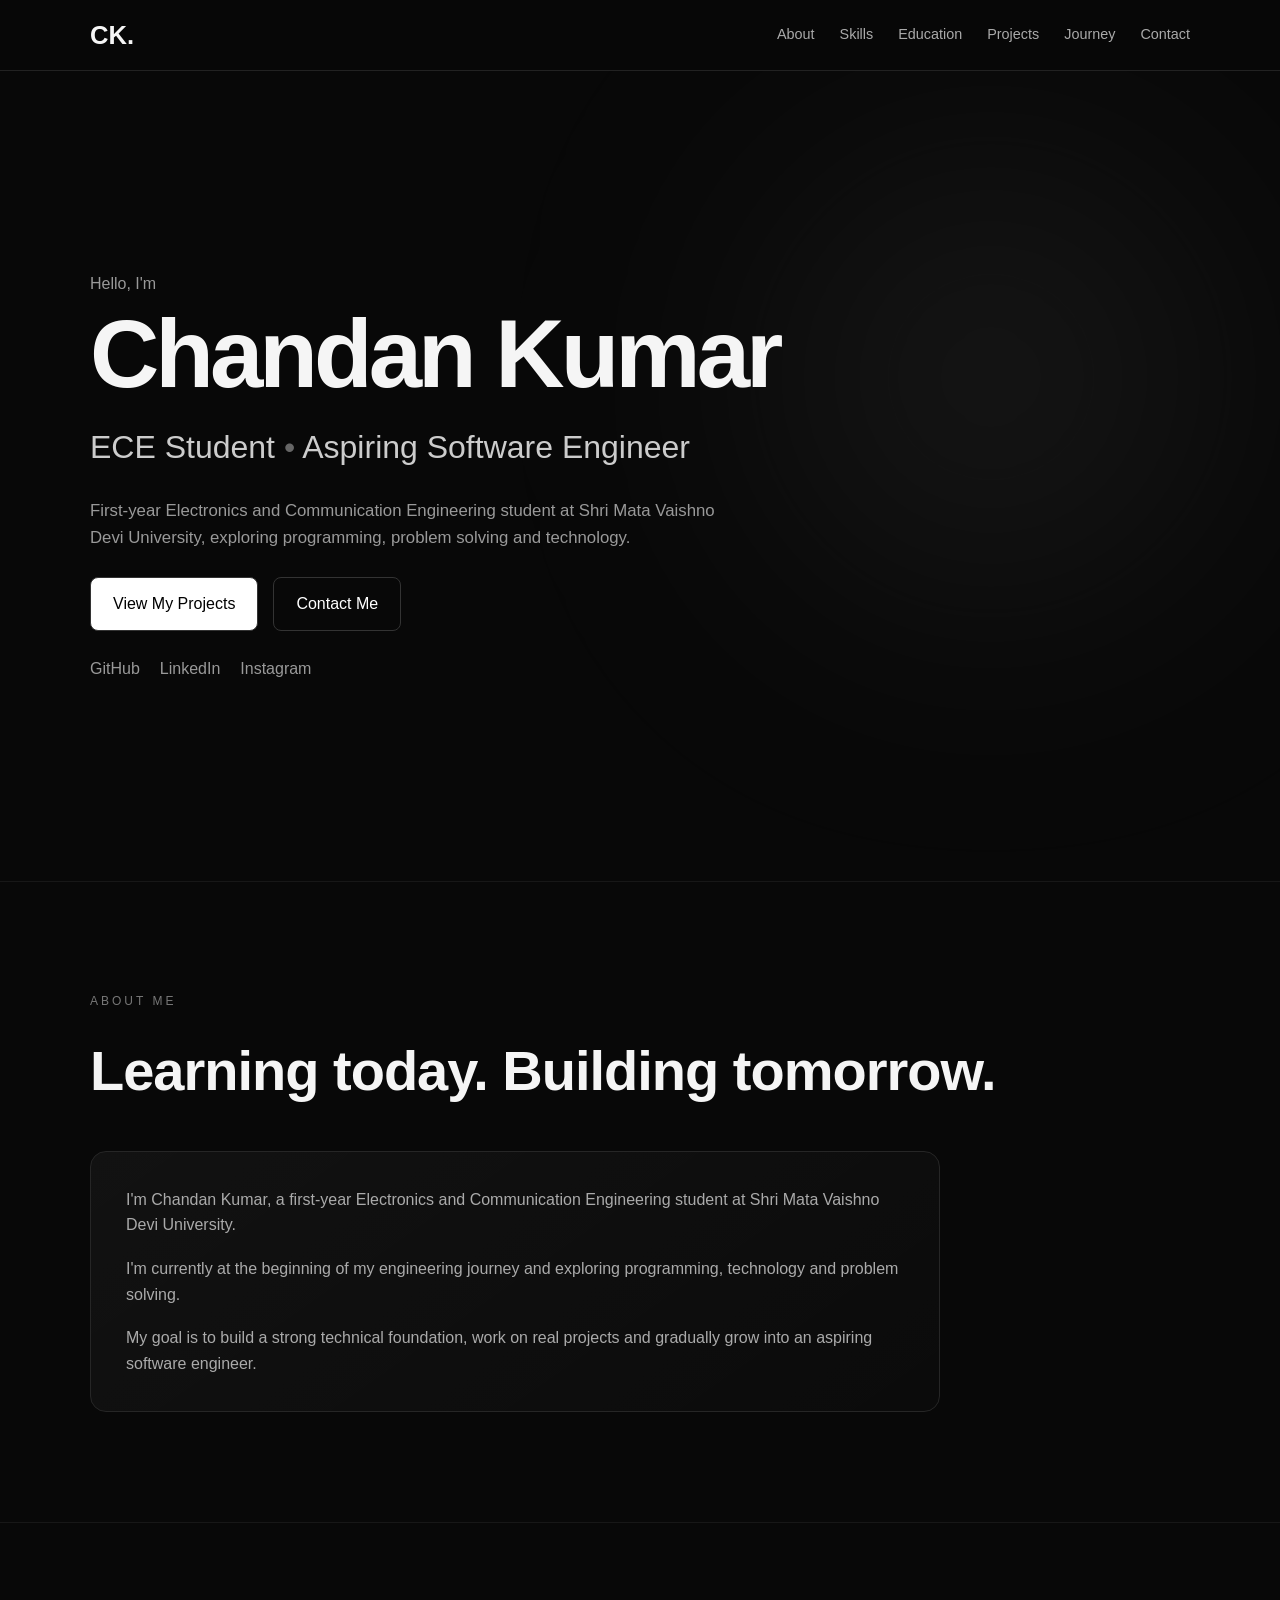
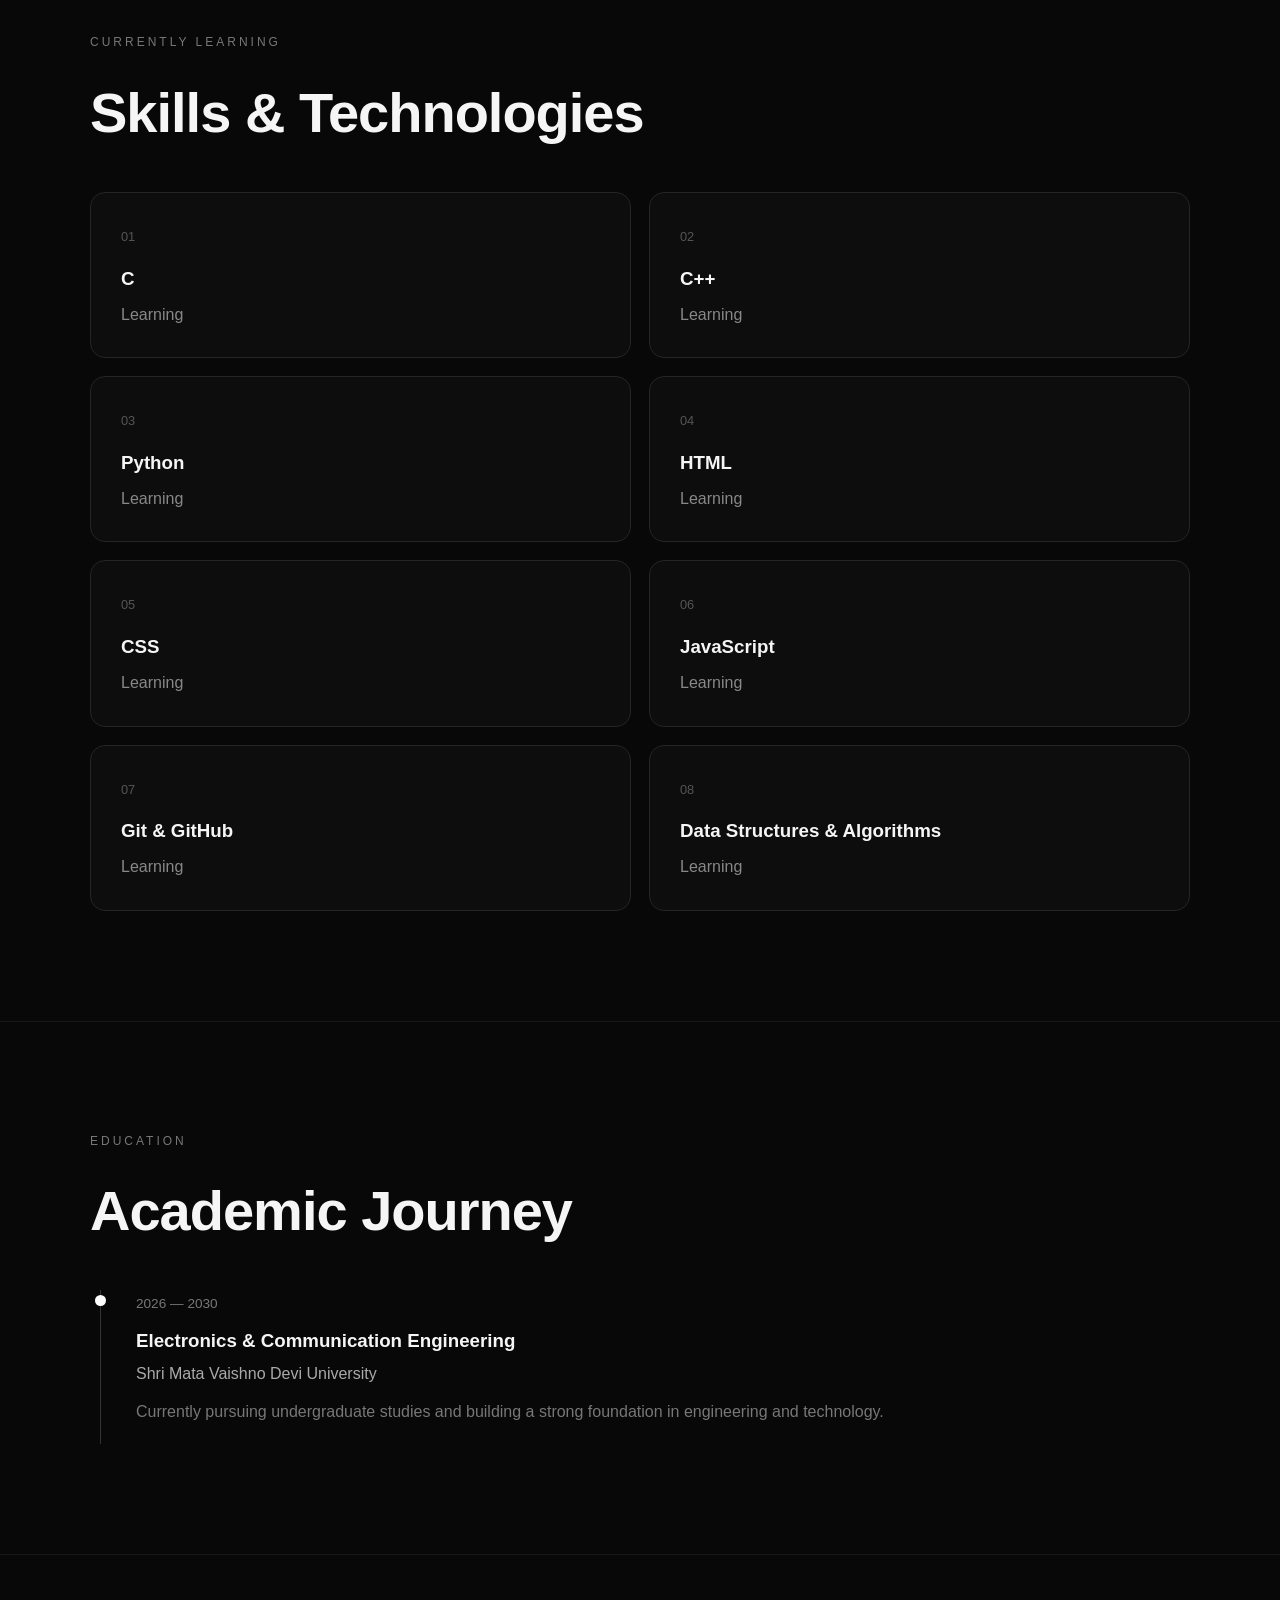
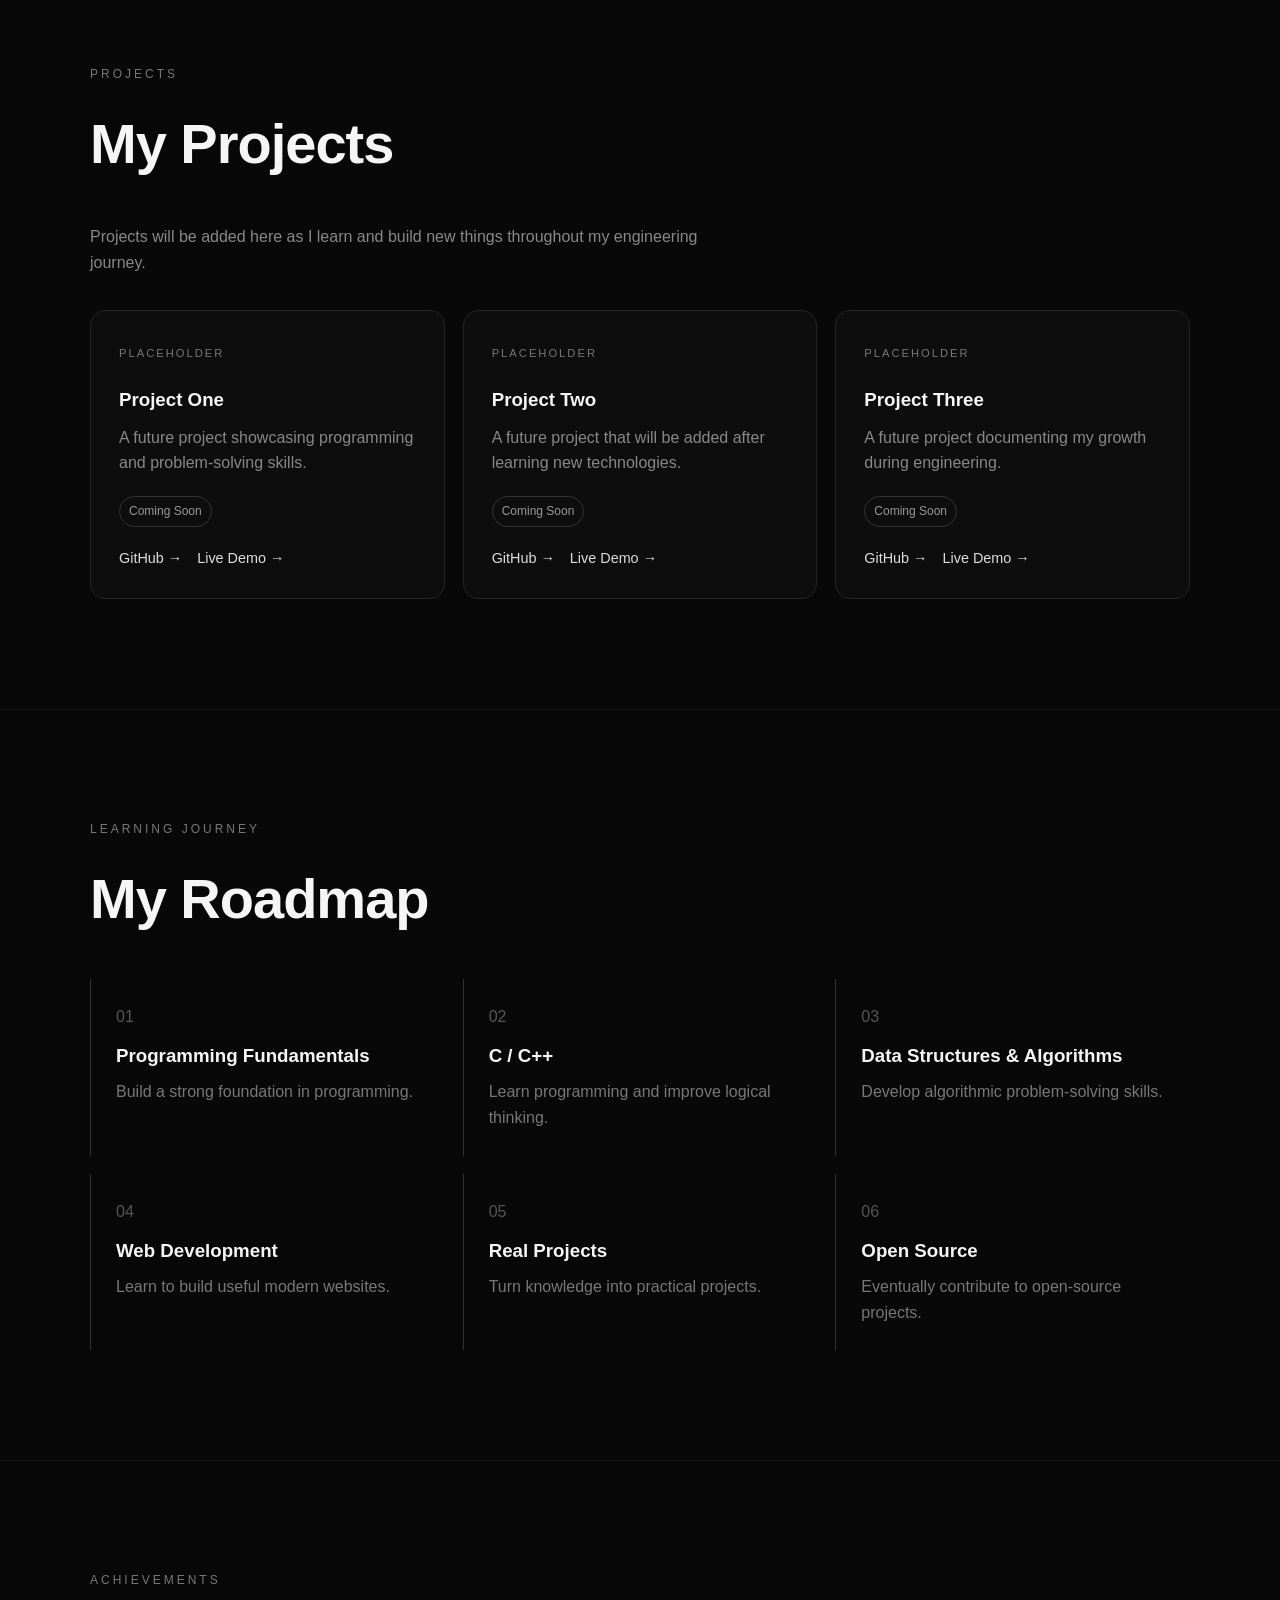
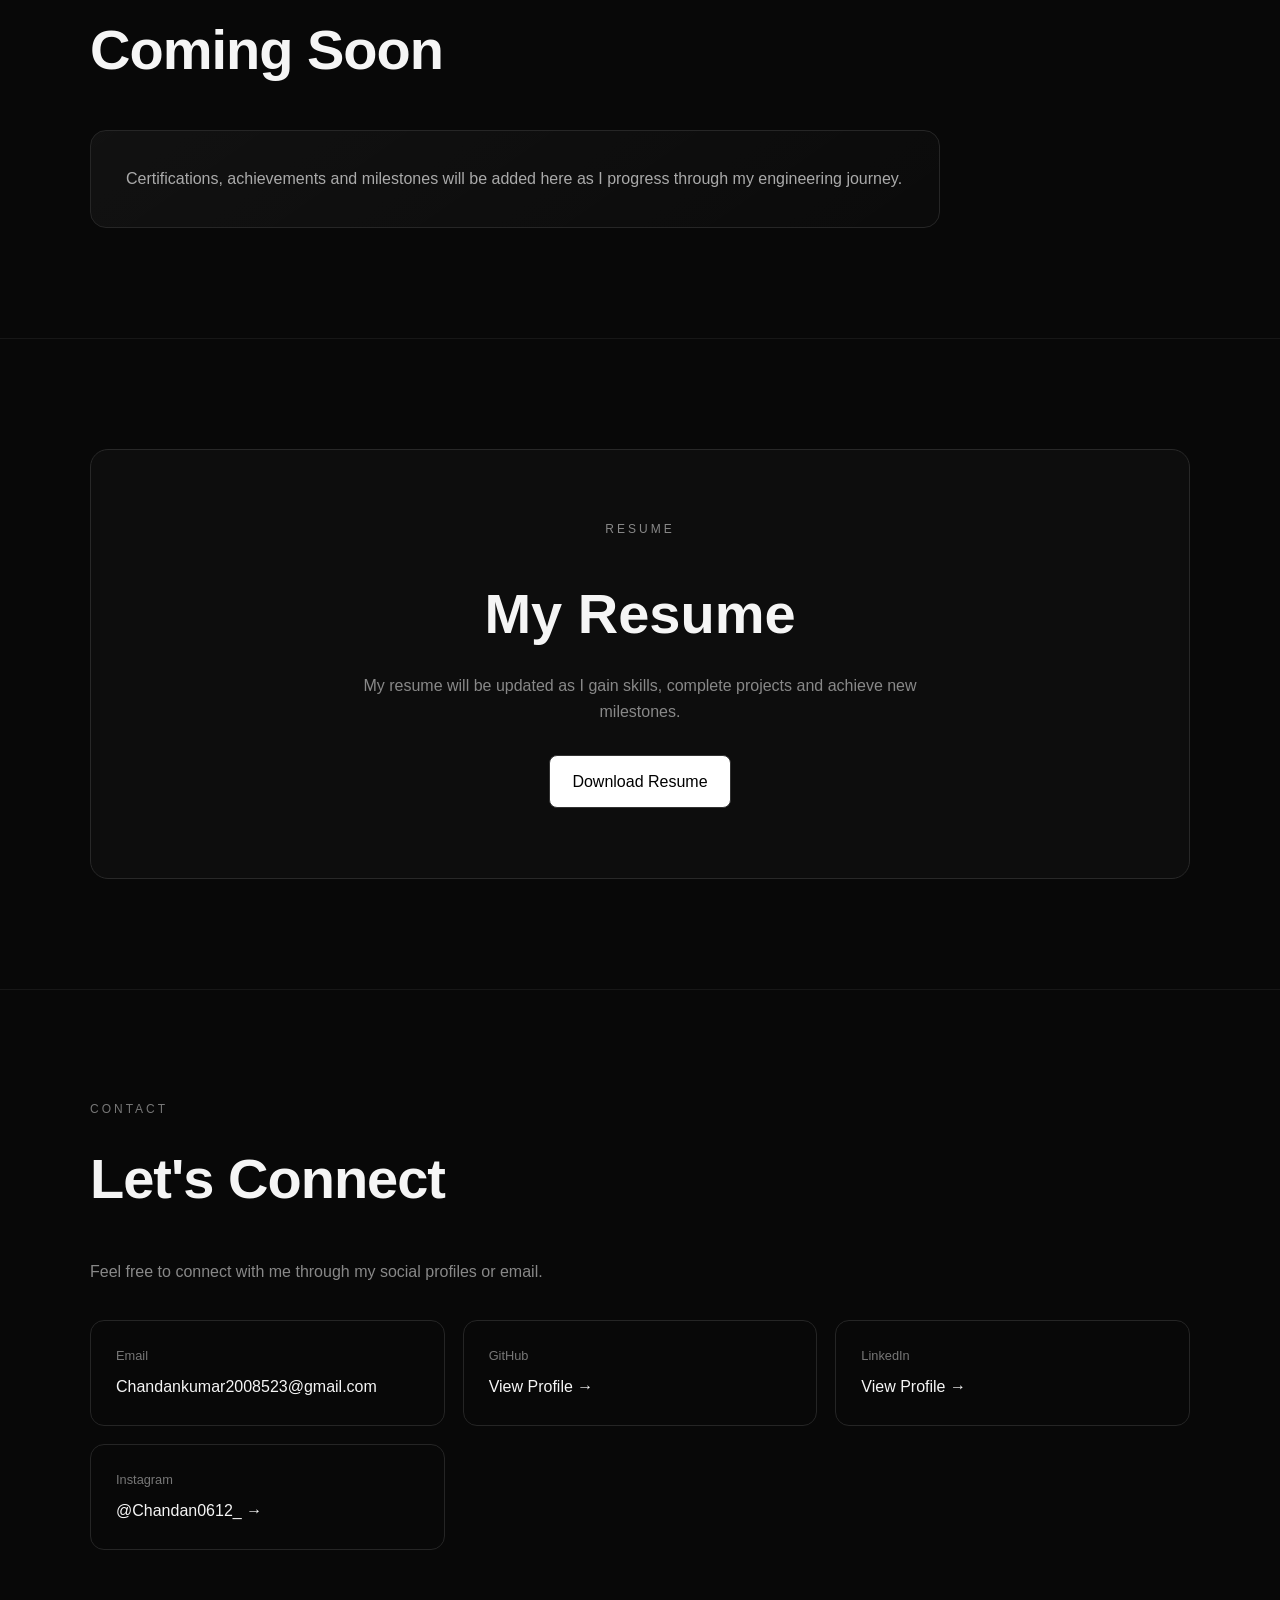
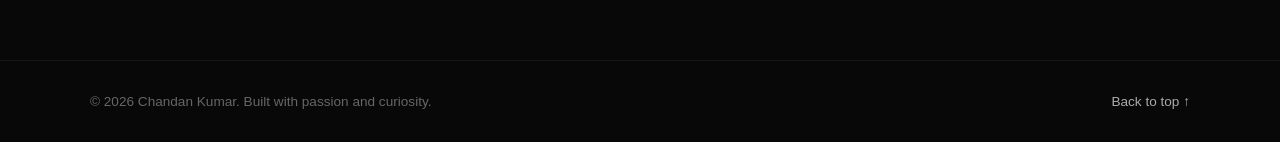
==== index.html @ fbb28e98 "Rename intel.html to index.html" ====
<!DOCTYPE html>
<html lang="en">

<head>
    <meta charset="UTF-8">
    <meta name="viewport" content="width=device-width, initial-scale=1.0">

    <meta name="description"
        content="Chandan Kumar - Electronics and Communication Engineering student and aspiring software engineer.">

    <title>Chandan Kumar | ECE Student</title>

    <link rel="stylesheet" href="style.css">
</head>

<body>

    <!-- NAVBAR -->
    <header class="navbar">
        <div class="container nav-content">

            <a href="#home" class="logo">CK.</a>

            <nav>
                <a href="#about">About</a>
                <a href="#skills">Skills</a>
                <a href="#education">Education</a>
                <a href="#projects">Projects</a>
                <a href="#journey">Journey</a>
                <a href="#contact">Contact</a>
            </nav>

        </div>
    </header>


    <main>

        <!-- HERO -->
        <section id="home" class="hero">

            <div class="container hero-content">

                <p class="intro">Hello, I'm</p>

                <h1>Chandan Kumar</h1>

                <h2>
                    ECE Student
                    <span>•</span>
                    Aspiring Software Engineer
                </h2>

                <p class="hero-text">
                    First-year Electronics and Communication Engineering
                    student at Shri Mata Vaishno Devi University,
                    exploring programming, problem solving and technology.
                </p>

                <div class="buttons">

                    <a href="#projects" class="btn primary">
                        View My Projects
                    </a>

                    <a href="#contact" class="btn secondary">
                        Contact Me
                    </a>

                </div>


                <!-- SOCIAL LINKS -->

                <div class="social-links">

                    <a href="https://github.com/chandan2079"
                       target="_blank"
                       rel="noopener noreferrer">
                        GitHub
                    </a>

                    <a href="https://www.linkedin.com/in/chandan-kumar-9a03062ab/"
                       target="_blank"
                       rel="noopener noreferrer">
                        LinkedIn
                    </a>

                    <a href="https://www.instagram.com/Chandan0612_/"
                       target="_blank"
                       rel="noopener noreferrer">
                        Instagram
                    </a>

                </div>

            </div>

        </section>


        <!-- ABOUT -->
        <section id="about" class="section">

            <div class="container">

                <p class="section-label">
                    ABOUT ME
                </p>

                <h2 class="section-title">
                    Learning today. Building tomorrow.
                </h2>

                <div class="about-card">

                    <p>
                        I'm Chandan Kumar, a first-year Electronics and
                        Communication Engineering student at Shri Mata
                        Vaishno Devi University.
                    </p>

                    <p>
                        I'm currently at the beginning of my engineering
                        journey and exploring programming, technology
                        and problem solving.
                    </p>

                    <p>
                        My goal is to build a strong technical foundation,
                        work on real projects and gradually grow into
                        an aspiring software engineer.
                    </p>

                </div>

            </div>

        </section>


        <!-- SKILLS -->
        <section id="skills" class="section">

            <div class="container">

                <p class="section-label">
                    CURRENTLY LEARNING
                </p>

                <h2 class="section-title">
                    Skills & Technologies
                </h2>

                <div class="cards">

                    <div class="card">
                        <span class="card-number">01</span>
                        <h3>C</h3>
                        <p>Learning</p>
                    </div>

                    <div class="card">
                        <span class="card-number">02</span>
                        <h3>C++</h3>
                        <p>Learning</p>
                    </div>

                    <div class="card">
                        <span class="card-number">03</span>
                        <h3>Python</h3>
                        <p>Learning</p>
                    </div>

                    <div class="card">
                        <span class="card-number">04</span>
                        <h3>HTML</h3>
                        <p>Learning</p>
                    </div>

                    <div class="card">
                        <span class="card-number">05</span>
                        <h3>CSS</h3>
                        <p>Learning</p>
                    </div>

                    <div class="card">
                        <span class="card-number">06</span>
                        <h3>JavaScript</h3>
                        <p>Learning</p>
                    </div>

                    <div class="card">
                        <span class="card-number">07</span>
                        <h3>Git & GitHub</h3>
                        <p>Learning</p>
                    </div>

                    <div class="card">
                        <span class="card-number">08</span>
                        <h3>Data Structures & Algorithms</h3>
                        <p>Learning</p>
                    </div>

                </div>

            </div>

        </section>


        <!-- EDUCATION -->
        <section id="education" class="section">

            <div class="container">

                <p class="section-label">
                    EDUCATION
                </p>

                <h2 class="section-title">
                    Academic Journey
                </h2>

                <div class="timeline">

                    <div class="timeline-item">

                        <div class="timeline-dot"></div>

                        <div class="timeline-content">

                            <span class="date">
                                2026 — 2030
                            </span>

                            <h3>
                                Electronics & Communication Engineering
                            </h3>

                            <h4>
                                Shri Mata Vaishno Devi University
                            </h4>

                            <p>
                                Currently pursuing undergraduate studies
                                and building a strong foundation in
                                engineering and technology.
                            </p>

                        </div>

                    </div>

                </div>

            </div>

        </section>


        <!-- PROJECTS -->
        <section id="projects" class="section">

            <div class="container">

                <p class="section-label">
                    PROJECTS
                </p>

                <h2 class="section-title">
                    My Projects
                </h2>

                <p class="section-description">
                    Projects will be added here as I learn and build
                    new things throughout my engineering journey.
                </p>


                <div class="projects-grid">

                    <article class="project-card">

                        <span class="project-tag">
                            PLACEHOLDER
                        </span>

                        <h3>
                            Project One
                        </h3>

                        <p>
                            A future project showcasing programming
                            and problem-solving skills.
                        </p>

                        <div class="project-tech">
                            <span>Coming Soon</span>
                        </div>

                        <div class="project-links">
                            <a href="#">GitHub →</a>
                            <a href="#">Live Demo →</a>
                        </div>

                    </article>


                    <article class="project-card">

                        <span class="project-tag">
                            PLACEHOLDER
                        </span>

                        <h3>
                            Project Two
                        </h3>

                        <p>
                            A future project that will be added after
                            learning new technologies.
                        </p>

                        <div class="project-tech">
                            <span>Coming Soon</span>
                        </div>

                        <div class="project-links">
                            <a href="#">GitHub →</a>
                            <a href="#">Live Demo →</a>
                        </div>

                    </article>


                    <article class="project-card">

                        <span class="project-tag">
                            PLACEHOLDER
                        </span>

                        <h3>
                            Project Three
                        </h3>

                        <p>
                            A future project documenting my growth
                            during engineering.
                        </p>

                        <div class="project-tech">
                            <span>Coming Soon</span>
                        </div>

                        <div class="project-links">
                            <a href="#">GitHub →</a>
                            <a href="#">Live Demo →</a>
                        </div>

                    </article>

                </div>

            </div>

        </section>


        <!-- LEARNING JOURNEY -->
        <section id="journey" class="section">

            <div class="container">

                <p class="section-label">
                    LEARNING JOURNEY
                </p>

                <h2 class="section-title">
                    My Roadmap
                </h2>

                <div class="journey-grid">

                    <div class="journey-item">
                        <span>01</span>
                        <h3>Programming Fundamentals</h3>
                        <p>Build a strong foundation in programming.</p>
                    </div>

                    <div class="journey-item">
                        <span>02</span>
                        <h3>C / C++</h3>
                        <p>Learn programming and improve logical thinking.</p>
                    </div>

                    <div class="journey-item">
                        <span>03</span>
                        <h3>Data Structures & Algorithms</h3>
                        <p>Develop algorithmic problem-solving skills.</p>
                    </div>

                    <div class="journey-item">
                        <span>04</span>
                        <h3>Web Development</h3>
                        <p>Learn to build useful modern websites.</p>
                    </div>

                    <div class="journey-item">
                        <span>05</span>
                        <h3>Real Projects</h3>
                        <p>Turn knowledge into practical projects.</p>
                    </div>

                    <div class="journey-item">
                        <span>06</span>
                        <h3>Open Source</h3>
                        <p>Eventually contribute to open-source projects.</p>
                    </div>

                </div>

            </div>

        </section>


        <!-- ACHIEVEMENTS -->
        <section id="achievements" class="section">

            <div class="container">

                <p class="section-label">
                    ACHIEVEMENTS
                </p>

                <h2 class="section-title">
                    Coming Soon
                </h2>

                <div class="about-card">

                    <p>
                        Certifications, achievements and milestones
                        will be added here as I progress through my
                        engineering journey.
                    </p>

                </div>

            </div>

        </section>


        <!-- RESUME -->
        <section id="resume" class="section">

            <div class="container resume-box">

                <p class="section-label">
                    RESUME
                </p>

                <h2>
                    My Resume
                </h2>

                <p>
                    My resume will be updated as I gain skills,
                    complete projects and achieve new milestones.
                </p>

                <a href="#" class="btn primary">
                    Download Resume
                </a>

            </div>

        </section>


        <!-- CONTACT -->
        <section id="contact" class="section">

            <div class="container">

                <p class="section-label">
                    CONTACT
                </p>

                <h2 class="section-title">
                    Let's Connect
                </h2>

                <p class="section-description">
                    Feel free to connect with me through my social
                    profiles or email.
                </p>


                <div class="contact-grid">

                    <!-- EMAIL -->

                    <a href="mailto:Chandankumar2008523@gmail.com"
                       class="contact-card">

                        <span>Email</span>

                        <strong>
                            Chandankumar2008523@gmail.com
                        </strong>

                    </a>


                    <!-- GITHUB -->

                    <a href="https://github.com/chandan2079"
                       target="_blank"
                       rel="noopener noreferrer"
                       class="contact-card">

                        <span>GitHub</span>

                        <strong>
                            View Profile →
                        </strong>

                    </a>


                    <!-- LINKEDIN -->

                    <a href="https://www.linkedin.com/in/chandan-kumar-9a03062ab/"
                       target="_blank"
                       rel="noopener noreferrer"
                       class="contact-card">

                        <span>LinkedIn</span>

                        <strong>
                            View Profile →
                        </strong>

                    </a>


                    <!-- INSTAGRAM -->

                    <a href="https://www.instagram.com/Chandan0612_/"
                       target="_blank"
                       rel="noopener noreferrer"
                       class="contact-card">

                        <span>Instagram</span>

                        <strong>
                            @Chandan0612_ →
                        </strong>

                    </a>

                </div>

            </div>

        </section>

    </main>


    <!-- FOOTER -->

    <footer>

        <div class="container footer-content">

            <p>
                © 2026 Chandan Kumar.
                Built with passion and curiosity.
            </p>

            <a href="#home">
                Back to top ↑
            </a>

        </div>

    </footer>


    <script src="script.js"></script>

</body>

</html>
---- style.css ----
* {
    margin: 0;
    padding: 0;
    box-sizing: border-box;
}

html {
    scroll-behavior: smooth;
}

body {
    font-family: Arial, Helvetica, sans-serif;
    background: #080808;
    color: #f5f5f5;
    line-height: 1.6;
}

a {
    color: inherit;
    text-decoration: none;
}

.container {
    width: min(1100px, 90%);
    margin: auto;
}

/* NAVBAR */

.navbar {
    position: sticky;
    top: 0;
    z-index: 1000;
    background: rgba(8, 8, 8, 0.85);
    backdrop-filter: blur(12px);
    border-bottom: 1px solid #222;
}

.nav-content {
    min-height: 70px;
    display: flex;
    align-items: center;
    justify-content: space-between;
}

.logo {
    font-size: 1.6rem;
    font-weight: 800;
}

nav {
    display: flex;
    gap: 25px;
}

nav a {
    color: #aaa;
    font-size: 0.9rem;
    transition: 0.3s;
}

nav a:hover {
    color: white;
}

/* HERO */

.hero {
    min-height: 90vh;
    display: flex;
    align-items: center;
    position: relative;
    overflow: hidden;
}

.hero::before {
    content: "";
    position: absolute;
    width: 450px;
    height: 450px;
    background: #303030;
    filter: blur(130px);
    opacity: 0.35;
    border-radius: 50%;
    top: 10%;
    right: 5%;
}

.hero-content {
    position: relative;
    z-index: 1;
}

.intro {
    color: #999;
    margin-bottom: 10px;
}

h1 {
    font-size: clamp(3rem, 8vw, 6rem);
    line-height: 1;
    letter-spacing: -4px;
    margin-bottom: 20px;
}

.hero h2 {
    font-size: clamp(1.2rem, 3vw, 2rem);
    font-weight: 500;
    color: #ccc;
}

.hero h2 span {
    color: #666;
}

.hero-text {
    max-width: 650px;
    color: #999;
    margin: 25px 0;
    font-size: 1.05rem;
}

.buttons {
    display: flex;
    gap: 15px;
    flex-wrap: wrap;
}

.btn {
    display: inline-block;
    padding: 13px 22px;
    border-radius: 8px;
    border: 1px solid #333;
    transition: 0.3s;
}

.btn.primary {
    background: white;
    color: black;
}

.btn.primary:hover {
    transform: translateY(-3px);
}

.btn.secondary {
    color: white;
}

.btn.secondary:hover {
    background: #181818;
}

.social-links {
    display: flex;
    gap: 20px;
    margin-top: 25px;
    color: #999;
}

.social-links a:hover {
    color: white;
}

/* SECTIONS */

.section {
    padding: 110px 0;
    border-top: 1px solid #171717;
}

.section-label {
    font-size: 0.75rem;
    letter-spacing: 3px;
    color: #777;
    margin-bottom: 15px;
}

.section-title {
    font-size: clamp(2rem, 5vw, 3.5rem);
    margin-bottom: 35px;
    letter-spacing: -1px;
}

.section-description {
    color: #888;
    max-width: 650px;
    margin-bottom: 35px;
}

/* ABOUT */

.about-card {
    max-width: 850px;
    padding: 35px;
    border: 1px solid #262626;
    border-radius: 16px;
    background: linear-gradient(
        145deg,
        rgba(255,255,255,0.04),
        rgba(255,255,255,0.01)
    );
}

.about-card p {
    color: #aaa;
    margin-bottom: 18px;
}

.about-card p:last-child {
    margin-bottom: 0;
}

/* CARDS */

.cards {
    display: grid;
    grid-template-columns: repeat(2, 1fr);
    gap: 18px;
}

.card {
    padding: 30px;
    border: 1px solid #252525;
    border-radius: 15px;
    background: #0d0d0d;
    transition: 0.3s;
}

.card:hover {
    transform: translateY(-5px);
    border-color: #444;
}

.card-number {
    color: #555;
    font-size: 0.8rem;
}

.card h3 {
    margin: 15px 0 8px;
}

.card p {
    color: #888;
}

/* TIMELINE */

.timeline {
    border-left: 1px solid #333;
    margin-left: 10px;
}

.timeline-item {
    position: relative;
    padding-left: 35px;
    padding-bottom: 20px;
}

.timeline-dot {
    position: absolute;
    left: -6px;
    top: 5px;
    width: 11px;
    height: 11px;
    border-radius: 50%;
    background: white;
}

.date {
    color: #777;
    font-size: 0.85rem;
}

.timeline-content h3 {
    margin: 10px 0 5px;
}

.timeline-content h4 {
    color: #aaa;
    font-weight: 500;
}

.timeline-content p {
    color: #777;
    margin-top: 12px;
}

/* PROJECTS */

.projects-grid {
    display: grid;
    grid-template-columns: repeat(3, 1fr);
    gap: 18px;
}

.project-card {
    padding: 28px;
    border: 1px solid #252525;
    border-radius: 15px;
    background: #0d0d0d;
    transition: 0.3s;
}

.project-card:hover {
    transform: translateY(-6px);
}

.project-tag {
    font-size: 0.7rem;
    letter-spacing: 2px;
    color: #777;
}

.project-card h3 {
    margin: 20px 0 10px;
}

.project-card p {
    color: #888;
}

.project-tech {
    display: flex;
    flex-wrap: wrap;
    gap: 8px;
    margin: 20px 0;
}

.project-tech span {
    font-size: 0.75rem;
    padding: 5px 9px;
    border: 1px solid #333;
    border-radius: 20px;
    color: #999;
}

.project-links {
    display: flex;
    gap: 15px;
    color: #ddd;
    font-size: 0.9rem;
}

/* JOURNEY */

.journey-grid {
    display: grid;
    grid-template-columns: repeat(3, 1fr);
    gap: 18px;
}

.journey-item {
    padding: 25px;
    border-left: 1px solid #333;
}

.journey-item span {
    color: #555;
}

.journey-item h3 {
    margin: 12px 0 8px;
}

.journey-item p {
    color: #777;
}

/* RESUME */

.resume-box {
    text-align: center;
    padding: 70px 25px;
    border: 1px solid #282828;
    border-radius: 18px;
    background: #0d0d0d;
}

.resume-box h2 {
    font-size: clamp(2rem, 5vw, 3.5rem);
    margin-bottom: 15px;
}

.resume-box p {
    color: #888;
    max-width: 600px;
    margin: 0 auto 30px;
}

/* CONTACT */

.contact-grid {
    display: grid;
    grid-template-columns: repeat(3, 1fr);
    gap: 18px;
}

.contact-card {
    padding: 25px;
    border: 1px solid #252525;
    border-radius: 14px;
    transition: 0.3s;
}

.contact-card:hover {
    transform: translateY(-4px);
}

.contact-card span {
    display: block;
    color: #777;
    font-size: 0.8rem;
    margin-bottom: 8px;
}

.contact-card strong {
    font-weight: 500;
}

/* FOOTER */

footer {
    border-top: 1px solid #171717;
    padding: 30px 0;
}

.footer-content {
    display: flex;
    justify-content: space-between;
    gap: 20px;
    color: #666;
    font-size: 0.85rem;
}

.footer-content a {
    color: #aaa;
}

/* ANIMATION */

.hidden {
    opacity: 0;
    transform: translateY(25px);
    transition: opacity 0.7s ease, transform 0.7s ease;
}

.show {
    opacity: 1;
    transform: translateY(0);
}

/* MOBILE */

@media (max-width: 800px) {

    nav {
        display: none;
    }

    .hero {
        min-height: 80vh;
    }

    h1 {
        letter-spacing: -2px;
    }

    .cards,
    .projects-grid,
    .journey-grid,
    .contact-grid {
        grid-template-columns: 1fr;
    }

    .section {
        padding: 80px 0;
    }

    .footer-content {
        flex-direction: column;
    }
}

@media (max-width: 500px) {

    .buttons {
        flex-direction: column;
        align-items: flex-start;
    }

    .btn {
        width: 100%;
        text-align: center;
    }

    .about-card {
        padding: 25px;
    }
}
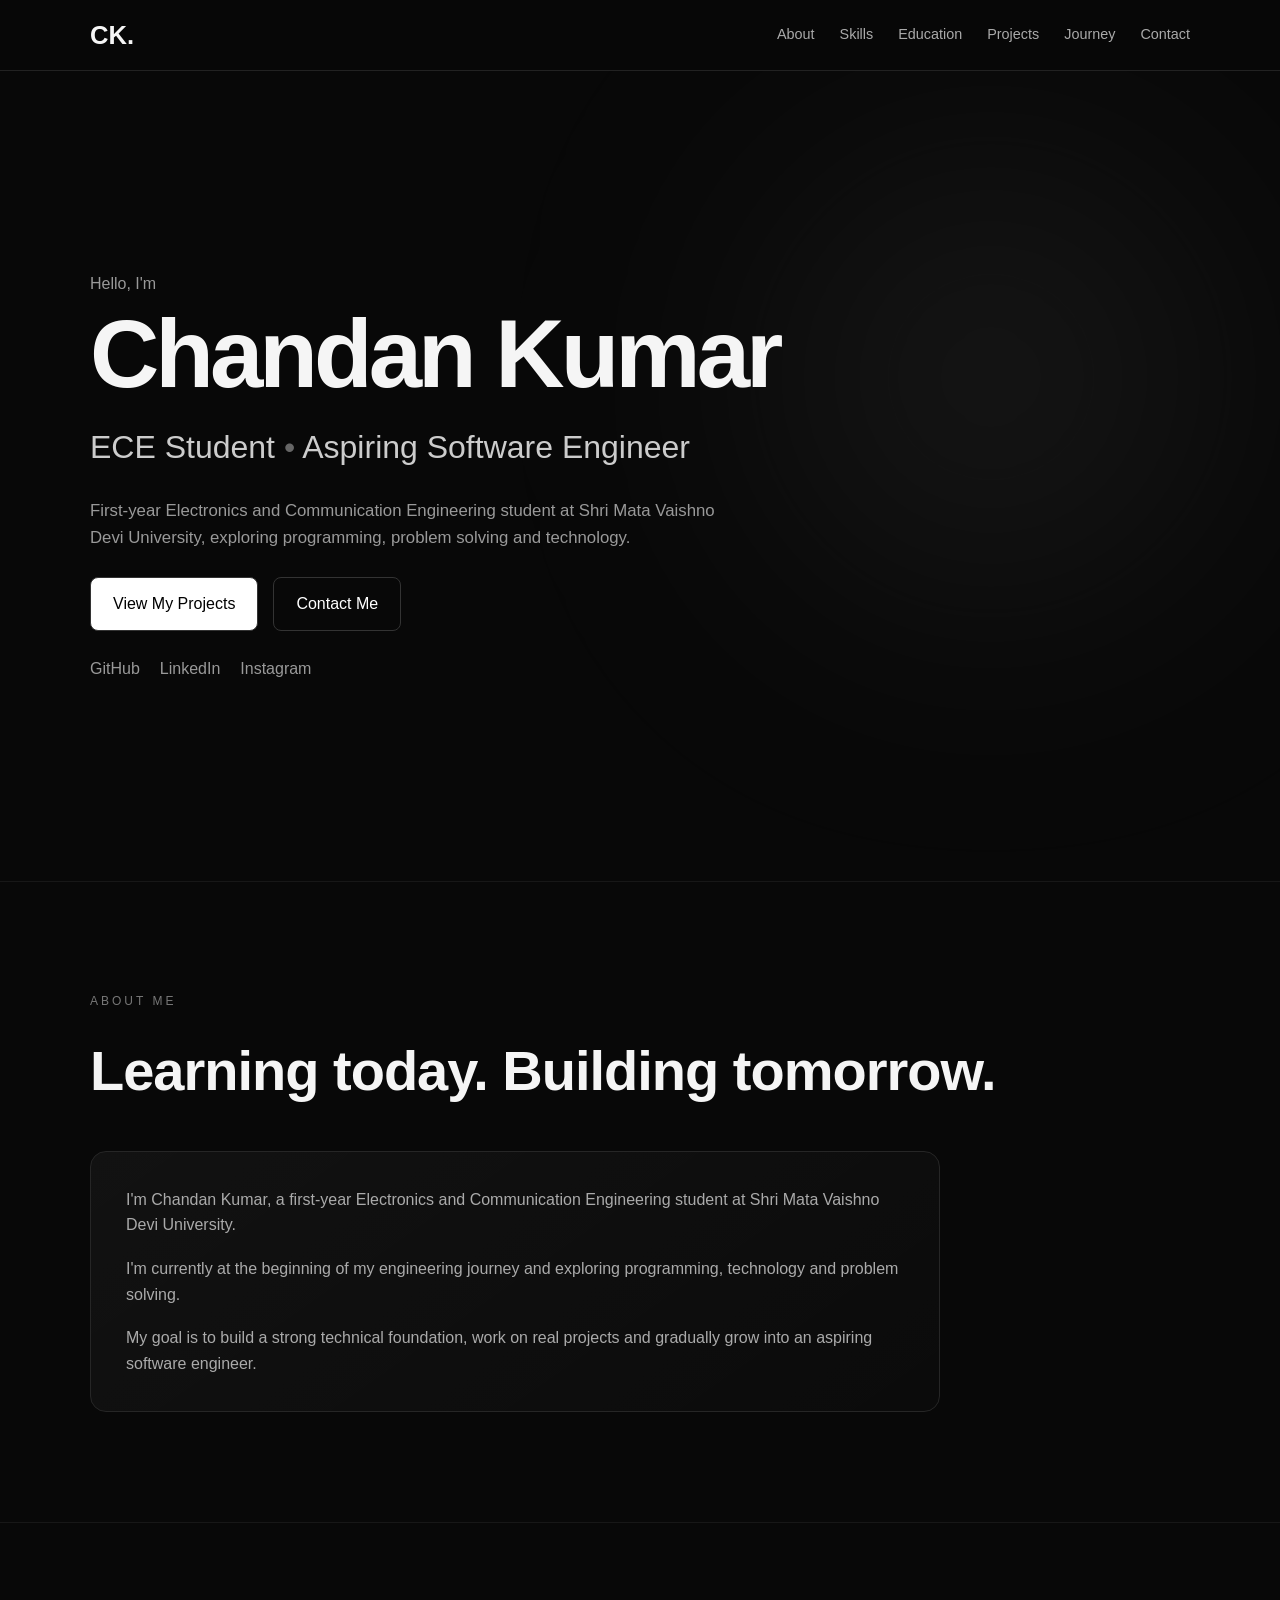
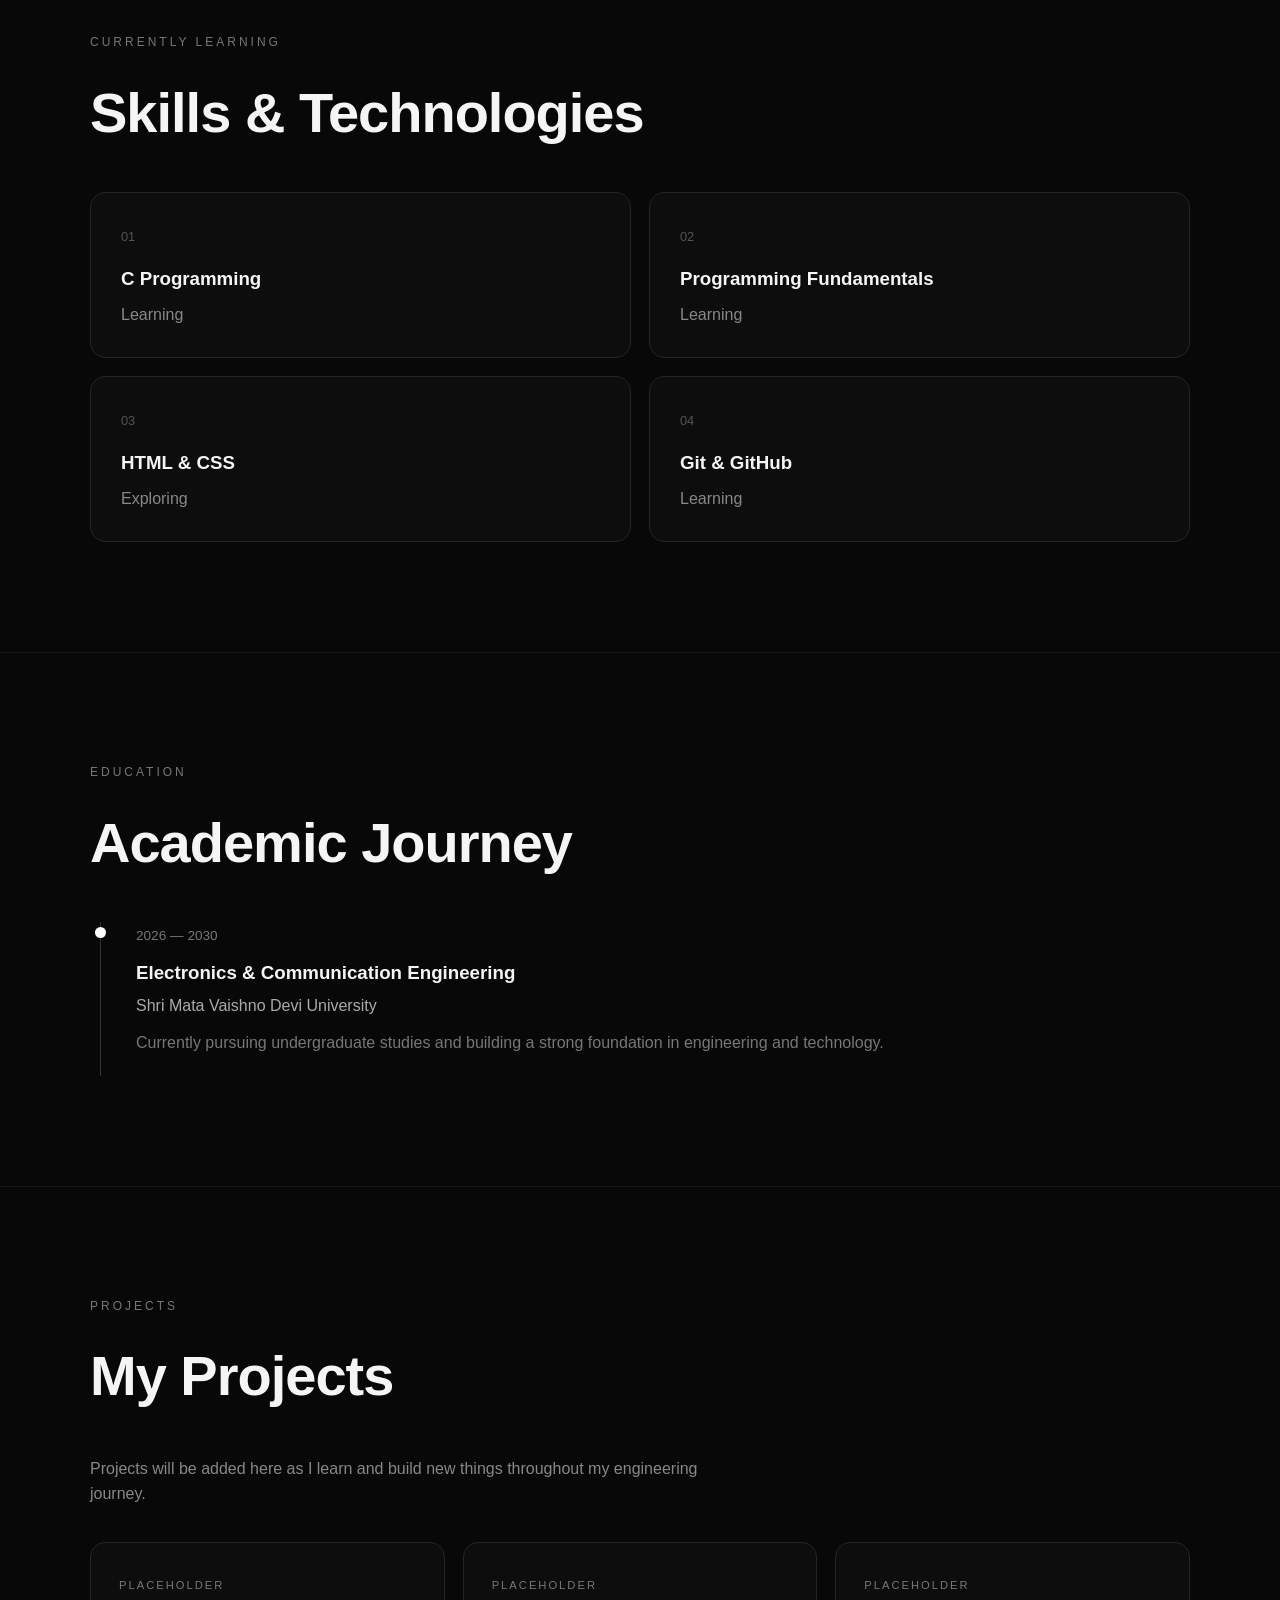
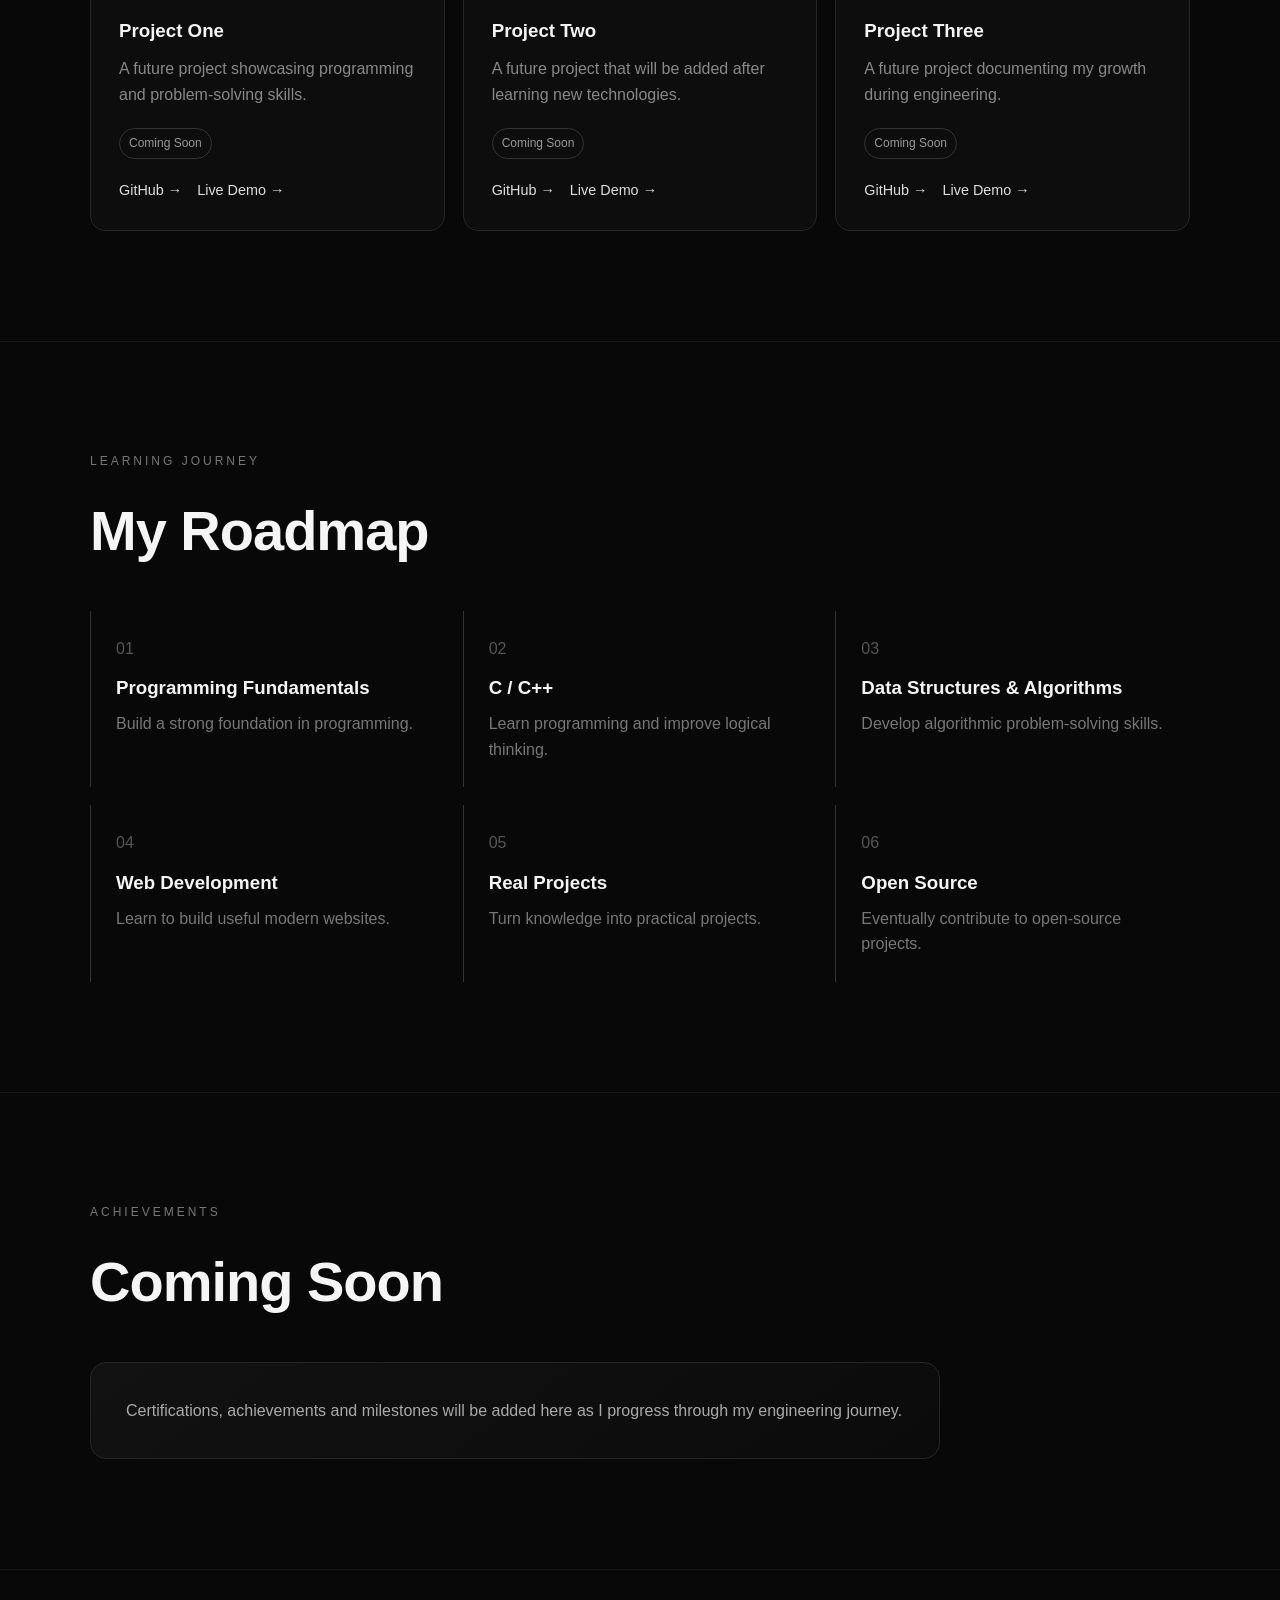
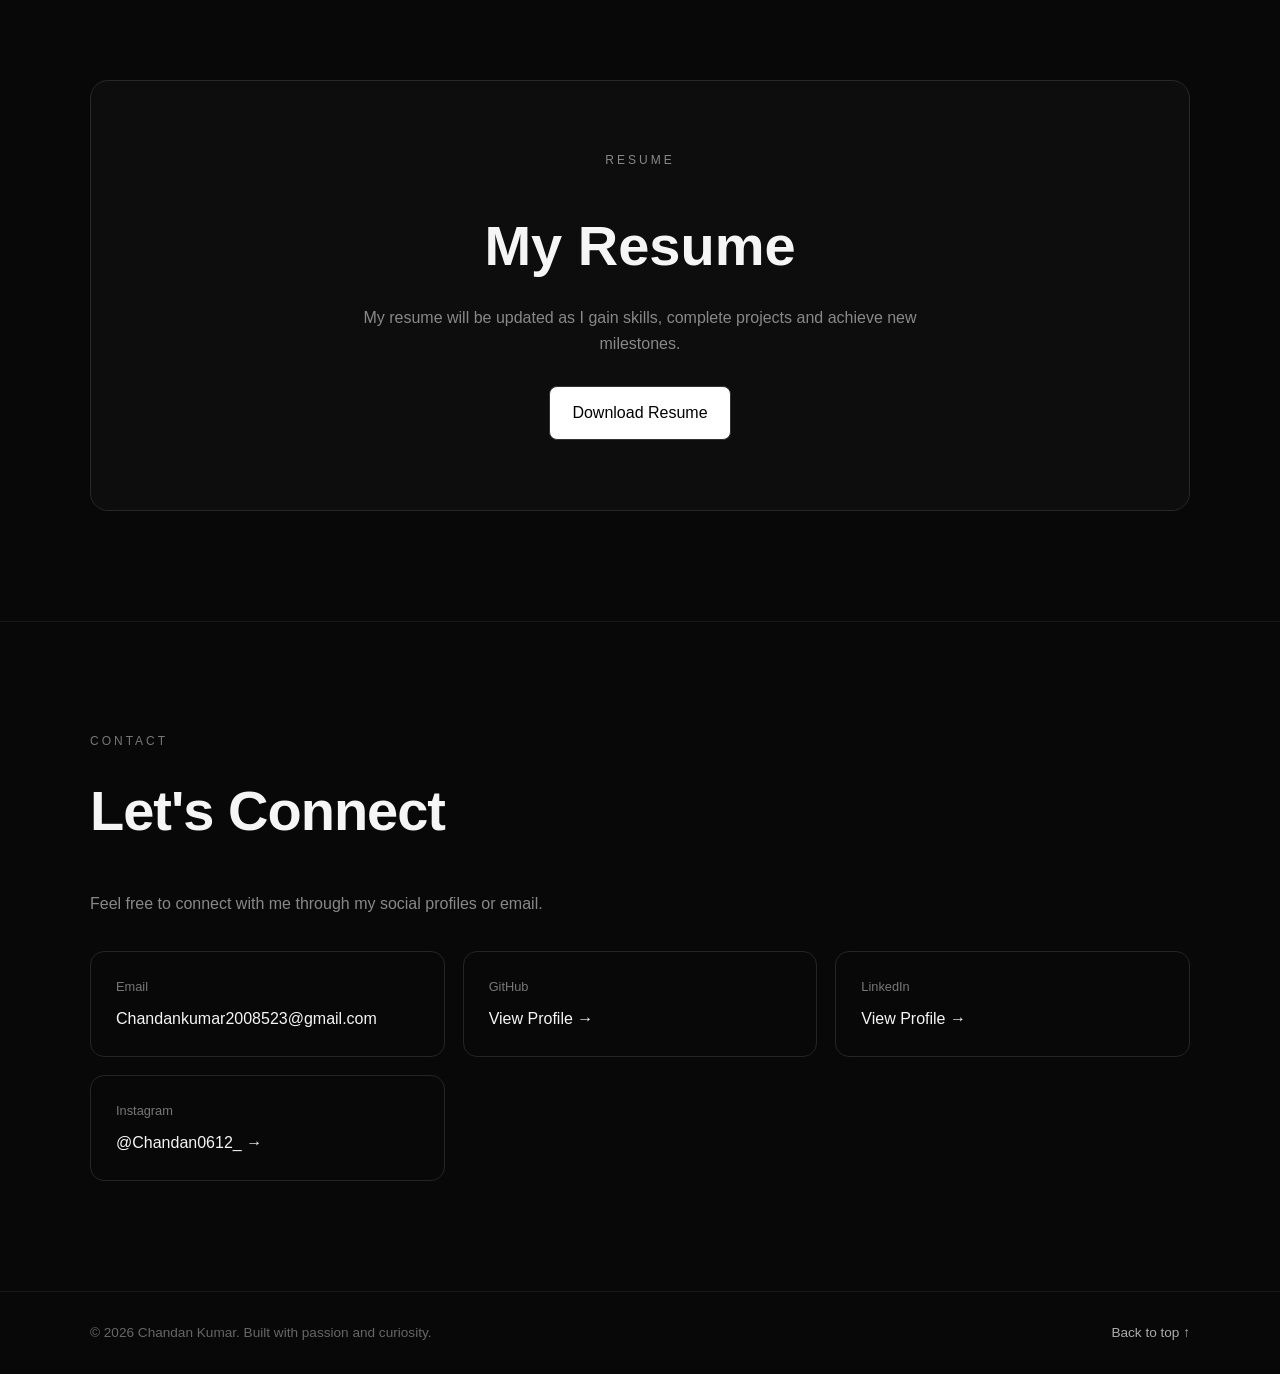
==== commit a3c9e26c: "Refactor course titles and improve social links Updated course titles and descriptions for clarity. " ====
--- a/index.html
+++ b/index.html
@@ -71,7 +71,6 @@
 
 
                 <!-- SOCIAL LINKS -->
-
                 <div class="social-links">
 
                     <a href="https://github.com/chandan2079"
@@ -156,49 +155,25 @@
 
                     <div class="card">
                         <span class="card-number">01</span>
-                        <h3>C</h3>
+                        <h3>C Programming</h3>
                         <p>Learning</p>
                     </div>
 
                     <div class="card">
                         <span class="card-number">02</span>
-                        <h3>C++</h3>
+                        <h3>Programming Fundamentals</h3>
                         <p>Learning</p>
                     </div>
 
                     <div class="card">
                         <span class="card-number">03</span>
-                        <h3>Python</h3>
-                        <p>Learning</p>
+                        <h3>HTML & CSS</h3>
+                        <p>Exploring</p>
                     </div>
 
                     <div class="card">
                         <span class="card-number">04</span>
-                        <h3>HTML</h3>
-                        <p>Learning</p>
-                    </div>
-
-                    <div class="card">
-                        <span class="card-number">05</span>
-                        <h3>CSS</h3>
-                        <p>Learning</p>
-                    </div>
-
-                    <div class="card">
-                        <span class="card-number">06</span>
-                        <h3>JavaScript</h3>
-                        <p>Learning</p>
-                    </div>
-
-                    <div class="card">
-                        <span class="card-number">07</span>
                         <h3>Git & GitHub</h3>
-                        <p>Learning</p>
-                    </div>
-
-                    <div class="card">
-                        <span class="card-number">08</span>
-                        <h3>Data Structures & Algorithms</h3>
                         <p>Learning</p>
                     </div>
 
@@ -385,37 +360,49 @@
                     <div class="journey-item">
                         <span>01</span>
                         <h3>Programming Fundamentals</h3>
-                        <p>Build a strong foundation in programming.</p>
+                        <p>
+                            Build a strong foundation in programming.
+                        </p>
                     </div>
 
                     <div class="journey-item">
                         <span>02</span>
                         <h3>C / C++</h3>
-                        <p>Learn programming and improve logical thinking.</p>
+                        <p>
+                            Learn programming and improve logical thinking.
+                        </p>
                     </div>
 
                     <div class="journey-item">
                         <span>03</span>
                         <h3>Data Structures & Algorithms</h3>
-                        <p>Develop algorithmic problem-solving skills.</p>
+                        <p>
+                            Develop algorithmic problem-solving skills.
+                        </p>
                     </div>
 
                     <div class="journey-item">
                         <span>04</span>
                         <h3>Web Development</h3>
-                        <p>Learn to build useful modern websites.</p>
+                        <p>
+                            Learn to build useful modern websites.
+                        </p>
                     </div>
 
                     <div class="journey-item">
                         <span>05</span>
                         <h3>Real Projects</h3>
-                        <p>Turn knowledge into practical projects.</p>
+                        <p>
+                            Turn knowledge into practical projects.
+                        </p>
                     </div>
 
                     <div class="journey-item">
                         <span>06</span>
                         <h3>Open Source</h3>
-                        <p>Eventually contribute to open-source projects.</p>
+                        <p>
+                            Eventually contribute to open-source projects.
+                        </p>
                     </div>
 
                 </div>
@@ -502,11 +489,12 @@
                 <div class="contact-grid">
 
                     <!-- EMAIL -->
-
                     <a href="mailto:Chandankumar2008523@gmail.com"
                        class="contact-card">
 
-                        <span>Email</span>
+                        <span>
+                            Email
+                        </span>
 
                         <strong>
                             Chandankumar2008523@gmail.com
@@ -516,13 +504,14 @@
 
 
                     <!-- GITHUB -->
-
                     <a href="https://github.com/chandan2079"
                        target="_blank"
                        rel="noopener noreferrer"
                        class="contact-card">
 
-                        <span>GitHub</span>
+                        <span>
+                            GitHub
+                        </span>
 
                         <strong>
                             View Profile →
@@ -532,13 +521,14 @@
 
 
                     <!-- LINKEDIN -->
-
                     <a href="https://www.linkedin.com/in/chandan-kumar-9a03062ab/"
                        target="_blank"
                        rel="noopener noreferrer"
                        class="contact-card">
 
-                        <span>LinkedIn</span>
+                        <span>
+                            LinkedIn
+                        </span>
 
                         <strong>
                             View Profile →
@@ -548,13 +538,14 @@
 
 
                     <!-- INSTAGRAM -->
-
                     <a href="https://www.instagram.com/Chandan0612_/"
                        target="_blank"
                        rel="noopener noreferrer"
                        class="contact-card">
 
-                        <span>Instagram</span>
+                        <span>
+                            Instagram
+                        </span>
 
                         <strong>
                             @Chandan0612_ →
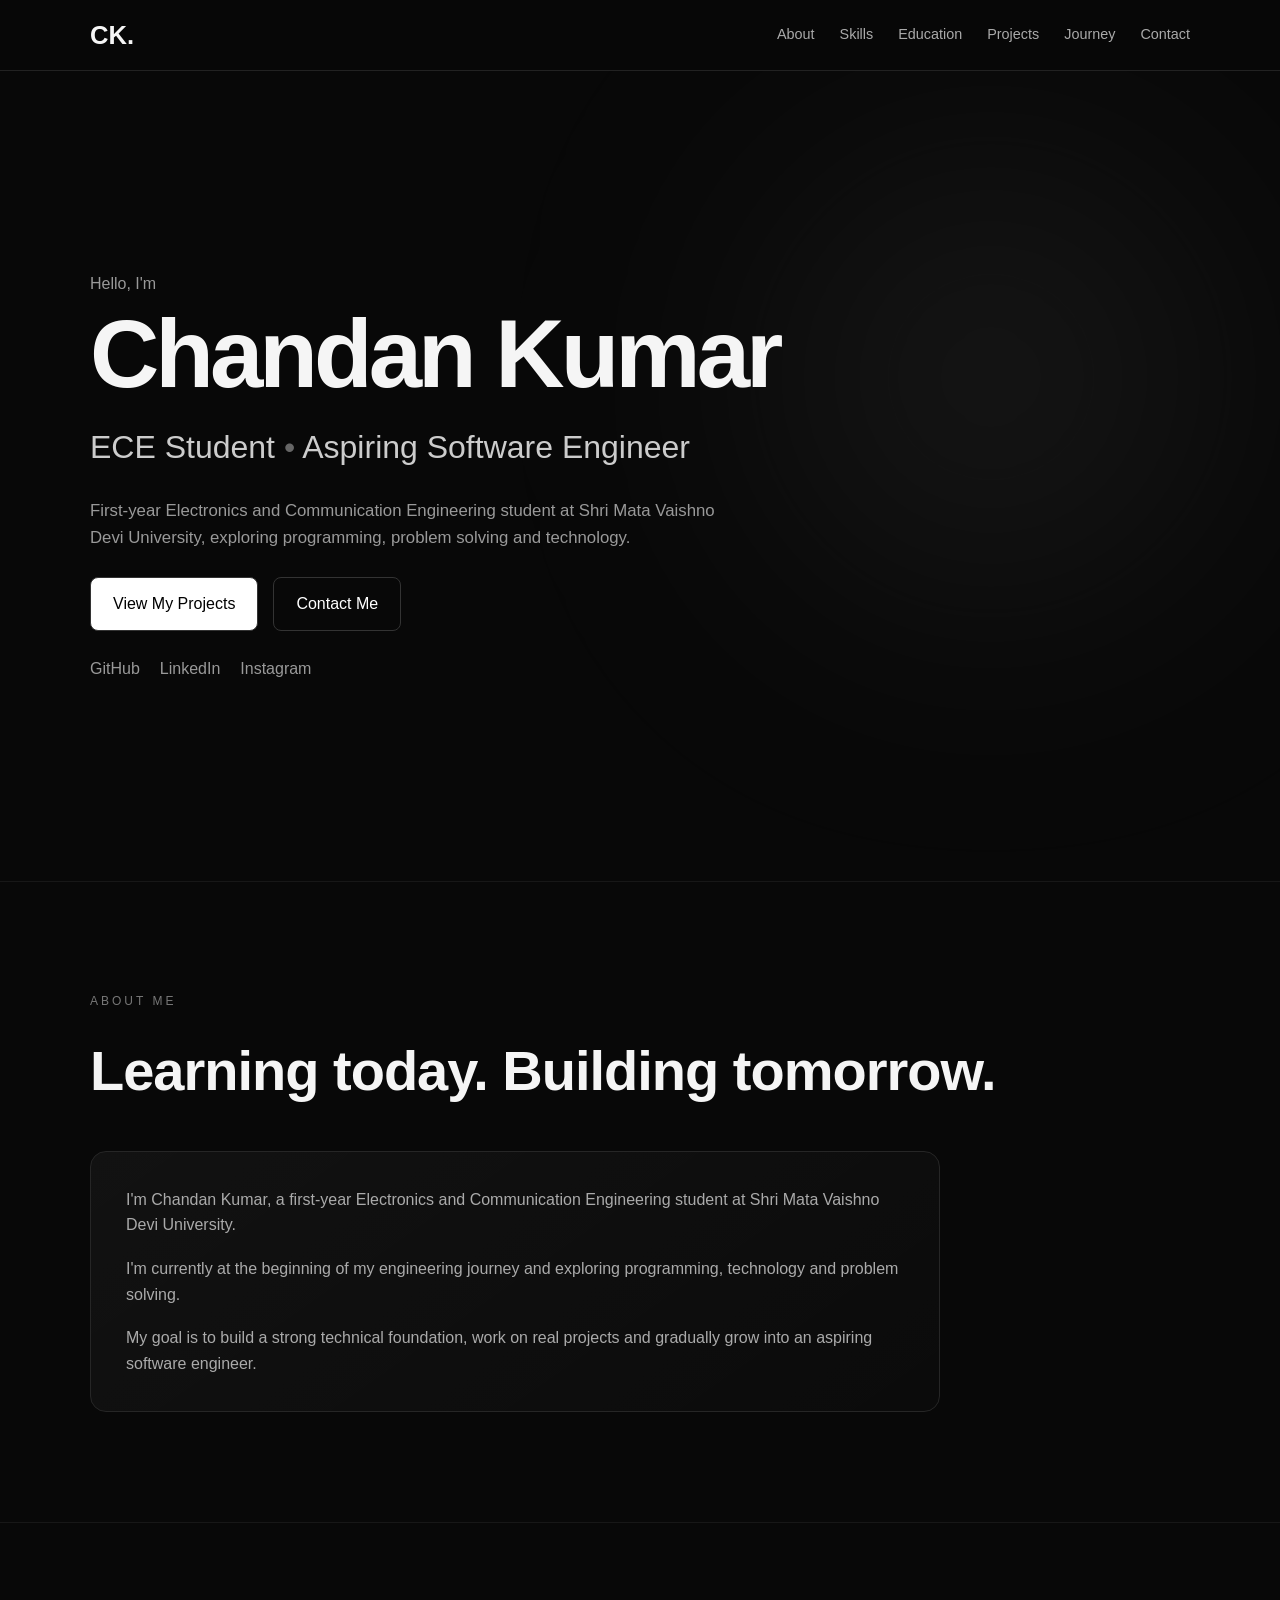
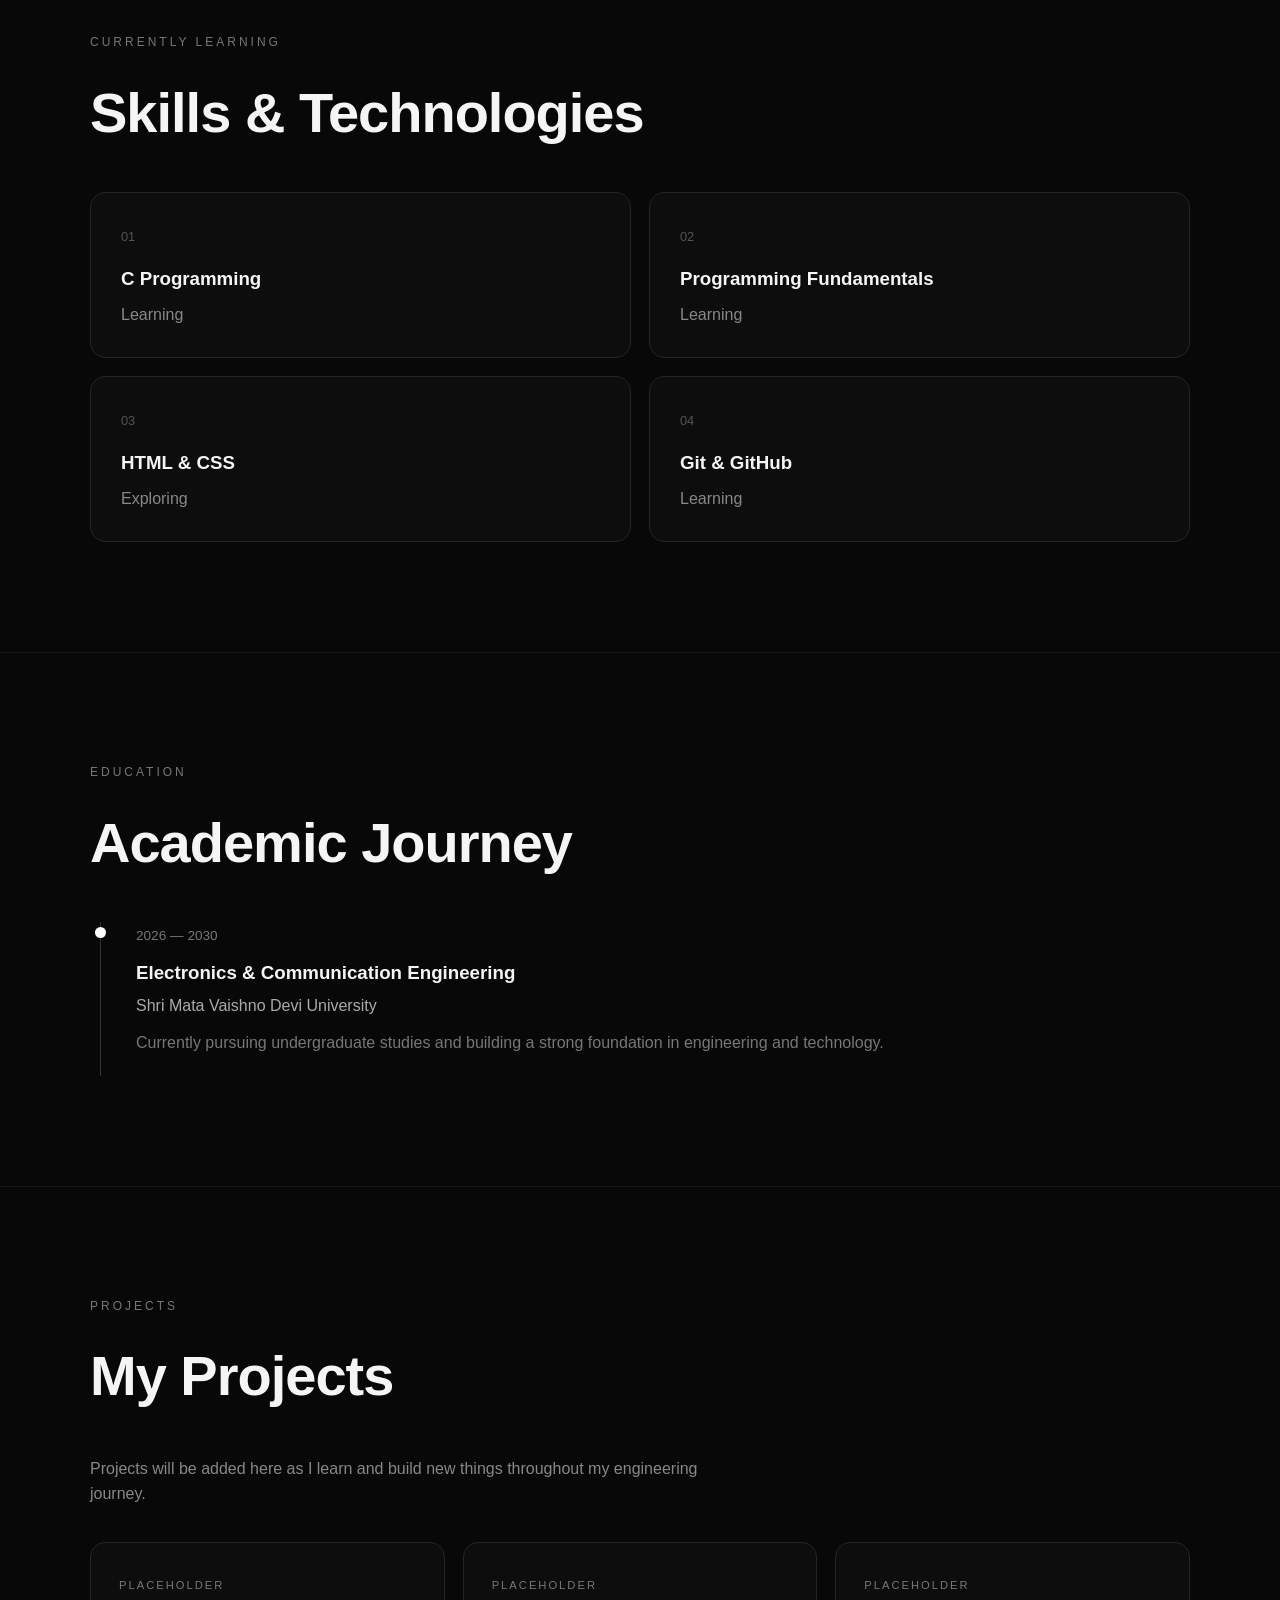
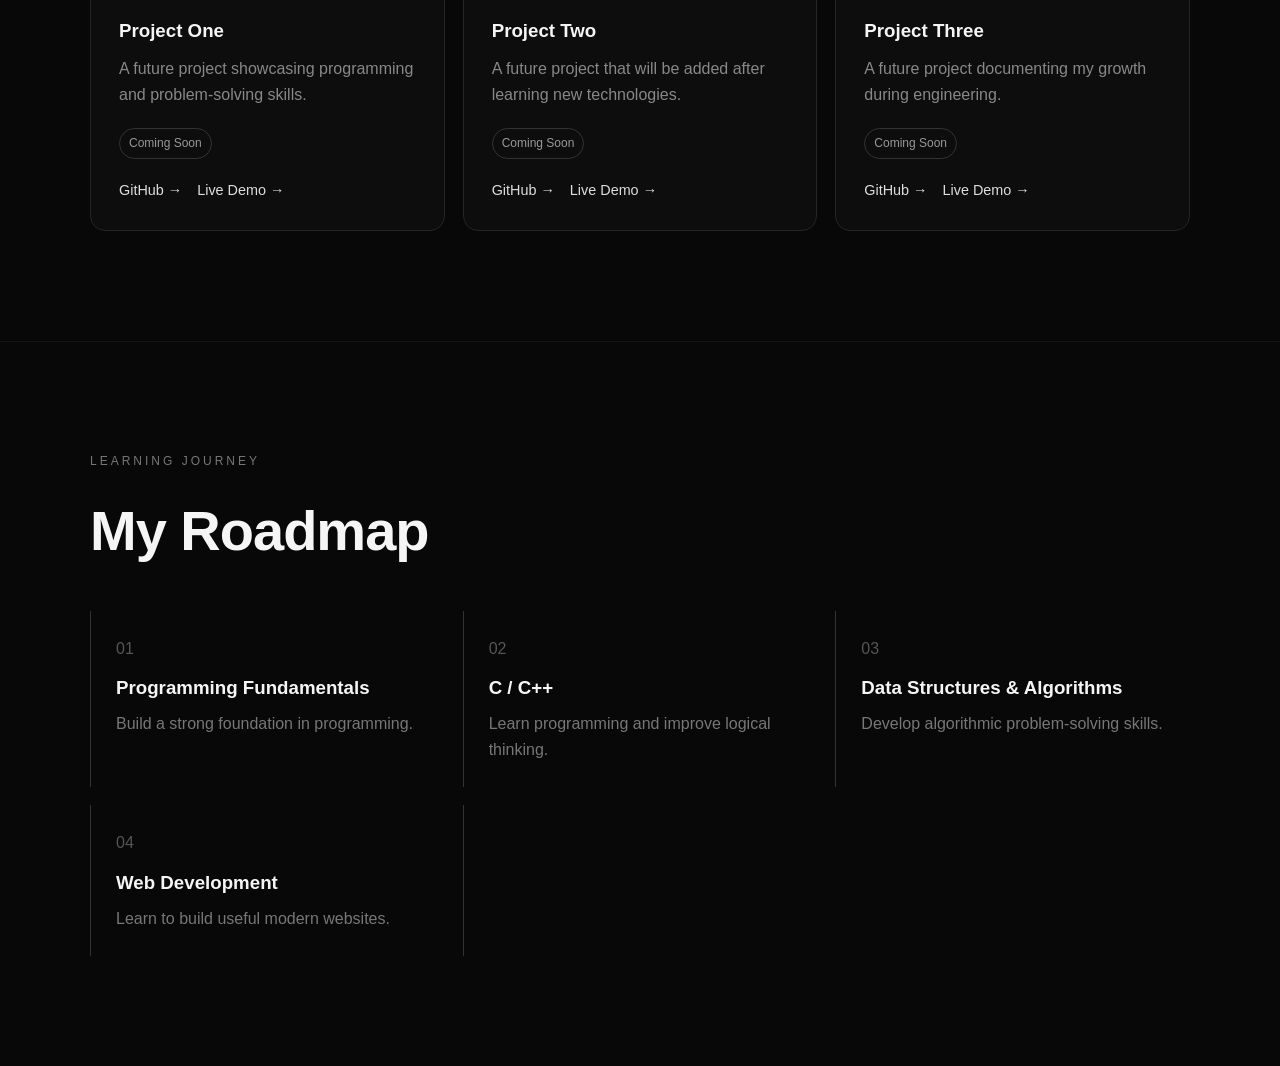
==== commit 7aa83ce2: "Implement portfolio intro animation and layout changes Added portfolio intro animation and adjusted " ====
--- a/index.html
+++ b/index.html
@@ -11,51 +11,445 @@
     <title>Chandan Kumar | ECE Student</title>
 
     <link rel="stylesheet" href="style.css">
+
+    <!-- PORTFOLIO INTRO ANIMATION -->
+    <style>
+
+        /* =========================================
+           INTRO SCREEN
+           ========================================= */
+
+        #intro-screen {
+            position: fixed;
+            inset: 0;
+            z-index: 99999;
+
+            background: #080b12;
+
+            display: flex;
+            align-items: center;
+            justify-content: center;
+
+            overflow: hidden;
+
+            animation: introExit 0.9s ease 5s forwards;
+        }
+
+
+        /* Background glow */
+
+        #intro-screen::before,
+        #intro-screen::after {
+            content: "";
+            position: absolute;
+
+            width: 500px;
+            height: 500px;
+
+            border-radius: 50%;
+
+            filter: blur(110px);
+
+            opacity: 0.15;
+
+            animation: floatingLight 5s ease-in-out infinite alternate;
+        }
+
+
+        #intro-screen::before {
+            top: -250px;
+            left: -150px;
+
+            background: #315cff;
+        }
+
+
+        #intro-screen::after {
+            bottom: -250px;
+            right: -150px;
+
+            background: #7a35ff;
+
+            animation-delay: 1s;
+        }
+
+
+        /* Main intro content */
+
+        .intro-content {
+            position: relative;
+            z-index: 2;
+
+            text-align: center;
+
+            animation: introAppear 1.2s ease forwards;
+        }
+
+
+        /* CK */
+
+        .intro-logo {
+            font-size: 32px;
+
+            font-weight: 800;
+
+            letter-spacing: 5px;
+
+            opacity: 0;
+
+            animation: fadeUp 0.8s ease 0.2s forwards;
+        }
+
+
+        /* Line */
+
+        .intro-line {
+            width: 0;
+            height: 2px;
+
+            margin: 22px auto;
+
+            background: white;
+
+            animation: lineGrow 0.8s ease 0.7s forwards;
+        }
+
+
+        /* Name */
+
+        .intro-content h1 {
+            margin: 0;
+
+            font-size: clamp(38px, 7vw, 72px);
+
+            letter-spacing: 8px;
+
+            opacity: 0;
+
+            transform: translateY(20px);
+
+            animation: fadeUp 1s ease 1s forwards;
+        }
+
+
+        /* ECE Student */
+
+        .intro-content p {
+            margin: 15px 0 5px;
+
+            font-size: 18px;
+
+            letter-spacing: 6px;
+
+            color: #c4cad6;
+
+            opacity: 0;
+
+            animation: fadeUp 0.8s ease 1.6s forwards;
+        }
+
+
+        /* Software Engineer */
+
+        .intro-content span {
+            display: block;
+
+            font-size: 12px;
+
+            letter-spacing: 4px;
+
+            color: #8993a7;
+
+            opacity: 0;
+
+            animation: fadeUp 0.8s ease 2s forwards;
+        }
+
+
+        /* Loading bar */
+
+        .loading-box {
+            width: 260px;
+            height: 2px;
+
+            background: #252b38;
+
+            margin: 40px auto 14px;
+
+            overflow: hidden;
+        }
+
+
+        .loading-bar {
+            width: 0;
+            height: 100%;
+
+            background: white;
+
+            animation: loading 4.5s linear forwards;
+        }
+
+
+        /* Loading text */
+
+        .intro-content small {
+            color: #727c90;
+
+            font-size: 10px;
+
+            letter-spacing: 3px;
+        }
+
+
+        /* =========================================
+           ANIMATIONS
+           ========================================= */
+
+        @keyframes introAppear {
+
+            from {
+                opacity: 0;
+                transform: scale(0.96);
+            }
+
+            to {
+                opacity: 1;
+                transform: scale(1);
+            }
+
+        }
+
+
+        @keyframes fadeUp {
+
+            from {
+                opacity: 0;
+                transform: translateY(20px);
+            }
+
+            to {
+                opacity: 1;
+                transform: translateY(0);
+            }
+
+        }
+
+
+        @keyframes lineGrow {
+
+            from {
+                width: 0;
+            }
+
+            to {
+                width: 110px;
+            }
+
+        }
+
+
+        @keyframes loading {
+
+            from {
+                width: 0;
+            }
+
+            to {
+                width: 100%;
+            }
+
+        }
+
+
+        @keyframes floatingLight {
+
+            from {
+                transform: translate(0, 0) scale(1);
+            }
+
+            to {
+                transform: translate(100px, 60px) scale(1.2);
+            }
+
+        }
+
+
+        @keyframes introExit {
+
+            0% {
+                opacity: 1;
+                visibility: visible;
+            }
+
+            100% {
+                opacity: 0;
+                visibility: hidden;
+                pointer-events: none;
+            }
+
+        }
+
+
+        /* Mobile adjustment */
+
+        @media (max-width: 600px) {
+
+            .intro-content h1 {
+                font-size: 34px;
+                letter-spacing: 4px;
+            }
+
+            .intro-content p {
+                font-size: 14px;
+                letter-spacing: 4px;
+            }
+
+            .intro-content span {
+                font-size: 9px;
+                letter-spacing: 2px;
+            }
+
+            .loading-box {
+                width: 200px;
+            }
+
+        }
+
+    </style>
+
 </head>
 
+
 <body>
 
-    <!-- NAVBAR -->
+
+    <!-- =========================================
+         PORTFOLIO INTRO ANIMATION
+         ========================================= -->
+
+    <div id="intro-screen">
+
+        <div class="intro-content">
+
+            <div class="intro-logo">
+                CK.
+            </div>
+
+            <div class="intro-line"></div>
+
+            <h1>
+                CHANDAN KUMAR
+            </h1>
+
+            <p>
+                ECE STUDENT
+            </p>
+
+            <span>
+                ASPIRING SOFTWARE ENGINEER
+            </span>
+
+            <div class="loading-box">
+
+                <div class="loading-bar"></div>
+
+            </div>
+
+            <small>
+                INITIALIZING PORTFOLIO...
+            </small>
+
+        </div>
+
+    </div>
+
+
+
+    <!-- =========================================
+         NAVBAR
+         ========================================= -->
+
     <header class="navbar">
+
         <div class="container nav-content">
 
-            <a href="#home" class="logo">CK.</a>
+            <a href="#home" class="logo">
+                CK.
+            </a>
 
             <nav>
-                <a href="#about">About</a>
-                <a href="#skills">Skills</a>
-                <a href="#education">Education</a>
-                <a href="#projects">Projects</a>
-                <a href="#journey">Journey</a>
-                <a href="#contact">Contact</a>
+
+                <a href="#about">
+                    About
+                </a>
+
+                <a href="#skills">
+                    Skills
+                </a>
+
+                <a href="#education">
+                    Education
+                </a>
+
+                <a href="#projects">
+                    Projects
+                </a>
+
+                <a href="#journey">
+                    Journey
+                </a>
+
+                <a href="#contact">
+                    Contact
+                </a>
+
             </nav>
 
         </div>
+
     </header>
 
 
+
     <main>
 
-        <!-- HERO -->
+
+        <!-- =========================================
+             HERO
+             ========================================= -->
+
         <section id="home" class="hero">
 
             <div class="container hero-content">
 
-                <p class="intro">Hello, I'm</p>
-
-                <h1>Chandan Kumar</h1>
+                <p class="intro">
+                    Hello, I'm
+                </p>
+
+                <h1>
+                    Chandan Kumar
+                </h1>
 
                 <h2>
+
                     ECE Student
-                    <span>•</span>
+
+                    <span>
+                        •
+                    </span>
+
                     Aspiring Software Engineer
+
                 </h2>
 
                 <p class="hero-text">
+
                     First-year Electronics and Communication Engineering
                     student at Shri Mata Vaishno Devi University,
                     exploring programming, problem solving and technology.
+
                 </p>
+
 
                 <div class="buttons">
 
@@ -70,25 +464,35 @@
                 </div>
 
 
+
                 <!-- SOCIAL LINKS -->
+
                 <div class="social-links">
 
                     <a href="https://github.com/chandan2079"
                        target="_blank"
                        rel="noopener noreferrer">
+
                         GitHub
+
                     </a>
+
 
                     <a href="https://www.linkedin.com/in/chandan-kumar-9a03062ab/"
                        target="_blank"
                        rel="noopener noreferrer">
+
                         LinkedIn
+
                     </a>
+
 
                     <a href="https://www.instagram.com/Chandan0612_/"
                        target="_blank"
                        rel="noopener noreferrer">
+
                         Instagram
+
                     </a>
 
                 </div>
@@ -98,7 +502,11 @@
         </section>
 
 
-        <!-- ABOUT -->
+
+        <!-- =========================================
+             ABOUT
+             ========================================= -->
+
         <section id="about" class="section">
 
             <div class="container">
@@ -111,24 +519,33 @@
                     Learning today. Building tomorrow.
                 </h2>
 
+
                 <div class="about-card">
 
                     <p>
+
                         I'm Chandan Kumar, a first-year Electronics and
                         Communication Engineering student at Shri Mata
                         Vaishno Devi University.
+
                     </p>
 
+
                     <p>
+
                         I'm currently at the beginning of my engineering
                         journey and exploring programming, technology
                         and problem solving.
+
                     </p>
 
+
                     <p>
+
                         My goal is to build a strong technical foundation,
                         work on real projects and gradually grow into
                         an aspiring software engineer.
+
                     </p>
 
                 </div>
@@ -138,7 +555,11 @@
         </section>
 
 
-        <!-- SKILLS -->
+
+        <!-- =========================================
+             SKILLS
+             ========================================= -->
+
         <section id="skills" class="section">
 
             <div class="container">
@@ -151,32 +572,81 @@
                     Skills & Technologies
                 </h2>
 
+
                 <div class="cards">
 
+
                     <div class="card">
-                        <span class="card-number">01</span>
-                        <h3>C Programming</h3>
-                        <p>Learning</p>
+
+                        <span class="card-number">
+                            01
+                        </span>
+
+                        <h3>
+                            C Programming
+                        </h3>
+
+                        <p>
+                            Learning
+                        </p>
+
                     </div>
 
+
+
                     <div class="card">
-                        <span class="card-number">02</span>
-                        <h3>Programming Fundamentals</h3>
-                        <p>Learning</p>
+
+                        <span class="card-number">
+                            02
+                        </span>
+
+                        <h3>
+                            Programming Fundamentals
+                        </h3>
+
+                        <p>
+                            Learning
+                        </p>
+
                     </div>
 
+
+
                     <div class="card">
-                        <span class="card-number">03</span>
-                        <h3>HTML & CSS</h3>
-                        <p>Exploring</p>
+
+                        <span class="card-number">
+                            03
+                        </span>
+
+                        <h3>
+                            HTML & CSS
+                        </h3>
+
+                        <p>
+                            Exploring
+                        </p>
+
                     </div>
 
+
+
                     <div class="card">
-                        <span class="card-number">04</span>
-                        <h3>Git & GitHub</h3>
-                        <p>Learning</p>
+
+                        <span class="card-number">
+                            04
+                        </span>
+
+                        <h3>
+                            Git & GitHub
+                        </h3>
+
+                        <p>
+                            Learning
+                        </p>
+
                     </div>
 
+
                 </div>
 
             </div>
@@ -184,7 +654,11 @@
         </section>
 
 
-        <!-- EDUCATION -->
+
+        <!-- =========================================
+             EDUCATION
+             ========================================= -->
+
         <section id="education" class="section">
 
             <div class="container">
@@ -197,11 +671,13 @@
                     Academic Journey
                 </h2>
 
+
                 <div class="timeline">
 
                     <div class="timeline-item">
 
                         <div class="timeline-dot"></div>
+
 
                         <div class="timeline-content">
 
@@ -209,18 +685,23 @@
                                 2026 — 2030
                             </span>
 
+
                             <h3>
                                 Electronics & Communication Engineering
                             </h3>
 
+
                             <h4>
                                 Shri Mata Vaishno Devi University
                             </h4>
 
+
                             <p>
+
                                 Currently pursuing undergraduate studies
                                 and building a strong foundation in
                                 engineering and technology.
+
                             </p>
 
                         </div>
@@ -234,7 +715,11 @@
         </section>
 
 
-        <!-- PROJECTS -->
+
+        <!-- =========================================
+             PROJECTS
+             ========================================= -->
+
         <section id="projects" class="section">
 
             <div class="container">
@@ -247,13 +732,18 @@
                     My Projects
                 </h2>
 
+
                 <p class="section-description">
+
                     Projects will be added here as I learn and build
                     new things throughout my engineering journey.
+
                 </p>
 
 
+
                 <div class="projects-grid">
+
 
                     <article class="project-card">
 
@@ -266,20 +756,36 @@
                         </h3>
 
                         <p>
+
                             A future project showcasing programming
                             and problem-solving skills.
-                        </p>
+
+                        </p>
+
 
                         <div class="project-tech">
-                            <span>Coming Soon</span>
+
+                            <span>
+                                Coming Soon
+                            </span>
+
                         </div>
 
+
                         <div class="project-links">
-                            <a href="#">GitHub →</a>
-                            <a href="#">Live Demo →</a>
+
+                            <a href="#">
+                                GitHub →
+                            </a>
+
+                            <a href="#">
+                                Live Demo →
+                            </a>
+
                         </div>
 
                     </article>
+
 
 
                     <article class="project-card">
@@ -293,20 +799,36 @@
                         </h3>
 
                         <p>
+
                             A future project that will be added after
                             learning new technologies.
-                        </p>
+
+                        </p>
+
 
                         <div class="project-tech">
-                            <span>Coming Soon</span>
+
+                            <span>
+                                Coming Soon
+                            </span>
+
                         </div>
 
+
                         <div class="project-links">
-                            <a href="#">GitHub →</a>
-                            <a href="#">Live Demo →</a>
+
+                            <a href="#">
+                                GitHub →
+                            </a>
+
+                            <a href="#">
+                                Live Demo →
+                            </a>
+
                         </div>
 
                     </article>
+
 
 
                     <article class="project-card">
@@ -320,21 +842,37 @@
                         </h3>
 
                         <p>
+
                             A future project documenting my growth
                             during engineering.
-                        </p>
+
+                        </p>
+
 
                         <div class="project-tech">
-                            <span>Coming Soon</span>
+
+                            <span>
+                                Coming Soon
+                            </span>
+
                         </div>
 
+
                         <div class="project-links">
-                            <a href="#">GitHub →</a>
-                            <a href="#">Live Demo →</a>
+
+                            <a href="#">
+                                GitHub →
+                            </a>
+
+                            <a href="#">
+                                Live Demo →
+                            </a>
+
                         </div>
 
                     </article>
 
+
                 </div>
 
             </div>
@@ -342,7 +880,11 @@
         </section>
 
 
-        <!-- LEARNING JOURNEY -->
+
+        <!-- =========================================
+             LEARNING JOURNEY
+             ========================================= -->
+
         <section id="journey" class="section">
 
             <div class="container">
@@ -355,235 +897,80 @@
                     My Roadmap
                 </h2>
 
+
                 <div class="journey-grid">
 
+
                     <div class="journey-item">
-                        <span>01</span>
-                        <h3>Programming Fundamentals</h3>
+
+                        <span>
+                            01
+                        </span>
+
+                        <h3>
+                            Programming Fundamentals
+                        </h3>
+
                         <p>
                             Build a strong foundation in programming.
                         </p>
+
                     </div>
 
+
+
                     <div class="journey-item">
-                        <span>02</span>
-                        <h3>C / C++</h3>
+
+                        <span>
+                            02
+                        </span>
+
+                        <h3>
+                            C / C++
+                        </h3>
+
                         <p>
                             Learn programming and improve logical thinking.
                         </p>
+
                     </div>
 
+
+
                     <div class="journey-item">
-                        <span>03</span>
-                        <h3>Data Structures & Algorithms</h3>
+
+                        <span>
+                            03
+                        </span>
+
+                        <h3>
+                            Data Structures & Algorithms
+                        </h3>
+
                         <p>
                             Develop algorithmic problem-solving skills.
                         </p>
+
                     </div>
 
+
+
                     <div class="journey-item">
-                        <span>04</span>
-                        <h3>Web Development</h3>
+
+                        <span>
+                            04
+                        </span>
+
+                        <h3>
+                            Web Development
+                        </h3>
+
                         <p>
                             Learn to build useful modern websites.
                         </p>
+
                     </div>
 
+
+
                     <div class="journey-item">
-                        <span>05</span>
-                        <h3>Real Projects</h3>
-                        <p>
-                            Turn knowledge into practical projects.
-                        </p>
-                    </div>
-
-                    <div class="journey-item">
-                        <span>06</span>
-                        <h3>Open Source</h3>
-                        <p>
-                            Eventually contribute to open-source projects.
-                        </p>
-                    </div>
-
-                </div>
-
-            </div>
-
-        </section>
-
-
-        <!-- ACHIEVEMENTS -->
-        <section id="achievements" class="section">
-
-            <div class="container">
-
-                <p class="section-label">
-                    ACHIEVEMENTS
-                </p>
-
-                <h2 class="section-title">
-                    Coming Soon
-                </h2>
-
-                <div class="about-card">
-
-                    <p>
-                        Certifications, achievements and milestones
-                        will be added here as I progress through my
-                        engineering journey.
-                    </p>
-
-                </div>
-
-            </div>
-
-        </section>
-
-
-        <!-- RESUME -->
-        <section id="resume" class="section">
-
-            <div class="container resume-box">
-
-                <p class="section-label">
-                    RESUME
-                </p>
-
-                <h2>
-                    My Resume
-                </h2>
-
-                <p>
-                    My resume will be updated as I gain skills,
-                    complete projects and achieve new milestones.
-                </p>
-
-                <a href="#" class="btn primary">
-                    Download Resume
-                </a>
-
-            </div>
-
-        </section>
-
-
-        <!-- CONTACT -->
-        <section id="contact" class="section">
-
-            <div class="container">
-
-                <p class="section-label">
-                    CONTACT
-                </p>
-
-                <h2 class="section-title">
-                    Let's Connect
-                </h2>
-
-                <p class="section-description">
-                    Feel free to connect with me through my social
-                    profiles or email.
-                </p>
-
-
-                <div class="contact-grid">
-
-                    <!-- EMAIL -->
-                    <a href="mailto:Chandankumar2008523@gmail.com"
-                       class="contact-card">
-
-                        <span>
-                            Email
-                        </span>
-
-                        <strong>
-                            Chandankumar2008523@gmail.com
-                        </strong>
-
-                    </a>
-
-
-                    <!-- GITHUB -->
-                    <a href="https://github.com/chandan2079"
-                       target="_blank"
-                       rel="noopener noreferrer"
-                       class="contact-card">
-
-                        <span>
-                            GitHub
-                        </span>
-
-                        <strong>
-                            View Profile →
-                        </strong>
-
-                    </a>
-
-
-                    <!-- LINKEDIN -->
-                    <a href="https://www.linkedin.com/in/chandan-kumar-9a03062ab/"
-                       target="_blank"
-                       rel="noopener noreferrer"
-                       class="contact-card">
-
-                        <span>
-                            LinkedIn
-                        </span>
-
-                        <strong>
-                            View Profile →
-                        </strong>
-
-                    </a>
-
-
-                    <!-- INSTAGRAM -->
-                    <a href="https://www.instagram.com/Chandan0612_/"
-                       target="_blank"
-                       rel="noopener noreferrer"
-                       class="contact-card">
-
-                        <span>
-                            Instagram
-                        </span>
-
-                        <strong>
-                            @Chandan0612_ →
-                        </strong>
-
-                    </a>
-
-                </div>
-
-            </div>
-
-        </section>
-
-    </main>
-
-
-    <!-- FOOTER -->
-
-    <footer>
-
-        <div class="container footer-content">
-
-            <p>
-                © 2026 Chandan Kumar.
-                Built with passion and curiosity.
-            </p>
-
-            <a href="#home">
-                Back to top ↑
-            </a>
-
-        </div>
-
-    </footer>
-
-
-    <script src="script.js"></script>
-
-</body>
-
-</html>
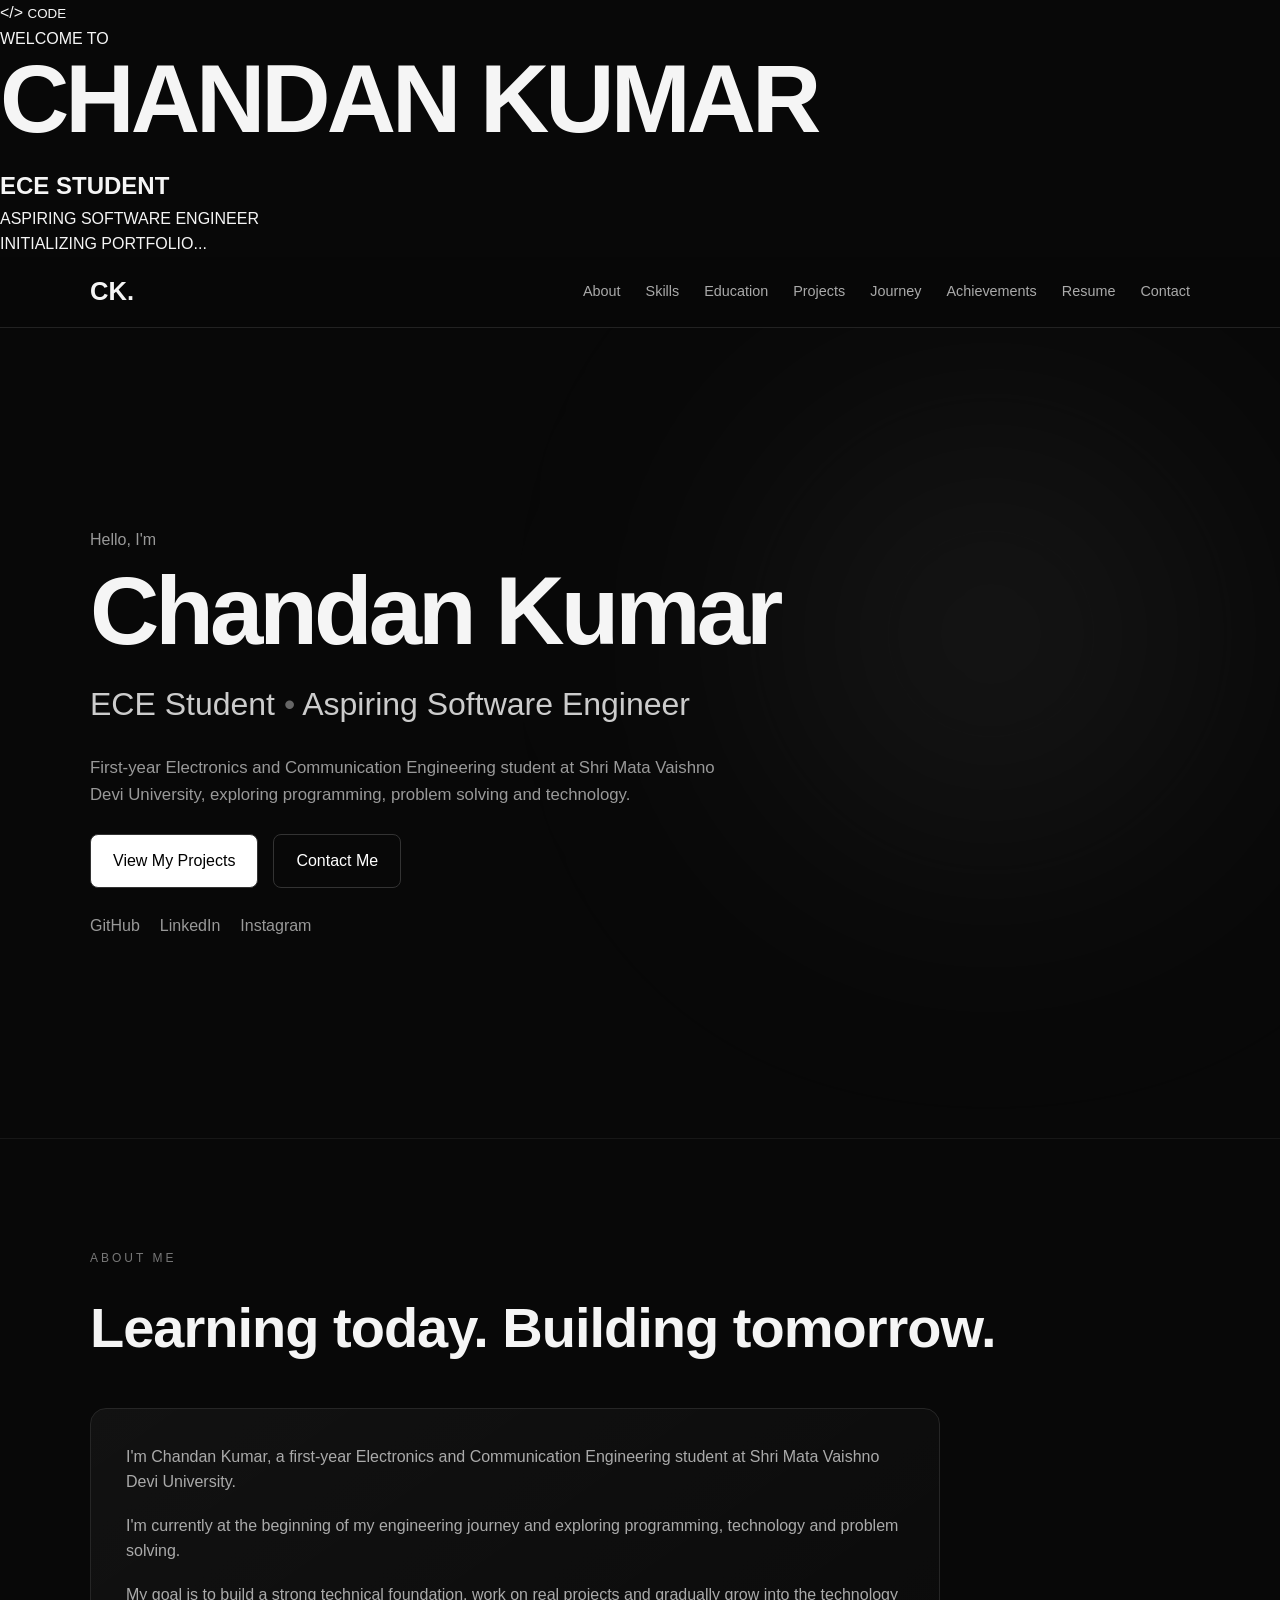
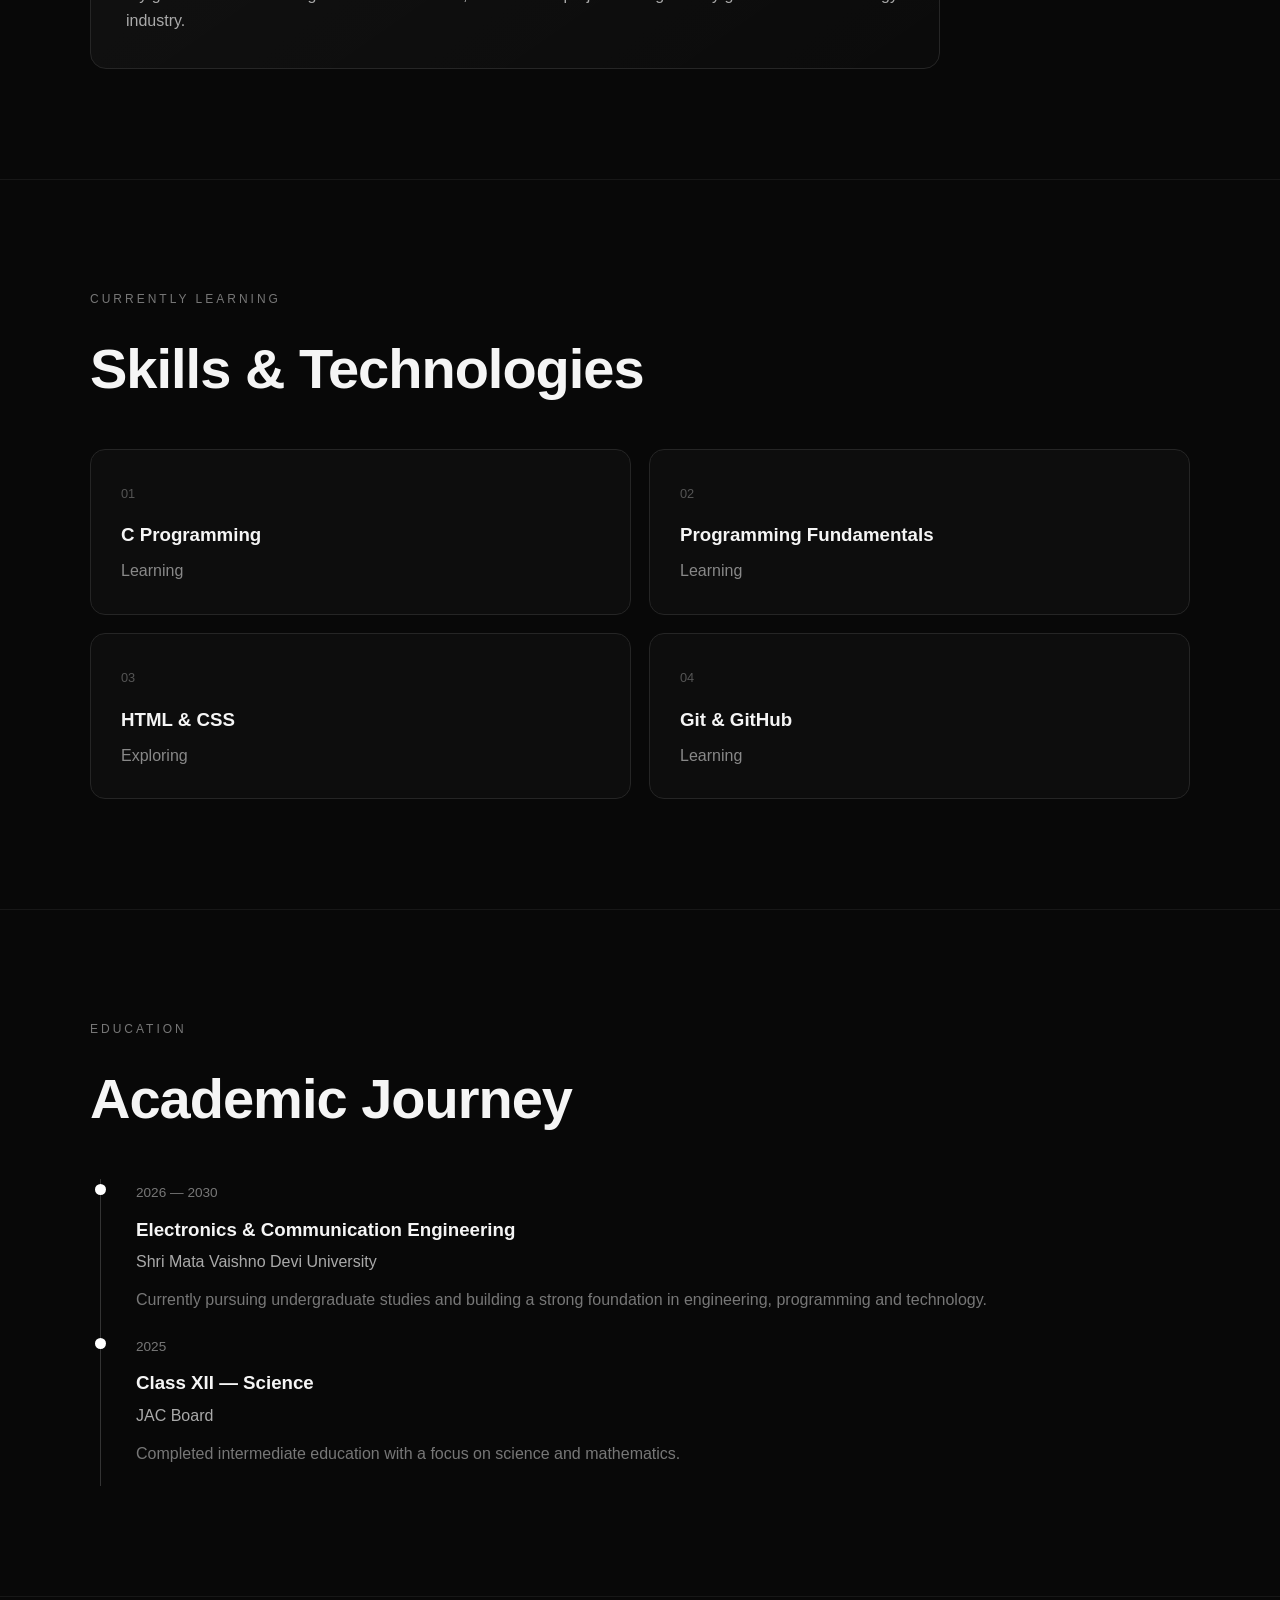
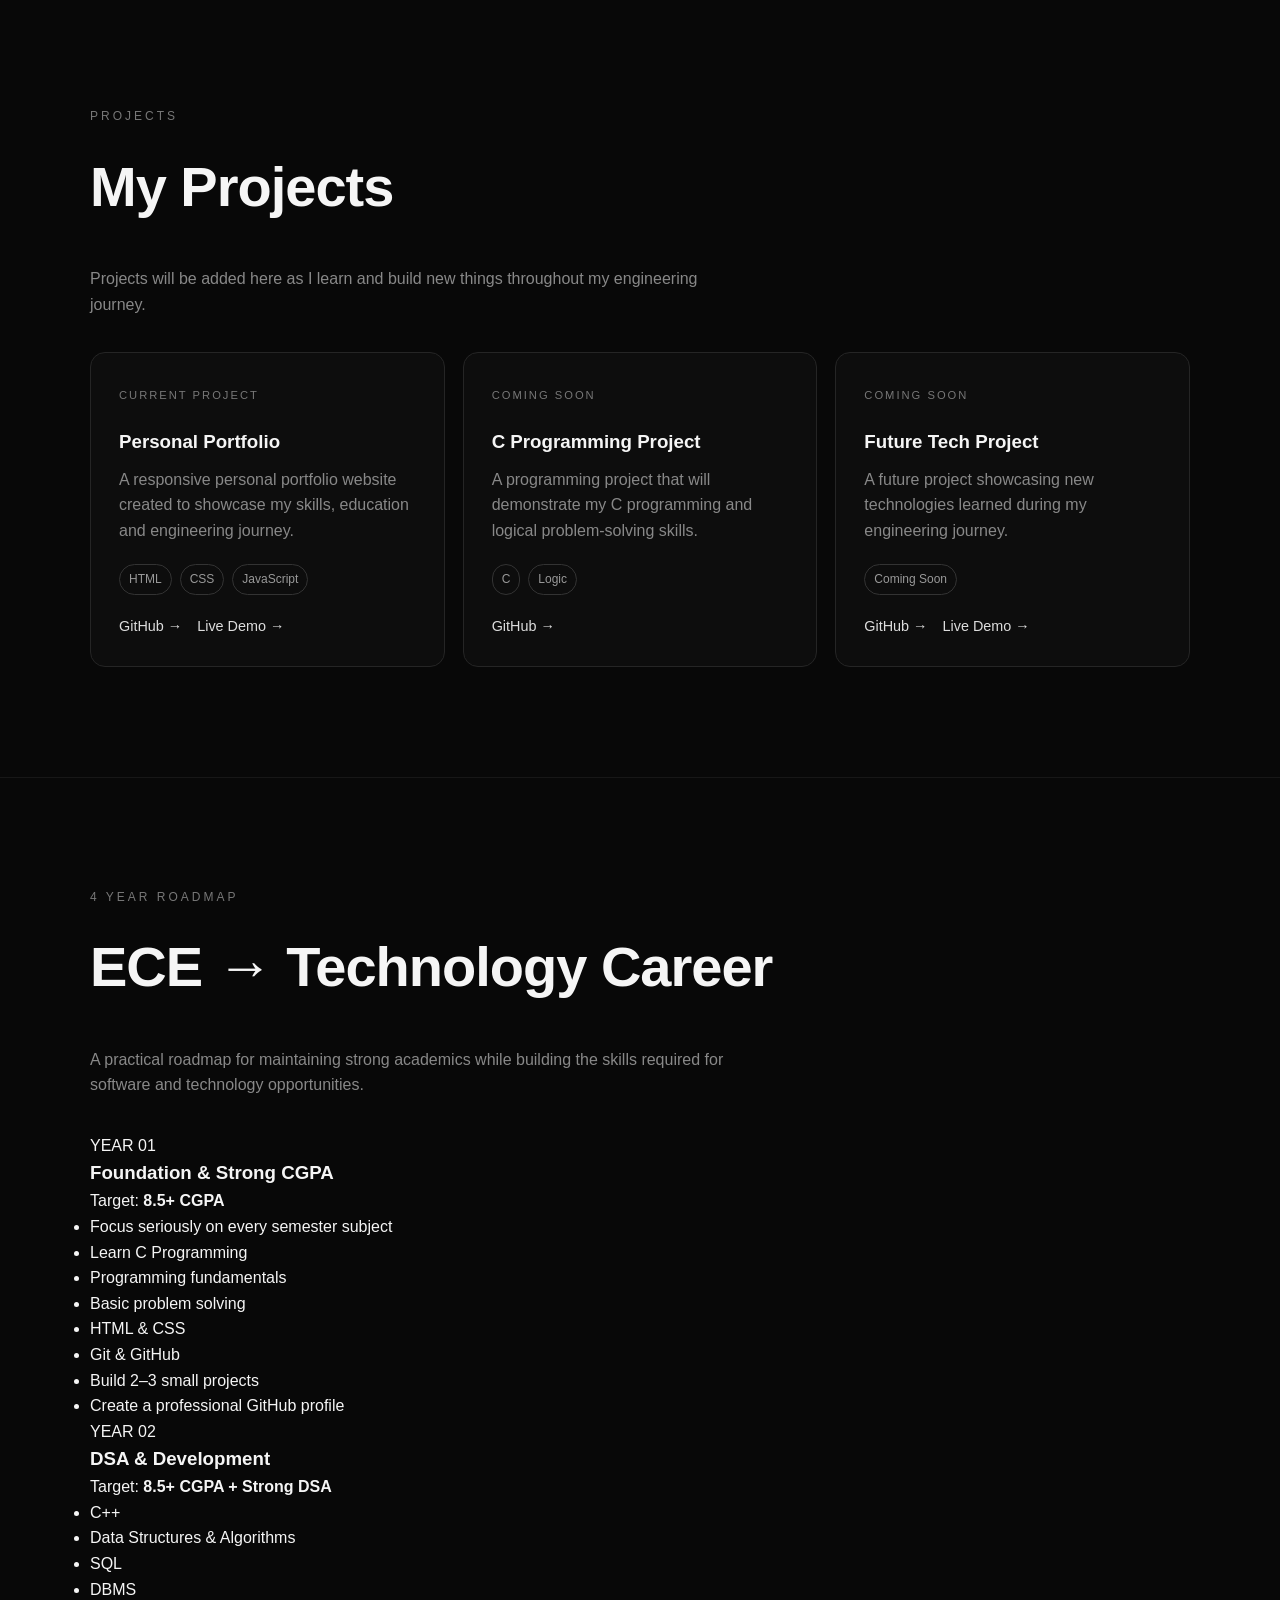
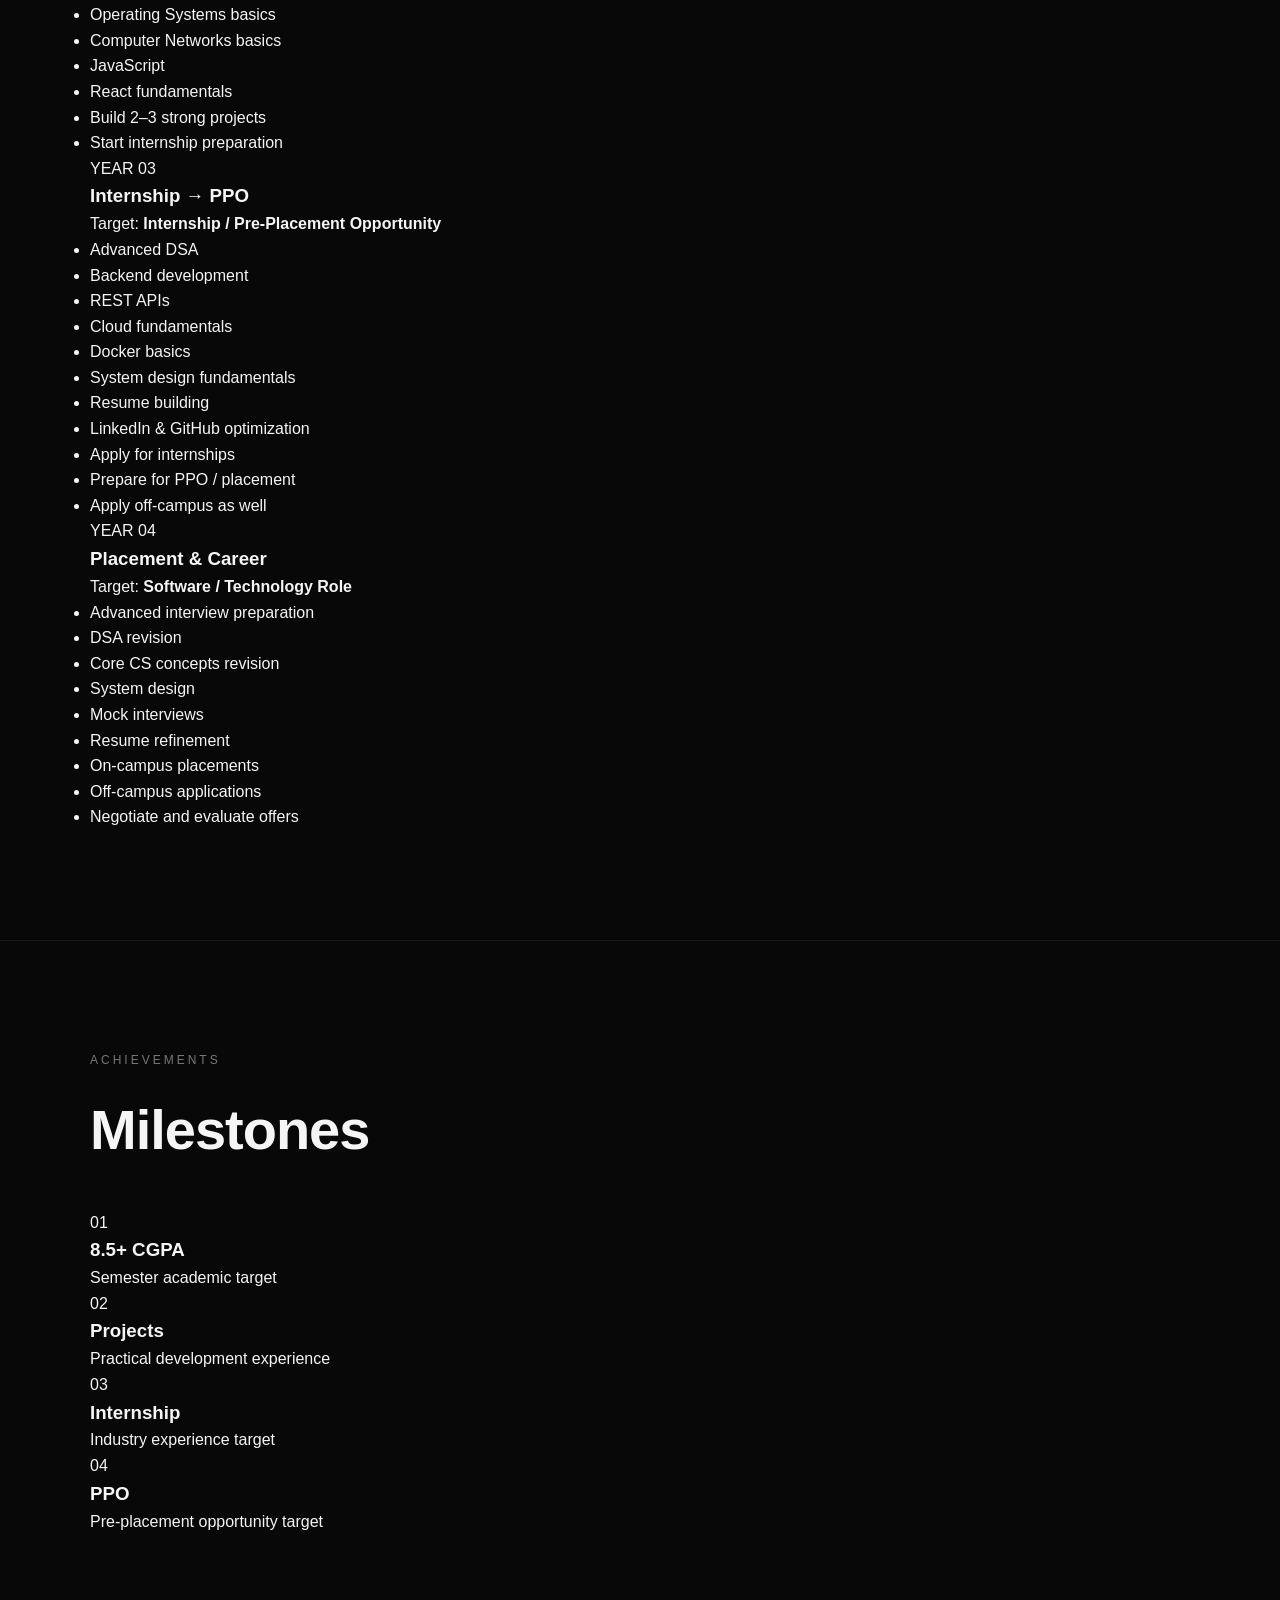
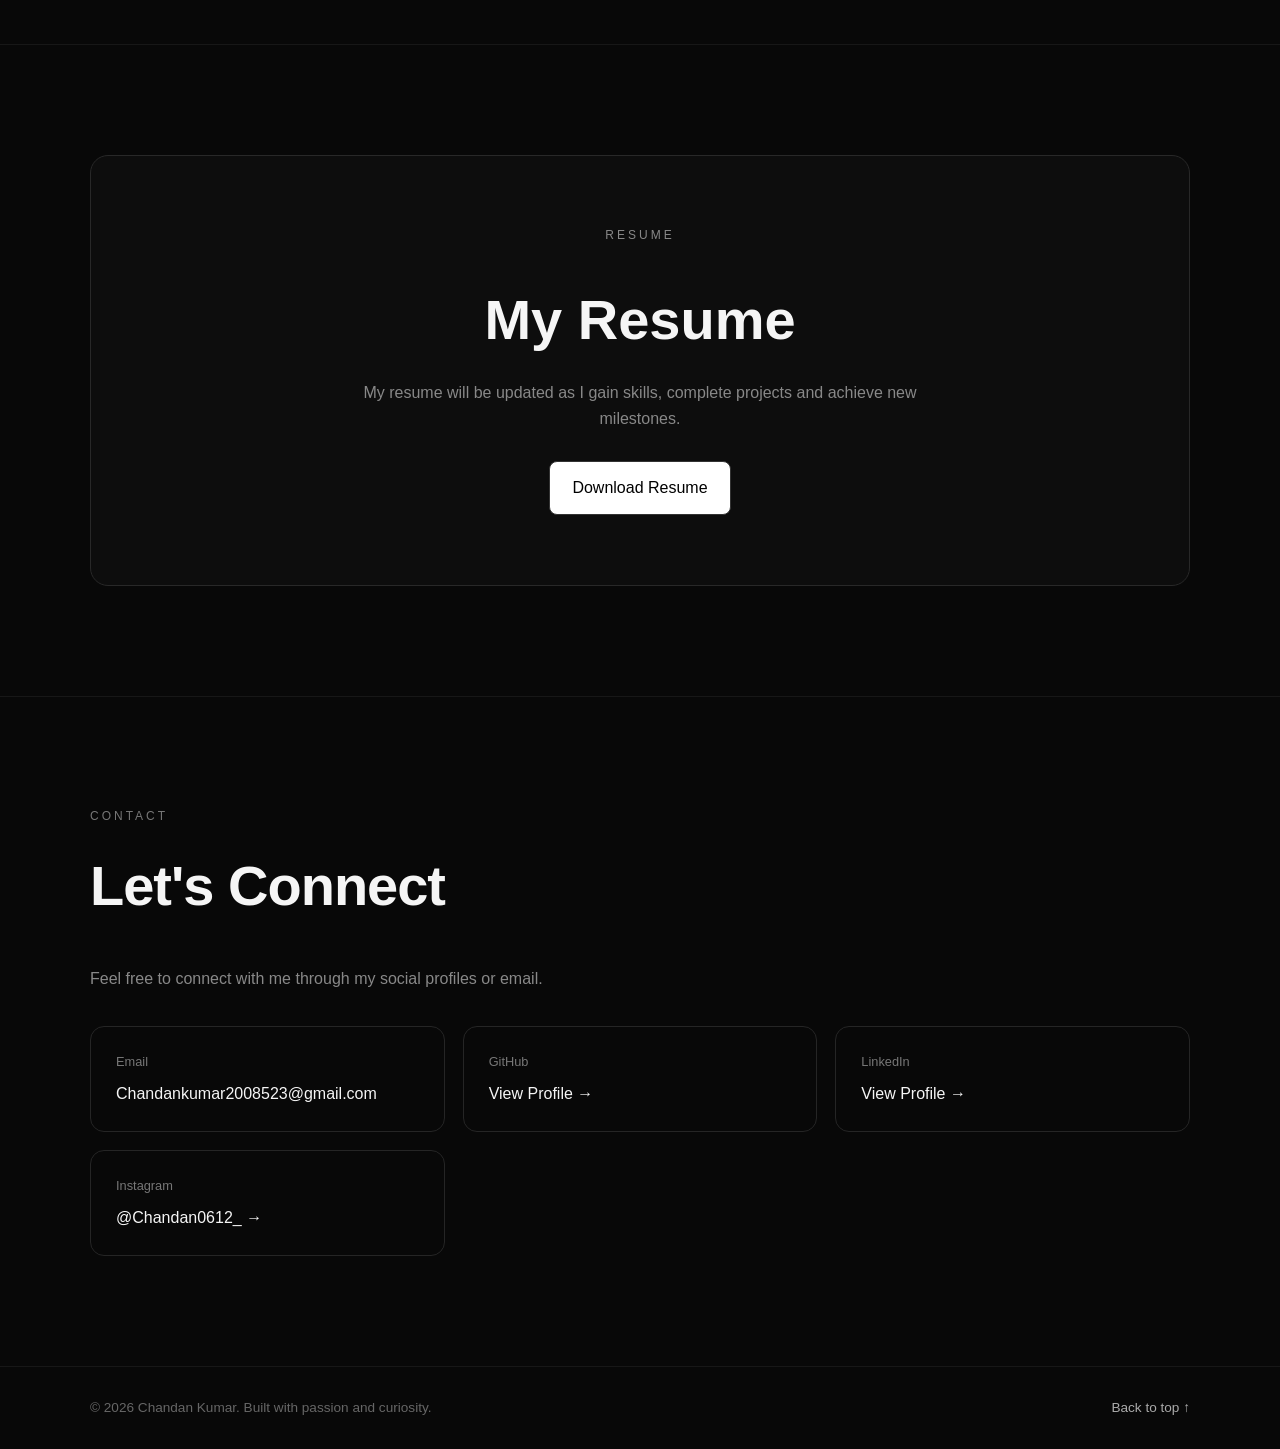
==== commit 76eb2e98: "Revise portfolio layout and enhance animations Updated the portfolio introduction animation and stru" ====
--- a/index.html
+++ b/index.html
@@ -11,363 +11,101 @@
     <title>Chandan Kumar | ECE Student</title>
 
     <link rel="stylesheet" href="style.css">
-
-    <!-- PORTFOLIO INTRO ANIMATION -->
-    <style>
-
-        /* =========================================
-           INTRO SCREEN
-           ========================================= */
-
-        #intro-screen {
-            position: fixed;
-            inset: 0;
-            z-index: 99999;
-
-            background: #080b12;
-
-            display: flex;
-            align-items: center;
-            justify-content: center;
-
-            overflow: hidden;
-
-            animation: introExit 0.9s ease 5s forwards;
-        }
-
-
-        /* Background glow */
-
-        #intro-screen::before,
-        #intro-screen::after {
-            content: "";
-            position: absolute;
-
-            width: 500px;
-            height: 500px;
-
-            border-radius: 50%;
-
-            filter: blur(110px);
-
-            opacity: 0.15;
-
-            animation: floatingLight 5s ease-in-out infinite alternate;
-        }
-
-
-        #intro-screen::before {
-            top: -250px;
-            left: -150px;
-
-            background: #315cff;
-        }
-
-
-        #intro-screen::after {
-            bottom: -250px;
-            right: -150px;
-
-            background: #7a35ff;
-
-            animation-delay: 1s;
-        }
-
-
-        /* Main intro content */
-
-        .intro-content {
-            position: relative;
-            z-index: 2;
-
-            text-align: center;
-
-            animation: introAppear 1.2s ease forwards;
-        }
-
-
-        /* CK */
-
-        .intro-logo {
-            font-size: 32px;
-
-            font-weight: 800;
-
-            letter-spacing: 5px;
-
-            opacity: 0;
-
-            animation: fadeUp 0.8s ease 0.2s forwards;
-        }
-
-
-        /* Line */
-
-        .intro-line {
-            width: 0;
-            height: 2px;
-
-            margin: 22px auto;
-
-            background: white;
-
-            animation: lineGrow 0.8s ease 0.7s forwards;
-        }
-
-
-        /* Name */
-
-        .intro-content h1 {
-            margin: 0;
-
-            font-size: clamp(38px, 7vw, 72px);
-
-            letter-spacing: 8px;
-
-            opacity: 0;
-
-            transform: translateY(20px);
-
-            animation: fadeUp 1s ease 1s forwards;
-        }
-
-
-        /* ECE Student */
-
-        .intro-content p {
-            margin: 15px 0 5px;
-
-            font-size: 18px;
-
-            letter-spacing: 6px;
-
-            color: #c4cad6;
-
-            opacity: 0;
-
-            animation: fadeUp 0.8s ease 1.6s forwards;
-        }
-
-
-        /* Software Engineer */
-
-        .intro-content span {
-            display: block;
-
-            font-size: 12px;
-
-            letter-spacing: 4px;
-
-            color: #8993a7;
-
-            opacity: 0;
-
-            animation: fadeUp 0.8s ease 2s forwards;
-        }
-
-
-        /* Loading bar */
-
-        .loading-box {
-            width: 260px;
-            height: 2px;
-
-            background: #252b38;
-
-            margin: 40px auto 14px;
-
-            overflow: hidden;
-        }
-
-
-        .loading-bar {
-            width: 0;
-            height: 100%;
-
-            background: white;
-
-            animation: loading 4.5s linear forwards;
-        }
-
-
-        /* Loading text */
-
-        .intro-content small {
-            color: #727c90;
-
-            font-size: 10px;
-
-            letter-spacing: 3px;
-        }
-
-
-        /* =========================================
-           ANIMATIONS
-           ========================================= */
-
-        @keyframes introAppear {
-
-            from {
-                opacity: 0;
-                transform: scale(0.96);
-            }
-
-            to {
-                opacity: 1;
-                transform: scale(1);
-            }
-
-        }
-
-
-        @keyframes fadeUp {
-
-            from {
-                opacity: 0;
-                transform: translateY(20px);
-            }
-
-            to {
-                opacity: 1;
-                transform: translateY(0);
-            }
-
-        }
-
-
-        @keyframes lineGrow {
-
-            from {
-                width: 0;
-            }
-
-            to {
-                width: 110px;
-            }
-
-        }
-
-
-        @keyframes loading {
-
-            from {
-                width: 0;
-            }
-
-            to {
-                width: 100%;
-            }
-
-        }
-
-
-        @keyframes floatingLight {
-
-            from {
-                transform: translate(0, 0) scale(1);
-            }
-
-            to {
-                transform: translate(100px, 60px) scale(1.2);
-            }
-
-        }
-
-
-        @keyframes introExit {
-
-            0% {
-                opacity: 1;
-                visibility: visible;
-            }
-
-            100% {
-                opacity: 0;
-                visibility: hidden;
-                pointer-events: none;
-            }
-
-        }
-
-
-        /* Mobile adjustment */
-
-        @media (max-width: 600px) {
-
-            .intro-content h1 {
-                font-size: 34px;
-                letter-spacing: 4px;
-            }
-
-            .intro-content p {
-                font-size: 14px;
-                letter-spacing: 4px;
-            }
-
-            .intro-content span {
-                font-size: 9px;
-                letter-spacing: 2px;
-            }
-
-            .loading-box {
-                width: 200px;
-            }
-
-        }
-
-    </style>
-
 </head>
 
-
 <body>
 
-
-    <!-- =========================================
-         PORTFOLIO INTRO ANIMATION
-         ========================================= -->
-
-    <div id="intro-screen">
+    <!-- =========================
+         7 SECOND INTRO ANIMATION
+    ========================== -->
+
+    <div id="intro">
+
+        <div class="stars"></div>
+
+        <div class="intro-glow glow-one"></div>
+        <div class="intro-glow glow-two"></div>
+
+        <!-- Student Illustration -->
+        <div class="student-scene">
+
+            <div class="desk"></div>
+
+            <div class="laptop">
+                <div class="laptop-screen">
+                    <span>&lt;/&gt;</span>
+                    <small>CODE</small>
+                </div>
+                <div class="laptop-base"></div>
+            </div>
+
+            <div class="student">
+
+                <div class="head"></div>
+
+                <div class="body">
+                    <div class="arm"></div>
+                </div>
+
+            </div>
+
+            <div class="book">
+                <span></span>
+                <span></span>
+                <span></span>
+            </div>
+
+            <div class="lamp">
+                <div class="lamp-head"></div>
+                <div class="lamp-pole"></div>
+                <div class="lamp-base"></div>
+            </div>
+
+        </div>
+
+
+        <!-- Intro Text -->
 
         <div class="intro-content">
 
-            <div class="intro-logo">
-                CK.
-            </div>
-
-            <div class="intro-line"></div>
+            <div class="intro-small">
+                WELCOME TO
+            </div>
 
             <h1>
                 CHANDAN KUMAR
             </h1>
 
+            <div class="intro-line"></div>
+
+            <h2>
+                ECE STUDENT
+            </h2>
+
             <p>
-                ECE STUDENT
+                ASPIRING SOFTWARE ENGINEER
             </p>
 
-            <span>
-                ASPIRING SOFTWARE ENGINEER
-            </span>
-
-            <div class="loading-box">
-
-                <div class="loading-bar"></div>
-
-            </div>
-
-            <small>
-                INITIALIZING PORTFOLIO...
-            </small>
+            <div class="loading-area">
+
+                <div class="loading-track">
+                    <div class="loading-progress"></div>
+                </div>
+
+                <span class="loading-percent">
+                    INITIALIZING PORTFOLIO...
+                </span>
+
+            </div>
 
         </div>
 
     </div>
 
 
-
-    <!-- =========================================
+    <!-- =========================
          NAVBAR
-         ========================================= -->
+    ========================== -->
 
     <header class="navbar">
 
@@ -378,31 +116,14 @@
             </a>
 
             <nav>
-
-                <a href="#about">
-                    About
-                </a>
-
-                <a href="#skills">
-                    Skills
-                </a>
-
-                <a href="#education">
-                    Education
-                </a>
-
-                <a href="#projects">
-                    Projects
-                </a>
-
-                <a href="#journey">
-                    Journey
-                </a>
-
-                <a href="#contact">
-                    Contact
-                </a>
-
+                <a href="#about">About</a>
+                <a href="#skills">Skills</a>
+                <a href="#education">Education</a>
+                <a href="#projects">Projects</a>
+                <a href="#journey">Journey</a>
+                <a href="#achievements">Achievements</a>
+                <a href="#resume">Resume</a>
+                <a href="#contact">Contact</a>
             </nav>
 
         </div>
@@ -410,15 +131,15 @@
     </header>
 
 
-
     <main>
 
-
-        <!-- =========================================
+        <!-- =========================
              HERO
-             ========================================= -->
+        ========================== -->
 
         <section id="home" class="hero">
+
+            <div class="hero-background"></div>
 
             <div class="container hero-content">
 
@@ -431,25 +152,16 @@
                 </h1>
 
                 <h2>
-
                     ECE Student
-
-                    <span>
-                        •
-                    </span>
-
+                    <span>•</span>
                     Aspiring Software Engineer
-
                 </h2>
 
                 <p class="hero-text">
-
                     First-year Electronics and Communication Engineering
                     student at Shri Mata Vaishno Devi University,
                     exploring programming, problem solving and technology.
-
-                </p>
-
+                </p>
 
                 <div class="buttons">
 
@@ -463,36 +175,24 @@
 
                 </div>
 
-
-
-                <!-- SOCIAL LINKS -->
-
                 <div class="social-links">
 
                     <a href="https://github.com/chandan2079"
                        target="_blank"
                        rel="noopener noreferrer">
-
                         GitHub
-
                     </a>
-
 
                     <a href="https://www.linkedin.com/in/chandan-kumar-9a03062ab/"
                        target="_blank"
                        rel="noopener noreferrer">
-
                         LinkedIn
-
                     </a>
-
 
                     <a href="https://www.instagram.com/Chandan0612_/"
                        target="_blank"
                        rel="noopener noreferrer">
-
                         Instagram
-
                     </a>
 
                 </div>
@@ -502,10 +202,9 @@
         </section>
 
 
-
-        <!-- =========================================
+        <!-- =========================
              ABOUT
-             ========================================= -->
+        ========================== -->
 
         <section id="about" class="section">
 
@@ -519,33 +218,24 @@
                     Learning today. Building tomorrow.
                 </h2>
 
-
                 <div class="about-card">
 
                     <p>
-
                         I'm Chandan Kumar, a first-year Electronics and
                         Communication Engineering student at Shri Mata
                         Vaishno Devi University.
-
                     </p>
 
-
                     <p>
-
                         I'm currently at the beginning of my engineering
                         journey and exploring programming, technology
                         and problem solving.
-
                     </p>
 
-
                     <p>
-
                         My goal is to build a strong technical foundation,
                         work on real projects and gradually grow into
-                        an aspiring software engineer.
-
+                        the technology industry.
                     </p>
 
                 </div>
@@ -555,10 +245,9 @@
         </section>
 
 
-
-        <!-- =========================================
+        <!-- =========================
              SKILLS
-             ========================================= -->
+        ========================== -->
 
         <section id="skills" class="section">
 
@@ -572,80 +261,31 @@
                     Skills & Technologies
                 </h2>
 
-
                 <div class="cards">
 
-
                     <div class="card">
-
-                        <span class="card-number">
-                            01
-                        </span>
-
-                        <h3>
-                            C Programming
-                        </h3>
-
-                        <p>
-                            Learning
-                        </p>
-
-                    </div>
-
-
+                        <span class="card-number">01</span>
+                        <h3>C Programming</h3>
+                        <p>Learning</p>
+                    </div>
 
                     <div class="card">
-
-                        <span class="card-number">
-                            02
-                        </span>
-
-                        <h3>
-                            Programming Fundamentals
-                        </h3>
-
-                        <p>
-                            Learning
-                        </p>
-
-                    </div>
-
-
+                        <span class="card-number">02</span>
+                        <h3>Programming Fundamentals</h3>
+                        <p>Learning</p>
+                    </div>
 
                     <div class="card">
-
-                        <span class="card-number">
-                            03
-                        </span>
-
-                        <h3>
-                            HTML & CSS
-                        </h3>
-
-                        <p>
-                            Exploring
-                        </p>
-
-                    </div>
-
-
+                        <span class="card-number">03</span>
+                        <h3>HTML & CSS</h3>
+                        <p>Exploring</p>
+                    </div>
 
                     <div class="card">
-
-                        <span class="card-number">
-                            04
-                        </span>
-
-                        <h3>
-                            Git & GitHub
-                        </h3>
-
-                        <p>
-                            Learning
-                        </p>
-
-                    </div>
-
+                        <span class="card-number">04</span>
+                        <h3>Git & GitHub</h3>
+                        <p>Learning</p>
+                    </div>
 
                 </div>
 
@@ -654,10 +294,9 @@
         </section>
 
 
-
-        <!-- =========================================
+        <!-- =========================
              EDUCATION
-             ========================================= -->
+        ========================== -->
 
         <section id="education" class="section">
 
@@ -671,13 +310,11 @@
                     Academic Journey
                 </h2>
 
-
                 <div class="timeline">
 
                     <div class="timeline-item">
 
                         <div class="timeline-dot"></div>
-
 
                         <div class="timeline-content">
 
@@ -685,29 +322,51 @@
                                 2026 — 2030
                             </span>
 
-
                             <h3>
                                 Electronics & Communication Engineering
                             </h3>
 
-
                             <h4>
                                 Shri Mata Vaishno Devi University
                             </h4>
 
-
                             <p>
-
                                 Currently pursuing undergraduate studies
                                 and building a strong foundation in
-                                engineering and technology.
-
+                                engineering, programming and technology.
                             </p>
 
                         </div>
 
                     </div>
 
+                    <div class="timeline-item">
+
+                        <div class="timeline-dot"></div>
+
+                        <div class="timeline-content">
+
+                            <span class="date">
+                                2025
+                            </span>
+
+                            <h3>
+                                Class XII — Science
+                            </h3>
+
+                            <h4>
+                                JAC Board
+                            </h4>
+
+                            <p>
+                                Completed intermediate education with
+                                a focus on science and mathematics.
+                            </p>
+
+                        </div>
+
+                    </div>
+
                 </div>
 
             </div>
@@ -715,10 +374,9 @@
         </section>
 
 
-
-        <!-- =========================================
+        <!-- =========================
              PROJECTS
-             ========================================= -->
+        ========================== -->
 
         <section id="projects" class="section">
 
@@ -732,146 +390,459 @@
                     My Projects
                 </h2>
 
-
                 <p class="section-description">
-
                     Projects will be added here as I learn and build
                     new things throughout my engineering journey.
-
-                </p>
-
-
+                </p>
 
                 <div class="projects-grid">
 
-
                     <article class="project-card">
 
                         <span class="project-tag">
-                            PLACEHOLDER
+                            CURRENT PROJECT
                         </span>
 
                         <h3>
-                            Project One
+                            Personal Portfolio
                         </h3>
 
                         <p>
-
-                            A future project showcasing programming
-                            and problem-solving skills.
-
-                        </p>
-
+                            A responsive personal portfolio website
+                            created to showcase my skills, education
+                            and engineering journey.
+                        </p>
 
                         <div class="project-tech">
-
-                            <span>
-                                Coming Soon
-                            </span>
-
+                            <span>HTML</span>
+                            <span>CSS</span>
+                            <span>JavaScript</span>
                         </div>
 
-
                         <div class="project-links">
-
+                            <a href="https://github.com/chandan2079"
+                               target="_blank">
+                                GitHub →
+                            </a>
+
+                            <a href="https://portfolio-puce-three-no1bymq1vd.vercel.app/"
+                               target="_blank">
+                                Live Demo →
+                            </a>
+                        </div>
+
+                    </article>
+
+
+                    <article class="project-card">
+
+                        <span class="project-tag">
+                            COMING SOON
+                        </span>
+
+                        <h3>
+                            C Programming Project
+                        </h3>
+
+                        <p>
+                            A programming project that will demonstrate
+                            my C programming and logical problem-solving
+                            skills.
+                        </p>
+
+                        <div class="project-tech">
+                            <span>C</span>
+                            <span>Logic</span>
+                        </div>
+
+                        <div class="project-links">
                             <a href="#">
                                 GitHub →
                             </a>
+                        </div>
+
+                    </article>
+
+
+                    <article class="project-card">
+
+                        <span class="project-tag">
+                            COMING SOON
+                        </span>
+
+                        <h3>
+                            Future Tech Project
+                        </h3>
+
+                        <p>
+                            A future project showcasing new technologies
+                            learned during my engineering journey.
+                        </p>
+
+                        <div class="project-tech">
+                            <span>Coming Soon</span>
+                        </div>
+
+                        <div class="project-links">
+                            <a href="#">
+                                GitHub →
+                            </a>
 
                             <a href="#">
                                 Live Demo →
                             </a>
-
                         </div>
 
                     </article>
 
-
-
-                    <article class="project-card">
-
-                        <span class="project-tag">
-                            PLACEHOLDER
+                </div>
+
+            </div>
+
+        </section>
+
+
+        <!-- =========================
+             LEARNING ROADMAP
+        ========================== -->
+
+        <section id="journey" class="section roadmap-section">
+
+            <div class="container">
+
+                <p class="section-label">
+                    4 YEAR ROADMAP
+                </p>
+
+                <h2 class="section-title">
+                    ECE → Technology Career
+                </h2>
+
+                <p class="section-description">
+                    A practical roadmap for maintaining strong academics
+                    while building the skills required for software and
+                    technology opportunities.
+                </p>
+
+
+                <!-- YEAR 1 -->
+
+                <div class="roadmap-card">
+
+                    <div class="roadmap-year">
+                        YEAR 01
+                    </div>
+
+                    <div class="roadmap-content">
+
+                        <h3>
+                            Foundation & Strong CGPA
+                        </h3>
+
+                        <p>
+                            Target: <strong>8.5+ CGPA</strong>
+                        </p>
+
+                        <ul>
+                            <li>Focus seriously on every semester subject</li>
+                            <li>Learn C Programming</li>
+                            <li>Programming fundamentals</li>
+                            <li>Basic problem solving</li>
+                            <li>HTML & CSS</li>
+                            <li>Git & GitHub</li>
+                            <li>Build 2–3 small projects</li>
+                            <li>Create a professional GitHub profile</li>
+                        </ul>
+
+                    </div>
+
+                </div>
+
+
+                <!-- YEAR 2 -->
+
+                <div class="roadmap-card">
+
+                    <div class="roadmap-year">
+                        YEAR 02
+                    </div>
+
+                    <div class="roadmap-content">
+
+                        <h3>
+                            DSA & Development
+                        </h3>
+
+                        <p>
+                            Target: <strong>8.5+ CGPA + Strong DSA</strong>
+                        </p>
+
+                        <ul>
+                            <li>C++</li>
+                            <li>Data Structures & Algorithms</li>
+                            <li>SQL</li>
+                            <li>DBMS</li>
+                            <li>Operating Systems basics</li>
+                            <li>Computer Networks basics</li>
+                            <li>JavaScript</li>
+                            <li>React fundamentals</li>
+                            <li>Build 2–3 strong projects</li>
+                            <li>Start internship preparation</li>
+                        </ul>
+
+                    </div>
+
+                </div>
+
+
+                <!-- YEAR 3 -->
+
+                <div class="roadmap-card">
+
+                    <div class="roadmap-year">
+                        YEAR 03
+                    </div>
+
+                    <div class="roadmap-content">
+
+                        <h3>
+                            Internship → PPO
+                        </h3>
+
+                        <p>
+                            Target:
+                            <strong>Internship / Pre-Placement Opportunity</strong>
+                        </p>
+
+                        <ul>
+                            <li>Advanced DSA</li>
+                            <li>Backend development</li>
+                            <li>REST APIs</li>
+                            <li>Cloud fundamentals</li>
+                            <li>Docker basics</li>
+                            <li>System design fundamentals</li>
+                            <li>Resume building</li>
+                            <li>LinkedIn & GitHub optimization</li>
+                            <li>Apply for internships</li>
+                            <li>Prepare for PPO / placement</li>
+                            <li>Apply off-campus as well</li>
+                        </ul>
+
+                    </div>
+
+                </div>
+
+
+                <!-- YEAR 4 -->
+
+                <div class="roadmap-card">
+
+                    <div class="roadmap-year">
+                        YEAR 04
+                    </div>
+
+                    <div class="roadmap-content">
+
+                        <h3>
+                            Placement & Career
+                        </h3>
+
+                        <p>
+                            Target:
+                            <strong>Software / Technology Role</strong>
+                        </p>
+
+                        <ul>
+                            <li>Advanced interview preparation</li>
+                            <li>DSA revision</li>
+                            <li>Core CS concepts revision</li>
+                            <li>System design</li>
+                            <li>Mock interviews</li>
+                            <li>Resume refinement</li>
+                            <li>On-campus placements</li>
+                            <li>Off-campus applications</li>
+                            <li>Negotiate and evaluate offers</li>
+                        </ul>
+
+                    </div>
+
+                </div>
+
+            </div>
+
+        </section>
+
+
+        <!-- =========================
+             ACHIEVEMENTS
+        ========================== -->
+
+        <section id="achievements" class="section">
+
+            <div class="container">
+
+                <p class="section-label">
+                    ACHIEVEMENTS
+                </p>
+
+                <h2 class="section-title">
+                    Milestones
+                </h2>
+
+                <div class="achievement-grid">
+
+                    <div class="achievement-card">
+                        <span>01</span>
+                        <h3>8.5+ CGPA</h3>
+                        <p>
+                            Semester academic target
+                        </p>
+                    </div>
+
+                    <div class="achievement-card">
+                        <span>02</span>
+                        <h3>Projects</h3>
+                        <p>
+                            Practical development experience
+                        </p>
+                    </div>
+
+                    <div class="achievement-card">
+                        <span>03</span>
+                        <h3>Internship</h3>
+                        <p>
+                            Industry experience target
+                        </p>
+                    </div>
+
+                    <div class="achievement-card">
+                        <span>04</span>
+                        <h3>PPO</h3>
+                        <p>
+                            Pre-placement opportunity target
+                        </p>
+                    </div>
+
+                </div>
+
+            </div>
+
+        </section>
+
+
+        <!-- =========================
+             RESUME
+        ========================== -->
+
+        <section id="resume" class="section">
+
+            <div class="container resume-box">
+
+                <p class="section-label">
+                    RESUME
+                </p>
+
+                <h2>
+                    My Resume
+                </h2>
+
+                <p>
+                    My resume will be updated as I gain skills,
+                    complete projects and achieve new milestones.
+                </p>
+
+                <a href="#" class="btn primary">
+                    Download Resume
+                </a>
+
+            </div>
+
+        </section>
+
+
+        <!-- =========================
+             CONTACT
+        ========================== -->
+
+        <section id="contact" class="section">
+
+            <div class="container">
+
+                <p class="section-label">
+                    CONTACT
+                </p>
+
+                <h2 class="section-title">
+                    Let's Connect
+                </h2>
+
+                <p class="section-description">
+                    Feel free to connect with me through my social
+                    profiles or email.
+                </p>
+
+                <div class="contact-grid">
+
+                    <a href="mailto:Chandankumar2008523@gmail.com"
+                       class="contact-card">
+
+                        <span>
+                            Email
                         </span>
 
-                        <h3>
-                            Project Two
-                        </h3>
-
-                        <p>
-
-                            A future project that will be added after
-                            learning new technologies.
-
-                        </p>
-
-
-                        <div class="project-tech">
-
-                            <span>
-                                Coming Soon
-                            </span>
-
-                        </div>
-
-
-                        <div class="project-links">
-
-                            <a href="#">
-                                GitHub →
-                            </a>
-
-                            <a href="#">
-                                Live Demo →
-                            </a>
-
-                        </div>
-
-                    </article>
-
-
-
-                    <article class="project-card">
-
-                        <span class="project-tag">
-                            PLACEHOLDER
+                        <strong>
+                            Chandankumar2008523@gmail.com
+                        </strong>
+
+                    </a>
+
+
+                    <a href="https://github.com/chandan2079"
+                       target="_blank"
+                       rel="noopener noreferrer"
+                       class="contact-card">
+
+                        <span>
+                            GitHub
                         </span>
 
-                        <h3>
-                            Project Three
-                        </h3>
-
-                        <p>
-
-                            A future project documenting my growth
-                            during engineering.
-
-                        </p>
-
-
-                        <div class="project-tech">
-
-                            <span>
-                                Coming Soon
-                            </span>
-
-                        </div>
-
-
-                        <div class="project-links">
-
-                            <a href="#">
-                                GitHub →
-                            </a>
-
-                            <a href="#">
-                                Live Demo →
-                            </a>
-
-                        </div>
-
-                    </article>
-
+                        <strong>
+                            View Profile →
+                        </strong>
+
+                    </a>
+
+
+                    <a href="https://www.linkedin.com/in/chandan-kumar-9a03062ab/"
+                       target="_blank"
+                       rel="noopener noreferrer"
+                       class="contact-card">
+
+                        <span>
+                            LinkedIn
+                        </span>
+
+                        <strong>
+                            View Profile →
+                        </strong>
+
+                    </a>
+
+
+                    <a href="https://www.instagram.com/Chandan0612_/"
+                       target="_blank"
+                       rel="noopener noreferrer"
+                       class="contact-card">
+
+                        <span>
+                            Instagram
+                        </span>
+
+                        <strong>
+                            @Chandan0612_ →
+                        </strong>
+
+                    </a>
 
                 </div>
 
@@ -879,98 +850,33 @@
 
         </section>
 
-
-
-        <!-- =========================================
-             LEARNING JOURNEY
-             ========================================= -->
-
-        <section id="journey" class="section">
-
-            <div class="container">
-
-                <p class="section-label">
-                    LEARNING JOURNEY
-                </p>
-
-                <h2 class="section-title">
-                    My Roadmap
-                </h2>
-
-
-                <div class="journey-grid">
-
-
-                    <div class="journey-item">
-
-                        <span>
-                            01
-                        </span>
-
-                        <h3>
-                            Programming Fundamentals
-                        </h3>
-
-                        <p>
-                            Build a strong foundation in programming.
-                        </p>
-
-                    </div>
-
-
-
-                    <div class="journey-item">
-
-                        <span>
-                            02
-                        </span>
-
-                        <h3>
-                            C / C++
-                        </h3>
-
-                        <p>
-                            Learn programming and improve logical thinking.
-                        </p>
-
-                    </div>
-
-
-
-                    <div class="journey-item">
-
-                        <span>
-                            03
-                        </span>
-
-                        <h3>
-                            Data Structures & Algorithms
-                        </h3>
-
-                        <p>
-                            Develop algorithmic problem-solving skills.
-                        </p>
-
-                    </div>
-
-
-
-                    <div class="journey-item">
-
-                        <span>
-                            04
-                        </span>
-
-                        <h3>
-                            Web Development
-                        </h3>
-
-                        <p>
-                            Learn to build useful modern websites.
-                        </p>
-
-                    </div>
-
-
-
-                    <div class="journey-item">
+    </main>
+
+
+    <!-- =========================
+         FOOTER
+    ========================== -->
+
+    <footer>
+
+        <div class="container footer-content">
+
+            <p>
+                © 2026 Chandan Kumar.
+                Built with passion and curiosity.
+            </p>
+
+            <a href="#home">
+                Back to top ↑
+            </a>
+
+        </div>
+
+    </footer>
+
+
+    <script src="script.js"></script>
+
+</body>
+
+</html>
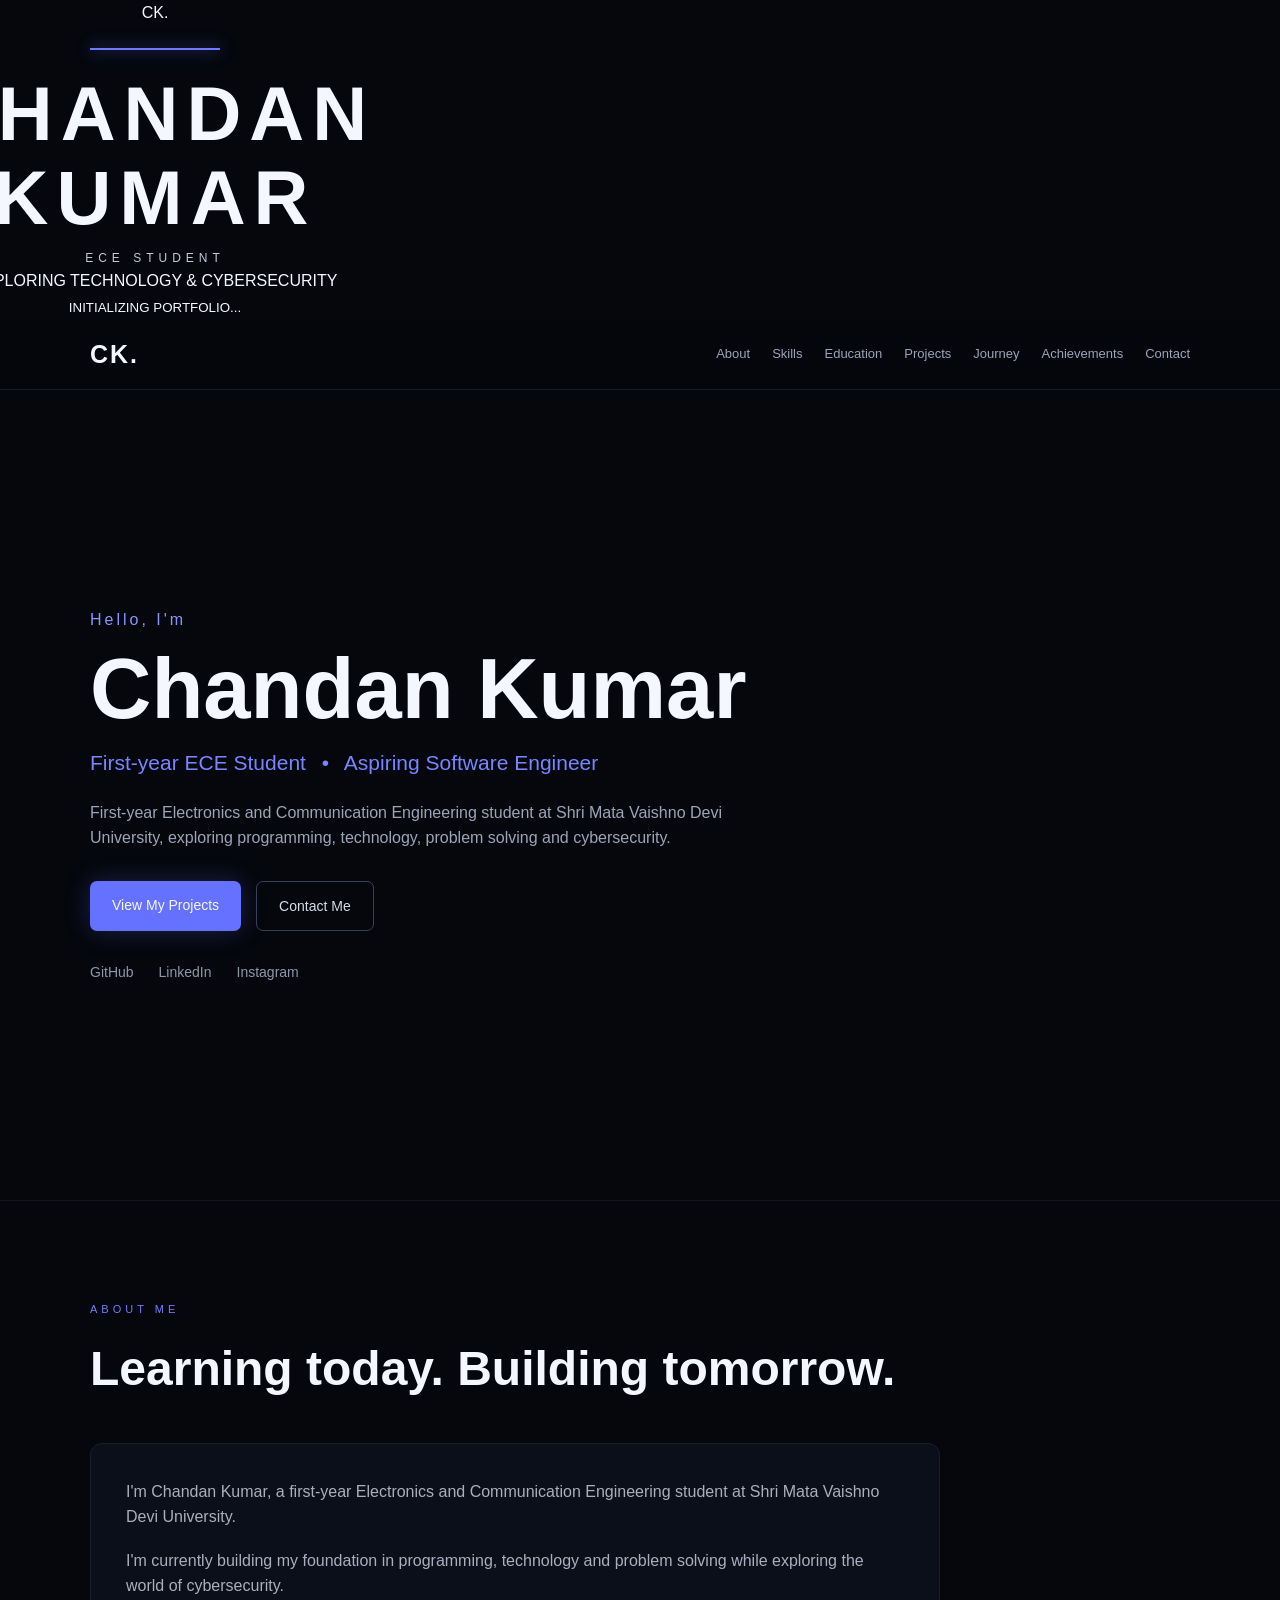
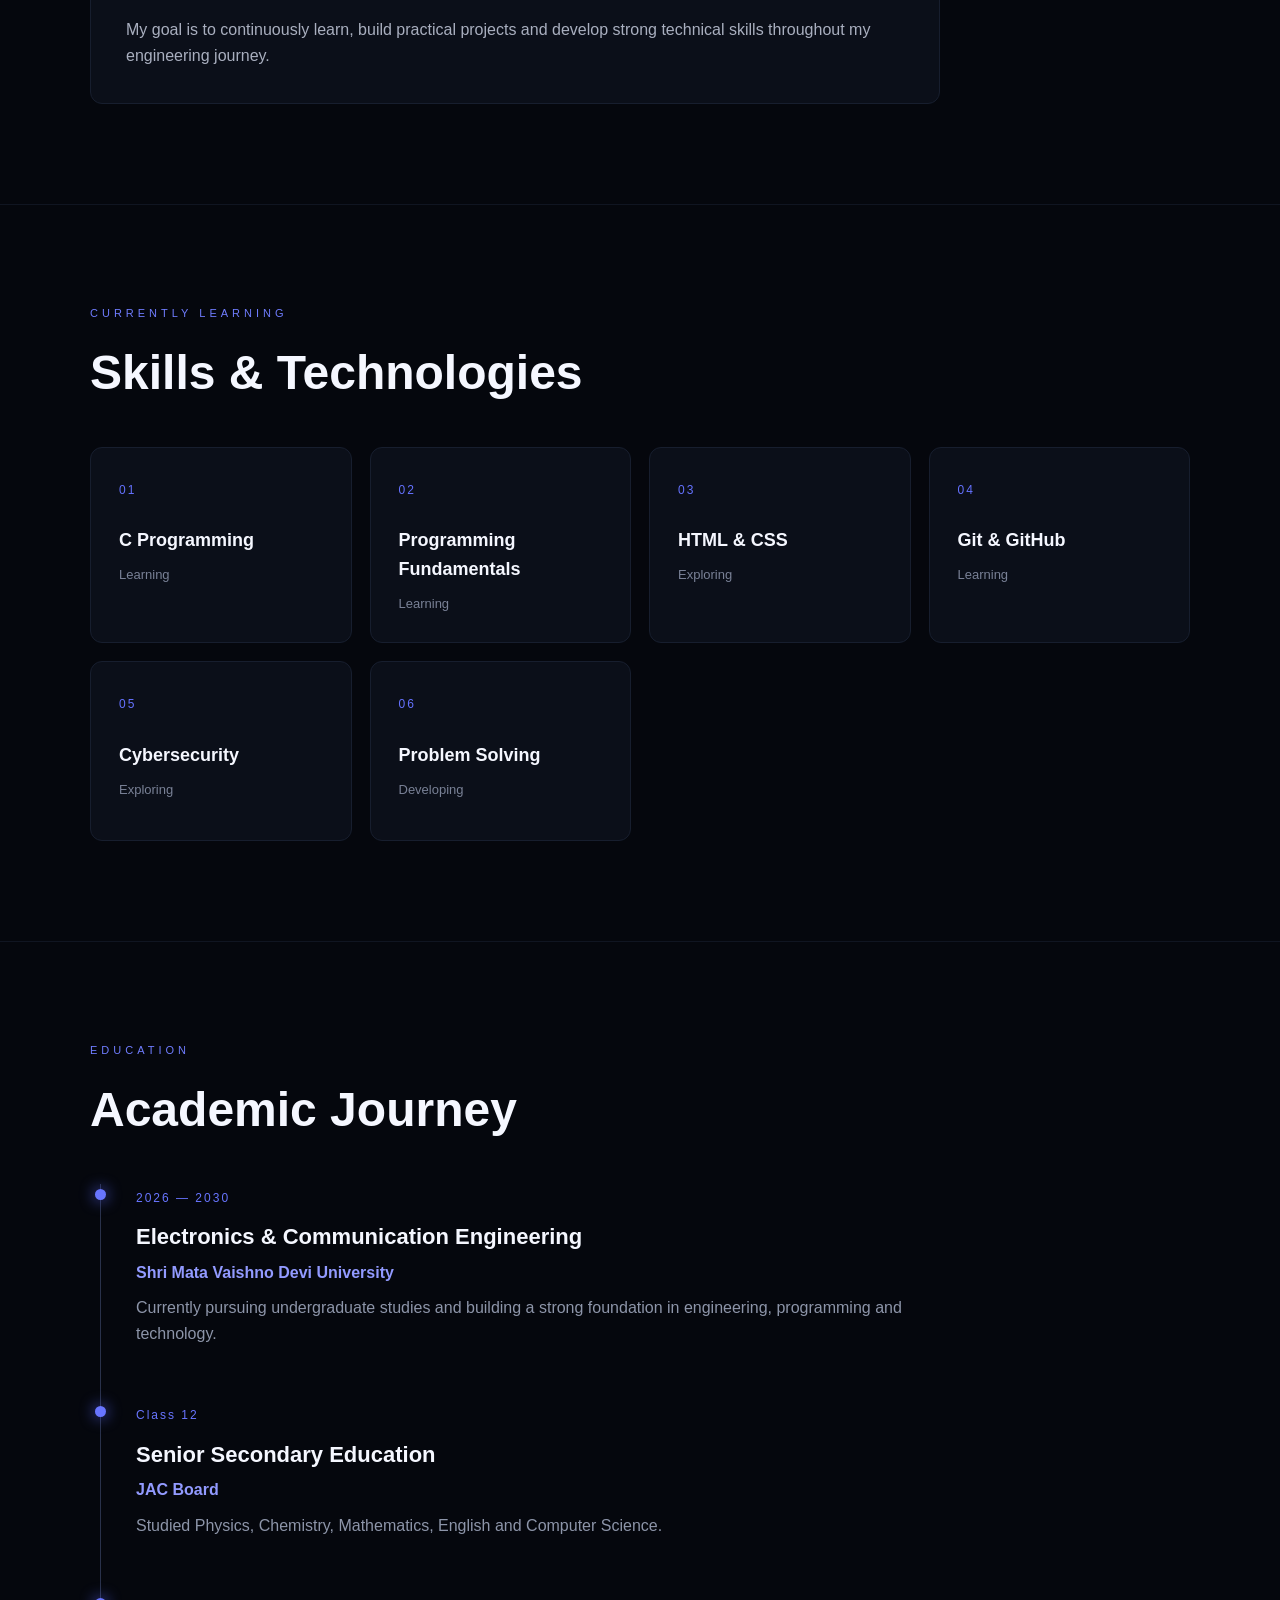
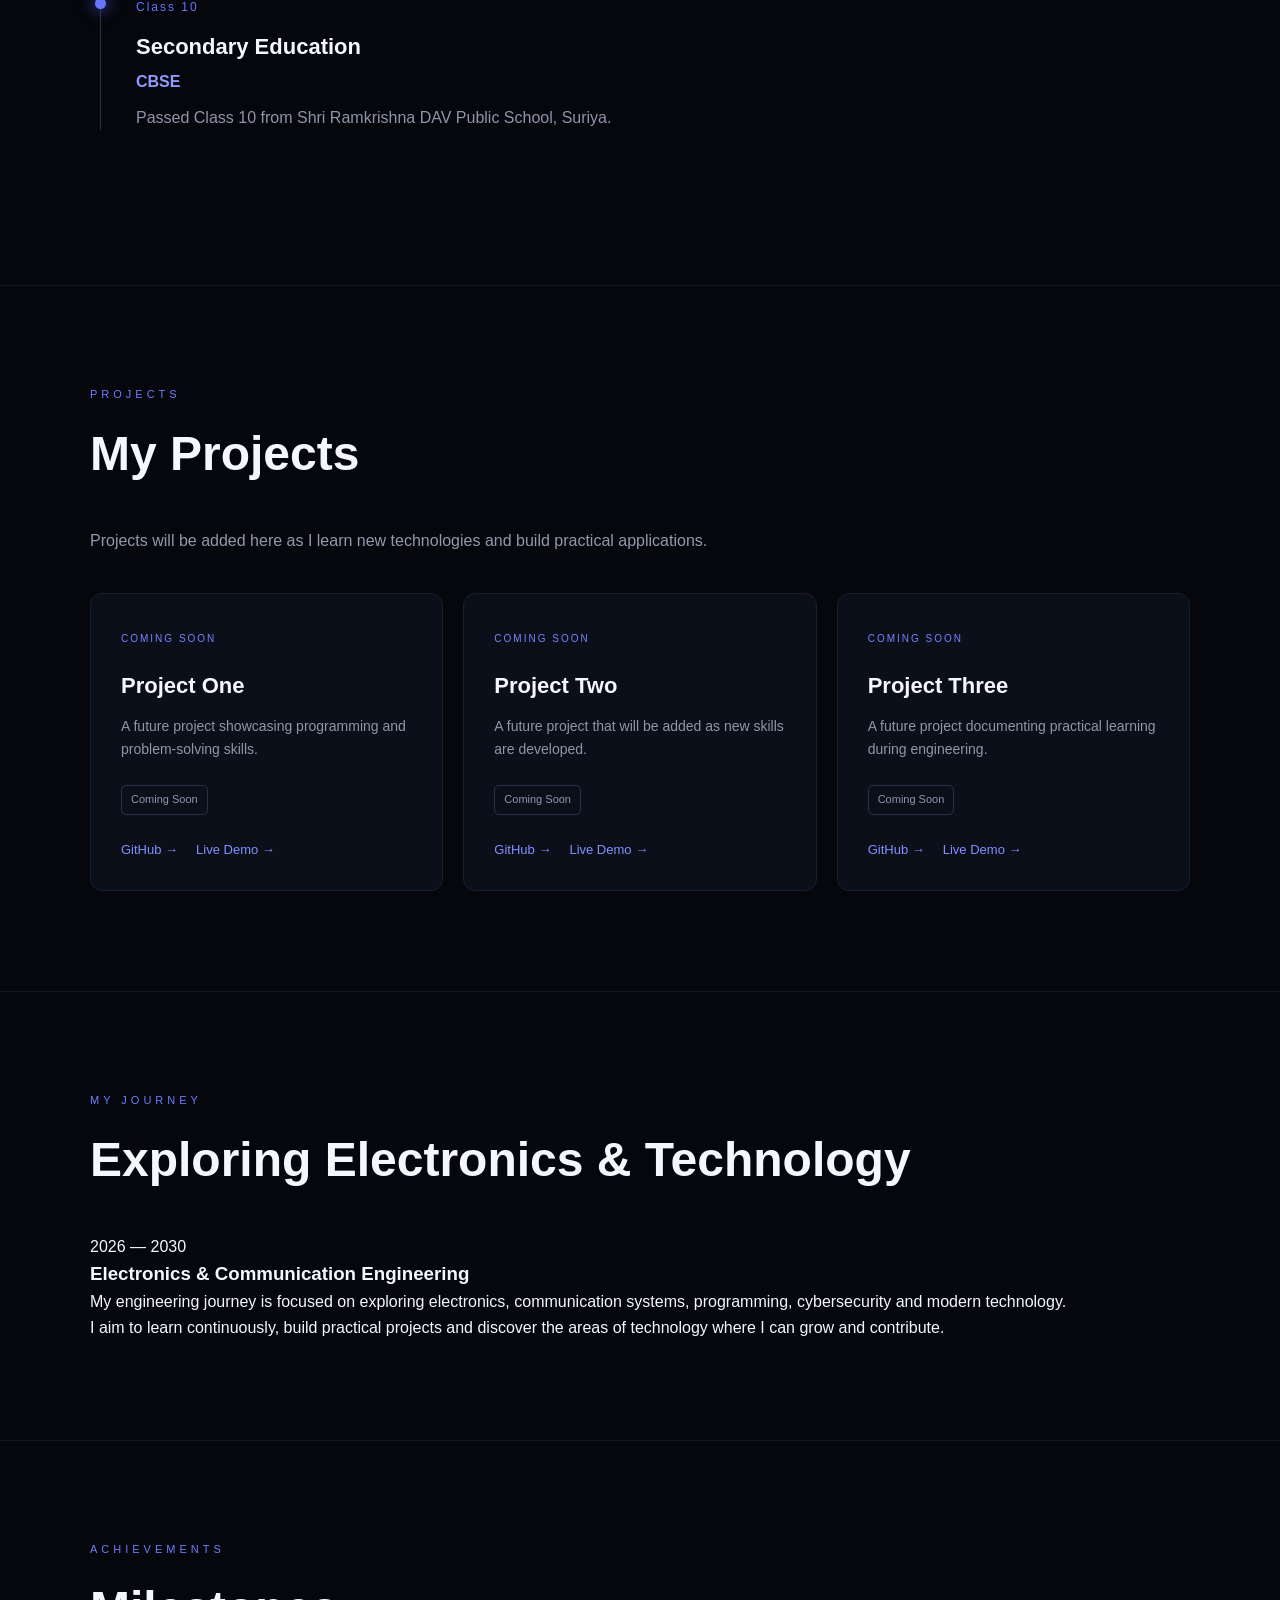
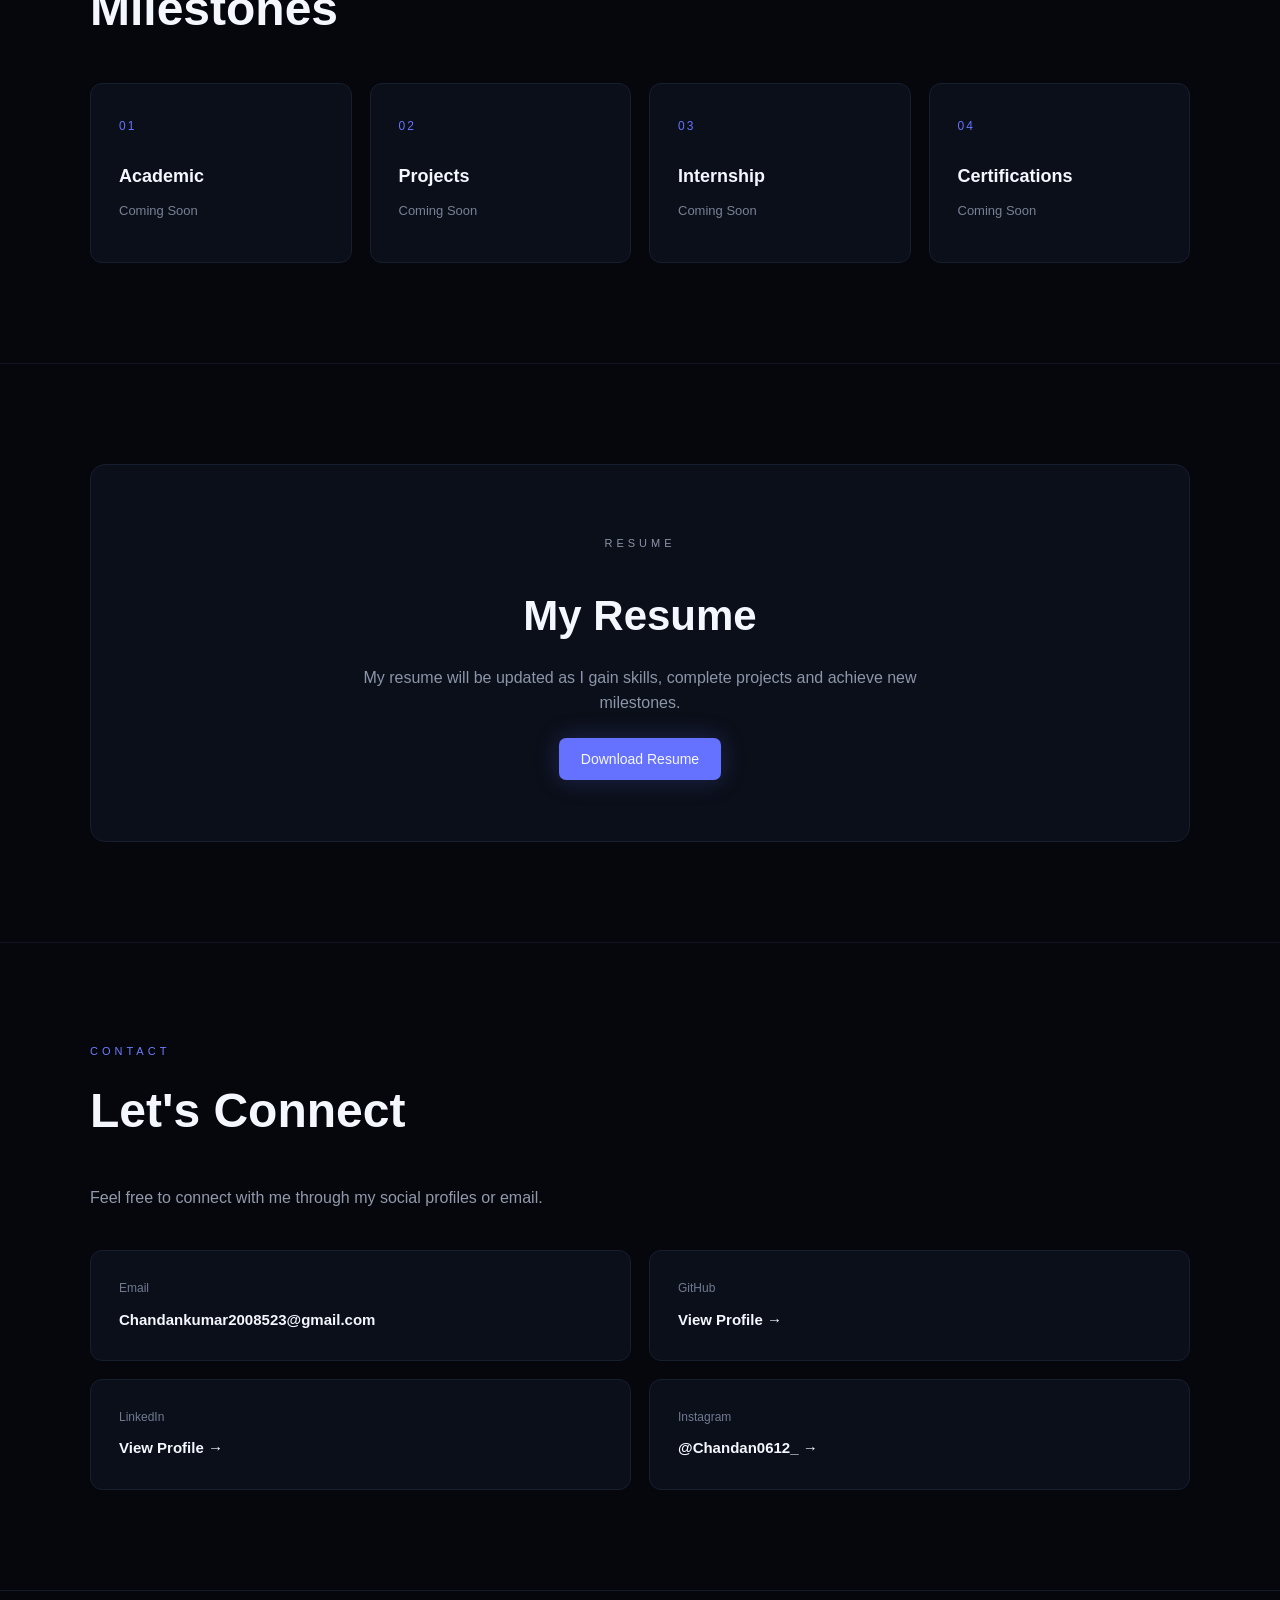
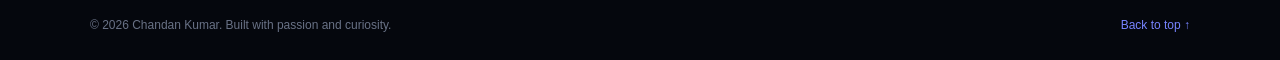
==== commit fecc8d7b: "Update index.html" ====
--- a/index.html
+++ b/index.html
@@ -6,7 +6,7 @@
     <meta name="viewport" content="width=device-width, initial-scale=1.0">
 
     <meta name="description"
-        content="Chandan Kumar - Electronics and Communication Engineering student and aspiring software engineer.">
+        content="Chandan Kumar - Electronics and Communication Engineering student exploring technology, programming and cybersecurity.">
 
     <title>Chandan Kumar | ECE Student</title>
 
@@ -15,97 +15,51 @@
 
 <body>
 
-    <!-- =========================
-         7 SECOND INTRO ANIMATION
-    ========================== -->
-
-    <div id="intro">
-
-        <div class="stars"></div>
-
-        <div class="intro-glow glow-one"></div>
-        <div class="intro-glow glow-two"></div>
-
-        <!-- Student Illustration -->
-        <div class="student-scene">
-
-            <div class="desk"></div>
-
-            <div class="laptop">
-                <div class="laptop-screen">
-                    <span>&lt;/&gt;</span>
-                    <small>CODE</small>
-                </div>
-                <div class="laptop-base"></div>
-            </div>
-
-            <div class="student">
-
-                <div class="head"></div>
-
-                <div class="body">
-                    <div class="arm"></div>
-                </div>
-
-            </div>
-
-            <div class="book">
+    <!-- ================================
+         INTRO ANIMATION
+         ================================ -->
+
+    <div id="intro-screen">
+
+        <div class="circuit-bg">
+            <div class="chip">
                 <span></span>
                 <span></span>
                 <span></span>
-            </div>
-
-            <div class="lamp">
-                <div class="lamp-head"></div>
-                <div class="lamp-pole"></div>
-                <div class="lamp-base"></div>
-            </div>
-
+                <span></span>
+                <span></span>
+                <span></span>
+                <span></span>
+                <span></span>
+            </div>
         </div>
 
-
-        <!-- Intro Text -->
-
         <div class="intro-content">
 
-            <div class="intro-small">
-                WELCOME TO
-            </div>
-
-            <h1>
-                CHANDAN KUMAR
-            </h1>
+            <div class="intro-logo">CK.</div>
 
             <div class="intro-line"></div>
 
-            <h2>
-                ECE STUDENT
-            </h2>
-
-            <p>
-                ASPIRING SOFTWARE ENGINEER
-            </p>
-
-            <div class="loading-area">
-
-                <div class="loading-track">
-                    <div class="loading-progress"></div>
-                </div>
-
-                <span class="loading-percent">
-                    INITIALIZING PORTFOLIO...
-                </span>
-
-            </div>
+            <h1>CHANDAN KUMAR</h1>
+
+            <p>ECE STUDENT</p>
+
+            <span>EXPLORING TECHNOLOGY & CYBERSECURITY</span>
+
+            <div class="loading-box">
+                <div class="loading-bar"></div>
+            </div>
+
+            <small>INITIALIZING PORTFOLIO...</small>
 
         </div>
 
     </div>
 
 
-    <!-- =========================
+    <!-- ================================
          NAVBAR
-    ========================== -->
+         ================================ -->
 
     <header class="navbar">
 
@@ -116,14 +70,15 @@
             </a>
 
             <nav>
+
                 <a href="#about">About</a>
                 <a href="#skills">Skills</a>
                 <a href="#education">Education</a>
                 <a href="#projects">Projects</a>
                 <a href="#journey">Journey</a>
                 <a href="#achievements">Achievements</a>
-                <a href="#resume">Resume</a>
                 <a href="#contact">Contact</a>
+
             </nav>
 
         </div>
@@ -133,13 +88,11 @@
 
     <main>
 
-        <!-- =========================
+        <!-- ================================
              HERO
-        ========================== -->
+             ================================ -->
 
         <section id="home" class="hero">
-
-            <div class="hero-background"></div>
 
             <div class="container hero-content">
 
@@ -152,7 +105,7 @@
                 </h1>
 
                 <h2>
-                    ECE Student
+                    First-year ECE Student
                     <span>•</span>
                     Aspiring Software Engineer
                 </h2>
@@ -160,7 +113,8 @@
                 <p class="hero-text">
                     First-year Electronics and Communication Engineering
                     student at Shri Mata Vaishno Devi University,
-                    exploring programming, problem solving and technology.
+                    exploring programming, technology, problem solving
+                    and cybersecurity.
                 </p>
 
                 <div class="buttons">
@@ -174,6 +128,9 @@
                     </a>
 
                 </div>
+
+
+                <!-- SOCIAL LINKS -->
 
                 <div class="social-links">
 
@@ -202,9 +159,9 @@
         </section>
 
 
-        <!-- =========================
+        <!-- ================================
              ABOUT
-        ========================== -->
+             ================================ -->
 
         <section id="about" class="section">
 
@@ -227,15 +184,15 @@
                     </p>
 
                     <p>
-                        I'm currently at the beginning of my engineering
-                        journey and exploring programming, technology
-                        and problem solving.
+                        I'm currently building my foundation in
+                        programming, technology and problem solving while
+                        exploring the world of cybersecurity.
                     </p>
 
                     <p>
-                        My goal is to build a strong technical foundation,
-                        work on real projects and gradually grow into
-                        the technology industry.
+                        My goal is to continuously learn, build practical
+                        projects and develop strong technical skills
+                        throughout my engineering journey.
                     </p>
 
                 </div>
@@ -245,9 +202,9 @@
         </section>
 
 
-        <!-- =========================
+        <!-- ================================
              SKILLS
-        ========================== -->
+             ================================ -->
 
         <section id="skills" class="section">
 
@@ -287,6 +244,18 @@
                         <p>Learning</p>
                     </div>
 
+                    <div class="card">
+                        <span class="card-number">05</span>
+                        <h3>Cybersecurity</h3>
+                        <p>Exploring</p>
+                    </div>
+
+                    <div class="card">
+                        <span class="card-number">06</span>
+                        <h3>Problem Solving</h3>
+                        <p>Developing</p>
+                    </div>
+
                 </div>
 
             </div>
@@ -294,9 +263,9 @@
         </section>
 
 
-        <!-- =========================
+        <!-- ================================
              EDUCATION
-        ========================== -->
+             ================================ -->
 
         <section id="education" class="section">
 
@@ -311,6 +280,9 @@
                 </h2>
 
                 <div class="timeline">
+
+
+                    <!-- BTECH -->
 
                     <div class="timeline-item">
 
@@ -340,6 +312,9 @@
 
                     </div>
 
+
+                    <!-- CLASS 12 -->
+
                     <div class="timeline-item">
 
                         <div class="timeline-dot"></div>
@@ -347,11 +322,11 @@
                         <div class="timeline-content">
 
                             <span class="date">
-                                2025
+                                Class 12
                             </span>
 
                             <h3>
-                                Class XII — Science
+                                Senior Secondary Education
                             </h3>
 
                             <h4>
@@ -359,14 +334,44 @@
                             </h4>
 
                             <p>
-                                Completed intermediate education with
-                                a focus on science and mathematics.
+                                Studied Physics, Chemistry, Mathematics,
+                                English and Computer Science.
                             </p>
 
                         </div>
 
                     </div>
 
+
+                    <!-- CLASS 10 -->
+
+                    <div class="timeline-item">
+
+                        <div class="timeline-dot"></div>
+
+                        <div class="timeline-content">
+
+                            <span class="date">
+                                Class 10
+                            </span>
+
+                            <h3>
+                                Secondary Education
+                            </h3>
+
+                            <h4>
+                                CBSE
+                            </h4>
+
+                            <p>
+                                Passed Class 10 from Shri Ramkrishna DAV
+                                Public School, Suriya.
+                            </p>
+
+                        </div>
+
+                    </div>
+
                 </div>
 
             </div>
@@ -374,9 +379,9 @@
         </section>
 
 
-        <!-- =========================
+        <!-- ================================
              PROJECTS
-        ========================== -->
+             ================================ -->
 
         <section id="projects" class="section">
 
@@ -391,47 +396,12 @@
                 </h2>
 
                 <p class="section-description">
-                    Projects will be added here as I learn and build
-                    new things throughout my engineering journey.
-                </p>
+                    Projects will be added here as I learn new
+                    technologies and build practical applications.
+                </p>
+
 
                 <div class="projects-grid">
-
-                    <article class="project-card">
-
-                        <span class="project-tag">
-                            CURRENT PROJECT
-                        </span>
-
-                        <h3>
-                            Personal Portfolio
-                        </h3>
-
-                        <p>
-                            A responsive personal portfolio website
-                            created to showcase my skills, education
-                            and engineering journey.
-                        </p>
-
-                        <div class="project-tech">
-                            <span>HTML</span>
-                            <span>CSS</span>
-                            <span>JavaScript</span>
-                        </div>
-
-                        <div class="project-links">
-                            <a href="https://github.com/chandan2079"
-                               target="_blank">
-                                GitHub →
-                            </a>
-
-                            <a href="https://portfolio-puce-three-no1bymq1vd.vercel.app/"
-                               target="_blank">
-                                Live Demo →
-                            </a>
-                        </div>
-
-                    </article>
 
 
                     <article class="project-card">
@@ -441,24 +411,30 @@
                         </span>
 
                         <h3>
-                            C Programming Project
+                            Project One
                         </h3>
 
                         <p>
-                            A programming project that will demonstrate
-                            my C programming and logical problem-solving
-                            skills.
+                            A future project showcasing programming
+                            and problem-solving skills.
                         </p>
 
                         <div class="project-tech">
-                            <span>C</span>
-                            <span>Logic</span>
+                            <span>
+                                Coming Soon
+                            </span>
                         </div>
 
                         <div class="project-links">
+
                             <a href="#">
                                 GitHub →
                             </a>
+
+                            <a href="#">
+                                Live Demo →
+                            </a>
+
                         </div>
 
                     </article>
@@ -471,19 +447,22 @@
                         </span>
 
                         <h3>
-                            Future Tech Project
+                            Project Two
                         </h3>
 
                         <p>
-                            A future project showcasing new technologies
-                            learned during my engineering journey.
+                            A future project that will be added as
+                            new skills are developed.
                         </p>
 
                         <div class="project-tech">
-                            <span>Coming Soon</span>
+                            <span>
+                                Coming Soon
+                            </span>
                         </div>
 
                         <div class="project-links">
+
                             <a href="#">
                                 GitHub →
                             </a>
@@ -491,10 +470,47 @@
                             <a href="#">
                                 Live Demo →
                             </a>
+
                         </div>
 
                     </article>
 
+
+                    <article class="project-card">
+
+                        <span class="project-tag">
+                            COMING SOON
+                        </span>
+
+                        <h3>
+                            Project Three
+                        </h3>
+
+                        <p>
+                            A future project documenting practical
+                            learning during engineering.
+                        </p>
+
+                        <div class="project-tech">
+                            <span>
+                                Coming Soon
+                            </span>
+                        </div>
+
+                        <div class="project-links">
+
+                            <a href="#">
+                                GitHub →
+                            </a>
+
+                            <a href="#">
+                                Live Demo →
+                            </a>
+
+                        </div>
+
+                    </article>
+
                 </div>
 
             </div>
@@ -502,180 +518,58 @@
         </section>
 
 
-        <!-- =========================
-             LEARNING ROADMAP
-        ========================== -->
-
-        <section id="journey" class="section roadmap-section">
+        <!-- ================================
+             JOURNEY
+             ================================ -->
+
+        <section id="journey" class="section">
 
             <div class="container">
 
                 <p class="section-label">
-                    4 YEAR ROADMAP
+                    MY JOURNEY
                 </p>
 
                 <h2 class="section-title">
-                    ECE → Technology Career
+                    Exploring Electronics & Technology
                 </h2>
 
-                <p class="section-description">
-                    A practical roadmap for maintaining strong academics
-                    while building the skills required for software and
-                    technology opportunities.
-                </p>
-
-
-                <!-- YEAR 1 -->
-
-                <div class="roadmap-card">
-
-                    <div class="roadmap-year">
-                        YEAR 01
-                    </div>
-
-                    <div class="roadmap-content">
+                <div class="journey-card">
+
+                    <div class="journey-year">
+                        2026 — 2030
+                    </div>
+
+                    <div class="journey-content">
 
                         <h3>
-                            Foundation & Strong CGPA
+                            Electronics & Communication Engineering
                         </h3>
 
                         <p>
-                            Target: <strong>8.5+ CGPA</strong>
+                            My engineering journey is focused on exploring
+                            electronics, communication systems, programming,
+                            cybersecurity and modern technology.
                         </p>
 
-                        <ul>
-                            <li>Focus seriously on every semester subject</li>
-                            <li>Learn C Programming</li>
-                            <li>Programming fundamentals</li>
-                            <li>Basic problem solving</li>
-                            <li>HTML & CSS</li>
-                            <li>Git & GitHub</li>
-                            <li>Build 2–3 small projects</li>
-                            <li>Create a professional GitHub profile</li>
-                        </ul>
+                        <p>
+                            I aim to learn continuously, build practical
+                            projects and discover the areas of technology
+                            where I can grow and contribute.
+                        </p>
 
                     </div>
 
                 </div>
 
-
-                <!-- YEAR 2 -->
-
-                <div class="roadmap-card">
-
-                    <div class="roadmap-year">
-                        YEAR 02
-                    </div>
-
-                    <div class="roadmap-content">
-
-                        <h3>
-                            DSA & Development
-                        </h3>
-
-                        <p>
-                            Target: <strong>8.5+ CGPA + Strong DSA</strong>
-                        </p>
-
-                        <ul>
-                            <li>C++</li>
-                            <li>Data Structures & Algorithms</li>
-                            <li>SQL</li>
-                            <li>DBMS</li>
-                            <li>Operating Systems basics</li>
-                            <li>Computer Networks basics</li>
-                            <li>JavaScript</li>
-                            <li>React fundamentals</li>
-                            <li>Build 2–3 strong projects</li>
-                            <li>Start internship preparation</li>
-                        </ul>
-
-                    </div>
-
-                </div>
-
-
-                <!-- YEAR 3 -->
-
-                <div class="roadmap-card">
-
-                    <div class="roadmap-year">
-                        YEAR 03
-                    </div>
-
-                    <div class="roadmap-content">
-
-                        <h3>
-                            Internship → PPO
-                        </h3>
-
-                        <p>
-                            Target:
-                            <strong>Internship / Pre-Placement Opportunity</strong>
-                        </p>
-
-                        <ul>
-                            <li>Advanced DSA</li>
-                            <li>Backend development</li>
-                            <li>REST APIs</li>
-                            <li>Cloud fundamentals</li>
-                            <li>Docker basics</li>
-                            <li>System design fundamentals</li>
-                            <li>Resume building</li>
-                            <li>LinkedIn & GitHub optimization</li>
-                            <li>Apply for internships</li>
-                            <li>Prepare for PPO / placement</li>
-                            <li>Apply off-campus as well</li>
-                        </ul>
-
-                    </div>
-
-                </div>
-
-
-                <!-- YEAR 4 -->
-
-                <div class="roadmap-card">
-
-                    <div class="roadmap-year">
-                        YEAR 04
-                    </div>
-
-                    <div class="roadmap-content">
-
-                        <h3>
-                            Placement & Career
-                        </h3>
-
-                        <p>
-                            Target:
-                            <strong>Software / Technology Role</strong>
-                        </p>
-
-                        <ul>
-                            <li>Advanced interview preparation</li>
-                            <li>DSA revision</li>
-                            <li>Core CS concepts revision</li>
-                            <li>System design</li>
-                            <li>Mock interviews</li>
-                            <li>Resume refinement</li>
-                            <li>On-campus placements</li>
-                            <li>Off-campus applications</li>
-                            <li>Negotiate and evaluate offers</li>
-                        </ul>
-
-                    </div>
-
-                </div>
-
             </div>
 
         </section>
 
 
-        <!-- =========================
+        <!-- ================================
              ACHIEVEMENTS
-        ========================== -->
+             ================================ -->
 
         <section id="achievements" class="section">
 
@@ -689,38 +583,74 @@
                     Milestones
                 </h2>
 
-                <div class="achievement-grid">
-
-                    <div class="achievement-card">
-                        <span>01</span>
-                        <h3>8.5+ CGPA</h3>
+                <div class="cards">
+
+
+                    <div class="card">
+
+                        <span class="card-number">
+                            01
+                        </span>
+
+                        <h3>
+                            Academic
+                        </h3>
+
                         <p>
-                            Semester academic target
+                            Coming Soon
                         </p>
-                    </div>
-
-                    <div class="achievement-card">
-                        <span>02</span>
-                        <h3>Projects</h3>
+
+                    </div>
+
+
+                    <div class="card">
+
+                        <span class="card-number">
+                            02
+                        </span>
+
+                        <h3>
+                            Projects
+                        </h3>
+
                         <p>
-                            Practical development experience
+                            Coming Soon
                         </p>
-                    </div>
-
-                    <div class="achievement-card">
-                        <span>03</span>
-                        <h3>Internship</h3>
+
+                    </div>
+
+
+                    <div class="card">
+
+                        <span class="card-number">
+                            03
+                        </span>
+
+                        <h3>
+                            Internship
+                        </h3>
+
                         <p>
-                            Industry experience target
+                            Coming Soon
                         </p>
-                    </div>
-
-                    <div class="achievement-card">
-                        <span>04</span>
-                        <h3>PPO</h3>
+
+                    </div>
+
+
+                    <div class="card">
+
+                        <span class="card-number">
+                            04
+                        </span>
+
+                        <h3>
+                            Certifications
+                        </h3>
+
                         <p>
-                            Pre-placement opportunity target
+                            Coming Soon
                         </p>
+
                     </div>
 
                 </div>
@@ -730,9 +660,9 @@
         </section>
 
 
-        <!-- =========================
+        <!-- ================================
              RESUME
-        ========================== -->
+             ================================ -->
 
         <section id="resume" class="section">
 
@@ -760,9 +690,9 @@
         </section>
 
 
-        <!-- =========================
+        <!-- ================================
              CONTACT
-        ========================== -->
+             ================================ -->
 
         <section id="contact" class="section">
 
@@ -781,7 +711,11 @@
                     profiles or email.
                 </p>
 
+
                 <div class="contact-grid">
+
+
+                    <!-- EMAIL -->
 
                     <a href="mailto:Chandankumar2008523@gmail.com"
                        class="contact-card">
@@ -796,6 +730,8 @@
 
                     </a>
 
+
+                    <!-- GITHUB -->
 
                     <a href="https://github.com/chandan2079"
                        target="_blank"
@@ -813,6 +749,8 @@
                     </a>
 
 
+                    <!-- LINKEDIN -->
+
                     <a href="https://www.linkedin.com/in/chandan-kumar-9a03062ab/"
                        target="_blank"
                        rel="noopener noreferrer"
@@ -829,6 +767,8 @@
                     </a>
 
 
+                    <!-- INSTAGRAM -->
+
                     <a href="https://www.instagram.com/Chandan0612_/"
                        target="_blank"
                        rel="noopener noreferrer"
@@ -853,9 +793,9 @@
     </main>
 
 
-    <!-- =========================
+    <!-- ================================
          FOOTER
-    ========================== -->
+         ================================ -->
 
     <footer>
 
--- a/style.css
+++ b/style.css
@@ -1,3 +1,7 @@
+/* =========================
+   GLOBAL
+========================= */
+
 * {
     margin: 0;
     padding: 0;
@@ -10,9 +14,14 @@
 
 body {
     font-family: Arial, Helvetica, sans-serif;
-    background: #080808;
-    color: #f5f5f5;
+    background: #05070d;
+    color: #f5f7ff;
     line-height: 1.6;
+    overflow-x: hidden;
+}
+
+body.intro-active {
+    overflow: hidden;
 }
 
 a {
@@ -25,185 +34,809 @@
     margin: auto;
 }
 
-/* NAVBAR */
+
+/* =========================
+   INTRO
+========================= */
+
+#intro {
+    position: fixed;
+    inset: 0;
+    z-index: 99999;
+
+    background:
+        radial-gradient(circle at 20% 20%, rgba(55, 85, 255, .15), transparent 35%),
+        radial-gradient(circle at 80% 70%, rgba(130, 45, 255, .13), transparent 35%),
+        #020308;
+
+    display: flex;
+    align-items: center;
+    justify-content: center;
+
+    overflow: hidden;
+
+    animation: introExit 1s ease 6.5s forwards;
+}
+
+
+/* Stars */
+
+.stars {
+    position: absolute;
+    inset: 0;
+
+    background-image:
+        radial-gradient(circle, rgba(100, 130, 255, .8) 1px, transparent 1px);
+
+    background-size: 90px 90px;
+
+    opacity: .35;
+
+    animation: starsMove 8s linear infinite;
+}
+
+.stars::after {
+    content: "";
+    position: absolute;
+    inset: 0;
+
+    background-image:
+        radial-gradient(circle, rgba(150, 100, 255, .7) 1px, transparent 1px);
+
+    background-size: 140px 140px;
+
+    animation: starsMove 12s linear infinite reverse;
+}
+
+
+/* Glow */
+
+.intro-glow {
+    position: absolute;
+
+    width: 450px;
+    height: 450px;
+
+    border-radius: 50%;
+
+    filter: blur(120px);
+
+    opacity: .15;
+}
+
+.glow-one {
+    background: #244cff;
+
+    top: -220px;
+    left: -150px;
+
+    animation: glowMove 5s infinite alternate;
+}
+
+.glow-two {
+    background: #8c32ff;
+
+    bottom: -220px;
+    right: -150px;
+
+    animation: glowMove 6s infinite alternate-reverse;
+}
+
+
+/* =========================
+   STUDENT SCENE
+========================= */
+
+.student-scene {
+    position: absolute;
+
+    width: 520px;
+    height: 400px;
+
+    right: 7%;
+    bottom: 0;
+
+    opacity: 0;
+
+    transform: translateY(40px);
+
+    animation: sceneAppear 1.5s ease 1s forwards;
+}
+
+
+/* Desk */
+
+.desk {
+    position: absolute;
+
+    width: 430px;
+    height: 10px;
+
+    background: #171c2a;
+
+    bottom: 65px;
+    right: 10px;
+
+    border-radius: 10px;
+
+    box-shadow:
+        0 0 25px rgba(70, 90, 255, .15);
+}
+
+
+/* Laptop */
+
+.laptop {
+    position: absolute;
+
+    right: 110px;
+    bottom: 78px;
+
+    width: 190px;
+    height: 130px;
+}
+
+
+/* Screen */
+
+.laptop-screen {
+    width: 175px;
+    height: 110px;
+
+    border: 5px solid #252c40;
+
+    border-radius: 10px 10px 4px 4px;
+
+    background:
+        linear-gradient(135deg, #070a13, #0e1424);
+
+    box-shadow:
+        0 0 35px rgba(74, 92, 255, .25);
+
+    display: flex;
+    flex-direction: column;
+    align-items: center;
+    justify-content: center;
+
+    color: #6d7dff;
+}
+
+.laptop-screen span {
+    font-size: 30px;
+    font-weight: bold;
+}
+
+.laptop-screen small {
+    letter-spacing: 4px;
+    font-size: 9px;
+    margin-top: 5px;
+}
+
+
+/* Laptop base */
+
+.laptop-base {
+    width: 215px;
+    height: 9px;
+
+    background: #252c40;
+
+    margin-left: -20px;
+
+    border-radius: 0 0 15px 15px;
+}
+
+
+/* Student */
+
+.student {
+    position: absolute;
+
+    width: 130px;
+    height: 230px;
+
+    bottom: 65px;
+    right: 280px;
+}
+
+
+/* Head */
+
+.head {
+    position: absolute;
+
+    width: 60px;
+    height: 70px;
+
+    background: #737d99;
+
+    border-radius: 50%;
+
+    top: 15px;
+    left: 38px;
+
+    opacity: .7;
+}
+
+
+/* Body */
+
+.body {
+    position: absolute;
+
+    width: 105px;
+    height: 130px;
+
+    background: #353e59;
+
+    border-radius: 45px 45px 15px 15px;
+
+    left: 18px;
+    top: 75px;
+
+    transform: rotate(-8deg);
+}
+
+
+/* Arm */
+
+.arm {
+    position: absolute;
+
+    width: 100px;
+    height: 18px;
+
+    background: #59647f;
+
+    border-radius: 20px;
+
+    top: 55px;
+    right: -55px;
+
+    transform: rotate(25deg);
+}
+
+
+/* Book */
+
+.book {
+    position: absolute;
+
+    width: 100px;
+    height: 50px;
+
+    left: 40px;
+    bottom: 75px;
+
+    transform: rotate(-8deg);
+
+    background: #171d30;
+
+    border: 1px solid #35405e;
+
+    box-shadow: 0 0 20px rgba(60, 80, 255, .12);
+}
+
+.book span {
+    display: block;
+
+    width: 65px;
+    height: 2px;
+
+    background: #5969a1;
+
+    margin: 9px auto;
+}
+
+
+/* Lamp */
+
+.lamp {
+    position: absolute;
+
+    right: 25px;
+    bottom: 75px;
+
+    width: 70px;
+    height: 180px;
+}
+
+.lamp-head {
+    width: 70px;
+    height: 35px;
+
+    border-radius: 50% 50% 10px 10px;
+
+    background: #272e44;
+
+    transform: rotate(-20deg);
+}
+
+.lamp-pole {
+    width: 5px;
+    height: 110px;
+
+    background: #303850;
+
+    margin-left: 45px;
+
+    transform: rotate(-12deg);
+}
+
+.lamp-base {
+    width: 70px;
+    height: 8px;
+
+    background: #303850;
+
+    border-radius: 10px;
+}
+
+
+/* =========================
+   INTRO CONTENT
+========================= */
+
+.intro-content {
+    position: relative;
+    z-index: 5;
+
+    width: 650px;
+
+    text-align: center;
+
+    transform: translateX(-170px);
+}
+
+
+.intro-small {
+    color: #9da7c5;
+
+    font-size: 12px;
+
+    letter-spacing: 8px;
+
+    opacity: 0;
+
+    animation: fadeUp .8s ease .4s forwards;
+}
+
+
+.intro-content h1 {
+    margin-top: 18px;
+
+    font-size: clamp(42px, 6vw, 76px);
+
+    letter-spacing: 8px;
+
+    line-height: 1.1;
+
+    opacity: 0;
+
+    animation: nameReveal 1.1s ease .8s forwards;
+}
+
+
+.intro-line {
+    width: 0;
+    height: 2px;
+
+    background: #6d79ff;
+
+    margin: 22px auto;
+
+    box-shadow: 0 0 15px #5967ff;
+
+    animation: lineGrow 1s ease 1.8s forwards;
+}
+
+
+.intro-content h2 {
+    font-size: 19px;
+
+    letter-spacing: 7px;
+
+    color: #7885ff;
+
+    opacity: 0;
+
+    animation: fadeUp .8s ease 2s forwards;
+}
+
+
+.intro-content p {
+    margin-top: 10px;
+
+    color: #c5c9d8;
+
+    font-size: 12px;
+
+    letter-spacing: 5px;
+
+    opacity: 0;
+
+    animation: fadeUp .8s ease 2.3s forwards;
+}
+
+
+/* Loading */
+
+.loading-area {
+    width: 330px;
+
+    margin: 55px auto 0;
+
+    opacity: 0;
+
+    animation: fadeUp .8s ease 2.7s forwards;
+}
+
+
+.loading-track {
+    width: 100%;
+    height: 3px;
+
+    background: #202638;
+
+    overflow: hidden;
+}
+
+
+.loading-progress {
+    width: 0;
+    height: 100%;
+
+    background: linear-gradient(90deg, #596aff, #a15cff);
+
+    box-shadow: 0 0 15px #6975ff;
+
+    animation: loading 6s linear forwards;
+}
+
+
+.loading-percent {
+    display: block;
+
+    margin-top: 12px;
+
+    color: #68728e;
+
+    font-size: 9px;
+
+    letter-spacing: 4px;
+}
+
+
+/* =========================
+   INTRO ANIMATIONS
+========================= */
+
+@keyframes introExit {
+    0% {
+        opacity: 1;
+        visibility: visible;
+    }
+
+    100% {
+        opacity: 0;
+        visibility: hidden;
+        pointer-events: none;
+    }
+}
+
+@keyframes fadeUp {
+    from {
+        opacity: 0;
+        transform: translateY(25px);
+    }
+
+    to {
+        opacity: 1;
+        transform: translateY(0);
+    }
+}
+
+@keyframes nameReveal {
+    from {
+        opacity: 0;
+        transform: scale(.9);
+        letter-spacing: 20px;
+    }
+
+    to {
+        opacity: 1;
+        transform: scale(1);
+        letter-spacing: 8px;
+    }
+}
+
+@keyframes lineGrow {
+    from {
+        width: 0;
+    }
+
+    to {
+        width: 130px;
+    }
+}
+
+@keyframes loading {
+    from {
+        width: 0;
+    }
+
+    to {
+        width: 100%;
+    }
+}
+
+@keyframes starsMove {
+    from {
+        transform: translate(0, 0);
+    }
+
+    to {
+        transform: translate(-80px, -40px);
+    }
+}
+
+@keyframes glowMove {
+    from {
+        transform: translate(0, 0);
+    }
+
+    to {
+        transform: translate(80px, 50px);
+    }
+}
+
+@keyframes sceneAppear {
+    from {
+        opacity: 0;
+        transform: translateY(60px) scale(.95);
+    }
+
+    to {
+        opacity: .55;
+        transform: translateY(0) scale(1);
+    }
+}
+
+
+/* =========================
+   NAVBAR
+========================= */
 
 .navbar {
     position: sticky;
+
     top: 0;
+
     z-index: 1000;
-    background: rgba(8, 8, 8, 0.85);
-    backdrop-filter: blur(12px);
-    border-bottom: 1px solid #222;
+
+    background: rgba(5, 7, 13, .88);
+
+    backdrop-filter: blur(15px);
+
+    border-bottom: 1px solid #151b2a;
 }
 
 .nav-content {
     min-height: 70px;
+
     display: flex;
+
     align-items: center;
+
     justify-content: space-between;
 }
 
 .logo {
-    font-size: 1.6rem;
+    font-size: 25px;
+
     font-weight: 800;
+
+    letter-spacing: 2px;
 }
 
 nav {
     display: flex;
-    gap: 25px;
+
+    gap: 22px;
+
+    flex-wrap: wrap;
+
+    justify-content: flex-end;
 }
 
 nav a {
-    color: #aaa;
-    font-size: 0.9rem;
-    transition: 0.3s;
+    color: #9ba3b8;
+
+    font-size: 13px;
+
+    transition: .3s;
 }
 
 nav a:hover {
-    color: white;
-}
-
-/* HERO */
+    color: #7b88ff;
+}
+
+
+/* =========================
+   HERO
+========================= */
 
 .hero {
+    position: relative;
+
     min-height: 90vh;
+
     display: flex;
+
     align-items: center;
-    position: relative;
+
     overflow: hidden;
 }
 
-.hero::before {
-    content: "";
+.hero-background {
     position: absolute;
-    width: 450px;
-    height: 450px;
-    background: #303030;
-    filter: blur(130px);
-    opacity: 0.35;
-    border-radius: 50%;
-    top: 10%;
-    right: 5%;
+
+    inset: 0;
+
+    background:
+        radial-gradient(circle at 80% 40%, rgba(70, 80, 255, .14), transparent 30%),
+        radial-gradient(circle at 20% 80%, rgba(120, 50, 255, .08), transparent 30%);
 }
 
 .hero-content {
     position: relative;
-    z-index: 1;
+
+    z-index: 2;
 }
 
 .intro {
-    color: #999;
-    margin-bottom: 10px;
-}
-
-h1 {
-    font-size: clamp(3rem, 8vw, 6rem);
-    line-height: 1;
-    letter-spacing: -4px;
-    margin-bottom: 20px;
+    color: #8995ff;
+
+    letter-spacing: 3px;
+}
+
+.hero h1 {
+    font-size: clamp(45px, 8vw, 85px);
+
+    line-height: 1.1;
+
+    margin: 10px 0;
 }
 
 .hero h2 {
-    font-size: clamp(1.2rem, 3vw, 2rem);
+    color: #7885ff;
+
+    font-size: 21px;
+
     font-weight: 500;
-    color: #ccc;
 }
 
 .hero h2 span {
-    color: #666;
+    margin: 0 10px;
 }
 
 .hero-text {
     max-width: 650px;
-    color: #999;
-    margin: 25px 0;
-    font-size: 1.05rem;
+
+    color: #9ca4b7;
+
+    margin-top: 20px;
 }
 
 .buttons {
     display: flex;
+
     gap: 15px;
+
+    margin-top: 30px;
+
     flex-wrap: wrap;
 }
 
 .btn {
-    display: inline-block;
     padding: 13px 22px;
-    border-radius: 8px;
-    border: 1px solid #333;
-    transition: 0.3s;
+
+    border-radius: 7px;
+
+    font-size: 14px;
+
+    transition: .3s;
 }
 
 .btn.primary {
-    background: white;
-    color: black;
+    background: #6571ff;
+
+    box-shadow: 0 0 25px rgba(101, 113, 255, .25);
 }
 
 .btn.primary:hover {
     transform: translateY(-3px);
+
+    box-shadow: 0 0 35px rgba(101, 113, 255, .4);
 }
 
 .btn.secondary {
-    color: white;
+    border: 1px solid #394158;
+
+    color: #d7dbea;
 }
 
 .btn.secondary:hover {
-    background: #181818;
+    border-color: #707cff;
 }
 
 .social-links {
     display: flex;
-    gap: 20px;
-    margin-top: 25px;
-    color: #999;
-}
-
-.social-links a:hover {
-    color: white;
-}
-
-/* SECTIONS */
+
+    gap: 25px;
+
+    margin-top: 30px;
+
+    color: #8e96ab;
+
+    font-size: 14px;
+}
+
+
+/* =========================
+   SECTIONS
+========================= */
 
 .section {
-    padding: 110px 0;
-    border-top: 1px solid #171717;
+    padding: 100px 0;
+
+    border-top: 1px solid #101521;
 }
 
 .section-label {
-    font-size: 0.75rem;
-    letter-spacing: 3px;
-    color: #777;
-    margin-bottom: 15px;
+    color: #707dff;
+
+    font-size: 11px;
+
+    letter-spacing: 4px;
+
+    margin-bottom: 12px;
 }
 
 .section-title {
-    font-size: clamp(2rem, 5vw, 3.5rem);
+    font-size: clamp(30px, 5vw, 48px);
+
     margin-bottom: 35px;
-    letter-spacing: -1px;
 }
 
 .section-description {
-    color: #888;
-    max-width: 650px;
-    margin-bottom: 35px;
-}
-
-/* ABOUT */
+    color: #9299aa;
+
+    max-width: 700px;
+
+    margin-bottom: 40px;
+}
+
+
+/* =========================
+   ABOUT
+========================= */
 
 .about-card {
+    padding: 35px;
+
+    background: #0b0f19;
+
+    border: 1px solid #171e2e;
+
+    border-radius: 12px;
+
     max-width: 850px;
-    padding: 35px;
-    border: 1px solid #262626;
-    border-radius: 16px;
-    background: linear-gradient(
-        145deg,
-        rgba(255,255,255,0.04),
-        rgba(255,255,255,0.01)
-    );
 }
 
 .about-card p {
-    color: #aaa;
+    color: #a9afbf;
+
     margin-bottom: 18px;
 }
 
@@ -211,291 +844,575 @@
     margin-bottom: 0;
 }
 
-/* CARDS */
+
+/* =========================
+   SKILLS
+========================= */
 
 .cards {
     display: grid;
-    grid-template-columns: repeat(2, 1fr);
+
+    grid-template-columns: repeat(4, 1fr);
+
     gap: 18px;
 }
 
 .card {
-    padding: 30px;
-    border: 1px solid #252525;
-    border-radius: 15px;
-    background: #0d0d0d;
-    transition: 0.3s;
+    background: #0b0f19;
+
+    border: 1px solid #171e2e;
+
+    border-radius: 12px;
+
+    padding: 28px;
+
+    min-height: 180px;
+
+    transition: .3s;
 }
 
 .card:hover {
-    transform: translateY(-5px);
-    border-color: #444;
+    transform: translateY(-6px);
+
+    border-color: #5967d9;
 }
 
 .card-number {
-    color: #555;
-    font-size: 0.8rem;
+    color: #6572ff;
+
+    font-size: 12px;
+
+    letter-spacing: 2px;
 }
 
 .card h3 {
-    margin: 15px 0 8px;
+    margin: 25px 0 10px;
+
+    font-size: 18px;
 }
 
 .card p {
-    color: #888;
-}
-
-/* TIMELINE */
+    color: #798196;
+
+    font-size: 13px;
+}
+
+
+/* =========================
+   TIMELINE
+========================= */
 
 .timeline {
-    border-left: 1px solid #333;
+    position: relative;
+
+    max-width: 850px;
+
+    border-left: 1px solid #29314a;
+
     margin-left: 10px;
 }
 
 .timeline-item {
     position: relative;
+
     padding-left: 35px;
-    padding-bottom: 20px;
+
+    margin-bottom: 55px;
 }
 
 .timeline-dot {
     position: absolute;
+
+    width: 11px;
+    height: 11px;
+
+    background: #6875ff;
+
+    border-radius: 50%;
+
     left: -6px;
     top: 5px;
-    width: 11px;
-    height: 11px;
-    border-radius: 50%;
-    background: white;
+
+    box-shadow: 0 0 15px #5967ff;
 }
 
 .date {
-    color: #777;
-    font-size: 0.85rem;
+    color: #6875ff;
+
+    font-size: 12px;
+
+    letter-spacing: 2px;
 }
 
 .timeline-content h3 {
-    margin: 10px 0 5px;
+    margin-top: 10px;
+
+    font-size: 22px;
 }
 
 .timeline-content h4 {
-    color: #aaa;
-    font-weight: 500;
+    color: #929aff;
+
+    margin: 5px 0 10px;
 }
 
 .timeline-content p {
-    color: #777;
-    margin-top: 12px;
-}
-
-/* PROJECTS */
+    color: #8d95a9;
+}
+
+
+/* =========================
+   PROJECTS
+========================= */
 
 .projects-grid {
     display: grid;
+
     grid-template-columns: repeat(3, 1fr);
-    gap: 18px;
+
+    gap: 20px;
 }
 
 .project-card {
-    padding: 28px;
-    border: 1px solid #252525;
-    border-radius: 15px;
-    background: #0d0d0d;
-    transition: 0.3s;
+    background: #0b0f19;
+
+    border: 1px solid #171e2e;
+
+    padding: 30px;
+
+    border-radius: 12px;
+
+    transition: .3s;
 }
 
 .project-card:hover {
-    transform: translateY(-6px);
+    transform: translateY(-7px);
+
+    border-color: #5967d9;
 }
 
 .project-tag {
-    font-size: 0.7rem;
+    font-size: 10px;
+
     letter-spacing: 2px;
-    color: #777;
+
+    color: #7784ff;
 }
 
 .project-card h3 {
-    margin: 20px 0 10px;
+    margin: 18px 0 12px;
+
+    font-size: 22px;
 }
 
 .project-card p {
-    color: #888;
+    color: #8e96a9;
+
+    font-size: 14px;
 }
 
 .project-tech {
     display: flex;
+
+    gap: 8px;
+
     flex-wrap: wrap;
-    gap: 8px;
-    margin: 20px 0;
+
+    margin: 25px 0;
 }
 
 .project-tech span {
-    font-size: 0.75rem;
+    border: 1px solid #29314a;
+
     padding: 5px 9px;
-    border: 1px solid #333;
-    border-radius: 20px;
-    color: #999;
+
+    border-radius: 5px;
+
+    color: #8f98b1;
+
+    font-size: 11px;
 }
 
 .project-links {
     display: flex;
-    gap: 15px;
-    color: #ddd;
-    font-size: 0.9rem;
-}
-
-/* JOURNEY */
-
-.journey-grid {
+
+    gap: 18px;
+
+    color: #8290ff;
+
+    font-size: 13px;
+}
+
+
+/* =========================
+   ROADMAP
+========================= */
+
+.roadmap-section {
+    background:
+        radial-gradient(circle at 50% 0%, rgba(75, 85, 255, .07), transparent 35%);
+}
+
+.roadmap-card {
     display: grid;
-    grid-template-columns: repeat(3, 1fr);
+
+    grid-template-columns: 140px 1fr;
+
+    gap: 30px;
+
+    padding: 35px;
+
+    margin-bottom: 20px;
+
+    background: #0a0e17;
+
+    border: 1px solid #182036;
+
+    border-radius: 14px;
+
+    transition: .3s;
+}
+
+.roadmap-card:hover {
+    border-color: #5665df;
+
+    transform: translateX(5px);
+}
+
+.roadmap-year {
+    color: #707dff;
+
+    font-weight: bold;
+
+    letter-spacing: 3px;
+
+    font-size: 13px;
+}
+
+.roadmap-content h3 {
+    font-size: 25px;
+
+    margin-bottom: 8px;
+}
+
+.roadmap-content > p {
+    color: #8e98b0;
+
+    margin-bottom: 20px;
+}
+
+.roadmap-content strong {
+    color: #8290ff;
+}
+
+.roadmap-content ul {
+    list-style: none;
+
+    display: grid;
+
+    grid-template-columns: repeat(2, 1fr);
+
+    gap: 10px 30px;
+}
+
+.roadmap-content li {
+    color: #9ca4b8;
+
+    font-size: 14px;
+
+    padding-left: 18px;
+
+    position: relative;
+}
+
+.roadmap-content li::before {
+    content: "✓";
+
+    position: absolute;
+
+    left: 0;
+
+    color: #6e7bff;
+}
+
+
+/* =========================
+   ACHIEVEMENTS
+========================= */
+
+.achievement-grid {
+    display: grid;
+
+    grid-template-columns: repeat(4, 1fr);
+
     gap: 18px;
 }
 
-.journey-item {
-    padding: 25px;
-    border-left: 1px solid #333;
-}
-
-.journey-item span {
-    color: #555;
-}
-
-.journey-item h3 {
-    margin: 12px 0 8px;
-}
-
-.journey-item p {
-    color: #777;
-}
-
-/* RESUME */
+.achievement-card {
+    background: #0b0f19;
+
+    border: 1px solid #171e2e;
+
+    border-radius: 12px;
+
+    padding: 28px;
+}
+
+.achievement-card span {
+    color: #6977ff;
+
+    font-size: 12px;
+}
+
+.achievement-card h3 {
+    margin: 20px 0 8px;
+}
+
+.achievement-card p {
+    color: #858ea2;
+
+    font-size: 13px;
+}
+
+
+/* =========================
+   RESUME
+========================= */
 
 .resume-box {
     text-align: center;
-    padding: 70px 25px;
-    border: 1px solid #282828;
-    border-radius: 18px;
-    background: #0d0d0d;
+
+    padding: 70px 30px;
+
+    background: #0b0f19;
+
+    border: 1px solid #171e2e;
+
+    border-radius: 15px;
 }
 
 .resume-box h2 {
-    font-size: clamp(2rem, 5vw, 3.5rem);
+    font-size: 42px;
+
     margin-bottom: 15px;
 }
 
 .resume-box p {
-    color: #888;
+    color: #8c95a9;
+
     max-width: 600px;
+
     margin: 0 auto 30px;
 }
 
-/* CONTACT */
+
+/* =========================
+   CONTACT
+========================= */
 
 .contact-grid {
     display: grid;
-    grid-template-columns: repeat(3, 1fr);
+
+    grid-template-columns: repeat(2, 1fr);
+
     gap: 18px;
 }
 
 .contact-card {
-    padding: 25px;
-    border: 1px solid #252525;
-    border-radius: 14px;
-    transition: 0.3s;
+    padding: 28px;
+
+    background: #0b0f19;
+
+    border: 1px solid #171e2e;
+
+    border-radius: 12px;
+
+    transition: .3s;
 }
 
 .contact-card:hover {
+    border-color: #6572ff;
+
     transform: translateY(-4px);
 }
 
 .contact-card span {
     display: block;
-    color: #777;
-    font-size: 0.8rem;
+
+    color: #707a91;
+
+    font-size: 12px;
+
     margin-bottom: 8px;
 }
 
 .contact-card strong {
-    font-weight: 500;
-}
-
-/* FOOTER */
+    font-size: 15px;
+}
+
+
+/* =========================
+   FOOTER
+========================= */
 
 footer {
-    border-top: 1px solid #171717;
-    padding: 30px 0;
+    border-top: 1px solid #151b29;
+
+    padding: 25px 0;
+
+    color: #697286;
+
+    font-size: 12px;
 }
 
 .footer-content {
     display: flex;
+
+    align-items: center;
+
     justify-content: space-between;
+
     gap: 20px;
-    color: #666;
-    font-size: 0.85rem;
 }
 
 .footer-content a {
-    color: #aaa;
-}
-
-/* ANIMATION */
-
-.hidden {
-    opacity: 0;
-    transform: translateY(25px);
-    transition: opacity 0.7s ease, transform 0.7s ease;
-}
-
-.show {
-    opacity: 1;
-    transform: translateY(0);
-}
-
-/* MOBILE */
-
-@media (max-width: 800px) {
+    color: #7784ff;
+}
+
+
+/* =========================
+   RESPONSIVE
+========================= */
+
+@media (max-width: 900px) {
+
+    .student-scene {
+        right: -120px;
+        opacity: .2 !important;
+    }
+
+    .intro-content {
+        transform: none;
+        width: 90%;
+    }
+
+    .cards {
+        grid-template-columns: repeat(2, 1fr);
+    }
+
+    .projects-grid {
+        grid-template-columns: 1fr;
+    }
+
+    .achievement-grid {
+        grid-template-columns: repeat(2, 1fr);
+    }
 
     nav {
-        display: none;
+        gap: 12px;
+    }
+
+    nav a {
+        font-size: 11px;
+    }
+
+}
+
+
+@media (max-width: 600px) {
+
+    .navbar {
+        position: relative;
+    }
+
+    .nav-content {
+        flex-direction: column;
+
+        padding: 15px 0;
+
+        gap: 15px;
+    }
+
+    nav {
+        justify-content: center;
+
+        gap: 10px;
     }
 
     .hero {
         min-height: 80vh;
     }
 
-    h1 {
-        letter-spacing: -2px;
+    .hero h1 {
+        font-size: 48px;
+    }
+
+    .hero h2 {
+        font-size: 17px;
+    }
+
+    .hero-text {
+        font-size: 14px;
     }
 
     .cards,
-    .projects-grid,
-    .journey-grid,
+    .achievement-grid,
     .contact-grid {
         grid-template-columns: 1fr;
     }
 
+    .roadmap-card {
+        grid-template-columns: 1fr;
+
+        gap: 15px;
+
+        padding: 25px;
+    }
+
+    .roadmap-content h3 {
+        font-size: 21px;
+    }
+
+    .roadmap-content ul {
+        grid-template-columns: 1fr;
+    }
+
     .section {
-        padding: 80px 0;
+        padding: 75px 0;
+    }
+
+    .intro-content h1 {
+        font-size: 35px;
+
+        letter-spacing: 4px;
+    }
+
+    .intro-content h2 {
+        font-size: 13px;
+
+        letter-spacing: 4px;
+    }
+
+    .intro-content p {
+        font-size: 9px;
+
+        letter-spacing: 3px;
+    }
+
+    .loading-area {
+        width: 240px;
+    }
+
+    .student-scene {
+        transform: scale(.65);
+
+        right: -180px;
     }
 
     .footer-content {
         flex-direction: column;
-    }
-}
-
-@media (max-width: 500px) {
-
-    .buttons {
-        flex-direction: column;
-        align-items: flex-start;
-    }
-
-    .btn {
-        width: 100%;
+
         text-align: center;
     }
 
-    .about-card {
-        padding: 25px;
-    }
-}
+}
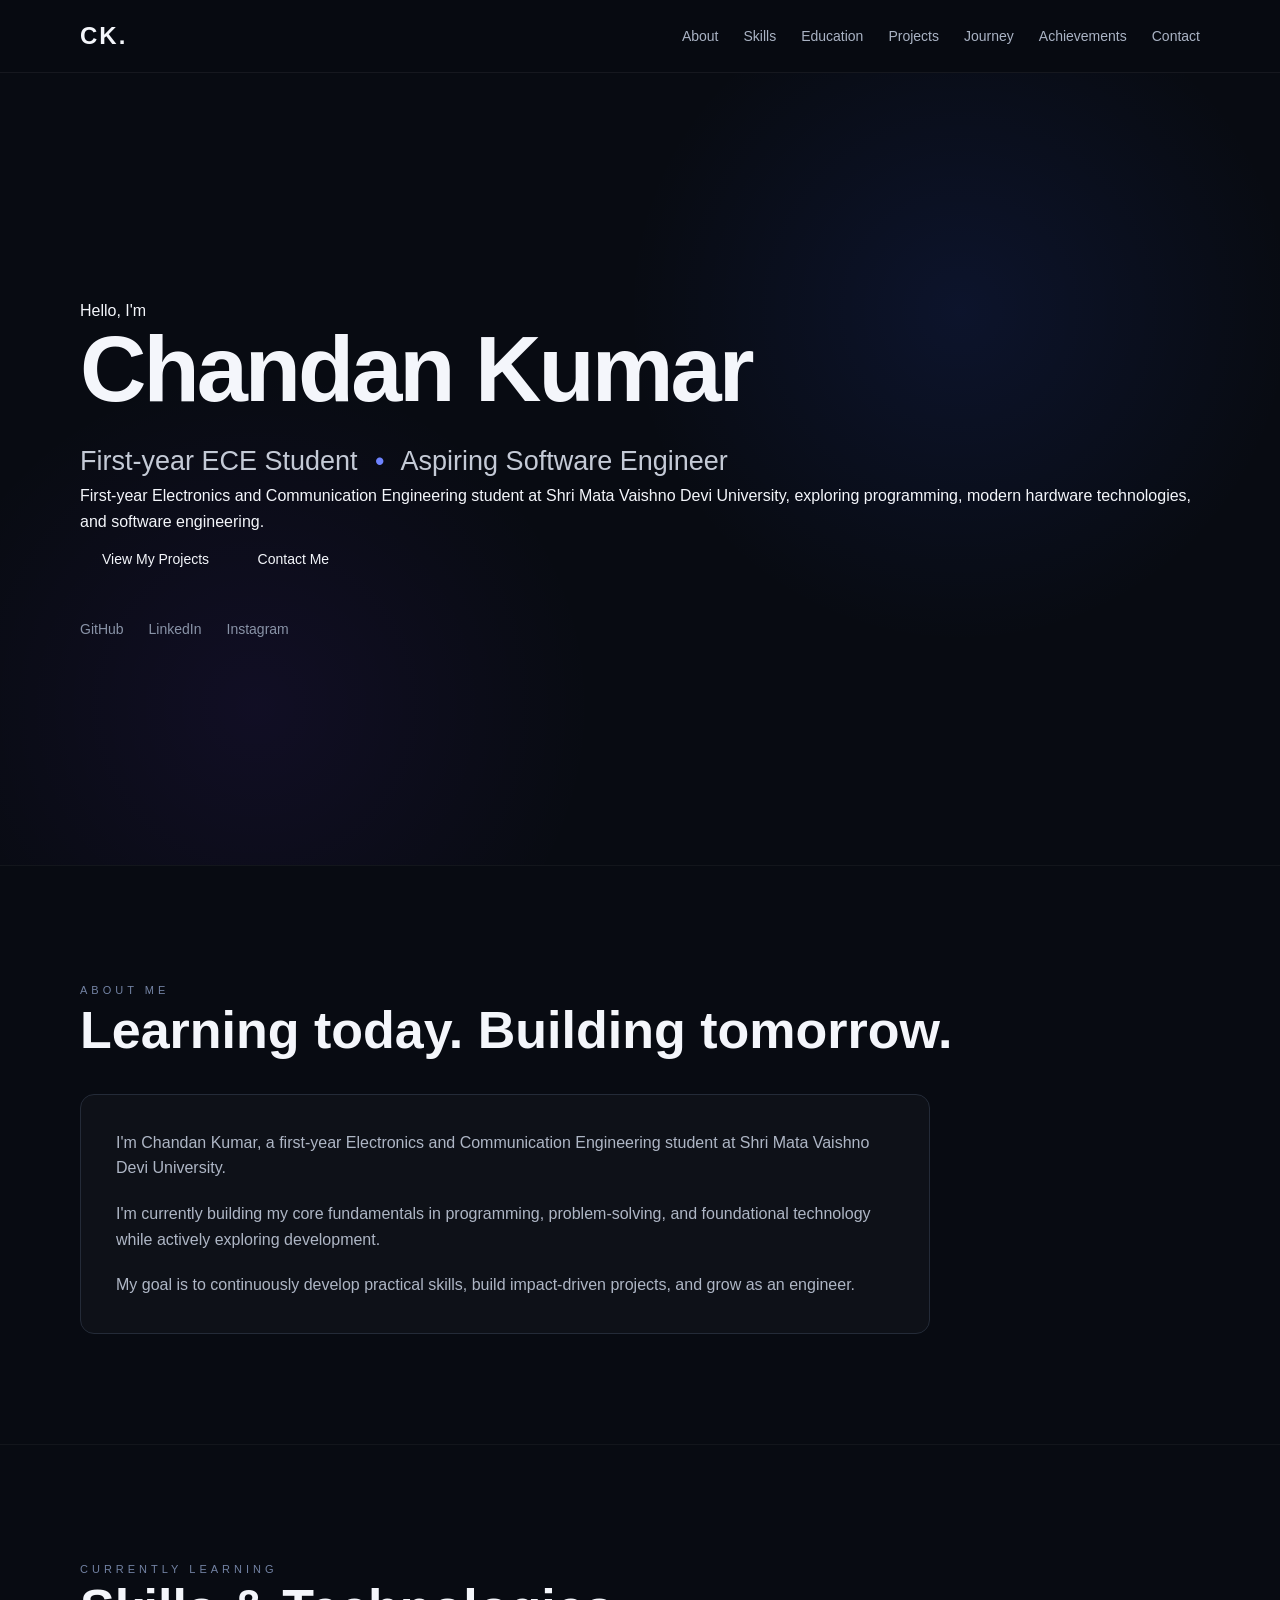
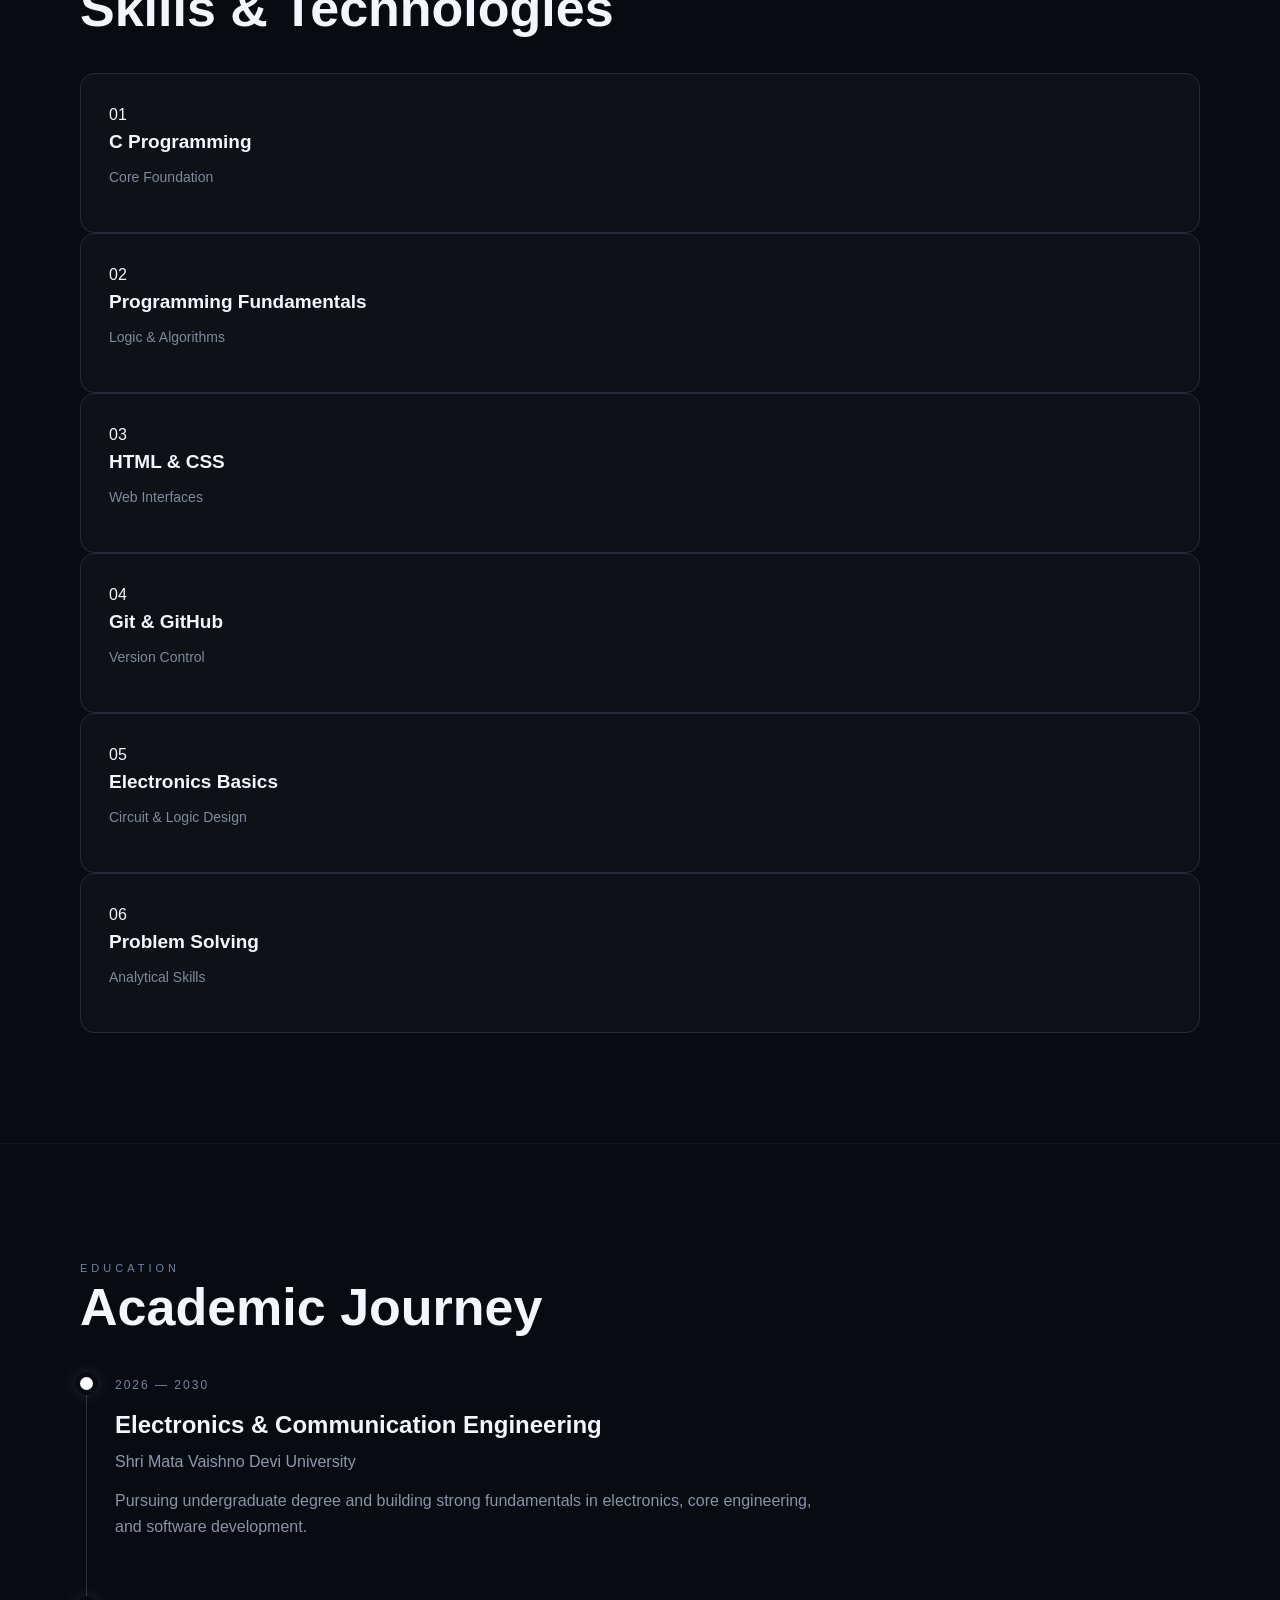
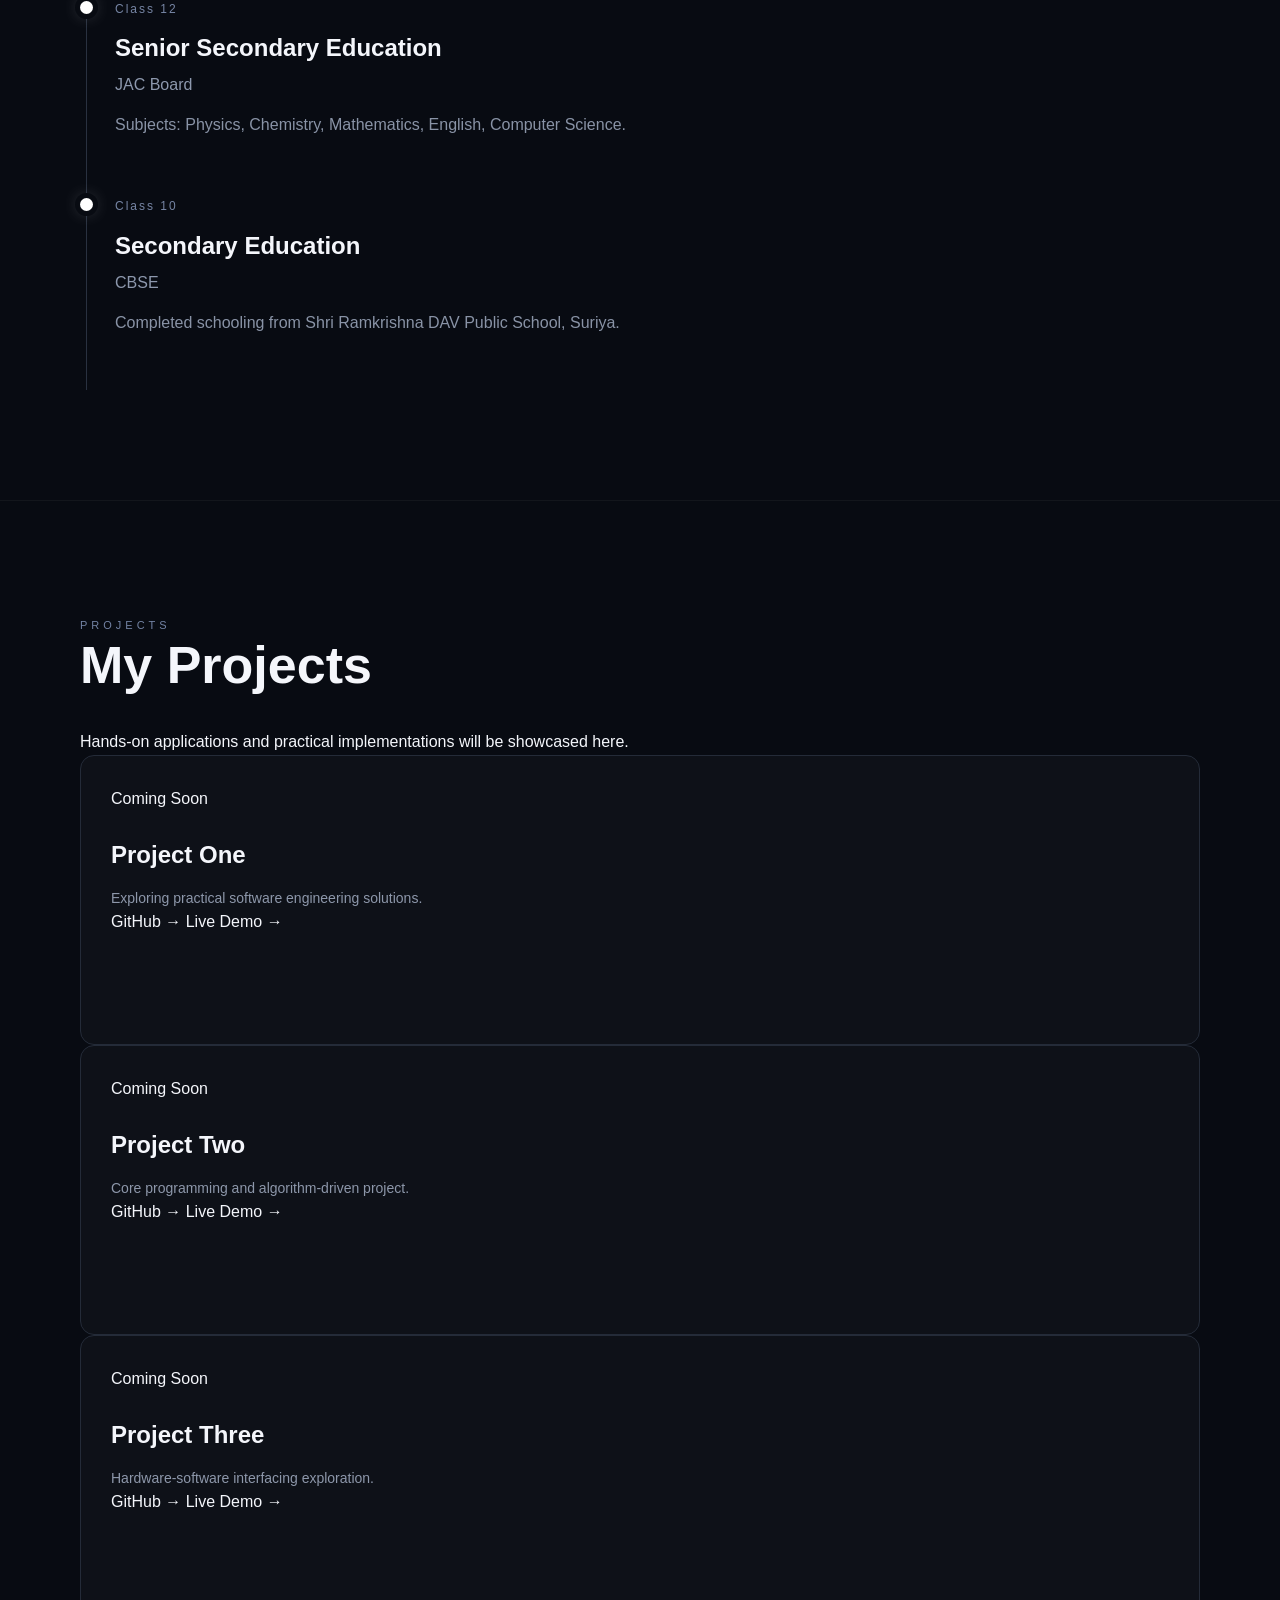
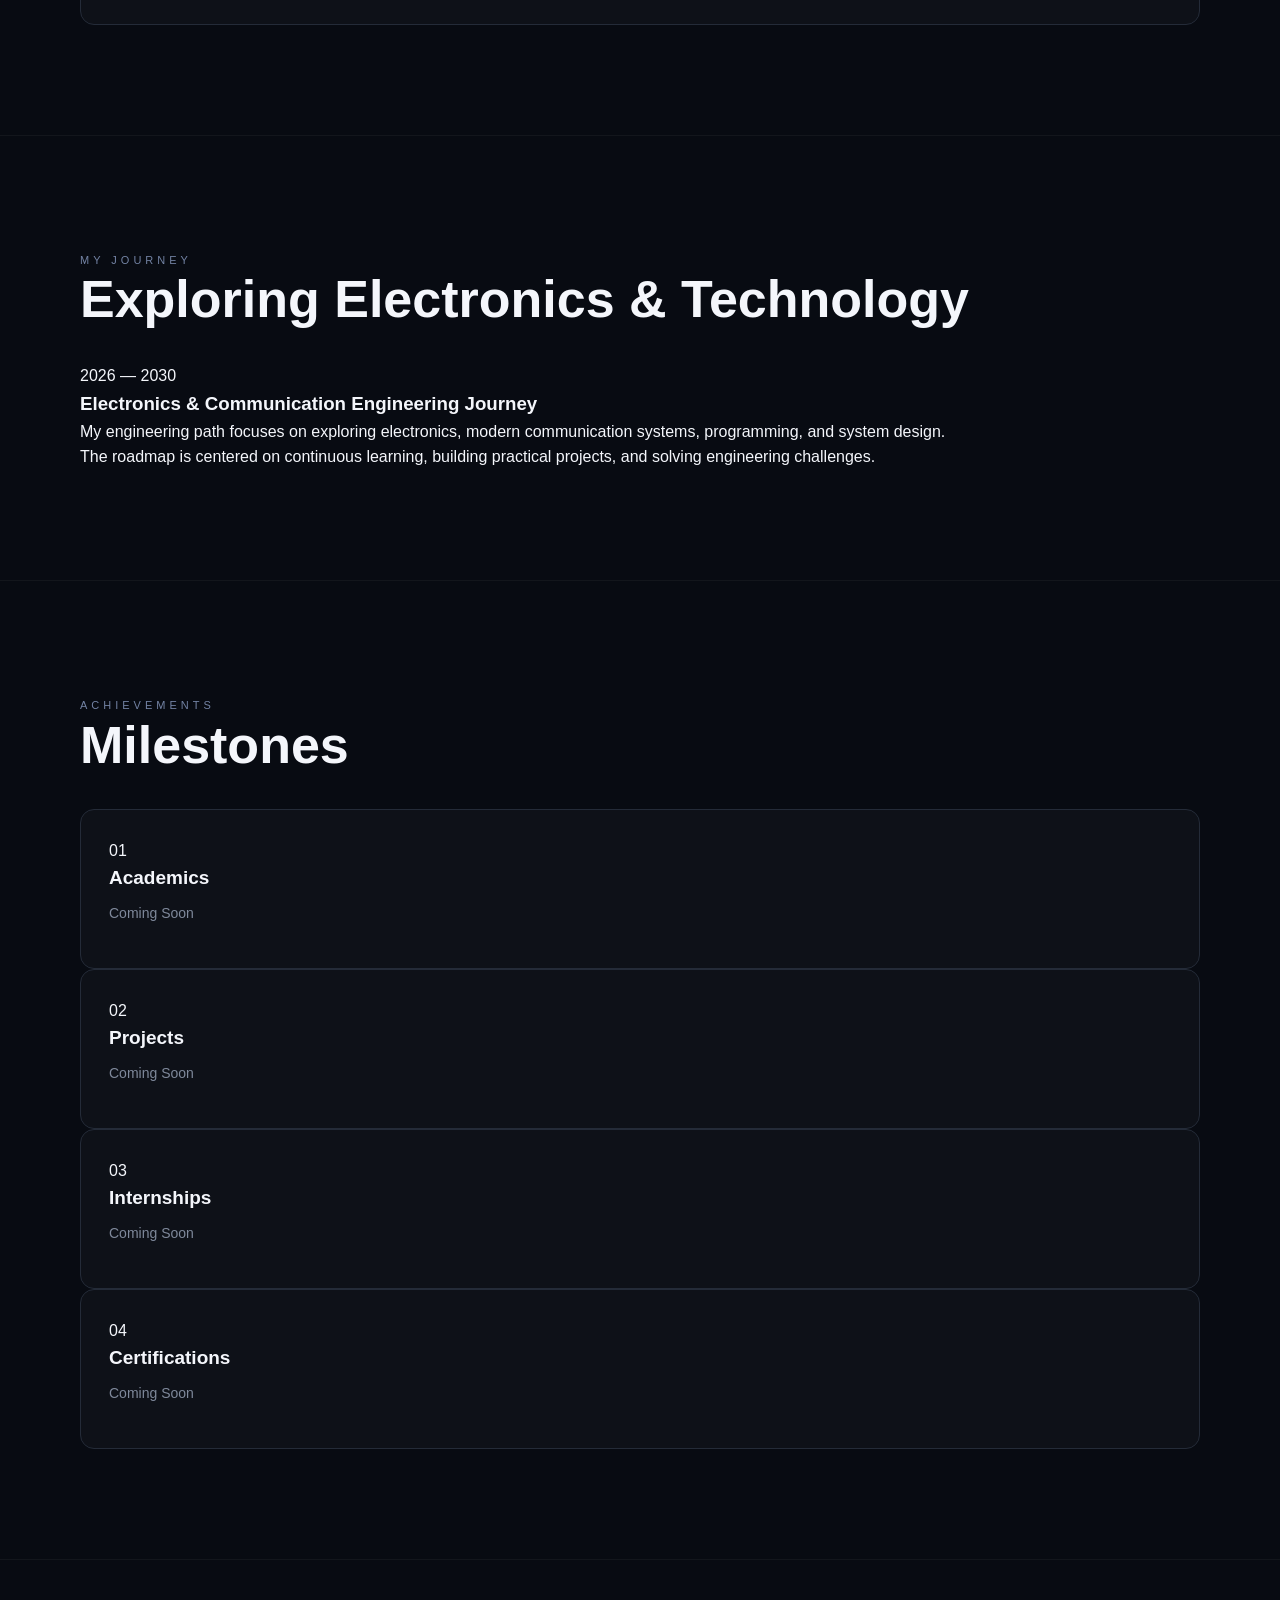
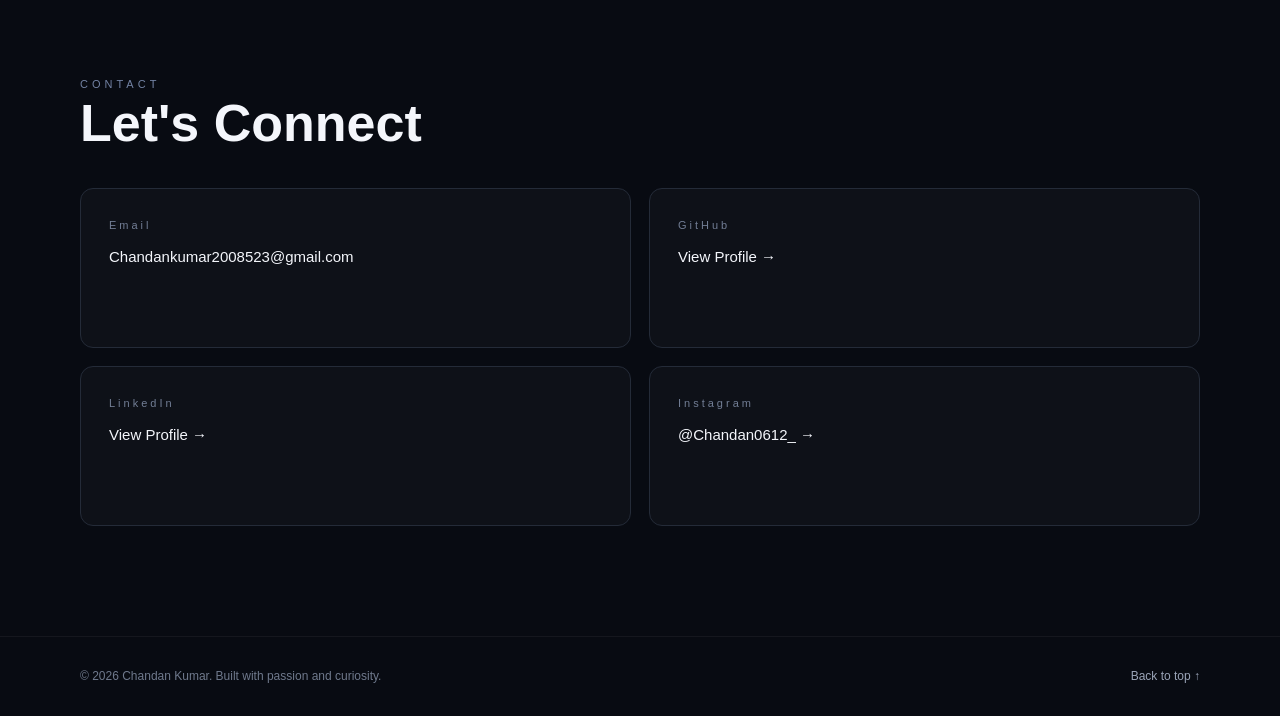
==== commit bbc626e6: "Refactor index.html with updated meta description Updated the description meta tag and improved comm" ====
--- a/index.html
+++ b/index.html
@@ -1,76 +1,69 @@
 <!DOCTYPE html>
 <html lang="en">
-
 <head>
     <meta charset="UTF-8">
     <meta name="viewport" content="width=device-width, initial-scale=1.0">
-
-    <meta name="description"
-        content="Chandan Kumar - Electronics and Communication Engineering student exploring technology, programming and cybersecurity.">
-
+    <meta name="description" content="Chandan Kumar - Electronics and Communication Engineering student exploring technology, programming, and development.">
     <title>Chandan Kumar | ECE Student</title>
-
     <link rel="stylesheet" href="style.css">
 </head>
-
 <body>
 
-    <!-- ================================
-         INTRO ANIMATION
-         ================================ -->
-
+    <!-- =========================================
+         FULL ECE INTRO ANIMATION SCREEN
+         ========================================= -->
     <div id="intro-screen">
-
-        <div class="circuit-bg">
-            <div class="chip">
-                <span></span>
-                <span></span>
-                <span></span>
-                <span></span>
-                <span></span>
-                <span></span>
-                <span></span>
-                <span></span>
-            </div>
-        </div>
-
-        <div class="intro-content">
-
-            <div class="intro-logo">CK.</div>
-
-            <div class="intro-line"></div>
-
-            <h1>CHANDAN KUMAR</h1>
-
-            <p>ECE STUDENT</p>
-
-            <span>EXPLORING TECHNOLOGY & CYBERSECURITY</span>
-
-            <div class="loading-box">
-                <div class="loading-bar"></div>
-            </div>
-
-            <small>INITIALIZING PORTFOLIO...</small>
-
-        </div>
-
+        <!-- Phase 1: Microchip & Circuit Glow -->
+        <div class="intro-phase phase-chip">
+            <div class="chip-box">
+                <div class="chip-core"></div>
+                <div class="circuit-line cl-1"></div>
+                <div class="circuit-line cl-2"></div>
+                <div class="circuit-line cl-3"></div>
+                <div class="circuit-line cl-4"></div>
+            </div>
+        </div>
+
+        <!-- Phase 2: Communication Waves & Signals -->
+        <div class="intro-phase phase-signals">
+            <div class="satellite-dish"></div>
+            <div class="signal-wave w1"></div>
+            <div class="signal-wave w2"></div>
+            <div class="signal-wave w3"></div>
+        </div>
+
+        <!-- Phase 3: Studying & Coding Vibe -->
+        <div class="intro-phase phase-study">
+            <div class="desk-glow"></div>
+            <div class="coding-screen-glow"></div>
+            <div class="floating-tech-nodes">
+                <span>&lt;/&gt;</span>
+                <span>0101</span>
+                <span>⚡</span>
+            </div>
+        </div>
+
+        <!-- Phase 4: Name & Progress Reveal -->
+        <div class="intro-phase phase-reveal">
+            <div class="intro-badge">CK.</div>
+            <h1 class="intro-title">CHANDAN KUMAR</h1>
+            <p class="intro-subtitle">ECE STUDENT</p>
+            <span class="intro-role">ASPIRING SOFTWARE ENGINEER</span>
+            
+            <div class="loading-wrapper">
+                <div class="loading-progress-bar"></div>
+            </div>
+            <div class="loading-status">INITIALIZING PORTFOLIO...</div>
+        </div>
     </div>
 
-
-    <!-- ================================
+    <!-- =========================================
          NAVBAR
-         ================================ -->
-
+         ========================================= -->
     <header class="navbar">
-
         <div class="container nav-content">
-
-            <a href="#home" class="logo">
-                CK.
-            </a>
-
+            <a href="#home" class="logo">CK.</a>
             <nav>
-
                 <a href="#about">About</a>
                 <a href="#skills">Skills</a>
                 <a href="#education">Education</a>
@@ -78,745 +71,260 @@
                 <a href="#journey">Journey</a>
                 <a href="#achievements">Achievements</a>
                 <a href="#contact">Contact</a>
-
             </nav>
-
-        </div>
-
+        </div>
     </header>
 
-
     <main>
-
-        <!-- ================================
-             HERO
-             ================================ -->
-
+        <!-- =========================================
+             HERO SECTION
+             ========================================= -->
         <section id="home" class="hero">
-
             <div class="container hero-content">
-
-                <p class="intro">
-                    Hello, I'm
+                <p class="hero-tag">Hello, I'm</p>
+                <h1 class="hero-name">Chandan Kumar</h1>
+                <h2 class="hero-role">First-year ECE Student <span>•</span> Aspiring Software Engineer</h2>
+                <p class="hero-desc">
+                    First-year Electronics and Communication Engineering student at Shri Mata Vaishno Devi University, exploring programming, modern hardware technologies, and software engineering.
                 </p>
-
-                <h1>
-                    Chandan Kumar
-                </h1>
-
-                <h2>
-                    First-year ECE Student
-                    <span>•</span>
-                    Aspiring Software Engineer
-                </h2>
-
-                <p class="hero-text">
-                    First-year Electronics and Communication Engineering
-                    student at Shri Mata Vaishno Devi University,
-                    exploring programming, technology, problem solving
-                    and cybersecurity.
-                </p>
-
-                <div class="buttons">
-
-                    <a href="#projects" class="btn primary">
-                        View My Projects
+                <div class="btn-group">
+                    <a href="#projects" class="btn btn-primary">View My Projects</a>
+                    <a href="#contact" class="btn btn-secondary">Contact Me</a>
+                </div>
+                
+                <div class="social-links">
+                    <a href="https://github.com/chandan2079" target="_blank" rel="noopener noreferrer">GitHub</a>
+                    <a href="https://www.linkedin.com/in/chandan-kumar-9a03062ab/" target="_blank" rel="noopener noreferrer">LinkedIn</a>
+                    <a href="https://www.instagram.com/Chandan0612_/" target="_blank" rel="noopener noreferrer">Instagram</a>
+                </div>
+            </div>
+        </section>
+
+        <!-- =========================================
+             ABOUT SECTION
+             ========================================= -->
+        <section id="about" class="section">
+            <div class="container">
+                <span class="section-label">ABOUT ME</span>
+                <h2 class="section-title">Learning today. Building tomorrow.</h2>
+                <div class="about-card">
+                    <p>I'm Chandan Kumar, a first-year Electronics and Communication Engineering student at Shri Mata Vaishno Devi University.</p>
+                    <p>I'm currently building my core fundamentals in programming, problem-solving, and foundational technology while actively exploring development.</p>
+                    <p>My goal is to continuously develop practical skills, build impact-driven projects, and grow as an engineer.</p>
+                </div>
+            </div>
+        </section>
+
+        <!-- =========================================
+             SKILLS SECTION
+             ========================================= -->
+        <section id="skills" class="section">
+            <div class="container">
+                <span class="section-label">CURRENTLY LEARNING</span>
+                <h2 class="section-title">Skills & Technologies</h2>
+                <div class="grid-cards">
+                    <div class="card">
+                        <span class="card-num">01</span>
+                        <h3>C Programming</h3>
+                        <p>Core Foundation</p>
+                    </div>
+                    <div class="card">
+                        <span class="card-num">02</span>
+                        <h3>Programming Fundamentals</h3>
+                        <p>Logic & Algorithms</p>
+                    </div>
+                    <div class="card">
+                        <span class="card-num">03</span>
+                        <h3>HTML & CSS</h3>
+                        <p>Web Interfaces</p>
+                    </div>
+                    <div class="card">
+                        <span class="card-num">04</span>
+                        <h3>Git & GitHub</h3>
+                        <p>Version Control</p>
+                    </div>
+                    <div class="card">
+                        <span class="card-num">05</span>
+                        <h3>Electronics Basics</h3>
+                        <p>Circuit & Logic Design</p>
+                    </div>
+                    <div class="card">
+                        <span class="card-num">06</span>
+                        <h3>Problem Solving</h3>
+                        <p>Analytical Skills</p>
+                    </div>
+                </div>
+            </div>
+        </section>
+
+        <!-- =========================================
+             EDUCATION SECTION
+             ========================================= -->
+        <section id="education" class="section">
+            <div class="container">
+                <span class="section-label">EDUCATION</span>
+                <h2 class="section-title">Academic Journey</h2>
+                <div class="timeline">
+                    <div class="timeline-item">
+                        <div class="timeline-dot"></div>
+                        <div class="timeline-content">
+                            <span class="date">2026 — 2030</span>
+                            <h3>Electronics & Communication Engineering</h3>
+                            <h4>Shri Mata Vaishno Devi University</h4>
+                            <p>Pursuing undergraduate degree and building strong fundamentals in electronics, core engineering, and software development.</p>
+                        </div>
+                    </div>
+                    <div class="timeline-item">
+                        <div class="timeline-dot"></div>
+                        <div class="timeline-content">
+                            <span class="date">Class 12</span>
+                            <h3>Senior Secondary Education</h3>
+                            <h4>JAC Board</h4>
+                            <p>Subjects: Physics, Chemistry, Mathematics, English, Computer Science.</p>
+                        </div>
+                    </div>
+                    <div class="timeline-item">
+                        <div class="timeline-dot"></div>
+                        <div class="timeline-content">
+                            <span class="date">Class 10</span>
+                            <h3>Secondary Education</h3>
+                            <h4>CBSE</h4>
+                            <p>Completed schooling from Shri Ramkrishna DAV Public School, Suriya.</p>
+                        </div>
+                    </div>
+                </div>
+            </div>
+        </section>
+
+        <!-- =========================================
+             PROJECTS SECTION
+             ========================================= -->
+        <section id="projects" class="section">
+            <div class="container">
+                <span class="section-label">PROJECTS</span>
+                <h2 class="section-title">My Projects</h2>
+                <p class="section-subtext">Hands-on applications and practical implementations will be showcased here.</p>
+                <div class="grid-cards">
+                    <div class="card project-card">
+                        <span class="badge-soon">Coming Soon</span>
+                        <h3>Project One</h3>
+                        <p>Exploring practical software engineering solutions.</p>
+                        <div class="card-links">
+                            <span>GitHub →</span>
+                            <span>Live Demo →</span>
+                        </div>
+                    </div>
+                    <div class="card project-card">
+                        <span class="badge-soon">Coming Soon</span>
+                        <h3>Project Two</h3>
+                        <p>Core programming and algorithm-driven project.</p>
+                        <div class="card-links">
+                            <span>GitHub →</span>
+                            <span>Live Demo →</span>
+                        </div>
+                    </div>
+                    <div class="card project-card">
+                        <span class="badge-soon">Coming Soon</span>
+                        <h3>Project Three</h3>
+                        <p>Hardware-software interfacing exploration.</p>
+                        <div class="card-links">
+                            <span>GitHub →</span>
+                            <span>Live Demo →</span>
+                        </div>
+                    </div>
+                </div>
+            </div>
+        </section>
+
+        <!-- =========================================
+             JOURNEY SECTION
+             ========================================= -->
+        <section id="journey" class="section">
+            <div class="container">
+                <span class="section-label">MY JOURNEY</span>
+                <h2 class="section-title">Exploring Electronics & Technology</h2>
+                <div class="journey-box">
+                    <div class="journey-badge">2026 — 2030</div>
+                    <div class="journey-details">
+                        <h3>Electronics & Communication Engineering Journey</h3>
+                        <p>My engineering path focuses on exploring electronics, modern communication systems, programming, and system design.</p>
+                        <p>The roadmap is centered on continuous learning, building practical projects, and solving engineering challenges.</p>
+                    </div>
+                </div>
+            </div>
+        </section>
+
+        <!-- =========================================
+             ACHIEVEMENTS SECTION
+             ========================================= -->
+        <section id="achievements" class="section">
+            <div class="container">
+                <span class="section-label">ACHIEVEMENTS</span>
+                <h2 class="section-title">Milestones</h2>
+                <div class="grid-cards">
+                    <div class="card">
+                        <span class="card-num">01</span>
+                        <h3>Academics</h3>
+                        <p class="status-soon">Coming Soon</p>
+                    </div>
+                    <div class="card">
+                        <span class="card-num">02</span>
+                        <h3>Projects</h3>
+                        <p class="status-soon">Coming Soon</p>
+                    </div>
+                    <div class="card">
+                        <span class="card-num">03</span>
+                        <h3>Internships</h3>
+                        <p class="status-soon">Coming Soon</p>
+                    </div>
+                    <div class="card">
+                        <span class="card-num">04</span>
+                        <h3>Certifications</h3>
+                        <p class="status-soon">Coming Soon</p>
+                    </div>
+                </div>
+            </div>
+        </section>
+
+        <!-- =========================================
+             CONTACT SECTION
+             ========================================= -->
+        <section id="contact" class="section">
+            <div class="container">
+                <span class="section-label">CONTACT</span>
+                <h2 class="section-title">Let's Connect</h2>
+                <div class="grid-cards contact-grid">
+                    <a href="mailto:Chandankumar2008523@gmail.com" class="card contact-card">
+                        <span>Email</span>
+                        <strong>Chandankumar2008523@gmail.com</strong>
                     </a>
-
-                    <a href="#contact" class="btn secondary">
-                        Contact Me
+                    <a href="https://github.com/chandan2079" target="_blank" rel="noopener noreferrer" class="card contact-card">
+                        <span>GitHub</span>
+                        <strong>View Profile →</strong>
                     </a>
-
-                </div>
-
-
-                <!-- SOCIAL LINKS -->
-
-                <div class="social-links">
-
-                    <a href="https://github.com/chandan2079"
-                       target="_blank"
-                       rel="noopener noreferrer">
-                        GitHub
+                    <a href="https://www.linkedin.com/in/chandan-kumar-9a03062ab/" target="_blank" rel="noopener noreferrer" class="card contact-card">
+                        <span>LinkedIn</span>
+                        <strong>View Profile →</strong>
                     </a>
-
-                    <a href="https://www.linkedin.com/in/chandan-kumar-9a03062ab/"
-                       target="_blank"
-                       rel="noopener noreferrer">
-                        LinkedIn
+                    <a href="https://www.instagram.com/Chandan0612_/" target="_blank" rel="noopener noreferrer" class="card contact-card">
+                        <span>Instagram</span>
+                        <strong>@Chandan0612_ →</strong>
                     </a>
-
-                    <a href="https://www.instagram.com/Chandan0612_/"
-                       target="_blank"
-                       rel="noopener noreferrer">
-                        Instagram
-                    </a>
-
-                </div>
-
-            </div>
-
-        </section>
-
-
-        <!-- ================================
-             ABOUT
-             ================================ -->
-
-        <section id="about" class="section">
-
-            <div class="container">
-
-                <p class="section-label">
-                    ABOUT ME
-                </p>
-
-                <h2 class="section-title">
-                    Learning today. Building tomorrow.
-                </h2>
-
-                <div class="about-card">
-
-                    <p>
-                        I'm Chandan Kumar, a first-year Electronics and
-                        Communication Engineering student at Shri Mata
-                        Vaishno Devi University.
-                    </p>
-
-                    <p>
-                        I'm currently building my foundation in
-                        programming, technology and problem solving while
-                        exploring the world of cybersecurity.
-                    </p>
-
-                    <p>
-                        My goal is to continuously learn, build practical
-                        projects and develop strong technical skills
-                        throughout my engineering journey.
-                    </p>
-
-                </div>
-
-            </div>
-
-        </section>
-
-
-        <!-- ================================
-             SKILLS
-             ================================ -->
-
-        <section id="skills" class="section">
-
-            <div class="container">
-
-                <p class="section-label">
-                    CURRENTLY LEARNING
-                </p>
-
-                <h2 class="section-title">
-                    Skills & Technologies
-                </h2>
-
-                <div class="cards">
-
-                    <div class="card">
-                        <span class="card-number">01</span>
-                        <h3>C Programming</h3>
-                        <p>Learning</p>
-                    </div>
-
-                    <div class="card">
-                        <span class="card-number">02</span>
-                        <h3>Programming Fundamentals</h3>
-                        <p>Learning</p>
-                    </div>
-
-                    <div class="card">
-                        <span class="card-number">03</span>
-                        <h3>HTML & CSS</h3>
-                        <p>Exploring</p>
-                    </div>
-
-                    <div class="card">
-                        <span class="card-number">04</span>
-                        <h3>Git & GitHub</h3>
-                        <p>Learning</p>
-                    </div>
-
-                    <div class="card">
-                        <span class="card-number">05</span>
-                        <h3>Cybersecurity</h3>
-                        <p>Exploring</p>
-                    </div>
-
-                    <div class="card">
-                        <span class="card-number">06</span>
-                        <h3>Problem Solving</h3>
-                        <p>Developing</p>
-                    </div>
-
-                </div>
-
-            </div>
-
-        </section>
-
-
-        <!-- ================================
-             EDUCATION
-             ================================ -->
-
-        <section id="education" class="section">
-
-            <div class="container">
-
-                <p class="section-label">
-                    EDUCATION
-                </p>
-
-                <h2 class="section-title">
-                    Academic Journey
-                </h2>
-
-                <div class="timeline">
-
-
-                    <!-- BTECH -->
-
-                    <div class="timeline-item">
-
-                        <div class="timeline-dot"></div>
-
-                        <div class="timeline-content">
-
-                            <span class="date">
-                                2026 — 2030
-                            </span>
-
-                            <h3>
-                                Electronics & Communication Engineering
-                            </h3>
-
-                            <h4>
-                                Shri Mata Vaishno Devi University
-                            </h4>
-
-                            <p>
-                                Currently pursuing undergraduate studies
-                                and building a strong foundation in
-                                engineering, programming and technology.
-                            </p>
-
-                        </div>
-
-                    </div>
-
-
-                    <!-- CLASS 12 -->
-
-                    <div class="timeline-item">
-
-                        <div class="timeline-dot"></div>
-
-                        <div class="timeline-content">
-
-                            <span class="date">
-                                Class 12
-                            </span>
-
-                            <h3>
-                                Senior Secondary Education
-                            </h3>
-
-                            <h4>
-                                JAC Board
-                            </h4>
-
-                            <p>
-                                Studied Physics, Chemistry, Mathematics,
-                                English and Computer Science.
-                            </p>
-
-                        </div>
-
-                    </div>
-
-
-                    <!-- CLASS 10 -->
-
-                    <div class="timeline-item">
-
-                        <div class="timeline-dot"></div>
-
-                        <div class="timeline-content">
-
-                            <span class="date">
-                                Class 10
-                            </span>
-
-                            <h3>
-                                Secondary Education
-                            </h3>
-
-                            <h4>
-                                CBSE
-                            </h4>
-
-                            <p>
-                                Passed Class 10 from Shri Ramkrishna DAV
-                                Public School, Suriya.
-                            </p>
-
-                        </div>
-
-                    </div>
-
-                </div>
-
-            </div>
-
-        </section>
-
-
-        <!-- ================================
-             PROJECTS
-             ================================ -->
-
-        <section id="projects" class="section">
-
-            <div class="container">
-
-                <p class="section-label">
-                    PROJECTS
-                </p>
-
-                <h2 class="section-title">
-                    My Projects
-                </h2>
-
-                <p class="section-description">
-                    Projects will be added here as I learn new
-                    technologies and build practical applications.
-                </p>
-
-
-                <div class="projects-grid">
-
-
-                    <article class="project-card">
-
-                        <span class="project-tag">
-                            COMING SOON
-                        </span>
-
-                        <h3>
-                            Project One
-                        </h3>
-
-                        <p>
-                            A future project showcasing programming
-                            and problem-solving skills.
-                        </p>
-
-                        <div class="project-tech">
-                            <span>
-                                Coming Soon
-                            </span>
-                        </div>
-
-                        <div class="project-links">
-
-                            <a href="#">
-                                GitHub →
-                            </a>
-
-                            <a href="#">
-                                Live Demo →
-                            </a>
-
-                        </div>
-
-                    </article>
-
-
-                    <article class="project-card">
-
-                        <span class="project-tag">
-                            COMING SOON
-                        </span>
-
-                        <h3>
-                            Project Two
-                        </h3>
-
-                        <p>
-                            A future project that will be added as
-                            new skills are developed.
-                        </p>
-
-                        <div class="project-tech">
-                            <span>
-                                Coming Soon
-                            </span>
-                        </div>
-
-                        <div class="project-links">
-
-                            <a href="#">
-                                GitHub →
-                            </a>
-
-                            <a href="#">
-                                Live Demo →
-                            </a>
-
-                        </div>
-
-                    </article>
-
-
-                    <article class="project-card">
-
-                        <span class="project-tag">
-                            COMING SOON
-                        </span>
-
-                        <h3>
-                            Project Three
-                        </h3>
-
-                        <p>
-                            A future project documenting practical
-                            learning during engineering.
-                        </p>
-
-                        <div class="project-tech">
-                            <span>
-                                Coming Soon
-                            </span>
-                        </div>
-
-                        <div class="project-links">
-
-                            <a href="#">
-                                GitHub →
-                            </a>
-
-                            <a href="#">
-                                Live Demo →
-                            </a>
-
-                        </div>
-
-                    </article>
-
-                </div>
-
-            </div>
-
-        </section>
-
-
-        <!-- ================================
-             JOURNEY
-             ================================ -->
-
-        <section id="journey" class="section">
-
-            <div class="container">
-
-                <p class="section-label">
-                    MY JOURNEY
-                </p>
-
-                <h2 class="section-title">
-                    Exploring Electronics & Technology
-                </h2>
-
-                <div class="journey-card">
-
-                    <div class="journey-year">
-                        2026 — 2030
-                    </div>
-
-                    <div class="journey-content">
-
-                        <h3>
-                            Electronics & Communication Engineering
-                        </h3>
-
-                        <p>
-                            My engineering journey is focused on exploring
-                            electronics, communication systems, programming,
-                            cybersecurity and modern technology.
-                        </p>
-
-                        <p>
-                            I aim to learn continuously, build practical
-                            projects and discover the areas of technology
-                            where I can grow and contribute.
-                        </p>
-
-                    </div>
-
-                </div>
-
-            </div>
-
-        </section>
-
-
-        <!-- ================================
-             ACHIEVEMENTS
-             ================================ -->
-
-        <section id="achievements" class="section">
-
-            <div class="container">
-
-                <p class="section-label">
-                    ACHIEVEMENTS
-                </p>
-
-                <h2 class="section-title">
-                    Milestones
-                </h2>
-
-                <div class="cards">
-
-
-                    <div class="card">
-
-                        <span class="card-number">
-                            01
-                        </span>
-
-                        <h3>
-                            Academic
-                        </h3>
-
-                        <p>
-                            Coming Soon
-                        </p>
-
-                    </div>
-
-
-                    <div class="card">
-
-                        <span class="card-number">
-                            02
-                        </span>
-
-                        <h3>
-                            Projects
-                        </h3>
-
-                        <p>
-                            Coming Soon
-                        </p>
-
-                    </div>
-
-
-                    <div class="card">
-
-                        <span class="card-number">
-                            03
-                        </span>
-
-                        <h3>
-                            Internship
-                        </h3>
-
-                        <p>
-                            Coming Soon
-                        </p>
-
-                    </div>
-
-
-                    <div class="card">
-
-                        <span class="card-number">
-                            04
-                        </span>
-
-                        <h3>
-                            Certifications
-                        </h3>
-
-                        <p>
-                            Coming Soon
-                        </p>
-
-                    </div>
-
-                </div>
-
-            </div>
-
-        </section>
-
-
-        <!-- ================================
-             RESUME
-             ================================ -->
-
-        <section id="resume" class="section">
-
-            <div class="container resume-box">
-
-                <p class="section-label">
-                    RESUME
-                </p>
-
-                <h2>
-                    My Resume
-                </h2>
-
-                <p>
-                    My resume will be updated as I gain skills,
-                    complete projects and achieve new milestones.
-                </p>
-
-                <a href="#" class="btn primary">
-                    Download Resume
-                </a>
-
-            </div>
-
-        </section>
-
-
-        <!-- ================================
-             CONTACT
-             ================================ -->
-
-        <section id="contact" class="section">
-
-            <div class="container">
-
-                <p class="section-label">
-                    CONTACT
-                </p>
-
-                <h2 class="section-title">
-                    Let's Connect
-                </h2>
-
-                <p class="section-description">
-                    Feel free to connect with me through my social
-                    profiles or email.
-                </p>
-
-
-                <div class="contact-grid">
-
-
-                    <!-- EMAIL -->
-
-                    <a href="mailto:Chandankumar2008523@gmail.com"
-                       class="contact-card">
-
-                        <span>
-                            Email
-                        </span>
-
-                        <strong>
-                            Chandankumar2008523@gmail.com
-                        </strong>
-
-                    </a>
-
-
-                    <!-- GITHUB -->
-
-                    <a href="https://github.com/chandan2079"
-                       target="_blank"
-                       rel="noopener noreferrer"
-                       class="contact-card">
-
-                        <span>
-                            GitHub
-                        </span>
-
-                        <strong>
-                            View Profile →
-                        </strong>
-
-                    </a>
-
-
-                    <!-- LINKEDIN -->
-
-                    <a href="https://www.linkedin.com/in/chandan-kumar-9a03062ab/"
-                       target="_blank"
-                       rel="noopener noreferrer"
-                       class="contact-card">
-
-                        <span>
-                            LinkedIn
-                        </span>
-
-                        <strong>
-                            View Profile →
-                        </strong>
-
-                    </a>
-
-
-                    <!-- INSTAGRAM -->
-
-                    <a href="https://www.instagram.com/Chandan0612_/"
-                       target="_blank"
-                       rel="noopener noreferrer"
-                       class="contact-card">
-
-                        <span>
-                            Instagram
-                        </span>
-
-                        <strong>
-                            @Chandan0612_ →
-                        </strong>
-
-                    </a>
-
-                </div>
-
-            </div>
-
-        </section>
-
+                </div>
+            </div>
+        </section>
     </main>
 
-
-    <!-- ================================
+    <!-- =========================================
          FOOTER
-         ================================ -->
-
+         ========================================= -->
     <footer>
-
         <div class="container footer-content">
-
-            <p>
-                © 2026 Chandan Kumar.
-                Built with passion and curiosity.
-            </p>
-
-            <a href="#home">
-                Back to top ↑
-            </a>
-
-        </div>
-
+            <p>© 2026 Chandan Kumar. Built with passion and curiosity.</p>
+            <a href="#home">Back to top ↑</a>
+        </div>
     </footer>
 
-
     <script src="script.js"></script>
-
 </body>
-
 </html>
--- a/style.css
+++ b/style.css
@@ -1,6 +1,6 @@
-/* =========================
+/* =========================================================
    GLOBAL
-========================= */
+   ========================================================= */
 
 * {
     margin: 0;
@@ -14,14 +14,10 @@
 
 body {
     font-family: Arial, Helvetica, sans-serif;
-    background: #05070d;
-    color: #f5f7ff;
+    background: #080b12;
+    color: #f4f6fb;
     line-height: 1.6;
     overflow-x: hidden;
-}
-
-body.intro-active {
-    overflow: hidden;
 }
 
 a {
@@ -30,390 +26,193 @@
 }
 
 .container {
-    width: min(1100px, 90%);
+    width: min(1120px, 90%);
     margin: auto;
 }
 
 
-/* =========================
-   INTRO
-========================= */
-
-#intro {
+/* =========================================================
+   INTRO SCREEN
+   ========================================================= */
+
+#intro-screen {
     position: fixed;
     inset: 0;
     z-index: 99999;
 
-    background:
-        radial-gradient(circle at 20% 20%, rgba(55, 85, 255, .15), transparent 35%),
-        radial-gradient(circle at 80% 70%, rgba(130, 45, 255, .13), transparent 35%),
-        #020308;
-
     display: flex;
     align-items: center;
     justify-content: center;
 
+    background:
+        radial-gradient(circle at 20% 30%, rgba(49, 92, 255, 0.16), transparent 30%),
+        radial-gradient(circle at 80% 70%, rgba(122, 53, 255, 0.14), transparent 30%),
+        #05070d;
+
     overflow: hidden;
 
-    animation: introExit 1s ease 6.5s forwards;
-}
-
-
-/* Stars */
-
-.stars {
+    animation: introExit 1s ease 7s forwards;
+}
+
+
+/* Circuit background */
+
+.circuit-bg {
     position: absolute;
     inset: 0;
 
+    opacity: 0.7;
+
     background-image:
-        radial-gradient(circle, rgba(100, 130, 255, .8) 1px, transparent 1px);
-
-    background-size: 90px 90px;
-
-    opacity: .35;
-
-    animation: starsMove 8s linear infinite;
-}
-
-.stars::after {
+        linear-gradient(rgba(255,255,255,0.035) 1px, transparent 1px),
+        linear-gradient(90deg, rgba(255,255,255,0.035) 1px, transparent 1px);
+
+    background-size: 45px 45px;
+
+    animation: gridMove 8s linear infinite;
+}
+
+
+/* Circuit lines */
+
+.circuit-bg::before,
+.circuit-bg::after {
     content: "";
     position: absolute;
     inset: 0;
 
-    background-image:
-        radial-gradient(circle, rgba(150, 100, 255, .7) 1px, transparent 1px);
-
-    background-size: 140px 140px;
-
-    animation: starsMove 12s linear infinite reverse;
-}
-
-
-/* Glow */
-
-.intro-glow {
+    background:
+        linear-gradient(90deg, transparent 49%, rgba(76, 125, 255, 0.18) 50%, transparent 51%),
+        linear-gradient(0deg, transparent 49%, rgba(76, 125, 255, 0.12) 50%, transparent 51%);
+
+    background-size: 180px 180px;
+
+    animation: circuitMove 5s linear infinite;
+}
+
+
+/* Chip */
+
+.chip {
     position: absolute;
 
-    width: 450px;
-    height: 450px;
-
-    border-radius: 50%;
-
-    filter: blur(120px);
-
-    opacity: .15;
-}
-
-.glow-one {
-    background: #244cff;
-
-    top: -220px;
-    left: -150px;
-
-    animation: glowMove 5s infinite alternate;
-}
-
-.glow-two {
-    background: #8c32ff;
-
-    bottom: -220px;
-    right: -150px;
-
-    animation: glowMove 6s infinite alternate-reverse;
-}
-
-
-/* =========================
-   STUDENT SCENE
-========================= */
-
-.student-scene {
+    width: 150px;
+    height: 150px;
+
+    left: 50%;
+    top: 50%;
+
+    transform: translate(-50%, -50%);
+
+    border: 2px solid rgba(130, 160, 255, 0.55);
+
+    background: rgba(10, 15, 28, 0.8);
+
+    box-shadow:
+        0 0 30px rgba(49, 92, 255, 0.2),
+        inset 0 0 30px rgba(49, 92, 255, 0.08);
+
+    animation: chipPulse 2.5s ease-in-out infinite;
+}
+
+
+.chip::before {
+    content: "ECE";
+
     position: absolute;
 
-    width: 520px;
-    height: 400px;
-
-    right: 7%;
-    bottom: 0;
-
-    opacity: 0;
-
-    transform: translateY(40px);
-
-    animation: sceneAppear 1.5s ease 1s forwards;
-}
-
-
-/* Desk */
-
-.desk {
-    position: absolute;
-
-    width: 430px;
-    height: 10px;
-
-    background: #171c2a;
-
-    bottom: 65px;
-    right: 10px;
-
-    border-radius: 10px;
-
-    box-shadow:
-        0 0 25px rgba(70, 90, 255, .15);
-}
-
-
-/* Laptop */
-
-.laptop {
-    position: absolute;
-
-    right: 110px;
-    bottom: 78px;
-
-    width: 190px;
-    height: 130px;
-}
-
-
-/* Screen */
-
-.laptop-screen {
-    width: 175px;
-    height: 110px;
-
-    border: 5px solid #252c40;
-
-    border-radius: 10px 10px 4px 4px;
-
-    background:
-        linear-gradient(135deg, #070a13, #0e1424);
-
-    box-shadow:
-        0 0 35px rgba(74, 92, 255, .25);
+    inset: 0;
 
     display: flex;
-    flex-direction: column;
     align-items: center;
     justify-content: center;
 
-    color: #6d7dff;
-}
-
-.laptop-screen span {
-    font-size: 30px;
-    font-weight: bold;
-}
-
-.laptop-screen small {
-    letter-spacing: 4px;
-    font-size: 9px;
-    margin-top: 5px;
-}
-
-
-/* Laptop base */
-
-.laptop-base {
-    width: 215px;
-    height: 9px;
-
-    background: #252c40;
-
-    margin-left: -20px;
-
-    border-radius: 0 0 15px 15px;
-}
-
-
-/* Student */
-
-.student {
+    font-size: 28px;
+    font-weight: 700;
+
+    letter-spacing: 5px;
+
+    color: #ffffff;
+
+    text-shadow: 0 0 20px rgba(120, 160, 255, 0.8);
+}
+
+
+/* Chip pins */
+
+.chip span {
     position: absolute;
 
-    width: 130px;
-    height: 230px;
-
-    bottom: 65px;
-    right: 280px;
-}
-
-
-/* Head */
-
-.head {
-    position: absolute;
-
-    width: 60px;
-    height: 70px;
-
-    background: #737d99;
-
-    border-radius: 50%;
-
-    top: 15px;
-    left: 38px;
-
-    opacity: .7;
-}
-
-
-/* Body */
-
-.body {
-    position: absolute;
-
-    width: 105px;
-    height: 130px;
-
-    background: #353e59;
-
-    border-radius: 45px 45px 15px 15px;
-
-    left: 18px;
-    top: 75px;
-
-    transform: rotate(-8deg);
-}
-
-
-/* Arm */
-
-.arm {
-    position: absolute;
-
-    width: 100px;
-    height: 18px;
-
-    background: #59647f;
-
-    border-radius: 20px;
-
+    width: 22px;
+    height: 2px;
+
+    background: #7695ff;
+
+    box-shadow: 0 0 10px rgba(118, 149, 255, 0.7);
+}
+
+.chip span:nth-child(1) {
+    left: -22px;
+    top: 25px;
+}
+
+.chip span:nth-child(2) {
+    left: -22px;
     top: 55px;
-    right: -55px;
-
-    transform: rotate(25deg);
-}
-
-
-/* Book */
-
-.book {
-    position: absolute;
-
-    width: 100px;
-    height: 50px;
-
-    left: 40px;
-    bottom: 75px;
-
-    transform: rotate(-8deg);
-
-    background: #171d30;
-
-    border: 1px solid #35405e;
-
-    box-shadow: 0 0 20px rgba(60, 80, 255, .12);
-}
-
-.book span {
-    display: block;
-
-    width: 65px;
-    height: 2px;
-
-    background: #5969a1;
-
-    margin: 9px auto;
-}
-
-
-/* Lamp */
-
-.lamp {
-    position: absolute;
-
-    right: 25px;
-    bottom: 75px;
-
-    width: 70px;
-    height: 180px;
-}
-
-.lamp-head {
-    width: 70px;
-    height: 35px;
-
-    border-radius: 50% 50% 10px 10px;
-
-    background: #272e44;
-
-    transform: rotate(-20deg);
-}
-
-.lamp-pole {
-    width: 5px;
-    height: 110px;
-
-    background: #303850;
-
-    margin-left: 45px;
-
-    transform: rotate(-12deg);
-}
-
-.lamp-base {
-    width: 70px;
-    height: 8px;
-
-    background: #303850;
-
-    border-radius: 10px;
-}
-
-
-/* =========================
-   INTRO CONTENT
-========================= */
+}
+
+.chip span:nth-child(3) {
+    left: -22px;
+    top: 85px;
+}
+
+.chip span:nth-child(4) {
+    left: -22px;
+    top: 115px;
+}
+
+.chip span:nth-child(5) {
+    right: -22px;
+    top: 25px;
+}
+
+.chip span:nth-child(6) {
+    right: -22px;
+    top: 55px;
+}
+
+.chip span:nth-child(7) {
+    right: -22px;
+    top: 85px;
+}
+
+.chip span:nth-child(8) {
+    right: -22px;
+    top: 115px;
+}
+
+
+/* Intro content */
 
 .intro-content {
     position: relative;
     z-index: 5;
 
-    width: 650px;
-
     text-align: center;
 
-    transform: translateX(-170px);
-}
-
-
-.intro-small {
-    color: #9da7c5;
-
-    font-size: 12px;
-
-    letter-spacing: 8px;
+    animation: introAppear 1.2s ease forwards;
+}
+
+
+.intro-logo {
+    font-size: 32px;
+    font-weight: 800;
+
+    letter-spacing: 6px;
 
     opacity: 0;
 
-    animation: fadeUp .8s ease .4s forwards;
-}
-
-
-.intro-content h1 {
-    margin-top: 18px;
-
-    font-size: clamp(42px, 6vw, 76px);
-
-    letter-spacing: 8px;
-
-    line-height: 1.1;
-
-    opacity: 0;
-
-    animation: nameReveal 1.1s ease .8s forwards;
+    animation: fadeUp 0.8s ease 0.2s forwards;
 }
 
 
@@ -421,97 +220,905 @@
     width: 0;
     height: 2px;
 
-    background: #6d79ff;
-
-    margin: 22px auto;
-
-    box-shadow: 0 0 15px #5967ff;
-
-    animation: lineGrow 1s ease 1.8s forwards;
-}
-
-
-.intro-content h2 {
-    font-size: 19px;
-
-    letter-spacing: 7px;
-
-    color: #7885ff;
+    margin: 20px auto;
+
+    background: #ffffff;
+
+    box-shadow: 0 0 15px rgba(255,255,255,0.7);
+
+    animation: lineGrow 0.8s ease 0.8s forwards;
+}
+
+
+.intro-content h1 {
+    margin: 0;
+
+    font-size: clamp(38px, 7vw, 76px);
+
+    font-weight: 700;
+
+    letter-spacing: 9px;
 
     opacity: 0;
 
-    animation: fadeUp .8s ease 2s forwards;
+    animation: fadeUp 1s ease 1.1s forwards;
 }
 
 
 .intro-content p {
-    margin-top: 10px;
-
-    color: #c5c9d8;
+    margin-top: 16px;
+
+    font-size: 18px;
+
+    letter-spacing: 6px;
+
+    color: #c9d0df;
+
+    opacity: 0;
+
+    animation: fadeUp 0.8s ease 1.8s forwards;
+}
+
+
+.intro-content > span {
+    display: block;
+
+    margin-top: 6px;
 
     font-size: 12px;
 
-    letter-spacing: 5px;
+    letter-spacing: 4px;
+
+    color: #8d98ad;
 
     opacity: 0;
 
-    animation: fadeUp .8s ease 2.3s forwards;
-}
-
-
-/* Loading */
-
-.loading-area {
-    width: 330px;
-
-    margin: 55px auto 0;
-
-    opacity: 0;
-
-    animation: fadeUp .8s ease 2.7s forwards;
-}
-
-
-.loading-track {
-    width: 100%;
-    height: 3px;
-
-    background: #202638;
+    animation: fadeUp 0.8s ease 2.2s forwards;
+}
+
+
+.loading-box {
+    width: 280px;
+    height: 2px;
+
+    margin: 38px auto 14px;
+
+    background: #222938;
 
     overflow: hidden;
 }
 
 
-.loading-progress {
+.loading-bar {
     width: 0;
     height: 100%;
 
-    background: linear-gradient(90deg, #596aff, #a15cff);
-
-    box-shadow: 0 0 15px #6975ff;
+    background: #ffffff;
+
+    box-shadow: 0 0 15px #ffffff;
 
     animation: loading 6s linear forwards;
 }
 
 
-.loading-percent {
+.intro-content small {
+    color: #707b91;
+
+    font-size: 10px;
+
+    letter-spacing: 3px;
+}
+
+
+/* =========================================================
+   NAVBAR
+   ========================================================= */
+
+.navbar {
+    position: sticky;
+    top: 0;
+
+    z-index: 1000;
+
+    background: rgba(8, 11, 18, 0.85);
+
+    backdrop-filter: blur(15px);
+
+    border-bottom: 1px solid rgba(255,255,255,0.06);
+}
+
+
+.nav-content {
+    min-height: 72px;
+
+    display: flex;
+    align-items: center;
+    justify-content: space-between;
+}
+
+
+.logo {
+    font-size: 24px;
+    font-weight: 800;
+
+    letter-spacing: 2px;
+}
+
+
+nav {
+    display: flex;
+    align-items: center;
+
+    gap: 25px;
+}
+
+
+nav a {
+    color: #aab3c4;
+
+    font-size: 14px;
+
+    transition: 0.3s ease;
+}
+
+
+nav a:hover {
+    color: #ffffff;
+}
+
+
+/* =========================================================
+   HERO
+   ========================================================= */
+
+.hero {
+    min-height: 88vh;
+
+    display: flex;
+    align-items: center;
+
+    position: relative;
+
+    background:
+        radial-gradient(circle at 75% 30%, rgba(49,92,255,0.11), transparent 30%),
+        radial-gradient(circle at 20% 80%, rgba(122,53,255,0.08), transparent 28%);
+}
+
+
+.hero-content {
+    padding: 100px 0;
+}
+
+
+.intro {
+    color: #8291ad;
+
+    font-size: 16px;
+
+    letter-spacing: 3px;
+
+    margin-bottom: 12px;
+}
+
+
+.hero h1 {
+    font-size: clamp(50px, 8vw, 92px);
+
+    line-height: 1;
+
+    letter-spacing: -3px;
+
+    margin-bottom: 25px;
+}
+
+
+.hero h2 {
+    color: #c4cad6;
+
+    font-size: clamp(18px, 3vw, 27px);
+
+    font-weight: 500;
+}
+
+
+.hero h2 span {
+    margin: 0 10px;
+
+    color: #6e83ff;
+}
+
+
+.hero-text {
+    max-width: 700px;
+
+    margin-top: 25px;
+
+    color: #929caf;
+
+    font-size: 17px;
+}
+
+
+.buttons {
+    display: flex;
+
+    gap: 15px;
+
+    margin-top: 35px;
+
+    flex-wrap: wrap;
+}
+
+
+.btn {
+    display: inline-block;
+
+    padding: 13px 22px;
+
+    border-radius: 8px;
+
+    font-size: 14px;
+
+    transition: 0.3s ease;
+}
+
+
+.btn.primary {
+    background: #ffffff;
+
+    color: #080b12;
+}
+
+
+.btn.primary:hover {
+    transform: translateY(-3px);
+
+    box-shadow: 0 10px 30px rgba(255,255,255,0.12);
+}
+
+
+.btn.secondary {
+    border: 1px solid #303747;
+
+    color: #ffffff;
+}
+
+
+.btn.secondary:hover {
+    border-color: #7284ff;
+
+    transform: translateY(-3px);
+}
+
+
+.social-links {
+    display: flex;
+
+    gap: 25px;
+
+    margin-top: 35px;
+}
+
+
+.social-links a {
+    color: #8993a7;
+
+    font-size: 14px;
+
+    transition: 0.3s ease;
+}
+
+
+.social-links a:hover {
+    color: #ffffff;
+}
+
+
+/* =========================================================
+   SECTIONS
+   ========================================================= */
+
+.section {
+    padding: 110px 0;
+
+    border-top: 1px solid rgba(255,255,255,0.045);
+}
+
+
+.section-label {
+    color: #7383a4;
+
+    font-size: 11px;
+
+    letter-spacing: 4px;
+
+    margin-bottom: 12px;
+}
+
+
+.section-title {
+    font-size: clamp(32px, 5vw, 52px);
+
+    line-height: 1.1;
+
+    margin-bottom: 35px;
+}
+
+
+.section-description {
+    max-width: 700px;
+
+    color: #8d97aa;
+
+    margin-bottom: 45px;
+}
+
+
+/* =========================================================
+   ABOUT
+   ========================================================= */
+
+.about-card {
+    max-width: 850px;
+
+    padding: 35px;
+
+    border: 1px solid #242b38;
+
+    border-radius: 14px;
+
+    background: rgba(255,255,255,0.025);
+}
+
+
+.about-card p {
+    color: #aeb6c5;
+
+    margin-bottom: 20px;
+}
+
+
+.about-card p:last-child {
+    margin-bottom: 0;
+}
+
+
+/* =========================================================
+   CARDS
+   ========================================================= */
+
+.cards {
+    display: grid;
+
+    grid-template-columns: repeat(3, 1fr);
+
+    gap: 18px;
+}
+
+
+.card {
+    position: relative;
+
+    padding: 28px;
+
+    min-height: 160px;
+
+    border: 1px solid #242b38;
+
+    border-radius: 14px;
+
+    background: rgba(255,255,255,0.025);
+
+    transition: 0.35s ease;
+}
+
+
+.card:hover {
+    transform: translateY(-6px);
+
+    border-color: #45516b;
+
+    background: rgba(255,255,255,0.045);
+}
+
+
+.card-number {
     display: block;
 
-    margin-top: 12px;
-
-    color: #68728e;
+    color: #66728a;
+
+    font-size: 11px;
+
+    letter-spacing: 2px;
+
+    margin-bottom: 25px;
+}
+
+
+.card h3 {
+    font-size: 19px;
+
+    margin-bottom: 8px;
+}
+
+
+.card p {
+    color: #7f899b;
+
+    font-size: 14px;
+}
+
+
+/* =========================================================
+   EDUCATION TIMELINE
+   ========================================================= */
+
+.timeline {
+    position: relative;
+
+    max-width: 850px;
+
+    padding-left: 35px;
+}
+
+
+.timeline::before {
+    content: "";
+
+    position: absolute;
+
+    left: 6px;
+    top: 0;
+    bottom: 0;
+
+    width: 1px;
+
+    background: #293140;
+}
+
+
+.timeline-item {
+    position: relative;
+
+    padding-bottom: 55px;
+}
+
+
+.timeline-dot {
+    position: absolute;
+
+    left: -35px;
+    top: 6px;
+
+    width: 13px;
+    height: 13px;
+
+    border-radius: 50%;
+
+    background: #ffffff;
+
+    box-shadow: 0 0 0 5px #080b12,
+                0 0 18px rgba(255,255,255,0.4);
+}
+
+
+.date {
+    display: inline-block;
+
+    color: #7685a4;
+
+    font-size: 12px;
+
+    letter-spacing: 2px;
+
+    margin-bottom: 10px;
+}
+
+
+.timeline-content h3 {
+    font-size: 24px;
+
+    margin-bottom: 5px;
+}
+
+
+.timeline-content h4 {
+    color: #8d98ad;
+
+    font-size: 16px;
+
+    font-weight: 500;
+
+    margin-bottom: 14px;
+}
+
+
+.timeline-content p {
+    color: #8993a6;
+
+    max-width: 700px;
+}
+
+
+/* =========================================================
+   PROJECTS
+   ========================================================= */
+
+.projects-grid {
+    display: grid;
+
+    grid-template-columns: repeat(3, 1fr);
+
+    gap: 20px;
+}
+
+
+.project-card {
+    padding: 30px;
+
+    min-height: 290px;
+
+    border: 1px solid #242b38;
+
+    border-radius: 14px;
+
+    background: rgba(255,255,255,0.025);
+
+    display: flex;
+
+    flex-direction: column;
+
+    transition: 0.35s ease;
+}
+
+
+.project-card:hover {
+    transform: translateY(-7px);
+
+    border-color: #45516b;
+}
+
+
+.project-tag {
+    align-self: flex-start;
+
+    padding: 5px 9px;
+
+    border: 1px solid #303747;
+
+    border-radius: 5px;
+
+    color: #7d89a1;
 
     font-size: 9px;
 
-    letter-spacing: 4px;
-}
-
-
-/* =========================
-   INTRO ANIMATIONS
-========================= */
+    letter-spacing: 2px;
+}
+
+
+.project-card h3 {
+    font-size: 24px;
+
+    margin: 25px 0 12px;
+}
+
+
+.project-card > p {
+    color: #8d97aa;
+
+    font-size: 14px;
+}
+
+
+.project-tech {
+    margin-top: auto;
+
+    padding-top: 25px;
+}
+
+
+.project-tech span {
+    color: #707c93;
+
+    font-size: 12px;
+}
+
+
+.project-links {
+    display: flex;
+
+    gap: 20px;
+
+    margin-top: 20px;
+
+    font-size: 13px;
+
+    color: #aeb6c5;
+}
+
+
+.project-links a:hover {
+    color: #ffffff;
+}
+
+
+/* =========================================================
+   JOURNEY
+   ========================================================= */
+
+.journey-card {
+    max-width: 950px;
+
+    display: grid;
+
+    grid-template-columns: 180px 1fr;
+
+    gap: 40px;
+
+    padding: 40px;
+
+    border: 1px solid #242b38;
+
+    border-radius: 16px;
+
+    background:
+        linear-gradient(135deg,
+        rgba(49,92,255,0.06),
+        rgba(255,255,255,0.02));
+}
+
+
+.journey-year {
+    color: #7584a1;
+
+    font-size: 14px;
+
+    letter-spacing: 2px;
+}
+
+
+.journey-content h3 {
+    font-size: 26px;
+
+    margin-bottom: 15px;
+}
+
+
+.journey-content p {
+    color: #8d97aa;
+
+    margin-bottom: 15px;
+}
+
+
+/* =========================================================
+   RESUME
+   ========================================================= */
+
+.resume-box {
+    padding: 55px;
+
+    border: 1px solid #292f3d;
+
+    border-radius: 16px;
+
+    background:
+        radial-gradient(circle at 90% 20%, rgba(80,100,255,0.1), transparent 35%),
+        rgba(255,255,255,0.025);
+}
+
+
+.resume-box h2 {
+    font-size: 42px;
+
+    margin-bottom: 15px;
+}
+
+
+.resume-box p {
+    color: #8993a6;
+
+    max-width: 650px;
+
+    margin-bottom: 25px;
+}
+
+
+/* =========================================================
+   CONTACT
+   ========================================================= */
+
+.contact-grid {
+    display: grid;
+
+    grid-template-columns: repeat(2, 1fr);
+
+    gap: 18px;
+}
+
+
+.contact-card {
+    padding: 28px;
+
+    border: 1px solid #242b38;
+
+    border-radius: 13px;
+
+    background: rgba(255,255,255,0.025);
+
+    transition: 0.3s ease;
+}
+
+
+.contact-card:hover {
+    transform: translateY(-4px);
+
+    border-color: #46526b;
+}
+
+
+.contact-card span {
+    display: block;
+
+    color: #727e95;
+
+    font-size: 11px;
+
+    letter-spacing: 3px;
+
+    margin-bottom: 10px;
+}
+
+
+.contact-card strong {
+    font-size: 15px;
+
+    font-weight: 500;
+
+    word-break: break-word;
+}
+
+
+/* =========================================================
+   FOOTER
+   ========================================================= */
+
+footer {
+    border-top: 1px solid rgba(255,255,255,0.05);
+
+    padding: 30px 0;
+}
+
+
+.footer-content {
+    display: flex;
+
+    align-items: center;
+
+    justify-content: space-between;
+
+    gap: 20px;
+}
+
+
+.footer-content p {
+    color: #6f798c;
+
+    font-size: 12px;
+}
+
+
+.footer-content a {
+    color: #9aa4b7;
+
+    font-size: 12px;
+}
+
+
+/* =========================================================
+   ANIMATIONS
+   ========================================================= */
+
+@keyframes introAppear {
+
+    from {
+        opacity: 0;
+        transform: scale(0.96);
+    }
+
+    to {
+        opacity: 1;
+        transform: scale(1);
+    }
+
+}
+
+
+@keyframes fadeUp {
+
+    from {
+        opacity: 0;
+        transform: translateY(25px);
+    }
+
+    to {
+        opacity: 1;
+        transform: translateY(0);
+    }
+
+}
+
+
+@keyframes lineGrow {
+
+    from {
+        width: 0;
+    }
+
+    to {
+        width: 120px;
+    }
+
+}
+
+
+@keyframes loading {
+
+    from {
+        width: 0;
+    }
+
+    to {
+        width: 100%;
+    }
+
+}
+
+
+@keyframes chipPulse {
+
+    0%,
+    100% {
+        transform: translate(-50%, -50%) scale(1);
+        opacity: 0.75;
+    }
+
+    50% {
+        transform: translate(-50%, -50%) scale(1.08);
+        opacity: 1;
+    }
+
+}
+
+
+@keyframes gridMove {
+
+    from {
+        transform: translate(0, 0);
+    }
+
+    to {
+        transform: translate(45px, 45px);
+    }
+
+}
+
+
+@keyframes circuitMove {
+
+    from {
+        transform: translate(0, 0);
+    }
+
+    to {
+        transform: translate(90px, 90px);
+    }
+
+}
+
 
 @keyframes introExit {
+
     0% {
         opacity: 1;
         visibility: visible;
@@ -522,778 +1129,22 @@
         visibility: hidden;
         pointer-events: none;
     }
-}
-
-@keyframes fadeUp {
-    from {
-        opacity: 0;
-        transform: translateY(25px);
-    }
-
-    to {
-        opacity: 1;
-        transform: translateY(0);
-    }
-}
-
-@keyframes nameReveal {
-    from {
-        opacity: 0;
-        transform: scale(.9);
-        letter-spacing: 20px;
-    }
-
-    to {
-        opacity: 1;
-        transform: scale(1);
-        letter-spacing: 8px;
-    }
-}
-
-@keyframes lineGrow {
-    from {
-        width: 0;
-    }
-
-    to {
-        width: 130px;
-    }
-}
-
-@keyframes loading {
-    from {
-        width: 0;
-    }
-
-    to {
-        width: 100%;
-    }
-}
-
-@keyframes starsMove {
-    from {
-        transform: translate(0, 0);
-    }
-
-    to {
-        transform: translate(-80px, -40px);
-    }
-}
-
-@keyframes glowMove {
-    from {
-        transform: translate(0, 0);
-    }
-
-    to {
-        transform: translate(80px, 50px);
-    }
-}
-
-@keyframes sceneAppear {
-    from {
-        opacity: 0;
-        transform: translateY(60px) scale(.95);
-    }
-
-    to {
-        opacity: .55;
-        transform: translateY(0) scale(1);
-    }
-}
-
-
-/* =========================
-   NAVBAR
-========================= */
-
-.navbar {
-    position: sticky;
-
-    top: 0;
-
-    z-index: 1000;
-
-    background: rgba(5, 7, 13, .88);
-
-    backdrop-filter: blur(15px);
-
-    border-bottom: 1px solid #151b2a;
-}
-
-.nav-content {
-    min-height: 70px;
-
-    display: flex;
-
-    align-items: center;
-
-    justify-content: space-between;
-}
-
-.logo {
-    font-size: 25px;
-
-    font-weight: 800;
-
-    letter-spacing: 2px;
-}
-
-nav {
-    display: flex;
-
-    gap: 22px;
-
-    flex-wrap: wrap;
-
-    justify-content: flex-end;
-}
-
-nav a {
-    color: #9ba3b8;
-
-    font-size: 13px;
-
-    transition: .3s;
-}
-
-nav a:hover {
-    color: #7b88ff;
-}
-
-
-/* =========================
-   HERO
-========================= */
-
-.hero {
-    position: relative;
-
-    min-height: 90vh;
-
-    display: flex;
-
-    align-items: center;
-
-    overflow: hidden;
-}
-
-.hero-background {
-    position: absolute;
-
-    inset: 0;
-
-    background:
-        radial-gradient(circle at 80% 40%, rgba(70, 80, 255, .14), transparent 30%),
-        radial-gradient(circle at 20% 80%, rgba(120, 50, 255, .08), transparent 30%);
-}
-
-.hero-content {
-    position: relative;
-
-    z-index: 2;
-}
-
-.intro {
-    color: #8995ff;
-
-    letter-spacing: 3px;
-}
-
-.hero h1 {
-    font-size: clamp(45px, 8vw, 85px);
-
-    line-height: 1.1;
-
-    margin: 10px 0;
-}
-
-.hero h2 {
-    color: #7885ff;
-
-    font-size: 21px;
-
-    font-weight: 500;
-}
-
-.hero h2 span {
-    margin: 0 10px;
-}
-
-.hero-text {
-    max-width: 650px;
-
-    color: #9ca4b7;
-
-    margin-top: 20px;
-}
-
-.buttons {
-    display: flex;
-
-    gap: 15px;
-
-    margin-top: 30px;
-
-    flex-wrap: wrap;
-}
-
-.btn {
-    padding: 13px 22px;
-
-    border-radius: 7px;
-
-    font-size: 14px;
-
-    transition: .3s;
-}
-
-.btn.primary {
-    background: #6571ff;
-
-    box-shadow: 0 0 25px rgba(101, 113, 255, .25);
-}
-
-.btn.primary:hover {
-    transform: translateY(-3px);
-
-    box-shadow: 0 0 35px rgba(101, 113, 255, .4);
-}
-
-.btn.secondary {
-    border: 1px solid #394158;
-
-    color: #d7dbea;
-}
-
-.btn.secondary:hover {
-    border-color: #707cff;
-}
-
-.social-links {
-    display: flex;
-
-    gap: 25px;
-
-    margin-top: 30px;
-
-    color: #8e96ab;
-
-    font-size: 14px;
-}
-
-
-/* =========================
-   SECTIONS
-========================= */
-
-.section {
-    padding: 100px 0;
-
-    border-top: 1px solid #101521;
-}
-
-.section-label {
-    color: #707dff;
-
-    font-size: 11px;
-
-    letter-spacing: 4px;
-
-    margin-bottom: 12px;
-}
-
-.section-title {
-    font-size: clamp(30px, 5vw, 48px);
-
-    margin-bottom: 35px;
-}
-
-.section-description {
-    color: #9299aa;
-
-    max-width: 700px;
-
-    margin-bottom: 40px;
-}
-
-
-/* =========================
-   ABOUT
-========================= */
-
-.about-card {
-    padding: 35px;
-
-    background: #0b0f19;
-
-    border: 1px solid #171e2e;
-
-    border-radius: 12px;
-
-    max-width: 850px;
-}
-
-.about-card p {
-    color: #a9afbf;
-
-    margin-bottom: 18px;
-}
-
-.about-card p:last-child {
-    margin-bottom: 0;
-}
-
-
-/* =========================
-   SKILLS
-========================= */
-
-.cards {
-    display: grid;
-
-    grid-template-columns: repeat(4, 1fr);
-
-    gap: 18px;
-}
-
-.card {
-    background: #0b0f19;
-
-    border: 1px solid #171e2e;
-
-    border-radius: 12px;
-
-    padding: 28px;
-
-    min-height: 180px;
-
-    transition: .3s;
-}
-
-.card:hover {
-    transform: translateY(-6px);
-
-    border-color: #5967d9;
-}
-
-.card-number {
-    color: #6572ff;
-
-    font-size: 12px;
-
-    letter-spacing: 2px;
-}
-
-.card h3 {
-    margin: 25px 0 10px;
-
-    font-size: 18px;
-}
-
-.card p {
-    color: #798196;
-
-    font-size: 13px;
-}
-
-
-/* =========================
-   TIMELINE
-========================= */
-
-.timeline {
-    position: relative;
-
-    max-width: 850px;
-
-    border-left: 1px solid #29314a;
-
-    margin-left: 10px;
-}
-
-.timeline-item {
-    position: relative;
-
-    padding-left: 35px;
-
-    margin-bottom: 55px;
-}
-
-.timeline-dot {
-    position: absolute;
-
-    width: 11px;
-    height: 11px;
-
-    background: #6875ff;
-
-    border-radius: 50%;
-
-    left: -6px;
-    top: 5px;
-
-    box-shadow: 0 0 15px #5967ff;
-}
-
-.date {
-    color: #6875ff;
-
-    font-size: 12px;
-
-    letter-spacing: 2px;
-}
-
-.timeline-content h3 {
-    margin-top: 10px;
-
-    font-size: 22px;
-}
-
-.timeline-content h4 {
-    color: #929aff;
-
-    margin: 5px 0 10px;
-}
-
-.timeline-content p {
-    color: #8d95a9;
-}
-
-
-/* =========================
-   PROJECTS
-========================= */
-
-.projects-grid {
-    display: grid;
-
-    grid-template-columns: repeat(3, 1fr);
-
-    gap: 20px;
-}
-
-.project-card {
-    background: #0b0f19;
-
-    border: 1px solid #171e2e;
-
-    padding: 30px;
-
-    border-radius: 12px;
-
-    transition: .3s;
-}
-
-.project-card:hover {
-    transform: translateY(-7px);
-
-    border-color: #5967d9;
-}
-
-.project-tag {
-    font-size: 10px;
-
-    letter-spacing: 2px;
-
-    color: #7784ff;
-}
-
-.project-card h3 {
-    margin: 18px 0 12px;
-
-    font-size: 22px;
-}
-
-.project-card p {
-    color: #8e96a9;
-
-    font-size: 14px;
-}
-
-.project-tech {
-    display: flex;
-
-    gap: 8px;
-
-    flex-wrap: wrap;
-
-    margin: 25px 0;
-}
-
-.project-tech span {
-    border: 1px solid #29314a;
-
-    padding: 5px 9px;
-
-    border-radius: 5px;
-
-    color: #8f98b1;
-
-    font-size: 11px;
-}
-
-.project-links {
-    display: flex;
-
-    gap: 18px;
-
-    color: #8290ff;
-
-    font-size: 13px;
-}
-
-
-/* =========================
-   ROADMAP
-========================= */
-
-.roadmap-section {
-    background:
-        radial-gradient(circle at 50% 0%, rgba(75, 85, 255, .07), transparent 35%);
-}
-
-.roadmap-card {
-    display: grid;
-
-    grid-template-columns: 140px 1fr;
-
-    gap: 30px;
-
-    padding: 35px;
-
-    margin-bottom: 20px;
-
-    background: #0a0e17;
-
-    border: 1px solid #182036;
-
-    border-radius: 14px;
-
-    transition: .3s;
-}
-
-.roadmap-card:hover {
-    border-color: #5665df;
-
-    transform: translateX(5px);
-}
-
-.roadmap-year {
-    color: #707dff;
-
-    font-weight: bold;
-
-    letter-spacing: 3px;
-
-    font-size: 13px;
-}
-
-.roadmap-content h3 {
-    font-size: 25px;
-
-    margin-bottom: 8px;
-}
-
-.roadmap-content > p {
-    color: #8e98b0;
-
-    margin-bottom: 20px;
-}
-
-.roadmap-content strong {
-    color: #8290ff;
-}
-
-.roadmap-content ul {
-    list-style: none;
-
-    display: grid;
-
-    grid-template-columns: repeat(2, 1fr);
-
-    gap: 10px 30px;
-}
-
-.roadmap-content li {
-    color: #9ca4b8;
-
-    font-size: 14px;
-
-    padding-left: 18px;
-
-    position: relative;
-}
-
-.roadmap-content li::before {
-    content: "✓";
-
-    position: absolute;
-
-    left: 0;
-
-    color: #6e7bff;
-}
-
-
-/* =========================
-   ACHIEVEMENTS
-========================= */
-
-.achievement-grid {
-    display: grid;
-
-    grid-template-columns: repeat(4, 1fr);
-
-    gap: 18px;
-}
-
-.achievement-card {
-    background: #0b0f19;
-
-    border: 1px solid #171e2e;
-
-    border-radius: 12px;
-
-    padding: 28px;
-}
-
-.achievement-card span {
-    color: #6977ff;
-
-    font-size: 12px;
-}
-
-.achievement-card h3 {
-    margin: 20px 0 8px;
-}
-
-.achievement-card p {
-    color: #858ea2;
-
-    font-size: 13px;
-}
-
-
-/* =========================
-   RESUME
-========================= */
-
-.resume-box {
-    text-align: center;
-
-    padding: 70px 30px;
-
-    background: #0b0f19;
-
-    border: 1px solid #171e2e;
-
-    border-radius: 15px;
-}
-
-.resume-box h2 {
-    font-size: 42px;
-
-    margin-bottom: 15px;
-}
-
-.resume-box p {
-    color: #8c95a9;
-
-    max-width: 600px;
-
-    margin: 0 auto 30px;
-}
-
-
-/* =========================
-   CONTACT
-========================= */
-
-.contact-grid {
-    display: grid;
-
-    grid-template-columns: repeat(2, 1fr);
-
-    gap: 18px;
-}
-
-.contact-card {
-    padding: 28px;
-
-    background: #0b0f19;
-
-    border: 1px solid #171e2e;
-
-    border-radius: 12px;
-
-    transition: .3s;
-}
-
-.contact-card:hover {
-    border-color: #6572ff;
-
-    transform: translateY(-4px);
-}
-
-.contact-card span {
-    display: block;
-
-    color: #707a91;
-
-    font-size: 12px;
-
-    margin-bottom: 8px;
-}
-
-.contact-card strong {
-    font-size: 15px;
-}
-
-
-/* =========================
-   FOOTER
-========================= */
-
-footer {
-    border-top: 1px solid #151b29;
-
-    padding: 25px 0;
-
-    color: #697286;
-
-    font-size: 12px;
-}
-
-.footer-content {
-    display: flex;
-
-    align-items: center;
-
-    justify-content: space-between;
-
-    gap: 20px;
-}
-
-.footer-content a {
-    color: #7784ff;
-}
-
-
-/* =========================
-   RESPONSIVE
-========================= */
+
+}
+
+
+/* =========================================================
+   TABLET
+   ========================================================= */
 
 @media (max-width: 900px) {
 
-    .student-scene {
-        right: -120px;
-        opacity: .2 !important;
-    }
-
-    .intro-content {
-        transform: none;
-        width: 90%;
+    nav {
+        gap: 14px;
+    }
+
+    nav a {
+        font-size: 12px;
     }
 
     .cards {
@@ -1301,113 +1152,165 @@
     }
 
     .projects-grid {
-        grid-template-columns: 1fr;
-    }
-
-    .achievement-grid {
         grid-template-columns: repeat(2, 1fr);
     }
 
+}
+
+
+/* =========================================================
+   MOBILE
+   ========================================================= */
+
+@media (max-width: 650px) {
+
+    .nav-content {
+        flex-direction: column;
+
+        justify-content: center;
+
+        gap: 10px;
+
+        padding: 15px 0;
+    }
+
+
     nav {
+        width: 100%;
+
+        justify-content: center;
+
+        flex-wrap: wrap;
+
         gap: 12px;
     }
+
 
     nav a {
         font-size: 11px;
     }
 
-}
-
-
-@media (max-width: 600px) {
-
-    .navbar {
-        position: relative;
-    }
-
-    .nav-content {
-        flex-direction: column;
-
-        padding: 15px 0;
-
-        gap: 15px;
-    }
-
-    nav {
-        justify-content: center;
-
-        gap: 10px;
-    }
 
     .hero {
-        min-height: 80vh;
-    }
+        min-height: auto;
+    }
+
+
+    .hero-content {
+        padding: 90px 0;
+    }
+
 
     .hero h1 {
-        font-size: 48px;
-    }
+        font-size: 50px;
+
+        letter-spacing: -2px;
+    }
+
 
     .hero h2 {
-        font-size: 17px;
-    }
+        font-size: 18px;
+    }
+
 
     .hero-text {
-        font-size: 14px;
-    }
-
-    .cards,
-    .achievement-grid,
+        font-size: 15px;
+    }
+
+
+    .section {
+        padding: 80px 0;
+    }
+
+
+    .cards {
+        grid-template-columns: 1fr;
+    }
+
+
+    .projects-grid {
+        grid-template-columns: 1fr;
+    }
+
+
     .contact-grid {
         grid-template-columns: 1fr;
     }
 
-    .roadmap-card {
+
+    .journey-card {
         grid-template-columns: 1fr;
 
-        gap: 15px;
-
-        padding: 25px;
-    }
-
-    .roadmap-content h3 {
-        font-size: 21px;
-    }
-
-    .roadmap-content ul {
-        grid-template-columns: 1fr;
-    }
-
-    .section {
-        padding: 75px 0;
-    }
+        gap: 20px;
+
+        padding: 28px;
+    }
+
+
+    .resume-box {
+        padding: 35px 25px;
+    }
+
+
+    .resume-box h2 {
+        font-size: 32px;
+    }
+
 
     .intro-content h1 {
-        font-size: 35px;
+        font-size: 34px;
 
         letter-spacing: 4px;
     }
 
-    .intro-content h2 {
-        font-size: 13px;
+
+    .intro-content p {
+        font-size: 14px;
 
         letter-spacing: 4px;
     }
 
-    .intro-content p {
+
+    .intro-content > span {
         font-size: 9px;
 
-        letter-spacing: 3px;
-    }
-
-    .loading-area {
-        width: 240px;
-    }
-
-    .student-scene {
-        transform: scale(.65);
-
-        right: -180px;
-    }
+        letter-spacing: 2px;
+    }
+
+
+    .loading-box {
+        width: 210px;
+    }
+
+
+    .chip {
+        width: 120px;
+        height: 120px;
+
+        opacity: 0.55;
+    }
+
+
+    .chip::before {
+        font-size: 22px;
+    }
+
+
+    .chip span:nth-child(1),
+    .chip span:nth-child(2),
+    .chip span:nth-child(3),
+    .chip span:nth-child(4) {
+        left: -18px;
+    }
+
+
+    .chip span:nth-child(5),
+    .chip span:nth-child(6),
+    .chip span:nth-child(7),
+    .chip span:nth-child(8) {
+        right: -18px;
+    }
+
 
     .footer-content {
         flex-direction: column;
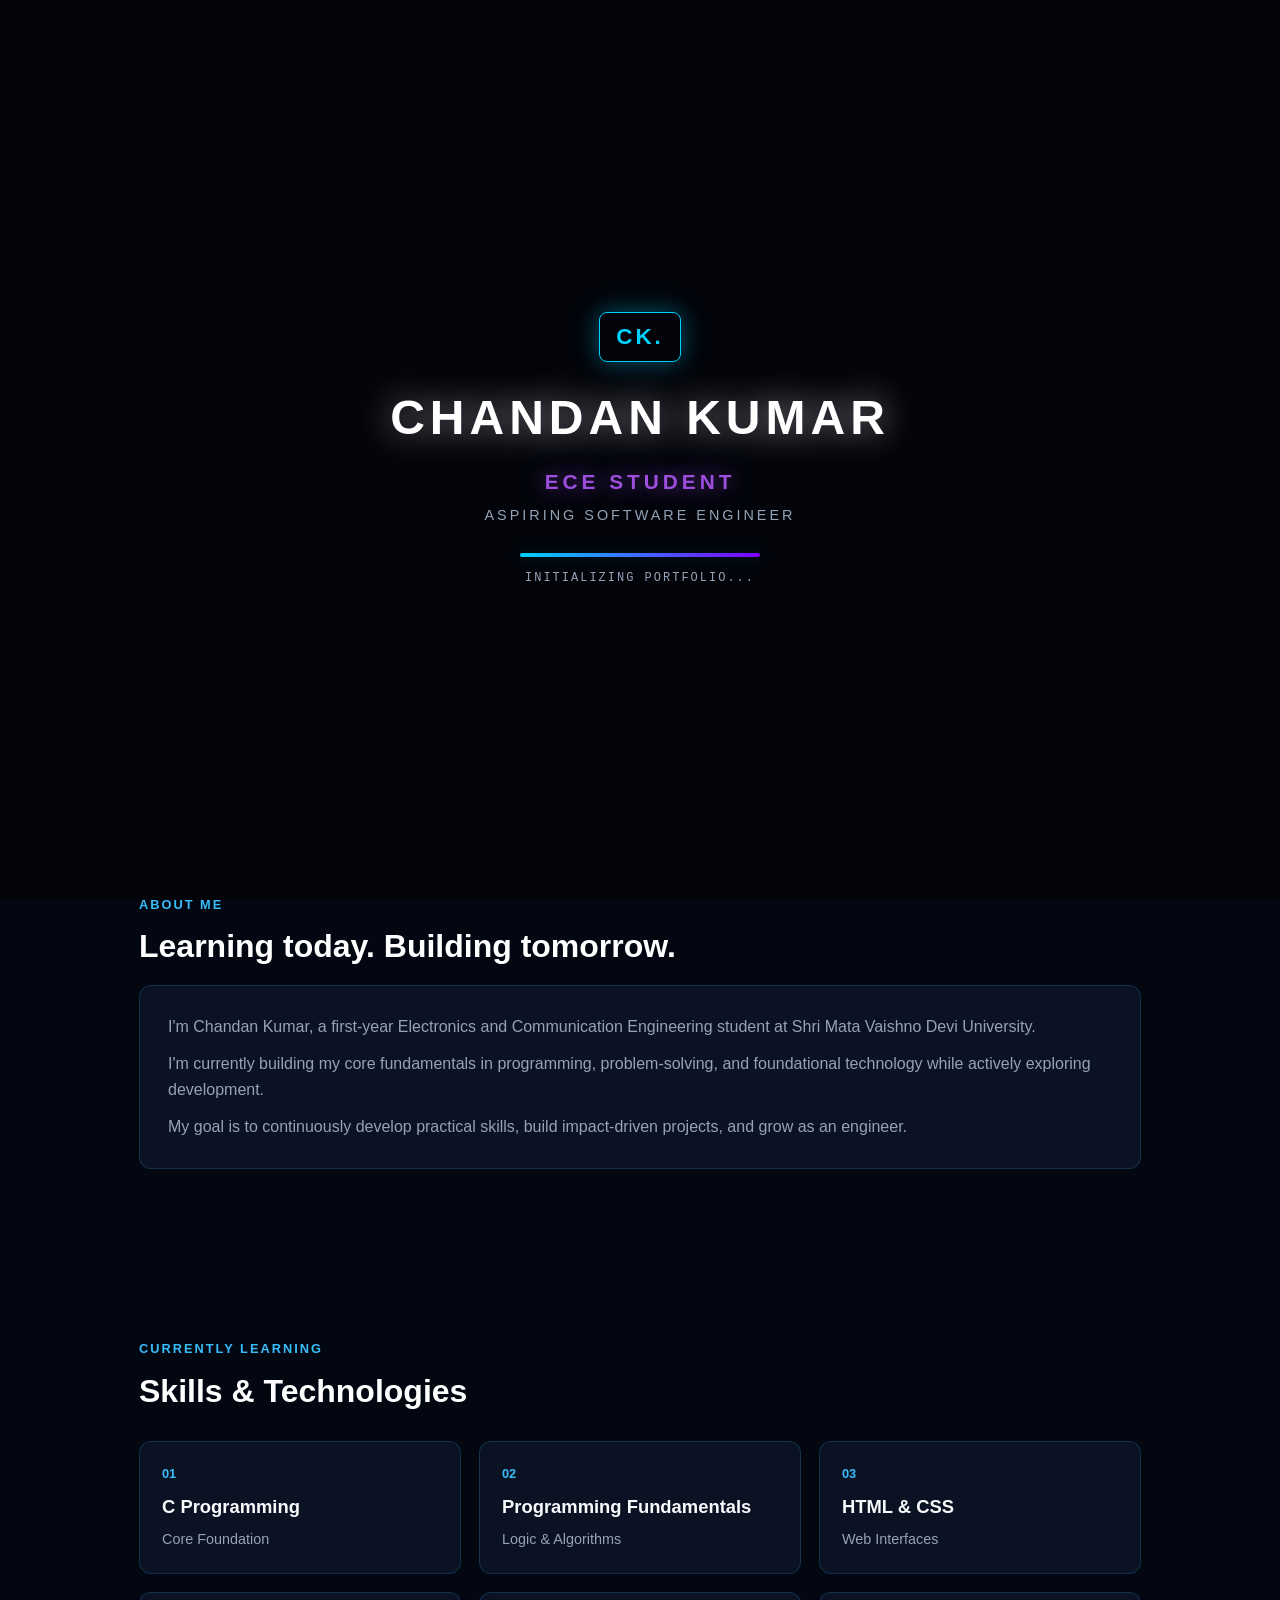
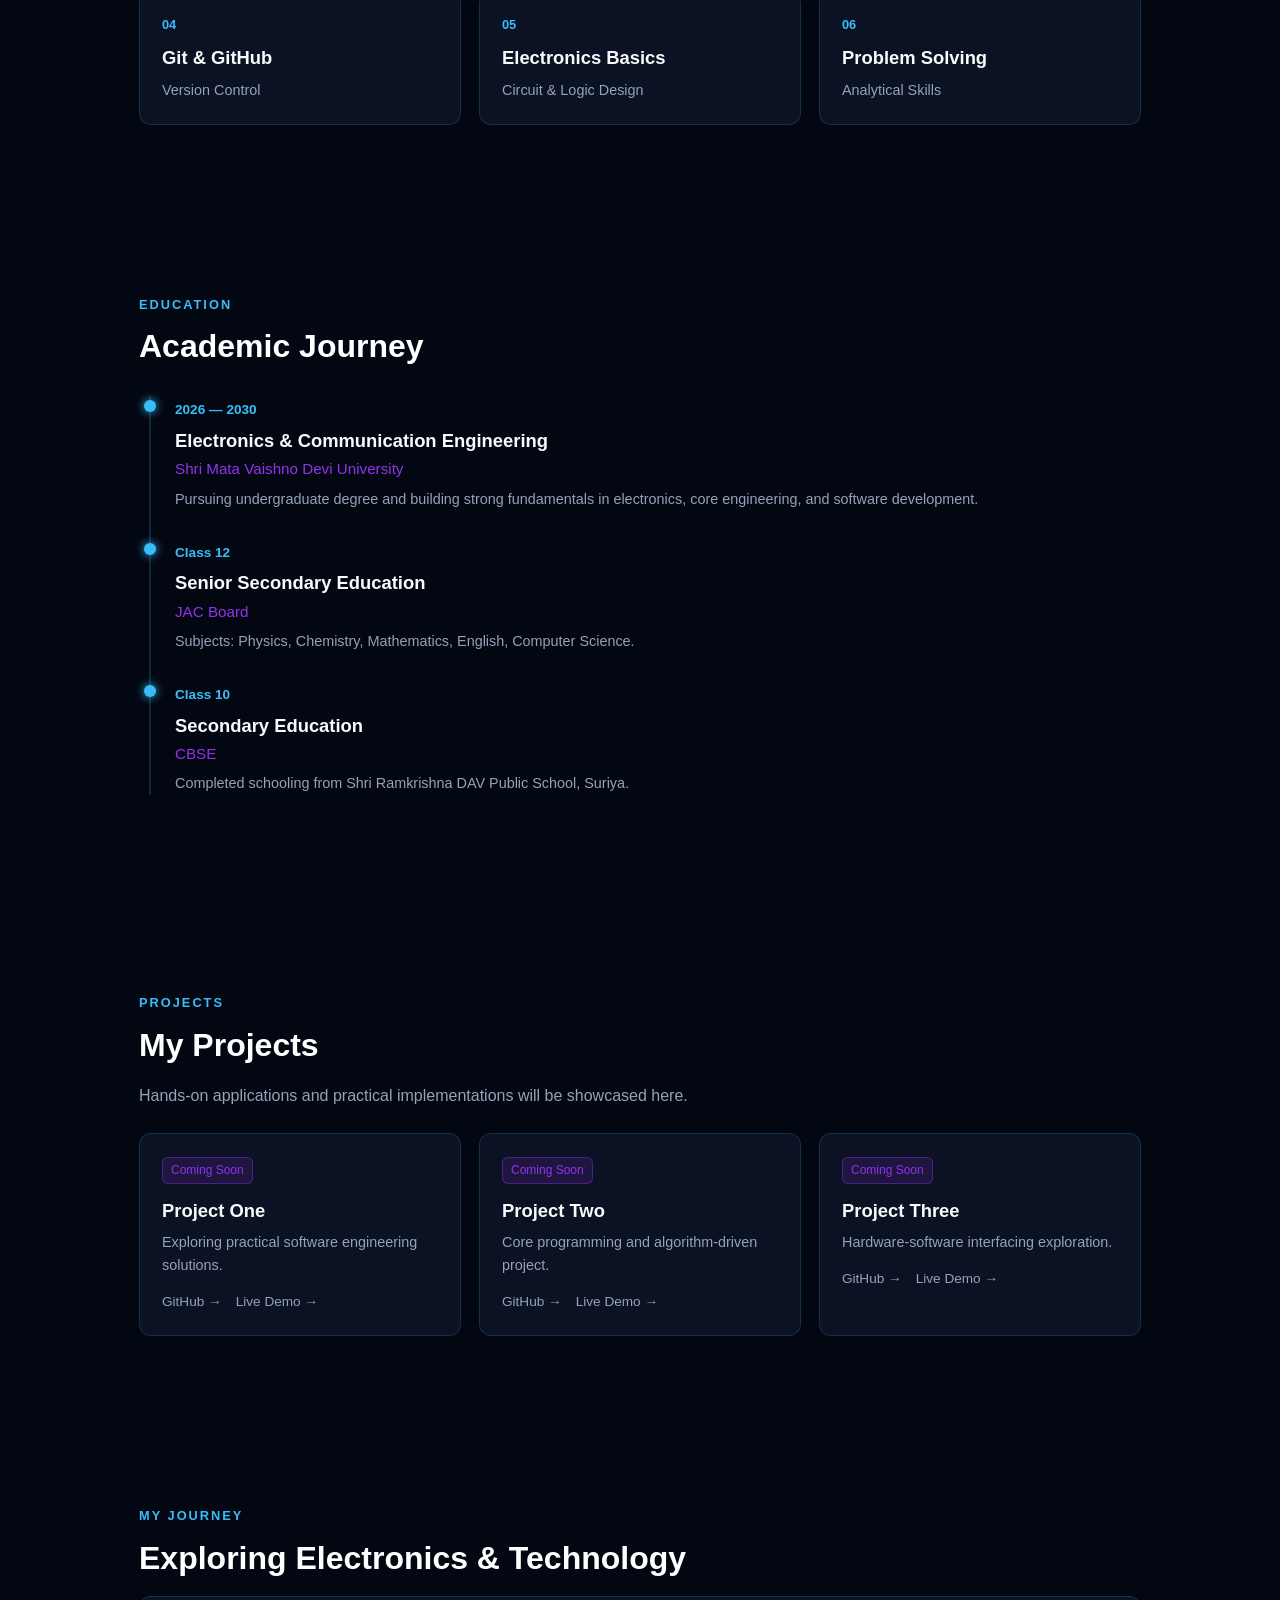
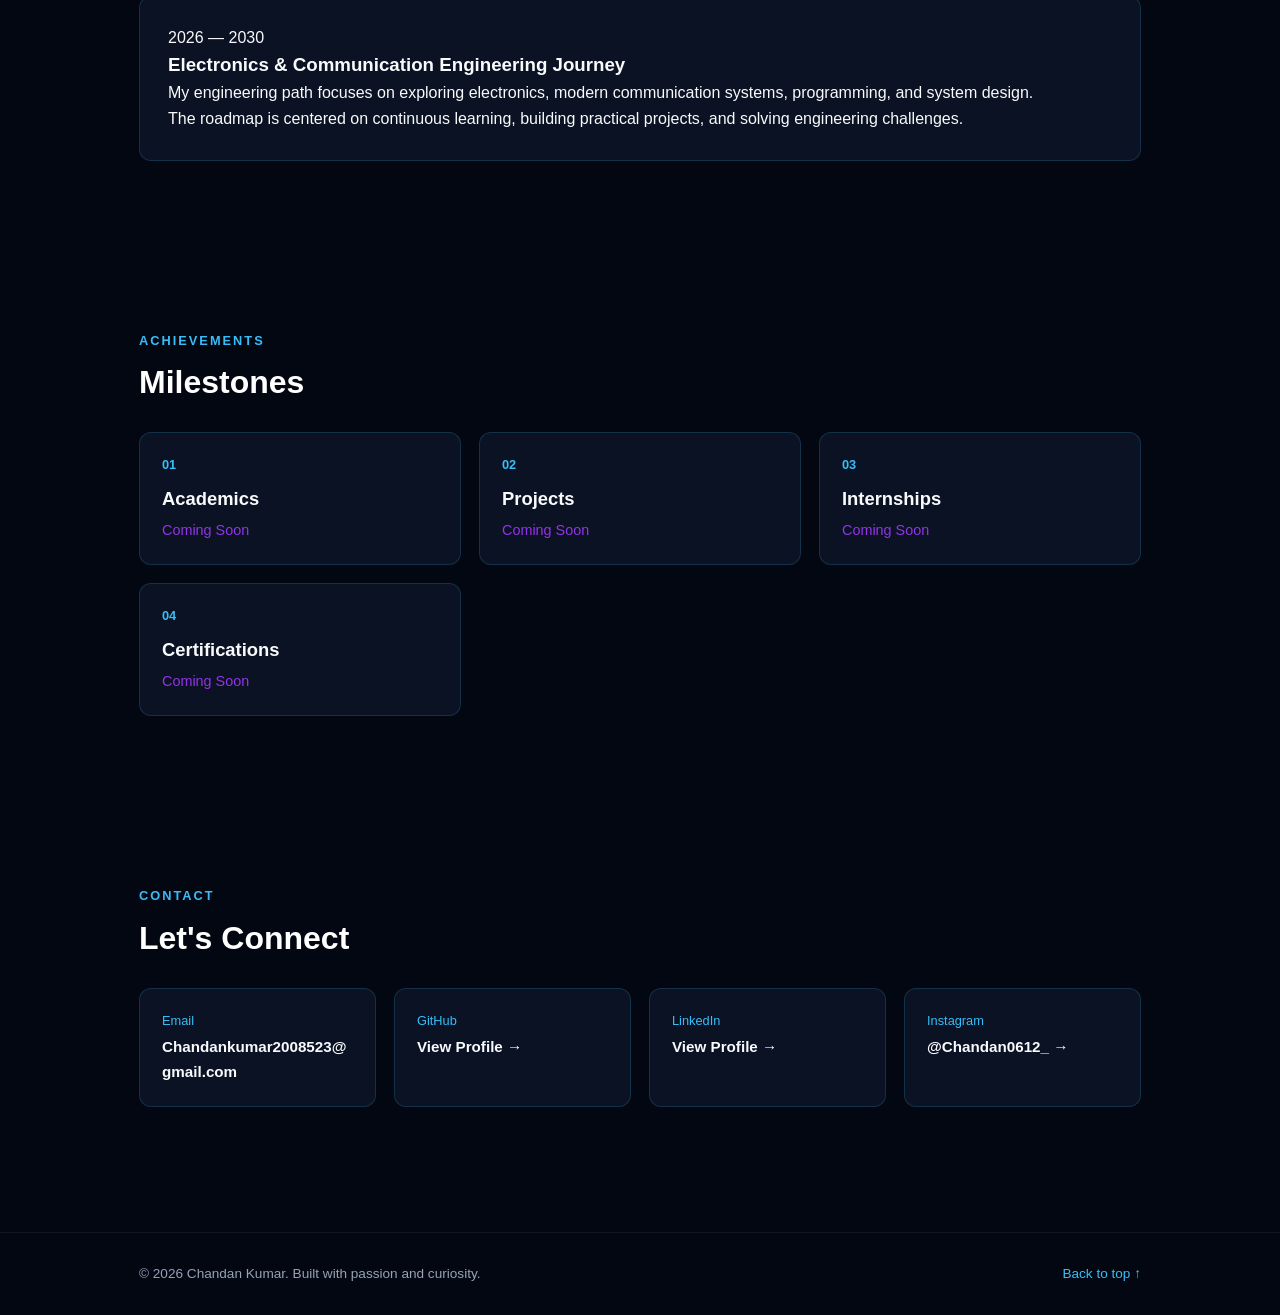
==== commit 11ccf69d: "Update comment and remove unused divs in index.html" ====
--- a/index.html
+++ b/index.html
@@ -10,7 +10,7 @@
 <body>
 
     <!-- =========================================
-         FULL ECE INTRO ANIMATION SCREEN
+         CINEMATIC INTRO ANIMATION SCREEN
          ========================================= -->
     <div id="intro-screen">
         <!-- Phase 1: Microchip & Circuit Glow -->
@@ -34,8 +34,6 @@
 
         <!-- Phase 3: Studying & Coding Vibe -->
         <div class="intro-phase phase-study">
-            <div class="desk-glow"></div>
-            <div class="coding-screen-glow"></div>
             <div class="floating-tech-nodes">
                 <span>&lt;/&gt;</span>
                 <span>0101</span>
--- a/style.css
+++ b/style.css
@@ -1,6 +1,20 @@
-/* =========================================================
-   GLOBAL
-   ========================================================= */
+/* =========================================
+   VARIABLES & COLOR PALETTE
+   ========================================= */
+:root {
+    --bg-dark: #030712;
+    --bg-card: rgba(15, 23, 42, 0.75);
+    --border-color: rgba(56, 189, 248, 0.18);
+    --border-glow: rgba(99, 102, 241, 0.5);
+    --cyan: #38bdf8;
+    --blue: #2563eb;
+    --purple: #9333ea;
+    --neon-blue: #00d2ff;
+    --neon-purple: #9d4edd;
+    --text-main: #f8fafc;
+    --text-muted: #94a3b8;
+    --font-family: -apple-system, BlinkMacSystemFont, "Segoe UI", Roboto, sans-serif;
+}
 
 * {
     margin: 0;
@@ -13,1309 +27,601 @@
 }
 
 body {
-    font-family: Arial, Helvetica, sans-serif;
-    background: #080b12;
-    color: #f4f6fb;
+    background-color: var(--bg-dark);
+    color: var(--text-main);
+    font-family: var(--font-family);
     line-height: 1.6;
     overflow-x: hidden;
 }
 
-a {
-    color: inherit;
-    text-decoration: none;
-}
-
-.container {
-    width: min(1120px, 90%);
-    margin: auto;
-}
-
-
-/* =========================================================
-   INTRO SCREEN
-   ========================================================= */
-
+/* =========================================
+   CINEMATIC INTRO ANIMATION SCREEN
+   ========================================= */
 #intro-screen {
     position: fixed;
-    inset: 0;
-    z-index: 99999;
-
-    display: flex;
+    top: 0;
+    left: 0;
+    width: 100vw;
+    height: 100vh;
+    background: #02040a;
+    z-index: 9999;
+    display: flex;
+    justify-content: center;
     align-items: center;
-    justify-content: center;
-
-    background:
-        radial-gradient(circle at 20% 30%, rgba(49, 92, 255, 0.16), transparent 30%),
-        radial-gradient(circle at 80% 70%, rgba(122, 53, 255, 0.14), transparent 30%),
-        #05070d;
-
     overflow: hidden;
-
-    animation: introExit 1s ease 7s forwards;
-}
-
-
-/* Circuit background */
-
-.circuit-bg {
+    transition: opacity 1.2s cubic-bezier(0.4, 0, 0.2, 1), visibility 1.2s ease;
+}
+
+#intro-screen.intro-finished {
+    opacity: 0;
+    visibility: hidden;
+    pointer-events: none;
+}
+
+.intro-phase {
     position: absolute;
     inset: 0;
-
-    opacity: 0.7;
-
-    background-image:
-        linear-gradient(rgba(255,255,255,0.035) 1px, transparent 1px),
-        linear-gradient(90deg, rgba(255,255,255,0.035) 1px, transparent 1px);
-
-    background-size: 45px 45px;
-
-    animation: gridMove 8s linear infinite;
-}
-
-
-/* Circuit lines */
-
-.circuit-bg::before,
-.circuit-bg::after {
-    content: "";
+    display: flex;
+    justify-content: center;
+    align-items: center;
+    pointer-events: none;
+}
+
+/* PHASE 1: MICROCHIP & CURRENT LINES (0s - 2.5s) */
+.phase-chip {
+    opacity: 0;
+    animation: phase1Anim 2.4s ease-in-out forwards;
+}
+
+.chip-box {
+    position: relative;
+    width: 130px;
+    height: 130px;
+    background: radial-gradient(circle, #0f172a 30%, #020617 100%);
+    border: 2px solid var(--neon-blue);
+    border-radius: 14px;
+    box-shadow: 0 0 50px rgba(0, 210, 255, 0.7), inset 0 0 25px rgba(0, 210, 255, 0.5);
+    display: flex;
+    justify-content: center;
+    align-items: center;
+}
+
+.chip-core {
+    width: 55px;
+    height: 55px;
+    background: linear-gradient(135deg, #00f2fe 0%, #4facfe 50%, #7f00ff 100%);
+    border-radius: 8px;
+    box-shadow: 0 0 35px #00d2ff;
+    animation: corePulse 1.2s infinite alternate ease-in-out;
+}
+
+.circuit-line {
     position: absolute;
-    inset: 0;
-
-    background:
-        linear-gradient(90deg, transparent 49%, rgba(76, 125, 255, 0.18) 50%, transparent 51%),
-        linear-gradient(0deg, transparent 49%, rgba(76, 125, 255, 0.12) 50%, transparent 51%);
-
-    background-size: 180px 180px;
-
-    animation: circuitMove 5s linear infinite;
-}
-
-
-/* Chip */
-
-.chip {
+    background: linear-gradient(90deg, transparent, #00d2ff, transparent);
+    box-shadow: 0 0 12px #00d2ff;
+}
+
+.cl-1 { top: -80px; left: 50%; width: 3px; height: 80px; transform: translateX(-50%); }
+.cl-2 { bottom: -80px; left: 50%; width: 3px; height: 80px; transform: translateX(-50%); }
+.cl-3 { left: -80px; top: 50%; width: 80px; height: 3px; transform: translateY(-50%); }
+.cl-4 { right: -80px; top: 50%; width: 80px; height: 3px; transform: translateY(-50%); }
+
+/* PHASE 2: SATELLITE & SIGNALS (2.2s - 4.5s) */
+.phase-signals {
+    opacity: 0;
+    animation: phase2Anim 2.3s ease-in-out 2.2s forwards;
+}
+
+.signal-wave {
     position: absolute;
-
-    width: 150px;
-    height: 150px;
-
-    left: 50%;
-    top: 50%;
-
-    transform: translate(-50%, -50%);
-
-    border: 2px solid rgba(130, 160, 255, 0.55);
-
-    background: rgba(10, 15, 28, 0.8);
-
-    box-shadow:
-        0 0 30px rgba(49, 92, 255, 0.2),
-        inset 0 0 30px rgba(49, 92, 255, 0.08);
-
-    animation: chipPulse 2.5s ease-in-out infinite;
-}
-
-
-.chip::before {
-    content: "ECE";
-
-    position: absolute;
-
-    inset: 0;
-
-    display: flex;
+    border-radius: 50%;
+    border: 2px solid var(--neon-purple);
+    box-shadow: 0 0 30px rgba(157, 78, 221, 0.8), inset 0 0 15px rgba(157, 78, 221, 0.4);
+    animation: wavePulse 1.8s infinite ease-out;
+}
+
+.w1 { width: 160px; height: 160px; animation-delay: 0s; }
+.w2 { width: 280px; height: 280px; animation-delay: 0.35s; }
+.w3 { width: 420px; height: 420px; animation-delay: 0.7s; }
+
+/* PHASE 3: CODING DESK NODES (4.2s - 6.4s) */
+.phase-study {
+    opacity: 0;
+    animation: phase3Anim 2.2s ease-in-out 4.2s forwards;
+}
+
+.floating-tech-nodes {
+    display: flex;
+    gap: 45px;
+    font-size: 2.2rem;
+    font-family: "Courier New", Courier, monospace;
+    font-weight: bold;
+    color: var(--neon-blue);
+    text-shadow: 0 0 20px #00d2ff, 0 0 40px #00d2ff;
+}
+
+.floating-tech-nodes span {
+    animation: nodeBob 1.6s infinite alternate ease-in-out;
+}
+
+.floating-tech-nodes span:nth-child(2) {
+    color: var(--neon-purple);
+    text-shadow: 0 0 20px #9d4edd;
+    animation-delay: 0.4s;
+}
+
+.floating-tech-nodes span:nth-child(3) {
+    animation-delay: 0.8s;
+}
+
+/* PHASE 4: NAME & REVEAL (6.2s - End) */
+.phase-reveal {
+    opacity: 0;
+    flex-direction: column;
+    text-align: center;
+    animation: phase4Anim 1.8s cubic-bezier(0.16, 1, 0.3, 1) 6.2s forwards;
+}
+
+.intro-badge {
+    font-size: 1.4rem;
+    font-weight: 800;
+    letter-spacing: 3px;
+    color: var(--neon-blue);
+    border: 1px solid var(--neon-blue);
+    padding: 6px 16px;
+    border-radius: 8px;
+    margin-bottom: 18px;
+    box-shadow: 0 0 25px rgba(0, 210, 255, 0.4);
+}
+
+.intro-title {
+    font-size: 3rem;
+    font-weight: 800;
+    letter-spacing: 5px;
+    color: #ffffff;
+    text-shadow: 0 0 35px rgba(255, 255, 255, 0.6);
+    margin-bottom: 8px;
+}
+
+.intro-subtitle {
+    font-size: 1.3rem;
+    font-weight: 700;
+    letter-spacing: 4px;
+    color: var(--neon-purple);
+    text-shadow: 0 0 20px rgba(157, 78, 221, 0.8);
+    margin-bottom: 6px;
+}
+
+.intro-role {
+    font-size: 0.9rem;
+    letter-spacing: 3px;
+    color: var(--text-muted);
+    margin-bottom: 26px;
+}
+
+.loading-wrapper {
+    width: 240px;
+    height: 4px;
+    background: rgba(255, 255, 255, 0.08);
+    border-radius: 4px;
+    overflow: hidden;
+    box-shadow: 0 0 15px rgba(0, 210, 255, 0.2);
+}
+
+.loading-progress-bar {
+    width: 0%;
+    height: 100%;
+    background: linear-gradient(90deg, #00d2ff, #7f00ff);
+    box-shadow: 0 0 20px #00d2ff;
+    animation: fillLoading 1.4s ease-in-out 6.3s forwards;
+}
+
+.loading-status {
+    font-size: 0.75rem;
+    letter-spacing: 2px;
+    color: var(--text-muted);
+    margin-top: 12px;
+    font-family: monospace;
+}
+
+/* =========================================
+   KEYFRAMES
+   ========================================= */
+@keyframes phase1Anim {
+    0% { opacity: 0; transform: scale(0.8); }
+    20%, 75% { opacity: 1; transform: scale(1); }
+    100% { opacity: 0; transform: scale(1.15); filter: blur(4px); }
+}
+
+@keyframes corePulse {
+    0% { transform: scale(0.92); opacity: 0.75; }
+    100% { transform: scale(1.08); opacity: 1; filter: drop-shadow(0 0 15px #00d2ff); }
+}
+
+@keyframes phase2Anim {
+    0% { opacity: 0; transform: scale(0.85); }
+    20%, 75% { opacity: 1; transform: scale(1); }
+    100% { opacity: 0; transform: scale(1.2); filter: blur(4px); }
+}
+
+@keyframes wavePulse {
+    0% { transform: scale(0.5); opacity: 1; }
+    100% { transform: scale(1.5); opacity: 0; }
+}
+
+@keyframes phase3Anim {
+    0% { opacity: 0; transform: translateY(20px); }
+    20%, 75% { opacity: 1; transform: translateY(0); }
+    100% { opacity: 0; transform: translateY(-20px); filter: blur(4px); }
+}
+
+@keyframes nodeBob {
+    0% { transform: translateY(-8px); }
+    100% { transform: translateY(8px); }
+}
+
+@keyframes phase4Anim {
+    0% { opacity: 0; transform: scale(0.95); }
+    100% { opacity: 1; transform: scale(1); }
+}
+
+@keyframes fillLoading {
+    0% { width: 0%; }
+    100% { width: 100%; }
+}
+
+/* =========================================
+   LAYOUT & MAIN SITE
+   ========================================= */
+.container {
+    max-width: 1050px;
+    margin: 0 auto;
+    padding: 0 24px;
+}
+
+.navbar {
+    position: fixed;
+    top: 0;
+    left: 0;
+    width: 100%;
+    z-index: 100;
+    padding: 18px 0;
+    backdrop-filter: blur(12px);
+    border-bottom: 1px solid rgba(255, 255, 255, 0.05);
+    transition: all 0.3s ease;
+}
+
+.navbar.scrolled {
+    background: rgba(3, 7, 18, 0.9);
+    border-bottom: 1px solid var(--border-color);
+}
+
+.nav-content {
+    display: flex;
+    justify-content: space-between;
     align-items: center;
-    justify-content: center;
-
-    font-size: 28px;
+}
+
+.logo {
+    font-size: 1.35rem;
+    font-weight: 800;
+    color: var(--cyan);
+    text-decoration: none;
+    letter-spacing: 1px;
+}
+
+nav a {
+    color: var(--text-muted);
+    text-decoration: none;
+    margin-left: 22px;
+    font-size: 0.9rem;
+    font-weight: 500;
+    transition: color 0.2s ease;
+}
+
+nav a:hover {
+    color: var(--cyan);
+}
+
+/* HERO */
+.hero {
+    min-height: 90vh;
+    display: flex;
+    align-items: center;
+    padding-top: 100px;
+    background: radial-gradient(circle at 85% 25%, rgba(56, 189, 248, 0.1) 0%, transparent 45%),
+                radial-gradient(circle at 15% 75%, rgba(147, 51, 234, 0.1) 0%, transparent 45%);
+}
+
+.hero-tag {
+    color: var(--cyan);
+    font-size: 1.1rem;
+    font-weight: 600;
+    margin-bottom: 8px;
+}
+
+.hero-name {
+    font-size: 3.5rem;
+    font-weight: 800;
+    color: #ffffff;
+    line-height: 1.15;
+    margin-bottom: 10px;
+}
+
+.hero-role {
+    font-size: 1.35rem;
+    color: var(--purple);
+    font-weight: 600;
+    margin-bottom: 18px;
+}
+
+.hero-role span {
+    color: var(--text-muted);
+    margin: 0 6px;
+}
+
+.hero-desc {
+    max-width: 620px;
+    color: var(--text-muted);
+    font-size: 1.05rem;
+    margin-bottom: 28px;
+}
+
+.btn-group {
+    display: flex;
+    gap: 14px;
+    margin-bottom: 28px;
+}
+
+.btn {
+    padding: 12px 24px;
+    border-radius: 8px;
+    font-weight: 600;
+    text-decoration: none;
+    font-size: 0.95rem;
+    transition: all 0.25s ease;
+    display: inline-block;
+}
+
+.btn-primary {
+    background: linear-gradient(135deg, var(--blue), var(--cyan));
+    color: #030712;
+    box-shadow: 0 0 20px rgba(56, 189, 248, 0.35);
+}
+
+.btn-primary:hover {
+    transform: translateY(-2px);
+    box-shadow: 0 0 25px rgba(56, 189, 248, 0.55);
+}
+
+.btn-secondary {
+    background: transparent;
+    color: var(--text-main);
+    border: 1px solid var(--border-color);
+}
+
+.btn-secondary:hover {
+    background: rgba(255, 255, 255, 0.05);
+    border-color: var(--cyan);
+}
+
+.social-links {
+    display: flex;
+    gap: 18px;
+}
+
+.social-links a {
+    color: var(--text-muted);
+    text-decoration: none;
+    font-size: 0.9rem;
+    transition: color 0.2s ease;
+}
+
+.social-links a:hover {
+    color: var(--cyan);
+}
+
+/* SECTIONS & CARDS */
+.section {
+    padding: 85px 0;
+}
+
+.section-label {
+    font-size: 0.8rem;
+    letter-spacing: 2px;
+    color: var(--cyan);
     font-weight: 700;
-
-    letter-spacing: 5px;
-
+    display: block;
+    margin-bottom: 6px;
+}
+
+.section-title {
+    font-size: 2rem;
+    font-weight: 700;
+    margin-bottom: 12px;
     color: #ffffff;
-
-    text-shadow: 0 0 20px rgba(120, 160, 255, 0.8);
-}
-
-
-/* Chip pins */
-
-.chip span {
-    position: absolute;
-
-    width: 22px;
-    height: 2px;
-
-    background: #7695ff;
-
-    box-shadow: 0 0 10px rgba(118, 149, 255, 0.7);
-}
-
-.chip span:nth-child(1) {
-    left: -22px;
-    top: 25px;
-}
-
-.chip span:nth-child(2) {
-    left: -22px;
-    top: 55px;
-}
-
-.chip span:nth-child(3) {
-    left: -22px;
-    top: 85px;
-}
-
-.chip span:nth-child(4) {
-    left: -22px;
-    top: 115px;
-}
-
-.chip span:nth-child(5) {
-    right: -22px;
-    top: 25px;
-}
-
-.chip span:nth-child(6) {
-    right: -22px;
-    top: 55px;
-}
-
-.chip span:nth-child(7) {
-    right: -22px;
-    top: 85px;
-}
-
-.chip span:nth-child(8) {
-    right: -22px;
-    top: 115px;
-}
-
-
-/* Intro content */
-
-.intro-content {
-    position: relative;
-    z-index: 5;
-
-    text-align: center;
-
-    animation: introAppear 1.2s ease forwards;
-}
-
-
-.intro-logo {
-    font-size: 32px;
-    font-weight: 800;
-
-    letter-spacing: 6px;
-
-    opacity: 0;
-
-    animation: fadeUp 0.8s ease 0.2s forwards;
-}
-
-
-.intro-line {
-    width: 0;
-    height: 2px;
-
-    margin: 20px auto;
-
-    background: #ffffff;
-
-    box-shadow: 0 0 15px rgba(255,255,255,0.7);
-
-    animation: lineGrow 0.8s ease 0.8s forwards;
-}
-
-
-.intro-content h1 {
-    margin: 0;
-
-    font-size: clamp(38px, 7vw, 76px);
-
-    font-weight: 700;
-
-    letter-spacing: 9px;
-
-    opacity: 0;
-
-    animation: fadeUp 1s ease 1.1s forwards;
-}
-
-
-.intro-content p {
-    margin-top: 16px;
-
-    font-size: 18px;
-
-    letter-spacing: 6px;
-
-    color: #c9d0df;
-
-    opacity: 0;
-
-    animation: fadeUp 0.8s ease 1.8s forwards;
-}
-
-
-.intro-content > span {
-    display: block;
-
-    margin-top: 6px;
-
-    font-size: 12px;
-
-    letter-spacing: 4px;
-
-    color: #8d98ad;
-
-    opacity: 0;
-
-    animation: fadeUp 0.8s ease 2.2s forwards;
-}
-
-
-.loading-box {
-    width: 280px;
-    height: 2px;
-
-    margin: 38px auto 14px;
-
-    background: #222938;
-
-    overflow: hidden;
-}
-
-
-.loading-bar {
-    width: 0;
-    height: 100%;
-
-    background: #ffffff;
-
-    box-shadow: 0 0 15px #ffffff;
-
-    animation: loading 6s linear forwards;
-}
-
-
-.intro-content small {
-    color: #707b91;
-
-    font-size: 10px;
-
-    letter-spacing: 3px;
-}
-
-
-/* =========================================================
-   NAVBAR
-   ========================================================= */
-
-.navbar {
-    position: sticky;
-    top: 0;
-
-    z-index: 1000;
-
-    background: rgba(8, 11, 18, 0.85);
-
-    backdrop-filter: blur(15px);
-
-    border-bottom: 1px solid rgba(255,255,255,0.06);
-}
-
-
-.nav-content {
-    min-height: 72px;
-
-    display: flex;
-    align-items: center;
-    justify-content: space-between;
-}
-
-
-.logo {
-    font-size: 24px;
-    font-weight: 800;
-
-    letter-spacing: 2px;
-}
-
-
-nav {
-    display: flex;
-    align-items: center;
-
-    gap: 25px;
-}
-
-
-nav a {
-    color: #aab3c4;
-
-    font-size: 14px;
-
-    transition: 0.3s ease;
-}
-
-
-nav a:hover {
-    color: #ffffff;
-}
-
-
-/* =========================================================
-   HERO
-   ========================================================= */
-
-.hero {
-    min-height: 88vh;
-
-    display: flex;
-    align-items: center;
-
-    position: relative;
-
-    background:
-        radial-gradient(circle at 75% 30%, rgba(49,92,255,0.11), transparent 30%),
-        radial-gradient(circle at 20% 80%, rgba(122,53,255,0.08), transparent 28%);
-}
-
-
-.hero-content {
-    padding: 100px 0;
-}
-
-
-.intro {
-    color: #8291ad;
-
-    font-size: 16px;
-
-    letter-spacing: 3px;
-
+}
+
+.section-subtext {
+    color: var(--text-muted);
+    margin-bottom: 24px;
+}
+
+.about-card, .journey-box {
+    background: var(--bg-card);
+    border: 1px solid var(--border-color);
+    border-radius: 12px;
+    padding: 28px;
+    backdrop-filter: blur(8px);
+}
+
+.about-card p {
+    color: var(--text-muted);
     margin-bottom: 12px;
 }
-
-
-.hero h1 {
-    font-size: clamp(50px, 8vw, 92px);
-
-    line-height: 1;
-
-    letter-spacing: -3px;
-
-    margin-bottom: 25px;
-}
-
-
-.hero h2 {
-    color: #c4cad6;
-
-    font-size: clamp(18px, 3vw, 27px);
-
-    font-weight: 500;
-}
-
-
-.hero h2 span {
-    margin: 0 10px;
-
-    color: #6e83ff;
-}
-
-
-.hero-text {
-    max-width: 700px;
-
-    margin-top: 25px;
-
-    color: #929caf;
-
-    font-size: 17px;
-}
-
-
-.buttons {
-    display: flex;
-
-    gap: 15px;
-
-    margin-top: 35px;
-
-    flex-wrap: wrap;
-}
-
-
-.btn {
-    display: inline-block;
-
-    padding: 13px 22px;
-
-    border-radius: 8px;
-
-    font-size: 14px;
-
-    transition: 0.3s ease;
-}
-
-
-.btn.primary {
-    background: #ffffff;
-
-    color: #080b12;
-}
-
-
-.btn.primary:hover {
-    transform: translateY(-3px);
-
-    box-shadow: 0 10px 30px rgba(255,255,255,0.12);
-}
-
-
-.btn.secondary {
-    border: 1px solid #303747;
-
-    color: #ffffff;
-}
-
-
-.btn.secondary:hover {
-    border-color: #7284ff;
-
-    transform: translateY(-3px);
-}
-
-
-.social-links {
-    display: flex;
-
-    gap: 25px;
-
-    margin-top: 35px;
-}
-
-
-.social-links a {
-    color: #8993a7;
-
-    font-size: 14px;
-
-    transition: 0.3s ease;
-}
-
-
-.social-links a:hover {
-    color: #ffffff;
-}
-
-
-/* =========================================================
-   SECTIONS
-   ========================================================= */
-
-.section {
-    padding: 110px 0;
-
-    border-top: 1px solid rgba(255,255,255,0.045);
-}
-
-
-.section-label {
-    color: #7383a4;
-
-    font-size: 11px;
-
-    letter-spacing: 4px;
-
-    margin-bottom: 12px;
-}
-
-
-.section-title {
-    font-size: clamp(32px, 5vw, 52px);
-
-    line-height: 1.1;
-
-    margin-bottom: 35px;
-}
-
-
-.section-description {
-    max-width: 700px;
-
-    color: #8d97aa;
-
-    margin-bottom: 45px;
-}
-
-
-/* =========================================================
-   ABOUT
-   ========================================================= */
-
-.about-card {
-    max-width: 850px;
-
-    padding: 35px;
-
-    border: 1px solid #242b38;
-
-    border-radius: 14px;
-
-    background: rgba(255,255,255,0.025);
-}
-
-
-.about-card p {
-    color: #aeb6c5;
-
-    margin-bottom: 20px;
-}
-
 
 .about-card p:last-child {
     margin-bottom: 0;
 }
 
-
-/* =========================================================
-   CARDS
-   ========================================================= */
-
-.cards {
+.grid-cards {
     display: grid;
-
-    grid-template-columns: repeat(3, 1fr);
-
+    grid-template-columns: repeat(auto-fit, minmax(240px, 1fr));
     gap: 18px;
-}
-
+    margin-top: 24px;
+}
 
 .card {
-    position: relative;
-
-    padding: 28px;
-
-    min-height: 160px;
-
-    border: 1px solid #242b38;
-
-    border-radius: 14px;
-
-    background: rgba(255,255,255,0.025);
-
-    transition: 0.35s ease;
-}
-
+    background: var(--bg-card);
+    border: 1px solid var(--border-color);
+    border-radius: 12px;
+    padding: 22px;
+    transition: transform 0.25s ease, border-color 0.25s ease;
+}
 
 .card:hover {
-    transform: translateY(-6px);
-
-    border-color: #45516b;
-
-    background: rgba(255,255,255,0.045);
-}
-
-
-.card-number {
+    transform: translateY(-4px);
+    border-color: var(--border-glow);
+}
+
+.card-num {
+    font-size: 0.8rem;
+    font-weight: 700;
+    color: var(--cyan);
+    margin-bottom: 8px;
     display: block;
-
-    color: #66728a;
-
-    font-size: 11px;
-
-    letter-spacing: 2px;
-
-    margin-bottom: 25px;
-}
-
+}
 
 .card h3 {
-    font-size: 19px;
-
-    margin-bottom: 8px;
-}
-
+    font-size: 1.15rem;
+    margin-bottom: 6px;
+}
 
 .card p {
-    color: #7f899b;
-
-    font-size: 14px;
-}
-
-
-/* =========================================================
-   EDUCATION TIMELINE
-   ========================================================= */
-
+    color: var(--text-muted);
+    font-size: 0.9rem;
+}
+
+/* TIMELINE */
 .timeline {
-    position: relative;
-
-    max-width: 850px;
-
-    padding-left: 35px;
-}
-
-
-.timeline::before {
-    content: "";
-
-    position: absolute;
-
-    left: 6px;
-    top: 0;
-    bottom: 0;
-
-    width: 1px;
-
-    background: #293140;
-}
-
+    border-left: 2px solid var(--border-color);
+    margin-left: 10px;
+    padding-left: 24px;
+    margin-top: 24px;
+}
 
 .timeline-item {
     position: relative;
-
-    padding-bottom: 55px;
-}
-
+    margin-bottom: 28px;
+}
 
 .timeline-dot {
     position: absolute;
-
-    left: -35px;
-    top: 6px;
-
-    width: 13px;
-    height: 13px;
-
+    left: -31px;
+    top: 4px;
+    width: 12px;
+    height: 12px;
     border-radius: 50%;
-
-    background: #ffffff;
-
-    box-shadow: 0 0 0 5px #080b12,
-                0 0 18px rgba(255,255,255,0.4);
-}
-
-
-.date {
+    background: var(--cyan);
+    box-shadow: 0 0 10px var(--cyan);
+}
+
+.timeline-content .date {
+    font-size: 0.85rem;
+    color: var(--cyan);
+    font-weight: 600;
+}
+
+.timeline-content h3 {
+    font-size: 1.15rem;
+    margin: 4px 0 2px;
+}
+
+.timeline-content h4 {
+    font-size: 0.95rem;
+    color: var(--purple);
+    font-weight: 500;
+    margin-bottom: 6px;
+}
+
+.timeline-content p {
+    color: var(--text-muted);
+    font-size: 0.9rem;
+}
+
+/* BADGES */
+.badge-soon {
     display: inline-block;
-
-    color: #7685a4;
-
-    font-size: 12px;
-
-    letter-spacing: 2px;
-
-    margin-bottom: 10px;
-}
-
-
-.timeline-content h3 {
-    font-size: 24px;
-
-    margin-bottom: 5px;
-}
-
-
-.timeline-content h4 {
-    color: #8d98ad;
-
-    font-size: 16px;
-
-    font-weight: 500;
-
-    margin-bottom: 14px;
-}
-
-
-.timeline-content p {
-    color: #8993a6;
-
-    max-width: 700px;
-}
-
-
-/* =========================================================
-   PROJECTS
-   ========================================================= */
-
-.projects-grid {
-    display: grid;
-
-    grid-template-columns: repeat(3, 1fr);
-
-    gap: 20px;
-}
-
-
-.project-card {
-    padding: 30px;
-
-    min-height: 290px;
-
-    border: 1px solid #242b38;
-
-    border-radius: 14px;
-
-    background: rgba(255,255,255,0.025);
-
-    display: flex;
-
+    font-size: 0.75rem;
+    background: rgba(147, 51, 234, 0.15);
+    color: var(--purple);
+    border: 1px solid rgba(147, 51, 234, 0.4);
+    padding: 3px 8px;
+    border-radius: 6px;
+    margin-bottom: 12px;
+}
+
+.card-links {
+    display: flex;
+    gap: 14px;
+    margin-top: 14px;
+    font-size: 0.85rem;
+    color: var(--text-muted);
+}
+
+.status-soon {
+    color: var(--purple) !important;
+    font-size: 0.85rem;
+    margin-top: 4px;
+}
+
+/* CONTACT */
+.contact-grid {
+    grid-template-columns: repeat(auto-fit, minmax(220px, 1fr));
+}
+
+.contact-card {
+    text-decoration: none;
+    color: inherit;
+    display: flex;
     flex-direction: column;
-
-    transition: 0.35s ease;
-}
-
-
-.project-card:hover {
-    transform: translateY(-7px);
-
-    border-color: #45516b;
-}
-
-
-.project-tag {
-    align-self: flex-start;
-
-    padding: 5px 9px;
-
-    border: 1px solid #303747;
-
-    border-radius: 5px;
-
-    color: #7d89a1;
-
-    font-size: 9px;
-
-    letter-spacing: 2px;
-}
-
-
-.project-card h3 {
-    font-size: 24px;
-
-    margin: 25px 0 12px;
-}
-
-
-.project-card > p {
-    color: #8d97aa;
-
-    font-size: 14px;
-}
-
-
-.project-tech {
-    margin-top: auto;
-
-    padding-top: 25px;
-}
-
-
-.project-tech span {
-    color: #707c93;
-
-    font-size: 12px;
-}
-
-
-.project-links {
-    display: flex;
-
-    gap: 20px;
-
-    margin-top: 20px;
-
-    font-size: 13px;
-
-    color: #aeb6c5;
-}
-
-
-.project-links a:hover {
-    color: #ffffff;
-}
-
-
-/* =========================================================
-   JOURNEY
-   ========================================================= */
-
-.journey-card {
-    max-width: 950px;
-
-    display: grid;
-
-    grid-template-columns: 180px 1fr;
-
-    gap: 40px;
-
-    padding: 40px;
-
-    border: 1px solid #242b38;
-
-    border-radius: 16px;
-
-    background:
-        linear-gradient(135deg,
-        rgba(49,92,255,0.06),
-        rgba(255,255,255,0.02));
-}
-
-
-.journey-year {
-    color: #7584a1;
-
-    font-size: 14px;
-
-    letter-spacing: 2px;
-}
-
-
-.journey-content h3 {
-    font-size: 26px;
-
-    margin-bottom: 15px;
-}
-
-
-.journey-content p {
-    color: #8d97aa;
-
-    margin-bottom: 15px;
-}
-
-
-/* =========================================================
-   RESUME
-   ========================================================= */
-
-.resume-box {
-    padding: 55px;
-
-    border: 1px solid #292f3d;
-
-    border-radius: 16px;
-
-    background:
-        radial-gradient(circle at 90% 20%, rgba(80,100,255,0.1), transparent 35%),
-        rgba(255,255,255,0.025);
-}
-
-
-.resume-box h2 {
-    font-size: 42px;
-
-    margin-bottom: 15px;
-}
-
-
-.resume-box p {
-    color: #8993a6;
-
-    max-width: 650px;
-
-    margin-bottom: 25px;
-}
-
-
-/* =========================================================
-   CONTACT
-   ========================================================= */
-
-.contact-grid {
-    display: grid;
-
-    grid-template-columns: repeat(2, 1fr);
-
-    gap: 18px;
-}
-
-
-.contact-card {
-    padding: 28px;
-
-    border: 1px solid #242b38;
-
-    border-radius: 13px;
-
-    background: rgba(255,255,255,0.025);
-
-    transition: 0.3s ease;
-}
-
-
-.contact-card:hover {
-    transform: translateY(-4px);
-
-    border-color: #46526b;
-}
-
+}
 
 .contact-card span {
-    display: block;
-
-    color: #727e95;
-
-    font-size: 11px;
-
-    letter-spacing: 3px;
-
-    margin-bottom: 10px;
-}
-
+    font-size: 0.8rem;
+    color: var(--cyan);
+    margin-bottom: 4px;
+}
 
 .contact-card strong {
-    font-size: 15px;
-
-    font-weight: 500;
-
-    word-break: break-word;
-}
-
-
-/* =========================================================
-   FOOTER
-   ========================================================= */
+    font-size: 0.95rem;
+    word-break: break-all;
+}
 
 footer {
-    border-top: 1px solid rgba(255,255,255,0.05);
-
+    border-top: 1px solid rgba(255, 255, 255, 0.05);
     padding: 30px 0;
-}
-
+    margin-top: 40px;
+}
 
 .footer-content {
     display: flex;
-
+    justify-content: space-between;
     align-items: center;
-
-    justify-content: space-between;
-
-    gap: 20px;
-}
-
-
-.footer-content p {
-    color: #6f798c;
-
-    font-size: 12px;
-}
-
+    color: var(--text-muted);
+    font-size: 0.85rem;
+}
 
 .footer-content a {
-    color: #9aa4b7;
-
-    font-size: 12px;
-}
-
-
-/* =========================================================
-   ANIMATIONS
-   ========================================================= */
-
-@keyframes introAppear {
-
-    from {
-        opacity: 0;
-        transform: scale(0.96);
-    }
-
-    to {
-        opacity: 1;
-        transform: scale(1);
-    }
-
-}
-
-
-@keyframes fadeUp {
-
-    from {
-        opacity: 0;
-        transform: translateY(25px);
-    }
-
-    to {
-        opacity: 1;
-        transform: translateY(0);
-    }
-
-}
-
-
-@keyframes lineGrow {
-
-    from {
-        width: 0;
-    }
-
-    to {
-        width: 120px;
-    }
-
-}
-
-
-@keyframes loading {
-
-    from {
-        width: 0;
-    }
-
-    to {
-        width: 100%;
-    }
-
-}
-
-
-@keyframes chipPulse {
-
-    0%,
-    100% {
-        transform: translate(-50%, -50%) scale(1);
-        opacity: 0.75;
-    }
-
-    50% {
-        transform: translate(-50%, -50%) scale(1.08);
-        opacity: 1;
-    }
-
-}
-
-
-@keyframes gridMove {
-
-    from {
-        transform: translate(0, 0);
-    }
-
-    to {
-        transform: translate(45px, 45px);
-    }
-
-}
-
-
-@keyframes circuitMove {
-
-    from {
-        transform: translate(0, 0);
-    }
-
-    to {
-        transform: translate(90px, 90px);
-    }
-
-}
-
-
-@keyframes introExit {
-
-    0% {
-        opacity: 1;
-        visibility: visible;
-    }
-
-    100% {
-        opacity: 0;
-        visibility: hidden;
-        pointer-events: none;
-    }
-
-}
-
-
-/* =========================================================
-   TABLET
-   ========================================================= */
-
-@media (max-width: 900px) {
-
-    nav {
-        gap: 14px;
-    }
-
-    nav a {
-        font-size: 12px;
-    }
-
-    .cards {
-        grid-template-columns: repeat(2, 1fr);
-    }
-
-    .projects-grid {
-        grid-template-columns: repeat(2, 1fr);
-    }
-
-}
-
-
-/* =========================================================
-   MOBILE
-   ========================================================= */
-
-@media (max-width: 650px) {
-
-    .nav-content {
-        flex-direction: column;
-
-        justify-content: center;
-
-        gap: 10px;
-
-        padding: 15px 0;
-    }
-
-
-    nav {
-        width: 100%;
-
-        justify-content: center;
-
-        flex-wrap: wrap;
-
-        gap: 12px;
-    }
-
-
-    nav a {
-        font-size: 11px;
-    }
-
-
-    .hero {
-        min-height: auto;
-    }
-
-
-    .hero-content {
-        padding: 90px 0;
-    }
-
-
-    .hero h1 {
-        font-size: 50px;
-
-        letter-spacing: -2px;
-    }
-
-
-    .hero h2 {
-        font-size: 18px;
-    }
-
-
-    .hero-text {
-        font-size: 15px;
-    }
-
-
-    .section {
-        padding: 80px 0;
-    }
-
-
-    .cards {
-        grid-template-columns: 1fr;
-    }
-
-
-    .projects-grid {
-        grid-template-columns: 1fr;
-    }
-
-
-    .contact-grid {
-        grid-template-columns: 1fr;
-    }
-
-
-    .journey-card {
-        grid-template-columns: 1fr;
-
-        gap: 20px;
-
-        padding: 28px;
-    }
-
-
-    .resume-box {
-        padding: 35px 25px;
-    }
-
-
-    .resume-box h2 {
-        font-size: 32px;
-    }
-
-
-    .intro-content h1 {
-        font-size: 34px;
-
-        letter-spacing: 4px;
-    }
-
-
-    .intro-content p {
-        font-size: 14px;
-
-        letter-spacing: 4px;
-    }
-
-
-    .intro-content > span {
-        font-size: 9px;
-
-        letter-spacing: 2px;
-    }
-
-
-    .loading-box {
-        width: 210px;
-    }
-
-
-    .chip {
-        width: 120px;
-        height: 120px;
-
-        opacity: 0.55;
-    }
-
-
-    .chip::before {
-        font-size: 22px;
-    }
-
-
-    .chip span:nth-child(1),
-    .chip span:nth-child(2),
-    .chip span:nth-child(3),
-    .chip span:nth-child(4) {
-        left: -18px;
-    }
-
-
-    .chip span:nth-child(5),
-    .chip span:nth-child(6),
-    .chip span:nth-child(7),
-    .chip span:nth-child(8) {
-        right: -18px;
-    }
-
-
-    .footer-content {
-        flex-direction: column;
-
-        text-align: center;
-    }
-
-}
+    color: var(--cyan);
+    text-decoration: none;
+}
+
+/* RESPONSIVE */
+@media (max-width: 768px) {
+    .hero-name { font-size: 2.5rem; }
+    .hero-role { font-size: 1.1rem; }
+    .intro-title { font-size: 2rem; }
+    nav { display: none; }
+    .btn-group { flex-direction: column; }
+}
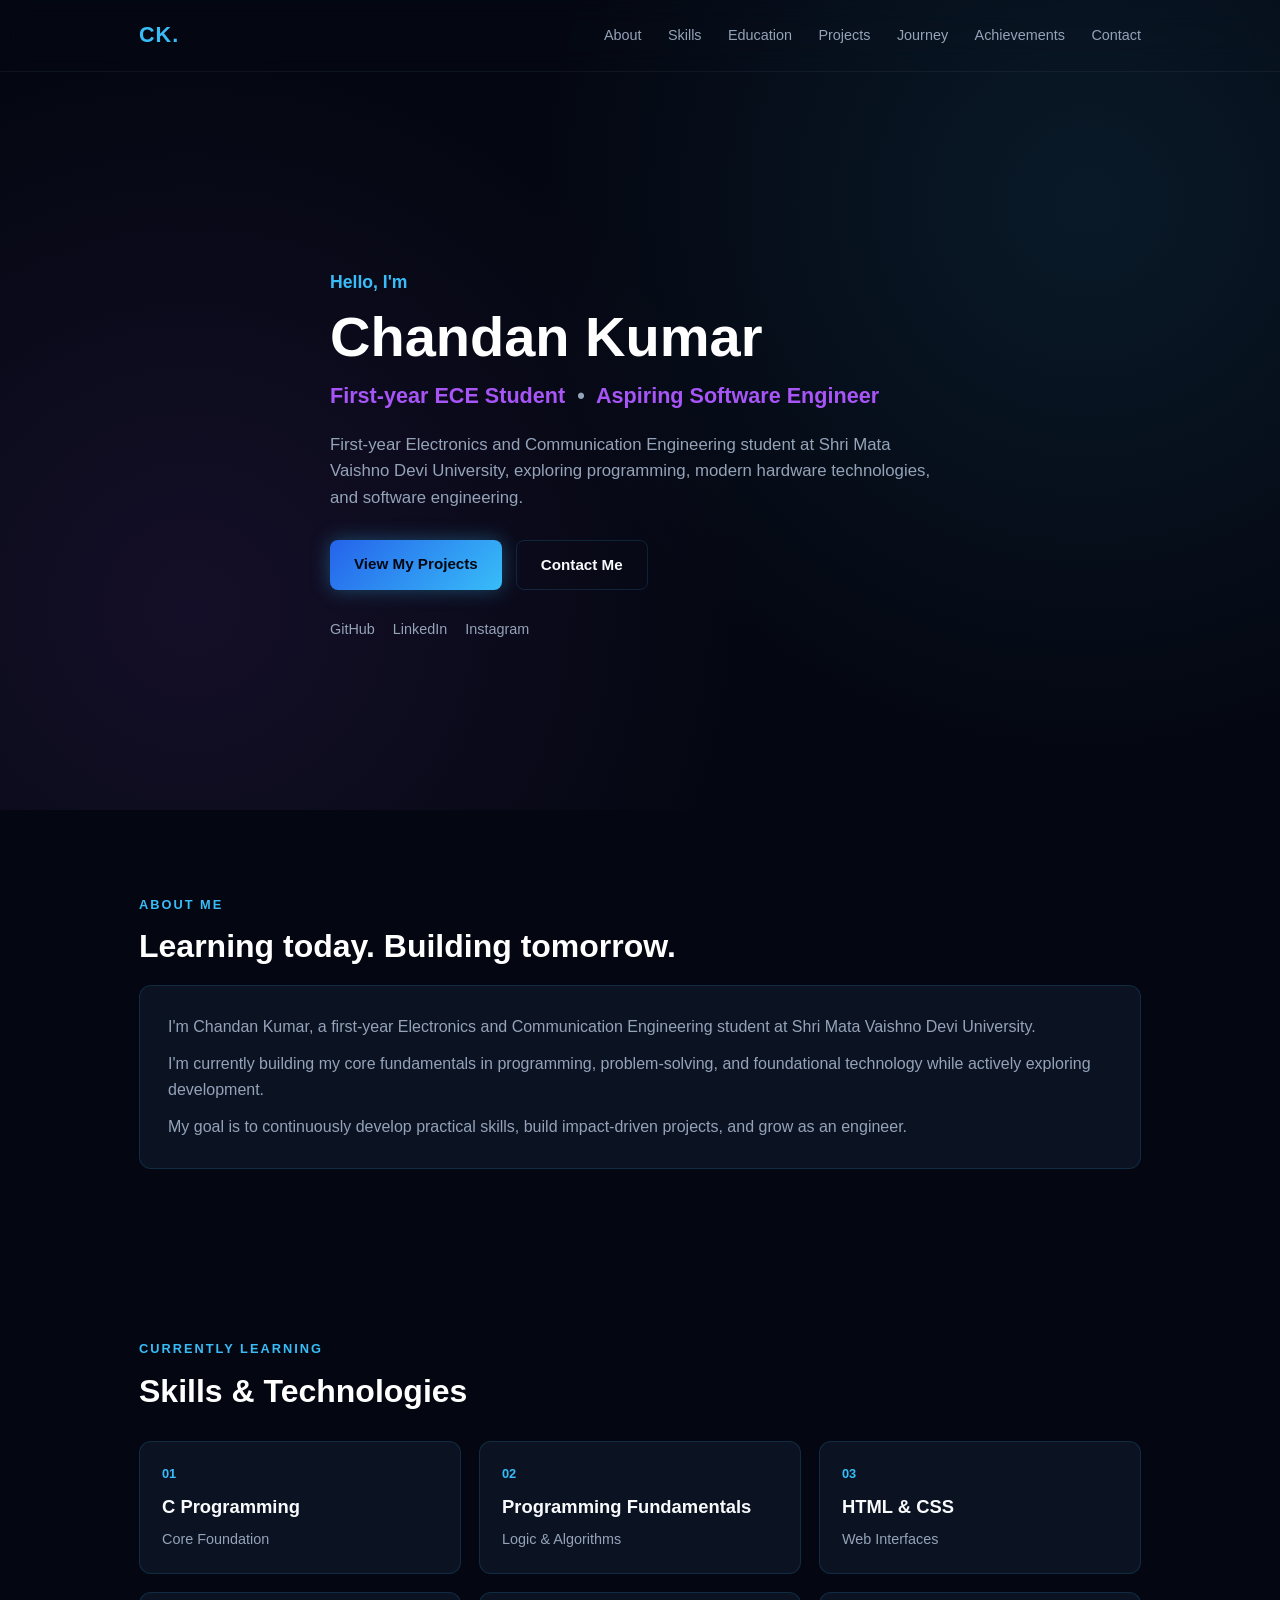
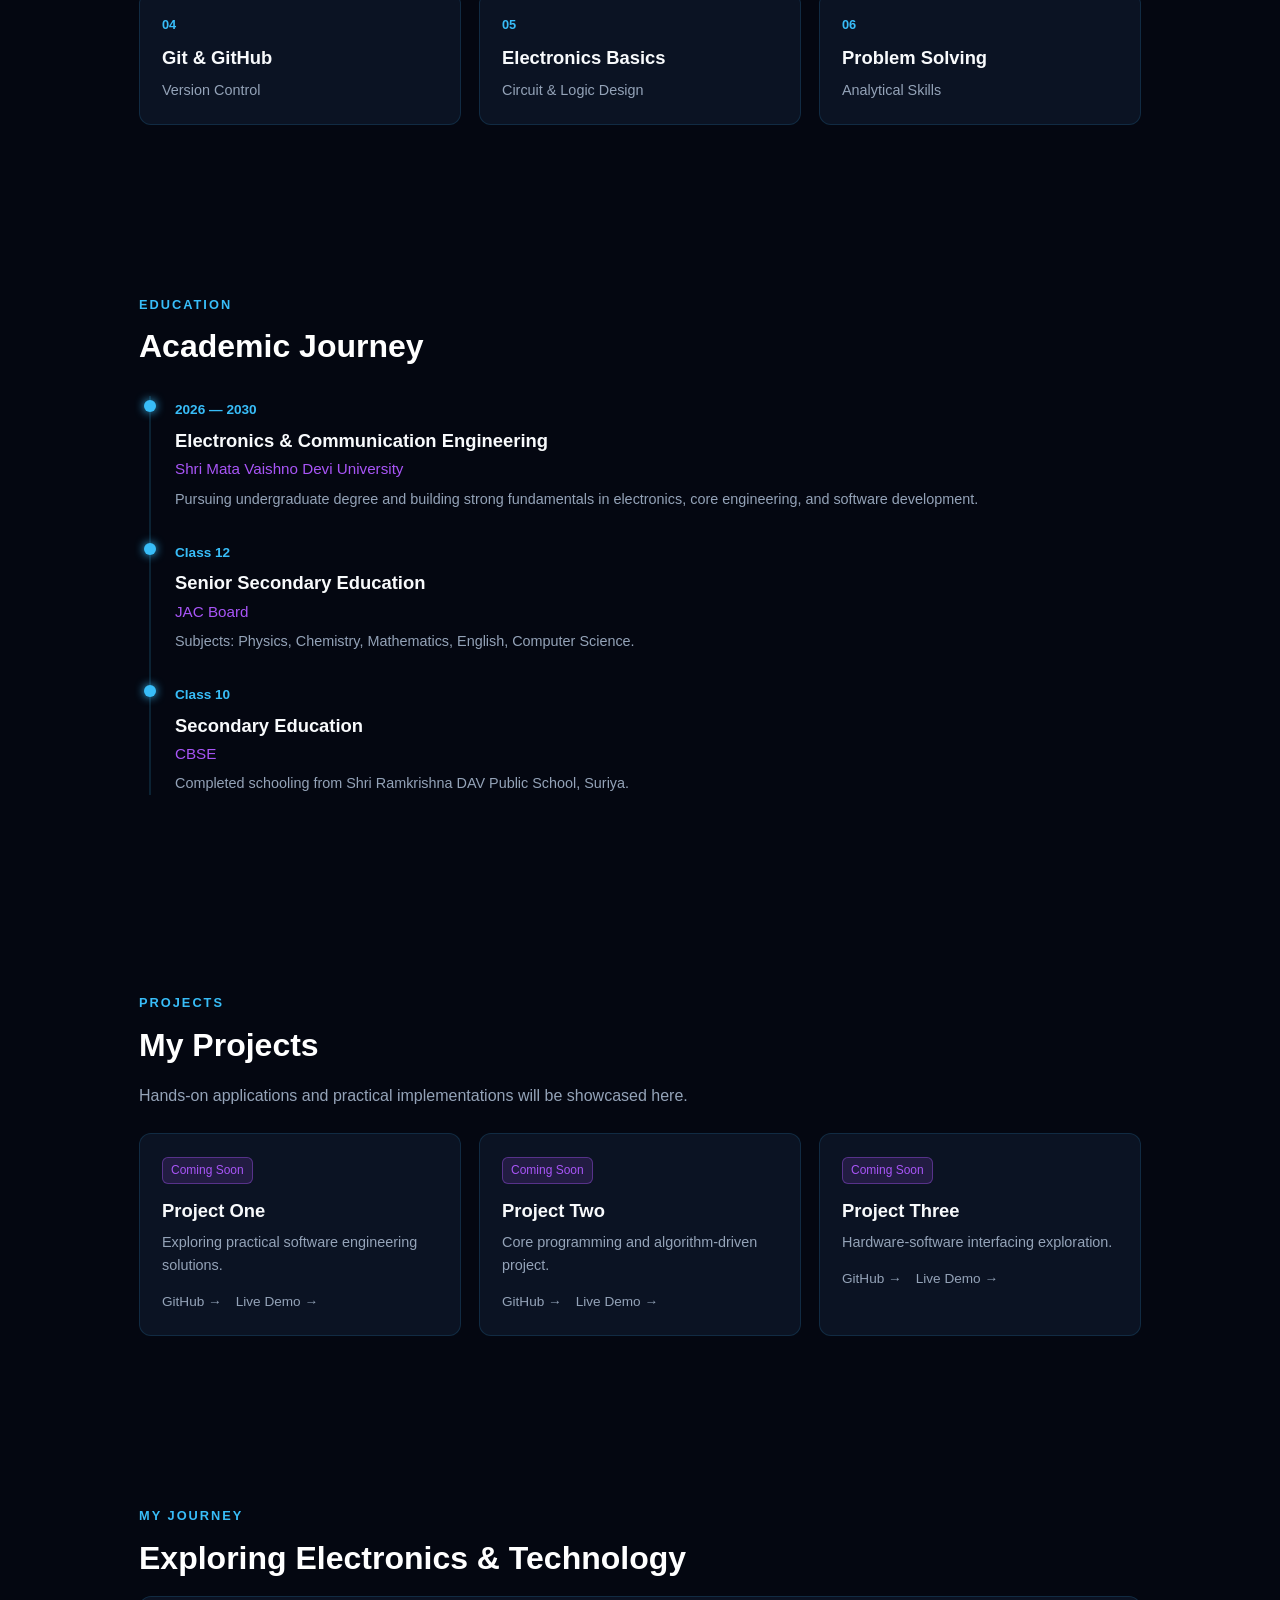
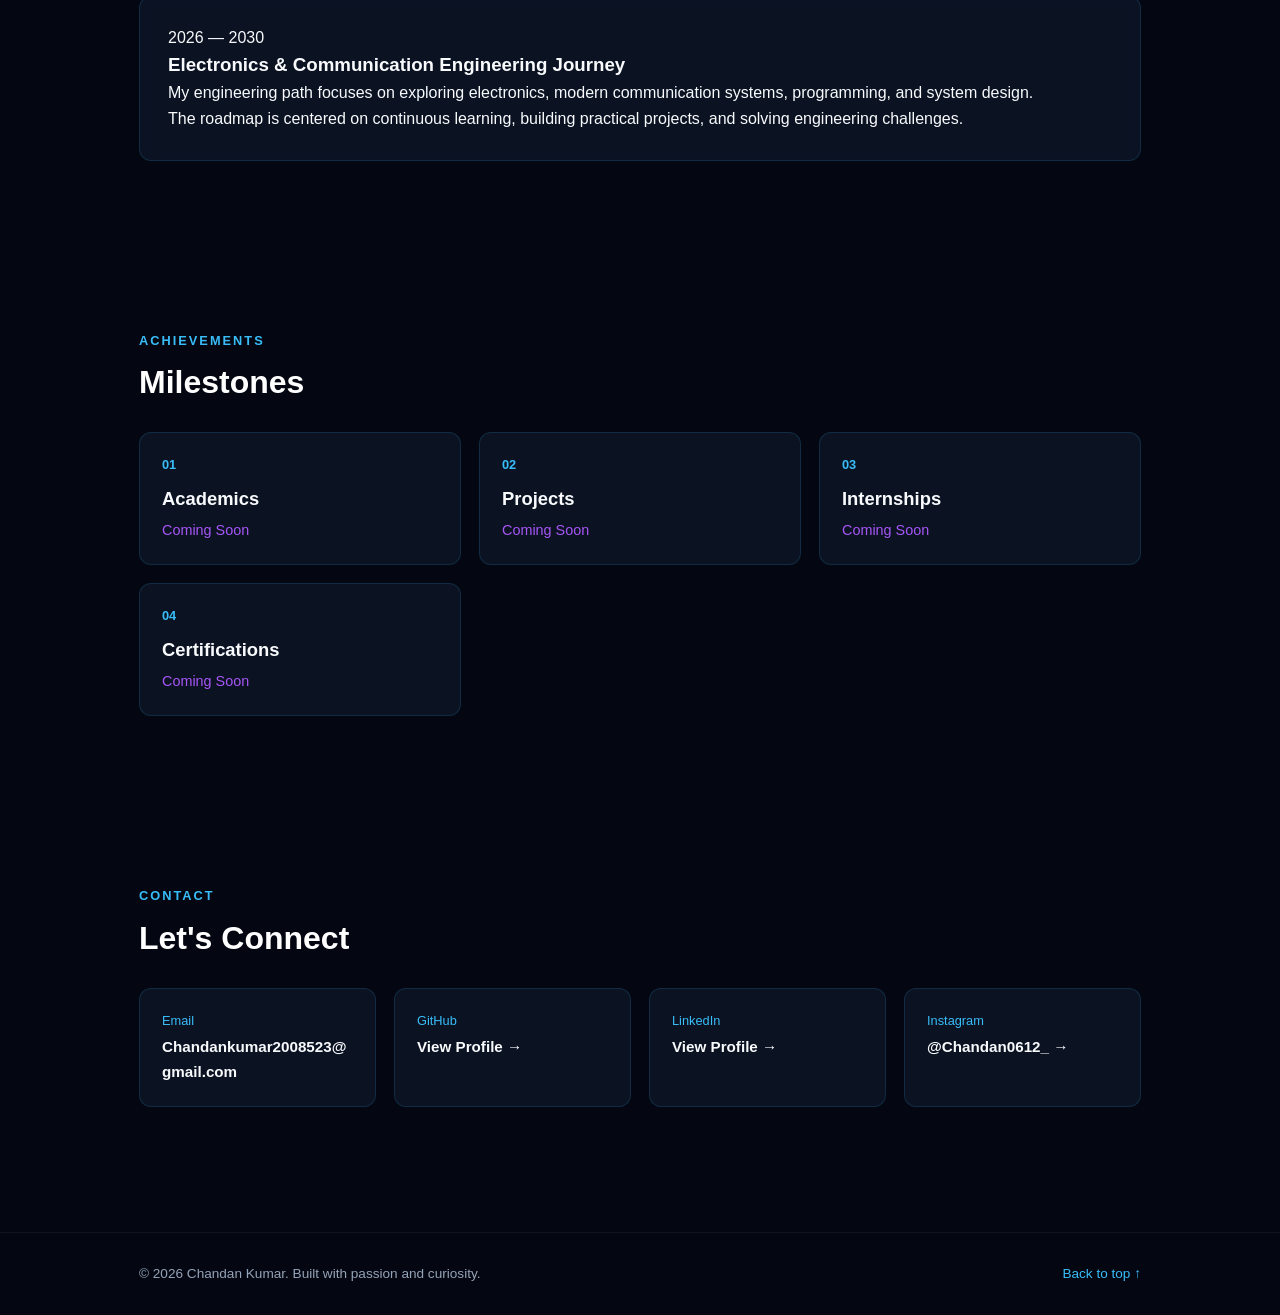
==== commit 4803df0e: "Update index.html" ====
--- a/index.html
+++ b/index.html
@@ -8,52 +8,6 @@
     <link rel="stylesheet" href="style.css">
 </head>
 <body>
-
-    <!-- =========================================
-         CINEMATIC INTRO ANIMATION SCREEN
-         ========================================= -->
-    <div id="intro-screen">
-        <!-- Phase 1: Microchip & Circuit Glow -->
-        <div class="intro-phase phase-chip">
-            <div class="chip-box">
-                <div class="chip-core"></div>
-                <div class="circuit-line cl-1"></div>
-                <div class="circuit-line cl-2"></div>
-                <div class="circuit-line cl-3"></div>
-                <div class="circuit-line cl-4"></div>
-            </div>
-        </div>
-
-        <!-- Phase 2: Communication Waves & Signals -->
-        <div class="intro-phase phase-signals">
-            <div class="satellite-dish"></div>
-            <div class="signal-wave w1"></div>
-            <div class="signal-wave w2"></div>
-            <div class="signal-wave w3"></div>
-        </div>
-
-        <!-- Phase 3: Studying & Coding Vibe -->
-        <div class="intro-phase phase-study">
-            <div class="floating-tech-nodes">
-                <span>&lt;/&gt;</span>
-                <span>0101</span>
-                <span>⚡</span>
-            </div>
-        </div>
-
-        <!-- Phase 4: Name & Progress Reveal -->
-        <div class="intro-phase phase-reveal">
-            <div class="intro-badge">CK.</div>
-            <h1 class="intro-title">CHANDAN KUMAR</h1>
-            <p class="intro-subtitle">ECE STUDENT</p>
-            <span class="intro-role">ASPIRING SOFTWARE ENGINEER</span>
-            
-            <div class="loading-wrapper">
-                <div class="loading-progress-bar"></div>
-            </div>
-            <div class="loading-status">INITIALIZING PORTFOLIO...</div>
-        </div>
-    </div>
 
     <!-- =========================================
          NAVBAR
--- a/style.css
+++ b/style.css
@@ -1,19 +1,19 @@
 /* =========================================
-   VARIABLES & COLOR PALETTE
+   VARIABLES & DESIGN SYSTEM
    ========================================= */
 :root {
-    --bg-dark: #030712;
-    --bg-card: rgba(15, 23, 42, 0.75);
-    --border-color: rgba(56, 189, 248, 0.18);
-    --border-glow: rgba(99, 102, 241, 0.5);
+    --bg-dark: #040711;
+    --bg-card: rgba(13, 22, 39, 0.85);
+    --border-color: rgba(56, 189, 248, 0.15);
+    --border-glow: rgba(147, 51, 234, 0.45);
     --cyan: #38bdf8;
-    --blue: #2563eb;
-    --purple: #9333ea;
-    --neon-blue: #00d2ff;
-    --neon-purple: #9d4edd;
+    --neon-blue: #00e5ff;
+    --purple: #a855f7;
+    --neon-purple: #c084fc;
     --text-main: #f8fafc;
     --text-muted: #94a3b8;
-    --font-family: -apple-system, BlinkMacSystemFont, "Segoe UI", Roboto, sans-serif;
+    --font-sans: -apple-system, BlinkMacSystemFont, "Segoe UI", Roboto, sans-serif;
+    --font-mono: "Fira Code", "Courier New", Courier, monospace;
 }
 
 * {
@@ -29,22 +29,21 @@
 body {
     background-color: var(--bg-dark);
     color: var(--text-main);
-    font-family: var(--font-family);
+    font-family: var(--font-sans);
     line-height: 1.6;
     overflow-x: hidden;
 }
 
 /* =========================================
-   CINEMATIC INTRO ANIMATION SCREEN
+   FULLSCREEN INTRO ANIMATION (8s SEQUENCE)
    ========================================= */
 #intro-screen {
     position: fixed;
-    top: 0;
-    left: 0;
+    inset: 0;
     width: 100vw;
     height: 100vh;
-    background: #02040a;
-    z-index: 9999;
+    background: radial-gradient(circle at center, #0b1329 0%, #02040a 100%);
+    z-index: 99999;
     display: flex;
     justify-content: center;
     align-items: center;
@@ -67,86 +66,92 @@
     pointer-events: none;
 }
 
-/* PHASE 1: MICROCHIP & CURRENT LINES (0s - 2.5s) */
+/* -----------------------------------------
+   PHASE 1: MICROCHIP & PCB TRACES (0s - 2.2s)
+   ----------------------------------------- */
 .phase-chip {
     opacity: 0;
-    animation: phase1Anim 2.4s ease-in-out forwards;
+    animation: phase1Life 2.2s cubic-bezier(0.4, 0, 0.2, 1) forwards;
 }
 
 .chip-box {
     position: relative;
     width: 130px;
     height: 130px;
-    background: radial-gradient(circle, #0f172a 30%, #020617 100%);
+    background: radial-gradient(circle, #0f172a 20%, #030712 100%);
     border: 2px solid var(--neon-blue);
-    border-radius: 14px;
-    box-shadow: 0 0 50px rgba(0, 210, 255, 0.7), inset 0 0 25px rgba(0, 210, 255, 0.5);
+    border-radius: 12px;
+    box-shadow: 0 0 50px rgba(0, 229, 255, 0.7), inset 0 0 25px rgba(0, 229, 255, 0.4);
     display: flex;
     justify-content: center;
     align-items: center;
 }
 
 .chip-core {
-    width: 55px;
-    height: 55px;
-    background: linear-gradient(135deg, #00f2fe 0%, #4facfe 50%, #7f00ff 100%);
-    border-radius: 8px;
-    box-shadow: 0 0 35px #00d2ff;
+    width: 50px;
+    height: 50px;
+    background: linear-gradient(135deg, var(--neon-blue), var(--purple));
+    border-radius: 6px;
+    box-shadow: 0 0 35px var(--neon-blue);
     animation: corePulse 1.2s infinite alternate ease-in-out;
 }
 
 .circuit-line {
     position: absolute;
-    background: linear-gradient(90deg, transparent, #00d2ff, transparent);
-    box-shadow: 0 0 12px #00d2ff;
-}
-
-.cl-1 { top: -80px; left: 50%; width: 3px; height: 80px; transform: translateX(-50%); }
-.cl-2 { bottom: -80px; left: 50%; width: 3px; height: 80px; transform: translateX(-50%); }
-.cl-3 { left: -80px; top: 50%; width: 80px; height: 3px; transform: translateY(-50%); }
-.cl-4 { right: -80px; top: 50%; width: 80px; height: 3px; transform: translateY(-50%); }
-
-/* PHASE 2: SATELLITE & SIGNALS (2.2s - 4.5s) */
+    background: linear-gradient(90deg, transparent, var(--neon-blue), transparent);
+    box-shadow: 0 0 12px var(--neon-blue);
+}
+
+.cl-1 { top: -75px; left: 50%; width: 2.5px; height: 75px; transform: translateX(-50%); }
+.cl-2 { bottom: -75px; left: 50%; width: 2.5px; height: 75px; transform: translateX(-50%); }
+.cl-3 { left: -75px; top: 50%; width: 75px; height: 2.5px; transform: translateY(-50%); }
+.cl-4 { right: -75px; top: 50%; width: 75px; height: 2.5px; transform: translateY(-50%); }
+
+/* -----------------------------------------
+   PHASE 2: SIGNALS & SATELLITE WAVES (2.1s - 4.2s)
+   ----------------------------------------- */
 .phase-signals {
     opacity: 0;
-    animation: phase2Anim 2.3s ease-in-out 2.2s forwards;
+    animation: phase2Life 2.1s cubic-bezier(0.4, 0, 0.2, 1) 2.1s forwards;
 }
 
 .signal-wave {
     position: absolute;
     border-radius: 50%;
-    border: 2px solid var(--neon-purple);
-    box-shadow: 0 0 30px rgba(157, 78, 221, 0.8), inset 0 0 15px rgba(157, 78, 221, 0.4);
-    animation: wavePulse 1.8s infinite ease-out;
-}
-
-.w1 { width: 160px; height: 160px; animation-delay: 0s; }
-.w2 { width: 280px; height: 280px; animation-delay: 0.35s; }
-.w3 { width: 420px; height: 420px; animation-delay: 0.7s; }
-
-/* PHASE 3: CODING DESK NODES (4.2s - 6.4s) */
+    border: 2px solid var(--purple);
+    box-shadow: 0 0 30px rgba(168, 85, 247, 0.8), inset 0 0 15px rgba(168, 85, 247, 0.4);
+    animation: waveExpand 1.6s infinite ease-out;
+}
+
+.w1 { width: 140px; height: 140px; animation-delay: 0s; }
+.w2 { width: 260px; height: 260px; animation-delay: 0.35s; }
+.w3 { width: 380px; height: 380px; animation-delay: 0.7s; }
+
+/* -----------------------------------------
+   PHASE 3: CODING & NODES (4.1s - 6.2s)
+   ----------------------------------------- */
 .phase-study {
     opacity: 0;
-    animation: phase3Anim 2.2s ease-in-out 4.2s forwards;
+    animation: phase3Life 2.1s cubic-bezier(0.4, 0, 0.2, 1) 4.1s forwards;
 }
 
 .floating-tech-nodes {
     display: flex;
     gap: 45px;
     font-size: 2.2rem;
-    font-family: "Courier New", Courier, monospace;
-    font-weight: bold;
+    font-family: var(--font-mono);
+    font-weight: 700;
     color: var(--neon-blue);
-    text-shadow: 0 0 20px #00d2ff, 0 0 40px #00d2ff;
+    text-shadow: 0 0 25px var(--neon-blue);
 }
 
 .floating-tech-nodes span {
-    animation: nodeBob 1.6s infinite alternate ease-in-out;
+    animation: nodeBob 1.5s infinite alternate ease-in-out;
 }
 
 .floating-tech-nodes span:nth-child(2) {
     color: var(--neon-purple);
-    text-shadow: 0 0 20px #9d4edd;
+    text-shadow: 0 0 25px var(--purple);
     animation-delay: 0.4s;
 }
 
@@ -154,24 +159,26 @@
     animation-delay: 0.8s;
 }
 
-/* PHASE 4: NAME & REVEAL (6.2s - End) */
+/* -----------------------------------------
+   PHASE 4: NAME & REVEAL (6.1s - END)
+   ----------------------------------------- */
 .phase-reveal {
     opacity: 0;
     flex-direction: column;
     text-align: center;
-    animation: phase4Anim 1.8s cubic-bezier(0.16, 1, 0.3, 1) 6.2s forwards;
+    animation: phase4Life 1.8s cubic-bezier(0.16, 1, 0.3, 1) 6.1s forwards;
 }
 
 .intro-badge {
     font-size: 1.4rem;
     font-weight: 800;
-    letter-spacing: 3px;
+    letter-spacing: 2px;
     color: var(--neon-blue);
-    border: 1px solid var(--neon-blue);
+    border: 1.5px solid var(--neon-blue);
     padding: 6px 16px;
     border-radius: 8px;
     margin-bottom: 18px;
-    box-shadow: 0 0 25px rgba(0, 210, 255, 0.4);
+    box-shadow: 0 0 25px rgba(0, 229, 255, 0.4);
 }
 
 .intro-title {
@@ -188,7 +195,7 @@
     font-weight: 700;
     letter-spacing: 4px;
     color: var(--neon-purple);
-    text-shadow: 0 0 20px rgba(157, 78, 221, 0.8);
+    text-shadow: 0 0 20px rgba(192, 132, 252, 0.8);
     margin-bottom: 6px;
 }
 
@@ -196,7 +203,7 @@
     font-size: 0.9rem;
     letter-spacing: 3px;
     color: var(--text-muted);
-    margin-bottom: 26px;
+    margin-bottom: 24px;
 }
 
 .loading-wrapper {
@@ -205,15 +212,15 @@
     background: rgba(255, 255, 255, 0.08);
     border-radius: 4px;
     overflow: hidden;
-    box-shadow: 0 0 15px rgba(0, 210, 255, 0.2);
+    box-shadow: 0 0 15px rgba(0, 229, 255, 0.2);
 }
 
 .loading-progress-bar {
     width: 0%;
     height: 100%;
-    background: linear-gradient(90deg, #00d2ff, #7f00ff);
-    box-shadow: 0 0 20px #00d2ff;
-    animation: fillLoading 1.4s ease-in-out 6.3s forwards;
+    background: linear-gradient(90deg, var(--neon-blue), var(--purple));
+    box-shadow: 0 0 20px var(--neon-blue);
+    animation: fillLoader 1.4s ease-in-out 6.2s forwards;
 }
 
 .loading-status {
@@ -221,13 +228,13 @@
     letter-spacing: 2px;
     color: var(--text-muted);
     margin-top: 12px;
-    font-family: monospace;
-}
-
-/* =========================================
-   KEYFRAMES
-   ========================================= */
-@keyframes phase1Anim {
+    font-family: var(--font-mono);
+}
+
+/* =========================================
+   KEYFRAME SEQUENCES
+   ========================================= */
+@keyframes phase1Life {
     0% { opacity: 0; transform: scale(0.8); }
     20%, 75% { opacity: 1; transform: scale(1); }
     100% { opacity: 0; transform: scale(1.15); filter: blur(4px); }
@@ -235,21 +242,21 @@
 
 @keyframes corePulse {
     0% { transform: scale(0.92); opacity: 0.75; }
-    100% { transform: scale(1.08); opacity: 1; filter: drop-shadow(0 0 15px #00d2ff); }
-}
-
-@keyframes phase2Anim {
+    100% { transform: scale(1.08); opacity: 1; filter: drop-shadow(0 0 15px var(--neon-blue)); }
+}
+
+@keyframes phase2Life {
     0% { opacity: 0; transform: scale(0.85); }
     20%, 75% { opacity: 1; transform: scale(1); }
     100% { opacity: 0; transform: scale(1.2); filter: blur(4px); }
 }
 
-@keyframes wavePulse {
+@keyframes waveExpand {
     0% { transform: scale(0.5); opacity: 1; }
     100% { transform: scale(1.5); opacity: 0; }
 }
 
-@keyframes phase3Anim {
+@keyframes phase3Life {
     0% { opacity: 0; transform: translateY(20px); }
     20%, 75% { opacity: 1; transform: translateY(0); }
     100% { opacity: 0; transform: translateY(-20px); filter: blur(4px); }
@@ -260,18 +267,18 @@
     100% { transform: translateY(8px); }
 }
 
-@keyframes phase4Anim {
+@keyframes phase4Life {
     0% { opacity: 0; transform: scale(0.95); }
     100% { opacity: 1; transform: scale(1); }
 }
 
-@keyframes fillLoading {
+@keyframes fillLoader {
     0% { width: 0%; }
     100% { width: 100%; }
 }
 
 /* =========================================
-   LAYOUT & MAIN SITE
+   LAYOUT & NAVBAR
    ========================================= */
 .container {
     max-width: 1050px;
@@ -284,15 +291,15 @@
     top: 0;
     left: 0;
     width: 100%;
-    z-index: 100;
+    z-index: 1000;
     padding: 18px 0;
-    backdrop-filter: blur(12px);
+    backdrop-filter: blur(14px);
     border-bottom: 1px solid rgba(255, 255, 255, 0.05);
     transition: all 0.3s ease;
 }
 
 .navbar.scrolled {
-    background: rgba(3, 7, 18, 0.9);
+    background: rgba(4, 7, 17, 0.9);
     border-bottom: 1px solid var(--border-color);
 }
 
@@ -323,14 +330,16 @@
     color: var(--cyan);
 }
 
-/* HERO */
+/* =========================================
+   HERO SECTION
+   ========================================= */
 .hero {
     min-height: 90vh;
     display: flex;
     align-items: center;
     padding-top: 100px;
     background: radial-gradient(circle at 85% 25%, rgba(56, 189, 248, 0.1) 0%, transparent 45%),
-                radial-gradient(circle at 15% 75%, rgba(147, 51, 234, 0.1) 0%, transparent 45%);
+                radial-gradient(circle at 15% 75%, rgba(168, 85, 247, 0.1) 0%, transparent 45%);
 }
 
 .hero-tag {
@@ -384,7 +393,7 @@
 }
 
 .btn-primary {
-    background: linear-gradient(135deg, var(--blue), var(--cyan));
+    background: linear-gradient(135deg, #2563eb, var(--cyan));
     color: #030712;
     box-shadow: 0 0 20px rgba(56, 189, 248, 0.35);
 }
@@ -421,7 +430,9 @@
     color: var(--cyan);
 }
 
-/* SECTIONS & CARDS */
+/* =========================================
+   SECTIONS & CARDS
+   ========================================= */
 .section {
     padding: 85px 0;
 }
@@ -502,7 +513,9 @@
     font-size: 0.9rem;
 }
 
-/* TIMELINE */
+/* =========================================
+   TIMELINE (ACADEMICS)
+   ========================================= */
 .timeline {
     border-left: 2px solid var(--border-color);
     margin-left: 10px;
@@ -549,13 +562,19 @@
     font-size: 0.9rem;
 }
 
-/* BADGES */
+/* =========================================
+   PROJECTS & STATUS BADGES
+   ========================================= */
+.project-card {
+    position: relative;
+}
+
 .badge-soon {
     display: inline-block;
     font-size: 0.75rem;
-    background: rgba(147, 51, 234, 0.15);
+    background: rgba(168, 85, 247, 0.15);
     color: var(--purple);
-    border: 1px solid rgba(147, 51, 234, 0.4);
+    border: 1px solid rgba(168, 85, 247, 0.4);
     padding: 3px 8px;
     border-radius: 6px;
     margin-bottom: 12px;
@@ -575,7 +594,9 @@
     margin-top: 4px;
 }
 
-/* CONTACT */
+/* =========================================
+   CONTACT & FOOTER
+   ========================================= */
 .contact-grid {
     grid-template-columns: repeat(auto-fit, minmax(220px, 1fr));
 }
@@ -617,7 +638,9 @@
     text-decoration: none;
 }
 
-/* RESPONSIVE */
+/* =========================================
+   RESPONSIVE DESIGN
+   ========================================= */
 @media (max-width: 768px) {
     .hero-name { font-size: 2.5rem; }
     .hero-role { font-size: 1.1rem; }
